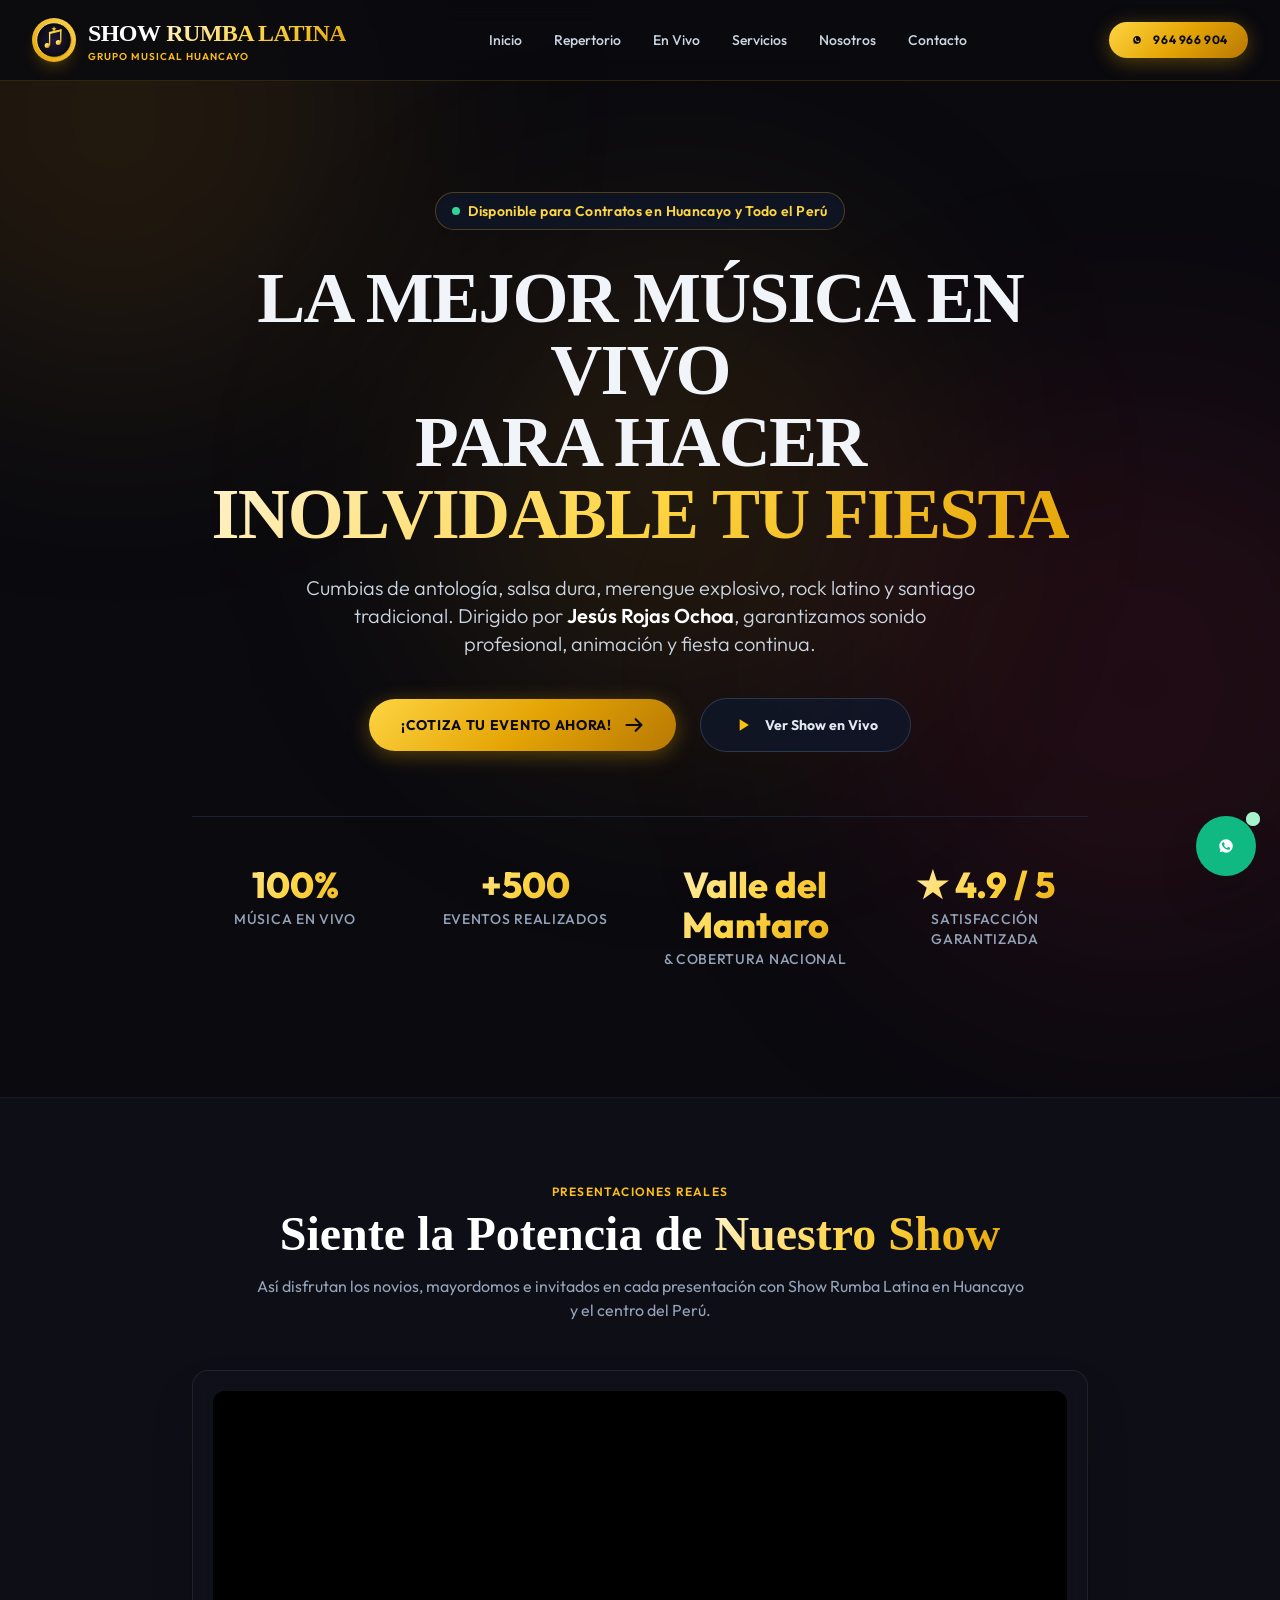
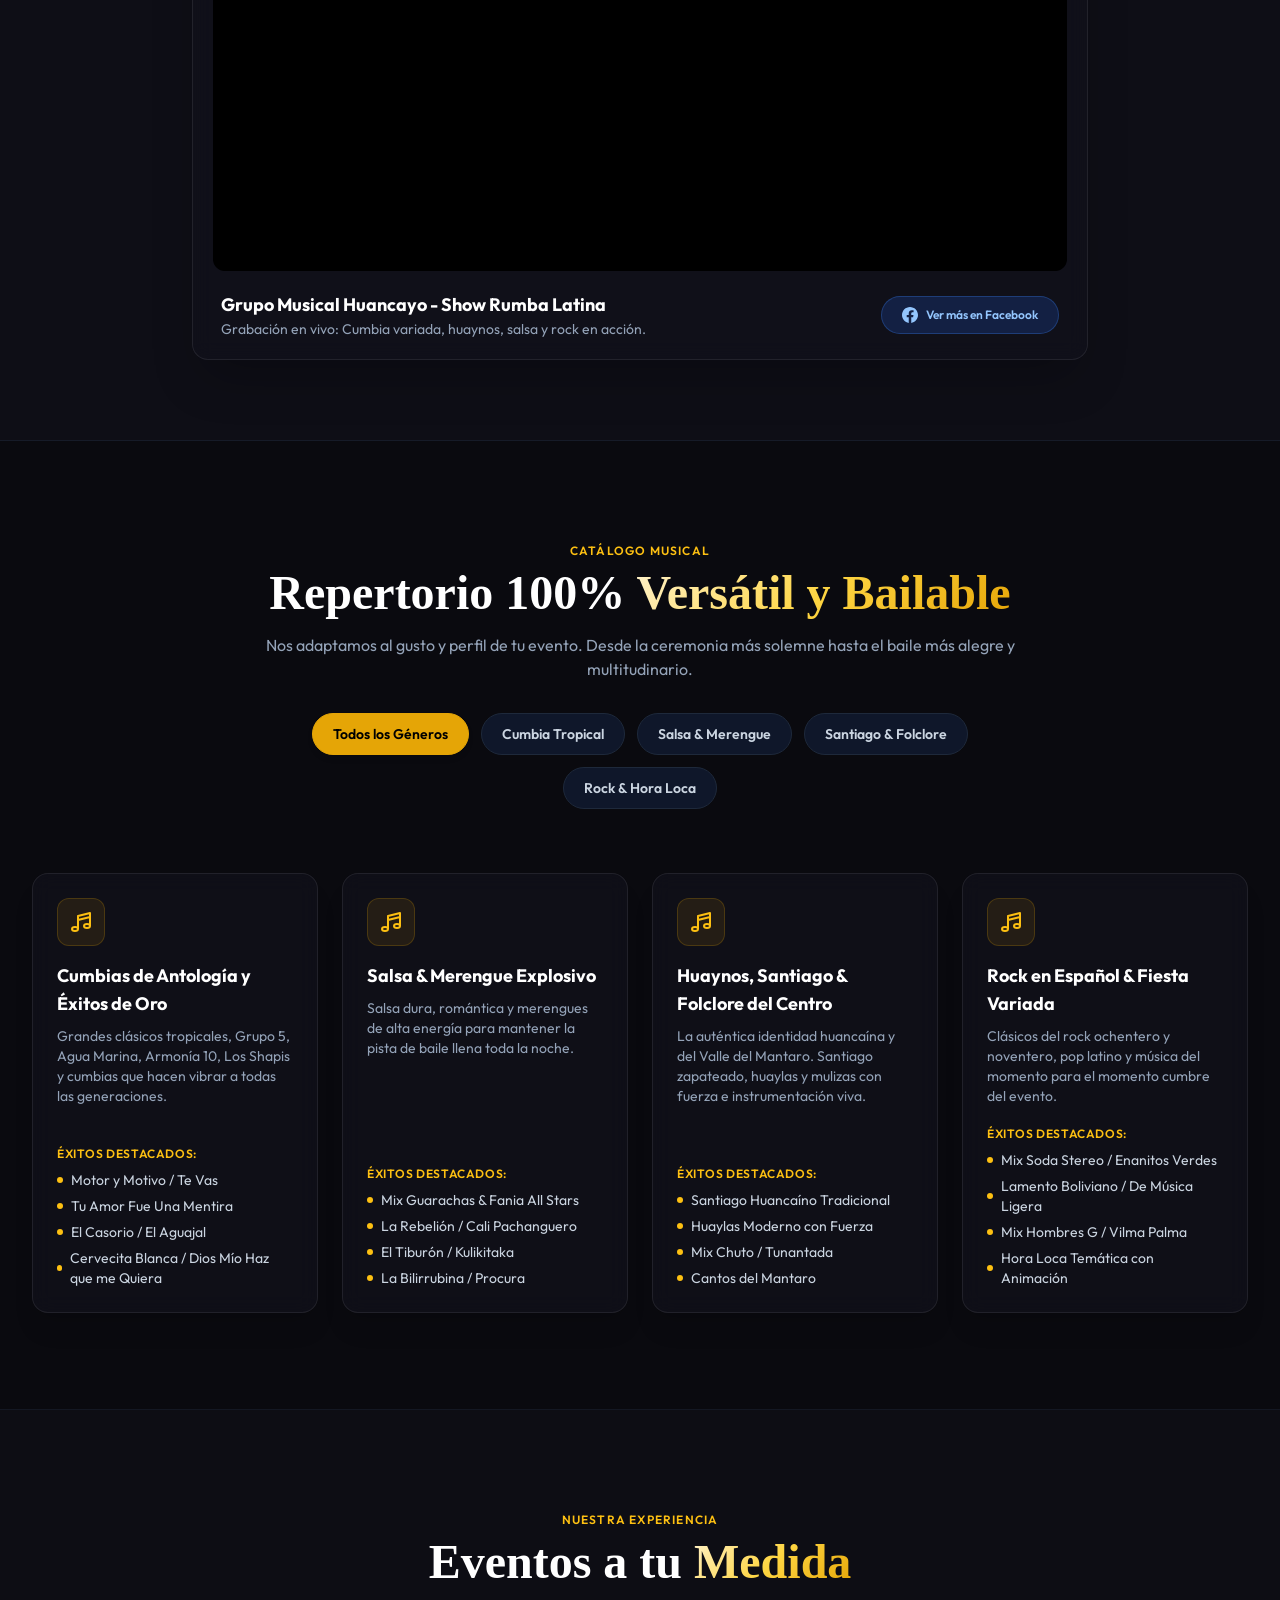
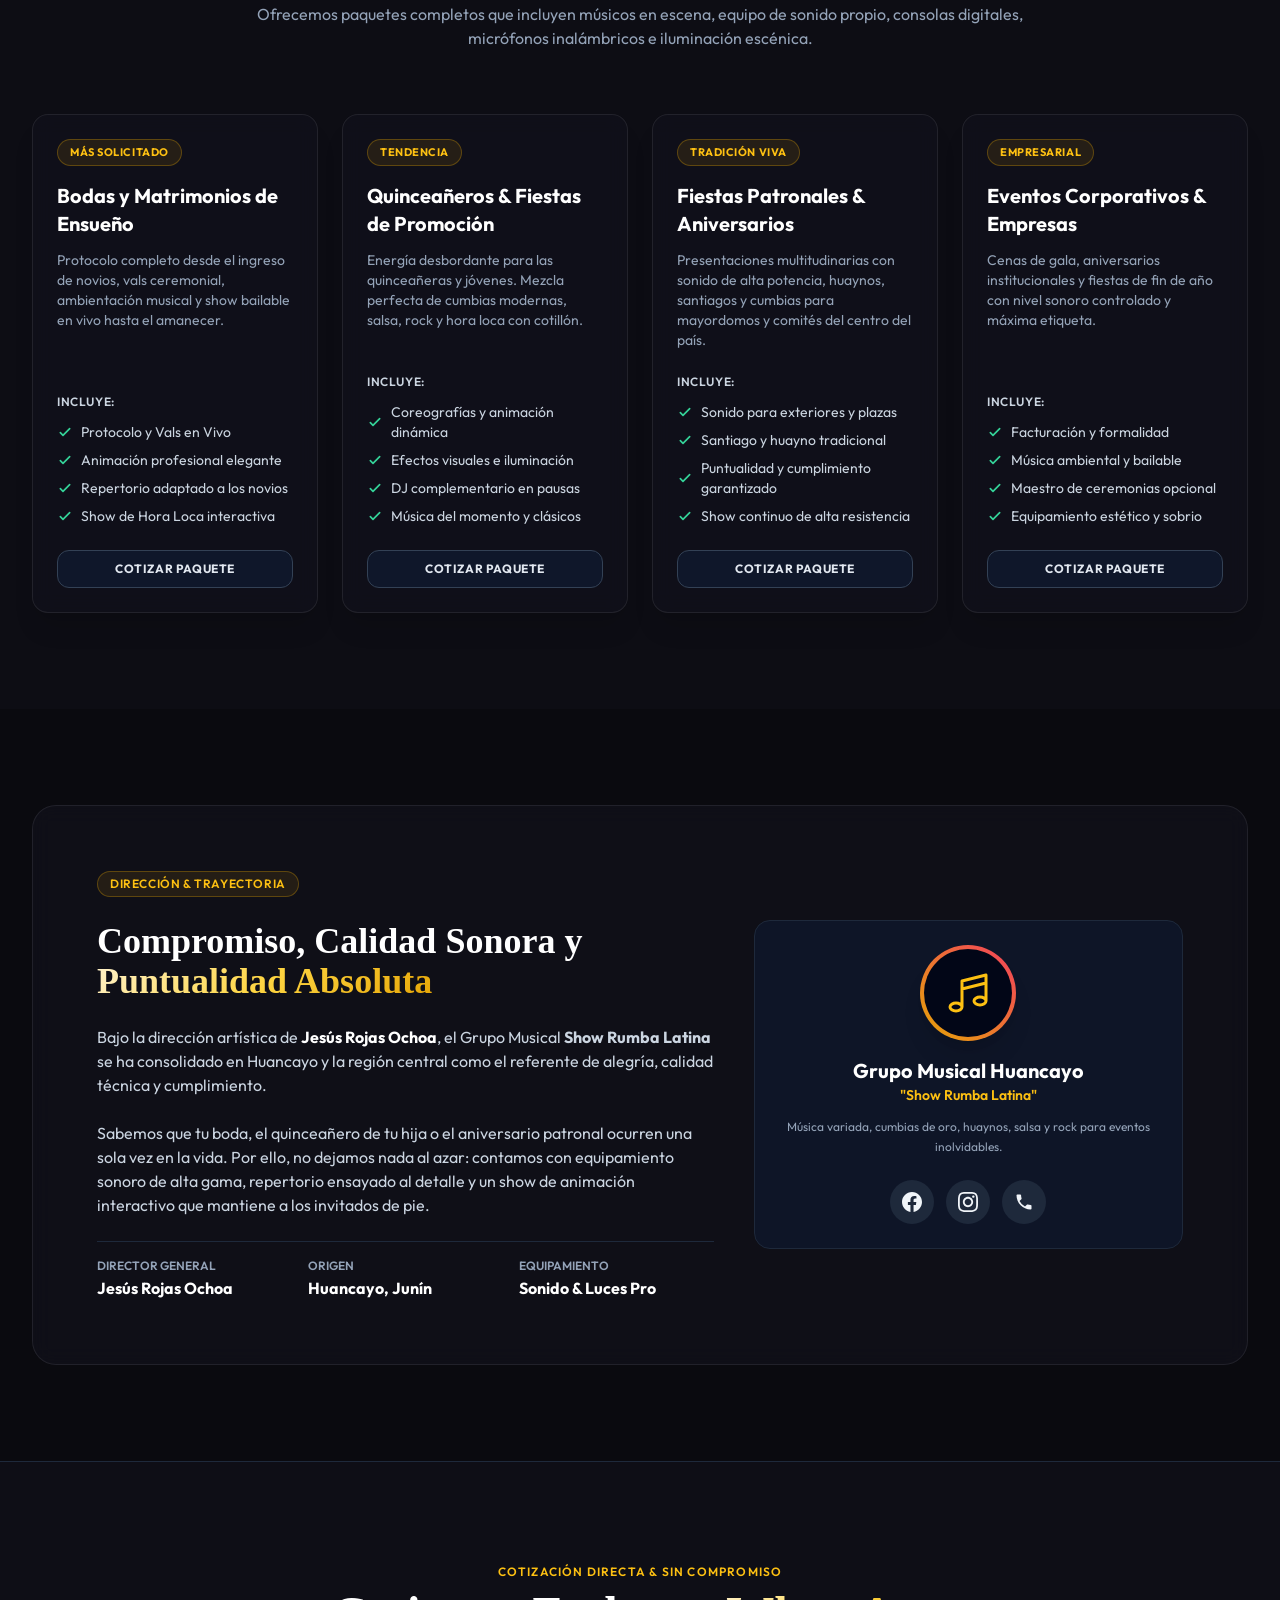
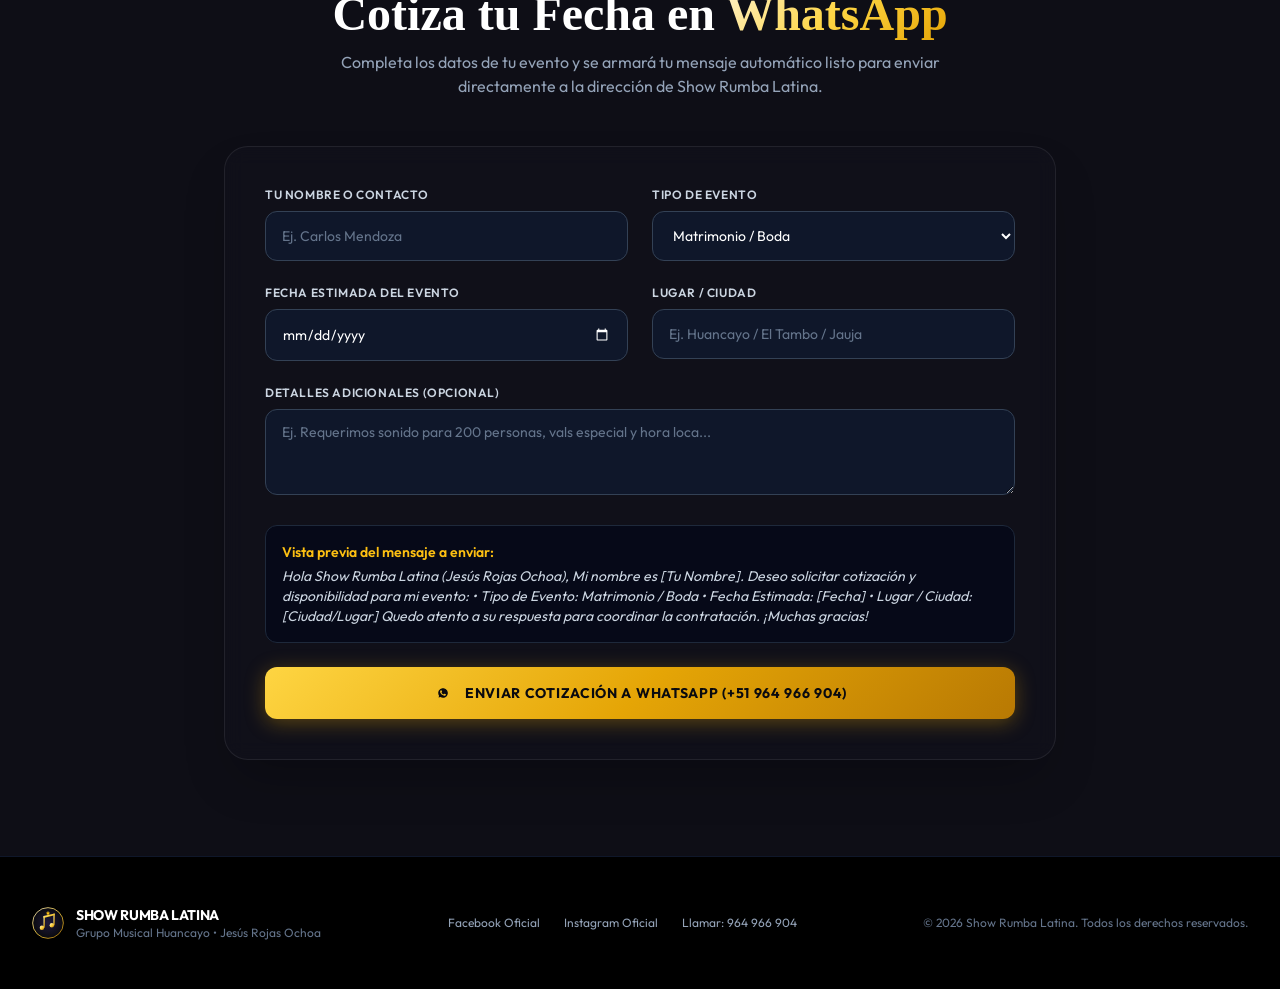
==== index.html @ 0686a6e8 "Updates" ====
<!DOCTYPE html>
<html lang="es" class="scroll-smooth">
<head>
  <meta charset="UTF-8">
  <meta name="viewport" content="width=device-width, initial-scale=1.0">
  <title>Show Rumba Latina | Orquesta y Grupo Musical en Huancayo</title>
  <meta name="description" content="Show Rumba Latina con Jesús Rojas Ochoa. Grupo musical en Huancayo para matrimonios, 15 años, fiestas patronales y eventos corporativos. Cumbia, salsa, rock y santiago. Contratos: +51 964 966 904.">
  <meta name="keywords" content="Show Rumba Latina, grupo musical Huancayo, orquesta Huancayo, música para matrimonios Huancayo, cumbia Huancayo, Jesús Rojas Ochoa, orquesta de fiesta Valle del Mantaro">
  <meta name="author" content="Show Rumba Latina">
  <link rel="icon" type="image/svg+xml" href="./favicon.svg">

  <!-- Metadatos de Indexación & Canonical -->
  <meta name="robots" content="index, follow">
  <link rel="canonical" href="https://darckrovert.github.io/showrumbalatina/">

  <!-- Open Graph / Redes Sociales & WhatsApp -->
  <meta property="og:type" content="music.group">
  <meta property="og:site_name" content="Show Rumba Latina">
  <meta property="og:title" content="Show Rumba Latina | Orquesta y Grupo Musical en Huancayo">
  <meta property="og:description" content="Música 100% variada para matrimonios, 15 años y fiestas patronales. Cumbia, salsa, rock y santiago. Dirección: Jesús Rojas Ochoa. Contratos: +51 964 966 904.">
  <meta property="og:url" content="https://darckrovert.github.io/showrumbalatina/">
  <meta property="og:image" content="https://darckrovert.github.io/showrumbalatina/images/og-image.png">
  <meta property="og:image:secure_url" content="https://darckrovert.github.io/showrumbalatina/images/og-image.png">
  <meta property="og:image:type" content="image/png">
  <meta property="og:image:width" content="1200">
  <meta property="og:image:height" content="630">
  <meta property="og:image:alt" content="Show Rumba Latina - Grupo Musical en Huancayo">
  <meta property="og:locale" content="es_PE">

  <!-- Twitter / X Card -->
  <meta name="twitter:card" content="summary_large_image">
  <meta name="twitter:title" content="Show Rumba Latina | Grupo Musical Huancayo">
  <meta name="twitter:description" content="Orquesta en vivo para matrimonios y fiestas en Huancayo. Cumbia, salsa, rock y folclore. WhatsApp: 964 966 904.">
  <meta name="twitter:image" content="https://darckrovert.github.io/showrumbalatina/images/og-image.png">

  <!-- Schema.org Datos Estructurados para SEO Local Google -->
  <script type="application/ld+json">
  {
    "@context": "https://schema.org",
    "@type": "MusicGroup",
    "name": "Show Rumba Latina",
    "alternateName": "Grupo Musical Huancayo Show Rumba Latina",
    "description": "Agrupación musical de música variada: cumbia, salsa, rock, merengue y folclore/santiago para eventos y celebraciones.",
    "founder": {
      "@type": "Person",
      "name": "Jesús Rojas Ochoa"
    },
    "telephone": "+51964966904",
    "address": {
      "@type": "PostalAddress",
      "addressLocality": "Huancayo",
      "addressRegion": "Junín",
      "addressCountry": "PE"
    },
    "genre": [
      "Cumbia",
      "Salsa",
      "Merengue",
      "Rock en Español",
      "Santiago Huancaíno"
    ],
    "sameAs": [
      "https://www.facebook.com/showrumbalatinahuancayo/",
      "https://www.instagram.com/showrumbalatina/"
    ]
  }
  </script>

  <script type="module" crossorigin src="./assets/index-jHUjjaMt.js"></script>
  <link rel="stylesheet" crossorigin href="./assets/index-BSnhUBu2.css">
</head>
<body class="bg-[#0a0a0f] text-slate-100 min-h-screen selection:bg-gold-500 selection:text-black">

  <!-- Glows decorativos de fondo -->
  <div class="hero-glow w-[550px] h-[550px] bg-amber-500/10 -top-40 -left-40"></div>
  <div class="hero-glow w-[600px] h-[600px] bg-rose-600/10 top-96 -right-40"></div>
  <div class="hero-glow w-[500px] h-[500px] bg-amber-500/10 bottom-40 left-1/3"></div>

  <!-- Barra de Navegación -->
  <header class="fixed top-0 left-0 w-full z-50 glass-nav transition-all duration-300">
    <div class="max-w-7xl mx-auto px-4 sm:px-6 lg:px-8 h-20 flex items-center justify-between">
      <!-- Logo de la Orquesta -->
      <a href="#inicio" class="flex items-center gap-3 group">
        <div class="w-11 h-11 rounded-full p-0.5 bg-gradient-to-tr from-gold-500 to-amber-300 group-hover:scale-105 transition-transform shadow-lg shadow-gold-500/20 flex items-center justify-center">
          <img src="./favicon.svg" alt="Show Rumba Latina Logo" class="w-9 h-9">
        </div>
        <div class="flex flex-col">
          <span class="text-xl sm:text-2xl font-extrabold tracking-tight text-white flex items-center gap-1.5 font-display">
            SHOW <span class="gold-gradient-text">RUMBA LATINA</span>
          </span>
          <span class="text-[10px] tracking-widest uppercase text-gold-400 font-semibold">Grupo Musical Huancayo</span>
        </div>
      </a>

      <!-- Menú Desktop -->
      <nav class="hidden md:flex items-center gap-8 text-sm font-medium text-slate-300">
        <a href="#inicio" class="hover:text-gold-400 transition-colors">Inicio</a>
        <a href="#repertorio" class="hover:text-gold-400 transition-colors">Repertorio</a>
        <a href="#envivo" class="hover:text-gold-400 transition-colors">En Vivo</a>
        <a href="#servicios" class="hover:text-gold-400 transition-colors">Servicios</a>
        <a href="#nosotros" class="hover:text-gold-400 transition-colors">Nosotros</a>
        <a href="#cotizar" class="hover:text-gold-400 transition-colors">Contacto</a>
      </nav>

      <!-- Botón WhatsApp Header -->
      <div class="hidden sm:flex items-center gap-4">
        <a href="https://wa.me/51964966904?text=Hola%20Show%20Rumba%20Latina,%20deseo%20información%20y%20cotización%20para%20un%20evento" 
           target="_blank" 
           rel="noopener noreferrer"
           class="gold-gradient-btn px-5 py-2.5 rounded-full text-xs uppercase tracking-wider font-bold flex items-center gap-2">
          <svg class="w-4 h-4 fill-current" viewBox="0 0 24 24">
            <path d="M12.031 6.172c-3.181 0-5.767 2.586-5.768 5.766-.001 1.298.38 2.27 1.019 3.287l-.582 2.128 2.182-.573c.978.58 1.911.928 3.145.929 3.178 0 5.767-2.587 5.768-5.766.001-3.187-2.575-5.77-5.764-5.771zm3.392 8.244c-.144.405-.837.774-1.17.824-.299.045-.677.063-1.092-.069-.252-.08-.575-.187-.988-.365-1.739-.751-2.874-2.502-2.961-2.617-.087-.116-.708-.94-.708-1.793s.448-1.273.607-1.446c.159-.173.346-.217.462-.217l.332.006c.106.005.249-.04.39.298.144.347.491 1.2.534 1.287.043.087.072.188.014.304-.058.116-.087.188-.173.289l-.26.304c-.087.086-.177.18-.076.354.101.174.449.741.964 1.201.662.591 1.221.774 1.394.861.174.086.275.072.376-.044.101-.116.433-.506.549-.68.116-.173.231-.145.39-.086s1.011.477 1.184.564.289.13.332.202c.043.073.043.419-.101.824z"/>
          </svg>
          <span>964 966 904</span>
        </a>
      </div>

      <!-- Botón Móvil -->
      <button id="mobile-menu-btn" class="md:hidden text-slate-300 hover:text-gold-400 p-2 focus:outline-none" aria-label="Abrir Menú">
        <svg class="w-7 h-7" fill="none" stroke="currentColor" viewBox="0 0 24 24">
          <path stroke-linecap="round" stroke-linejoin="round" stroke-width="2" d="M4 6h16M4 12h16M4 18h16"></path>
        </svg>
      </button>
    </div>

    <!-- Menú Móvil Desplegable -->
    <div id="mobile-menu" class="hidden md:hidden glass-nav border-t border-slate-800 px-6 py-6 flex flex-col gap-4 text-base font-medium">
      <a href="#inicio" class="mobile-nav-link text-slate-200 hover:text-gold-400 py-1">Inicio</a>
      <a href="#repertorio" class="mobile-nav-link text-slate-200 hover:text-gold-400 py-1">Repertorio</a>
      <a href="#envivo" class="mobile-nav-link text-slate-200 hover:text-gold-400 py-1">En Vivo & Videos</a>
      <a href="#servicios" class="mobile-nav-link text-slate-200 hover:text-gold-400 py-1">Servicios</a>
      <a href="#nosotros" class="mobile-nav-link text-slate-200 hover:text-gold-400 py-1">Sobre Nosotros</a>
      <a href="#cotizar" class="mobile-nav-link text-slate-200 hover:text-gold-400 py-1">Cotizar Evento</a>
      <a href="https://wa.me/51964966904?text=Hola%20Show%20Rumba%20Latina,%20deseo%20cotizar%20un%20evento" 
         target="_blank" 
         rel="noopener noreferrer"
         class="gold-gradient-btn text-center py-3 rounded-xl mt-2 text-sm font-bold flex items-center justify-center gap-2">
        <span>Cotizar por WhatsApp</span>
      </a>
    </div>
  </header>

  <!-- Hero Section -->
  <section id="inicio" class="relative pt-36 pb-20 md:pt-48 md:pb-32 overflow-hidden">
    <div class="max-w-7xl mx-auto px-4 sm:px-6 lg:px-8 relative z-10">
      <div class="text-center max-w-4xl mx-auto">
        <!-- Badge de Ubicación y Estatus -->
        <div class="inline-flex items-center gap-2 px-4 py-2 rounded-full bg-slate-900/80 border border-gold-500/30 text-gold-300 text-xs sm:text-sm font-semibold tracking-wide mb-8 shadow-inner">
          <span class="w-2 h-2 rounded-full bg-emerald-400 animate-ping"></span>
          <span>Disponible para Contratos en Huancayo y Todo el Perú</span>
        </div>

        <!-- Título Principal con Alto Impacto -->
        <h1 class="text-4xl sm:text-6xl lg:text-7xl font-extrabold tracking-tight leading-[1.1] mb-6 font-display">
          LA MEJOR MÚSICA EN VIVO <br class="hidden sm:inline">
          PARA HACER <span class="gold-gradient-text">INOLVIDABLE TU FIESTA</span>
        </h1>

        <!-- Subtítulo -->
        <p class="text-lg sm:text-xl text-slate-300 max-w-2xl mx-auto mb-10 leading-relaxed font-light">
          Cumbias de antología, salsa dura, merengue explosivo, rock latino y santiago tradicional. 
          Dirigido por <strong class="text-white font-semibold">Jesús Rojas Ochoa</strong>, garantizamos sonido profesional, animación y fiesta continua.
        </p>

        <!-- Botones de Acción -->
        <div class="flex flex-col sm:flex-row items-center justify-center gap-4 sm:gap-6">
          <a href="#cotizar" class="gold-gradient-btn w-full sm:w-auto px-8 py-4 rounded-full text-sm font-extrabold tracking-wider uppercase flex items-center justify-center gap-3">
            <span>¡Cotiza tu Evento Ahora!</span>
            <svg class="w-5 h-5" fill="none" stroke="currentColor" viewBox="0 0 24 24">
              <path stroke-linecap="round" stroke-linejoin="round" stroke-width="2.5" d="M14 5l7 7m0 0l-7 7m7-7H3"></path>
            </svg>
          </a>
          <a href="#envivo" class="w-full sm:w-auto px-8 py-4 rounded-full text-sm font-bold text-slate-200 bg-slate-900/80 hover:bg-slate-800 border border-slate-700/80 hover:border-gold-500/50 transition-all flex items-center justify-center gap-3">
            <svg class="w-5 h-5 text-gold-400 fill-current" viewBox="0 0 24 24">
              <path d="M8 5v14l11-7z"/>
            </svg>
            <span>Ver Show en Vivo</span>
          </a>
        </div>

        <!-- Métricas y Confianza -->
        <div class="grid grid-cols-2 md:grid-cols-4 gap-6 mt-16 pt-12 border-t border-slate-800/80">
          <div class="text-center">
            <p class="text-3xl sm:text-4xl font-extrabold gold-gradient-text">100%</p>
            <p class="text-xs sm:text-sm text-slate-400 mt-1 uppercase tracking-wider font-medium">Música en Vivo</p>
          </div>
          <div class="text-center">
            <p class="text-3xl sm:text-4xl font-extrabold gold-gradient-text">+500</p>
            <p class="text-xs sm:text-sm text-slate-400 mt-1 uppercase tracking-wider font-medium">Eventos Realizados</p>
          </div>
          <div class="text-center">
            <p class="text-3xl sm:text-4xl font-extrabold gold-gradient-text">Valle del Mantaro</p>
            <p class="text-xs sm:text-sm text-slate-400 mt-1 uppercase tracking-wider font-medium">& Cobertura Nacional</p>
          </div>
          <div class="text-center">
            <p class="text-3xl sm:text-4xl font-extrabold gold-gradient-text">★ 4.9 / 5</p>
            <p class="text-xs sm:text-sm text-slate-400 mt-1 uppercase tracking-wider font-medium">Satisfacción Garantizada</p>
          </div>
        </div>
      </div>
    </div>
  </section>

  <!-- Sección En Vivo (Video Oficial Verificado) -->
  <section id="envivo" class="py-20 bg-brand-surface/60 relative border-y border-slate-800/50">
    <div class="max-w-7xl mx-auto px-4 sm:px-6 lg:px-8">
      <div class="text-center max-w-3xl mx-auto mb-12">
        <span class="text-gold-400 font-semibold text-xs uppercase tracking-widest">Presentaciones Reales</span>
        <h2 class="text-3xl sm:text-5xl font-extrabold text-white mt-2 font-display">
          Siente la Potencia de <span class="gold-gradient-text">Nuestro Show</span>
        </h2>
        <p class="text-slate-400 text-sm sm:text-base mt-4">
          Así disfrutan los novios, mayordomos e invitados en cada presentación con Show Rumba Latina en Huancayo y el centro del Perú.
        </p>
      </div>

      <!-- Contenedor del Video -->
      <div class="max-w-4xl mx-auto glass-card rounded-2xl overflow-hidden p-3 sm:p-5 shadow-2xl border border-gold-500/20">
        <div class="relative w-full aspect-video rounded-xl overflow-hidden bg-black shadow-inner">
          <iframe 
            class="w-full h-full"
            loading="lazy"
            src="https://www.youtube-nocookie.com/embed/9zFxtOPvYpo?rel=0&modestbranding=1" 
            title="Grupo Musical Huancayo Show Rumba Latina" 
            frameborder="0" 
            allow="accelerometer; autoplay; clipboard-write; encrypted-media; gyroscope; picture-in-picture; web-share" 
            allowfullscreen>
          </iframe>
        </div>
        <div class="flex flex-col sm:flex-row items-center justify-between gap-4 mt-5 px-2">
          <div>
            <h3 class="text-white font-bold text-lg">Grupo Musical Huancayo - Show Rumba Latina</h3>
            <p class="text-slate-400 text-xs sm:text-sm">Grabación en vivo: Cumbia variada, huaynos, salsa y rock en acción.</p>
          </div>
          <a href="https://www.facebook.com/showrumbalatinahuancayo/" target="_blank" rel="noopener noreferrer"
             class="px-5 py-2.5 rounded-full bg-blue-600/20 hover:bg-blue-600/40 text-blue-300 border border-blue-500/30 text-xs font-semibold flex items-center gap-2 transition-all">
            <svg class="w-4 h-4 fill-current" viewBox="0 0 24 24"><path d="M24 12.073c0-6.627-5.373-12-12-12s-12 5.373-12 12c0 5.99 4.388 10.954 10.125 11.854v-8.385H7.078v-3.47h3.047V9.43c0-3.007 1.792-4.669 4.533-4.669 1.312 0 2.686.235 2.686.235v2.953H15.83c-1.491 0-1.956.925-1.956 1.874v2.25h3.328l-.532 3.47h-2.796v8.385C19.612 23.027 24 18.062 24 12.073z"/></svg>
            <span>Ver más en Facebook</span>
          </a>
        </div>
      </div>
    </div>
  </section>

  <!-- Sección de Repertorio Interactivo -->
  <section id="repertorio" class="py-24 relative">
    <div class="max-w-7xl mx-auto px-4 sm:px-6 lg:px-8">
      <div class="text-center max-w-3xl mx-auto mb-16">
        <span class="text-gold-400 font-semibold text-xs uppercase tracking-widest">Catálogo Musical</span>
        <h2 class="text-3xl sm:text-5xl font-extrabold text-white mt-2 font-display">
          Repertorio 100% <span class="gold-gradient-text">Versátil y Bailable</span>
        </h2>
        <p class="text-slate-400 text-sm sm:text-base mt-4">
          Nos adaptamos al gusto y perfil de tu evento. Desde la ceremonia más solemne hasta el baile más alegre y multitudinario.
        </p>

        <!-- Filtros de Géneros -->
        <div class="flex flex-wrap items-center justify-center gap-2 sm:gap-3 mt-8" id="repertoire-filters">
          <button data-cat="all" class="repertoire-tab-btn active px-5 py-2.5 rounded-full text-xs sm:text-sm font-semibold transition-all">
            Todos los Géneros
          </button>
          <button data-cat="cumbia" class="repertoire-tab-btn px-5 py-2.5 rounded-full text-xs sm:text-sm font-semibold transition-all">
            Cumbia Tropical
          </button>
          <button data-cat="salsa" class="repertoire-tab-btn px-5 py-2.5 rounded-full text-xs sm:text-sm font-semibold transition-all">
            Salsa & Merengue
          </button>
          <button data-cat="folclore" class="repertoire-tab-btn px-5 py-2.5 rounded-full text-xs sm:text-sm font-semibold transition-all">
            Santiago & Folclore
          </button>
          <button data-cat="rock" class="repertoire-tab-btn px-5 py-2.5 rounded-full text-xs sm:text-sm font-semibold transition-all">
            Rock & Hora Loca
          </button>
        </div>
      </div>

      <!-- Tarjetas de Repertorio -->
      <div id="repertoire-grid" class="grid grid-cols-1 md:grid-cols-2 lg:grid-cols-4 gap-6">
        <!-- Renderizado dinámicamente con JavaScript -->
      </div>
    </div>
  </section>

  <!-- Sección de Servicios & Tipos de Eventos -->
  <section id="servicios" class="py-24 bg-brand-surface/40 border-t border-slate-800/40">
    <div class="max-w-7xl mx-auto px-4 sm:px-6 lg:px-8">
      <div class="text-center max-w-3xl mx-auto mb-16">
        <span class="text-gold-400 font-semibold text-xs uppercase tracking-widest">Nuestra Experiencia</span>
        <h2 class="text-3xl sm:text-5xl font-extrabold text-white mt-2 font-display">
          Eventos a tu <span class="gold-gradient-text">Medida</span>
        </h2>
        <p class="text-slate-400 text-sm sm:text-base mt-4">
          Ofrecemos paquetes completos que incluyen músicos en escena, equipo de sonido propio, consolas digitales, micrófonos inalámbricos e iluminación escénica.
        </p>
      </div>

      <div id="services-grid" class="grid grid-cols-1 md:grid-cols-2 lg:grid-cols-4 gap-6">
        <!-- Renderizado dinámicamente -->
      </div>
    </div>
  </section>

  <!-- Sobre Nosotros / Director Jesús Rojas Ochoa -->
  <section id="nosotros" class="py-24 relative overflow-hidden">
    <div class="max-w-7xl mx-auto px-4 sm:px-6 lg:px-8">
      <div class="glass-card rounded-3xl p-8 sm:p-12 lg:p-16 border border-gold-500/20 relative overflow-hidden">
        <div class="grid grid-cols-1 lg:grid-cols-12 gap-10 items-center">
          <div class="lg:col-span-7 space-y-6">
            <div class="inline-flex items-center gap-2 px-3 py-1 rounded-full bg-gold-500/10 border border-gold-500/30 text-gold-400 text-xs font-semibold uppercase tracking-wider">
              <span>Dirección & Trayectoria</span>
            </div>
            <h2 class="text-3xl sm:text-4xl font-extrabold text-white font-display">
              Compromiso, Calidad Sonora y <span class="gold-gradient-text">Puntualidad Absoluta</span>
            </h2>
            <p class="text-slate-300 text-sm sm:text-base leading-relaxed">
              Bajo la dirección artística de <strong class="text-white">Jesús Rojas Ochoa</strong>, el Grupo Musical <strong>Show Rumba Latina</strong> se ha consolidado en Huancayo y la región central como el referente de alegría, calidad técnica y cumplimiento.
            </p>
            <p class="text-slate-300 text-sm sm:text-base leading-relaxed">
              Sabemos que tu boda, el quinceañero de tu hija o el aniversario patronal ocurren una sola vez en la vida. Por ello, no dejamos nada al azar: contamos con equipamiento sonoro de alta gama, repertorio ensayado al detalle y un show de animación interactivo que mantiene a los invitados de pie.
            </p>

            <div class="grid grid-cols-2 sm:grid-cols-3 gap-4 pt-4 border-t border-slate-800">
              <div>
                <p class="text-xs text-slate-400 uppercase font-semibold">Director General</p>
                <p class="text-white font-bold text-sm sm:text-base mt-0.5">Jesús Rojas Ochoa</p>
              </div>
              <div>
                <p class="text-xs text-slate-400 uppercase font-semibold">Origen</p>
                <p class="text-white font-bold text-sm sm:text-base mt-0.5">Huancayo, Junín</p>
              </div>
              <div>
                <p class="text-xs text-slate-400 uppercase font-semibold">Equipamiento</p>
                <p class="text-white font-bold text-sm sm:text-base mt-0.5">Sonido & Luces Pro</p>
              </div>
            </div>
          </div>

          <div class="lg:col-span-5 flex flex-col items-center justify-center text-center p-6 rounded-2xl bg-slate-900/90 border border-slate-800">
            <div class="w-24 h-24 rounded-full p-1 bg-gradient-to-tr from-gold-500 to-rose-500 shadow-xl mb-4">
              <div class="w-full h-full rounded-full bg-slate-950 flex items-center justify-center">
                <svg class="w-12 h-12 text-gold-400" fill="none" stroke="currentColor" viewBox="0 0 24 24">
                  <path stroke-linecap="round" stroke-linejoin="round" stroke-width="1.5" d="M9 19V6l12-3v13M9 19c0 1.105-1.343 2-3 2s-3-.895-3-2 1.343-2 3-2 3 .895 3 2zm12-3c0 1.105-1.343 2-3 2s-3-.895-3-2 1.343-2 3-2 3 .895 3 2zM9 10l12-3"/>
                </svg>
              </div>
            </div>
            <h3 class="text-xl font-bold text-white">Grupo Musical Huancayo</h3>
            <p class="text-gold-400 font-semibold text-sm">"Show Rumba Latina"</p>
            <p class="text-slate-400 text-xs mt-3 leading-relaxed">
              Música variada, cumbias de oro, huaynos, salsa y rock para eventos inolvidables.
            </p>
            <div class="flex items-center gap-3 mt-6">
              <a href="https://www.facebook.com/showrumbalatinahuancayo/" target="_blank" rel="noopener noreferrer" class="p-3 rounded-full bg-slate-800 hover:bg-gold-500 hover:text-black transition-all">
                <svg class="w-5 h-5 fill-current" viewBox="0 0 24 24"><path d="M24 12.073c0-6.627-5.373-12-12-12s-12 5.373-12 12c0 5.99 4.388 10.954 10.125 11.854v-8.385H7.078v-3.47h3.047V9.43c0-3.007 1.792-4.669 4.533-4.669 1.312 0 2.686.235 2.686.235v2.953H15.83c-1.491 0-1.956.925-1.956 1.874v2.25h3.328l-.532 3.47h-2.796v8.385C19.612 23.027 24 18.062 24 12.073z"/></svg>
              </a>
              <a href="https://www.instagram.com/showrumbalatina/" target="_blank" rel="noopener noreferrer" class="p-3 rounded-full bg-slate-800 hover:bg-gold-500 hover:text-black transition-all">
                <svg class="w-5 h-5 fill-current" viewBox="0 0 24 24"><path d="M12 2.163c3.204 0 3.584.012 4.85.07 3.252.148 4.771 1.691 4.919 4.919.058 1.265.069 1.645.069 4.849 0 3.205-.012 3.584-.069 4.849-.149 3.225-1.664 4.771-4.919 4.919-1.266.058-1.644.07-4.85.07-3.204 0-3.584-.012-4.849-.07-3.26-.149-4.771-1.699-4.919-4.92-.058-1.265-.07-1.644-.07-4.849 0-3.204.013-3.583.07-4.849.149-3.227 1.664-4.771 4.919-4.919 1.266-.057 1.645-.069 4.849-.069zm0-2.163c-3.259 0-3.667.014-4.947.072-4.358.2-6.78 2.618-6.98 6.98-.059 1.281-.073 1.689-.073 4.948 0 3.259.014 3.668.072 4.948.2 4.358 2.618 6.78 6.98 6.98 1.281.058 1.689.072 4.948.072 3.259 0 3.668-.014 4.948-.072 4.354-.2 6.782-2.618 6.979-6.98.059-1.28.073-1.689.073-4.948 0-3.259-.014-3.667-.072-4.947-.196-4.354-2.617-6.78-6.979-6.98-1.281-.059-1.69-.073-4.949-.073zm0 5.838c-3.403 0-6.162 2.759-6.162 6.162s2.759 6.163 6.162 6.163 6.162-2.759 6.162-6.163c0-3.403-2.759-6.162-6.162-6.162zm0 10.162c-2.209 0-4-1.79-4-4 0-2.209 1.791-4 4-4s4 1.791 4 4c0 2.21-1.791 4-4 4zm6.406-11.845c-.796 0-1.441.645-1.441 1.44s.645 1.44 1.441 1.44c.795 0 1.439-.645 1.439-1.44s-.644-1.44-1.439-1.44z"/></svg>
              </a>
              <a href="tel:+51964966904" class="p-3 rounded-full bg-slate-800 hover:bg-gold-500 hover:text-black transition-all">
                <svg class="w-5 h-5 fill-current" viewBox="0 0 24 24"><path d="M6.62 10.79a15.053 15.053 0 006.59 6.59l2.2-2.2c.27-.27.67-.36 1.02-.24 1.12.37 2.33.57 3.57.57.55 0 1 .45 1 1V20c0 .55-.45 1-1 1-9.39 0-17-7.61-17-17 0-.55.45-1 1-1h3.5c.55 0 1 .45 1 1 0 1.25.2 2.45.57 3.57.11.35.03.74-.25 1.02l-2.2 2.2z"/></svg>
              </a>
            </div>
          </div>
        </div>
      </div>
    </div>
  </section>

  <!-- Cotizador Interactivo WhatsApp -->
  <section id="cotizar" class="py-24 bg-brand-surface/60 border-t border-slate-800">
    <div class="max-w-4xl mx-auto px-4 sm:px-6 lg:px-8">
      <div class="text-center max-w-2xl mx-auto mb-12">
        <span class="text-gold-400 font-semibold text-xs uppercase tracking-widest">Cotización Directa & Sin Compromiso</span>
        <h2 class="text-3xl sm:text-5xl font-extrabold text-white mt-2 font-display">
          Cotiza tu Fecha en <span class="gold-gradient-text">WhatsApp</span>
        </h2>
        <p class="text-slate-400 text-sm sm:text-base mt-3">
          Completa los datos de tu evento y se armará tu mensaje automático listo para enviar directamente a la dirección de Show Rumba Latina.
        </p>
      </div>

      <div class="glass-card rounded-3xl p-6 sm:p-10 border border-gold-500/20 shadow-2xl">
        <form id="quote-form" class="space-y-6">
          <div class="grid grid-cols-1 sm:grid-cols-2 gap-6">
            <!-- Nombre -->
            <div>
              <label for="client-name" class="block text-xs font-semibold uppercase tracking-wider text-slate-300 mb-2">Tu Nombre o Contacto</label>
              <input type="text" id="client-name" required placeholder="Ej. Carlos Mendoza" 
                     class="w-full px-4 py-3.5 rounded-xl bg-slate-900 border border-slate-700 focus:border-gold-500 focus:ring-1 focus:ring-gold-500 text-white placeholder-slate-500 outline-none text-sm transition-all">
            </div>

            <!-- Tipo de Evento -->
            <div>
              <label for="event-type" class="block text-xs font-semibold uppercase tracking-wider text-slate-300 mb-2">Tipo de Evento</label>
              <select id="event-type" required class="w-full px-4 py-3.5 rounded-xl bg-slate-900 border border-slate-700 focus:border-gold-500 focus:ring-1 focus:ring-gold-500 text-white outline-none text-sm transition-all">
                <option value="Matrimonio / Boda">Matrimonio / Boda</option>
                <option value="Quinceañero">Quinceañero / 15 Años</option>
                <option value="Fiesta Patronal / Aniversario">Fiesta Patronal / Aniversario</option>
                <option value="Cumpleaños / Fiesta Privada">Cumpleaños / Fiesta Privada</option>
                <option value="Evento Corporativo / Institucional">Evento Corporativo / Institucional</option>
                <option value="Serenata / Show Especial">Serenata / Show Especial</option>
              </select>
            </div>

            <!-- Fecha Estimada -->
            <div>
              <label for="event-date" class="block text-xs font-semibold uppercase tracking-wider text-slate-300 mb-2">Fecha Estimada del Evento</label>
              <input type="date" id="event-date" required
                     class="w-full px-4 py-3.5 rounded-xl bg-slate-900 border border-slate-700 focus:border-gold-500 focus:ring-1 focus:ring-gold-500 text-white outline-none text-sm transition-all">
            </div>

            <!-- Lugar / Ciudad -->
            <div>
              <label for="event-location" class="block text-xs font-semibold uppercase tracking-wider text-slate-300 mb-2">Lugar / Ciudad</label>
              <input type="text" id="event-location" required placeholder="Ej. Huancayo / El Tambo / Jauja" 
                     class="w-full px-4 py-3.5 rounded-xl bg-slate-900 border border-slate-700 focus:border-gold-500 focus:ring-1 focus:ring-gold-500 text-white placeholder-slate-500 outline-none text-sm transition-all">
            </div>
          </div>

          <!-- Detalles adicionales -->
          <div>
            <label for="event-notes" class="block text-xs font-semibold uppercase tracking-wider text-slate-300 mb-2">Detalles Adicionales (Opcional)</label>
            <textarea id="event-notes" rows="3" placeholder="Ej. Requerimos sonido para 200 personas, vals especial y hora loca..." 
                      class="w-full px-4 py-3 rounded-xl bg-slate-900 border border-slate-700 focus:border-gold-500 focus:ring-1 focus:ring-gold-500 text-white placeholder-slate-500 outline-none text-sm transition-all"></textarea>
          </div>

          <!-- Vista Previa del Mensaje -->
          <div class="p-4 rounded-xl bg-slate-950/70 border border-slate-800 text-xs sm:text-sm text-slate-400">
            <span class="text-gold-400 font-semibold block mb-1">Vista previa del mensaje a enviar:</span>
            <p id="message-preview" class="italic text-slate-300">"Hola Show Rumba Latina, mi nombre es... solicito cotización para..."</p>
          </div>

          <!-- Botón de Envío -->
          <button type="submit" class="gold-gradient-btn w-full py-4 rounded-xl text-sm uppercase tracking-wider font-extrabold flex items-center justify-center gap-3">
            <svg class="w-5 h-5 fill-current" viewBox="0 0 24 24">
              <path d="M12.031 6.172c-3.181 0-5.767 2.586-5.768 5.766-.001 1.298.38 2.27 1.019 3.287l-.582 2.128 2.182-.573c.978.58 1.911.928 3.145.929 3.178 0 5.767-2.587 5.768-5.766.001-3.187-2.575-5.77-5.764-5.771zm3.392 8.244c-.144.405-.837.774-1.17.824-.299.045-.677.063-1.092-.069-.252-.08-.575-.187-.988-.365-1.739-.751-2.874-2.502-2.961-2.617-.087-.116-.708-.94-.708-1.793s.448-1.273.607-1.446c.159-.173.346-.217.462-.217l.332.006c.106.005.249-.04.39.298.144.347.491 1.2.534 1.287.043.087.072.188.014.304-.058.116-.087.188-.173.289l-.26.304c-.087.086-.177.18-.076.354.101.174.449.741.964 1.201.662.591 1.221.774 1.394.861.174.086.275.072.376-.044.101-.116.433-.506.549-.68.116-.173.231-.145.39-.086s1.011.477 1.184.564.289.13.332.202c.043.073.043.419-.101.824z"/>
            </svg>
            <span>Enviar Cotización a WhatsApp (+51 964 966 904)</span>
          </button>
        </form>
      </div>
    </div>
  </section>

  <!-- Footer -->
  <footer class="bg-black py-12 border-t border-slate-900 text-slate-400 text-sm">
    <div class="max-w-7xl mx-auto px-4 sm:px-6 lg:px-8">
      <div class="flex flex-col md:flex-row items-center justify-between gap-6">
        <div class="flex items-center gap-3">
          <img src="./favicon.svg" alt="Show Rumba Latina" class="w-8 h-8">
          <div>
            <p class="text-white font-bold tracking-tight">SHOW RUMBA LATINA</p>
            <p class="text-xs text-slate-500">Grupo Musical Huancayo • Jesús Rojas Ochoa</p>
          </div>
        </div>

        <div class="flex items-center gap-6 text-xs text-slate-400">
          <a href="https://www.facebook.com/showrumbalatinahuancayo/" target="_blank" rel="noopener noreferrer" class="hover:text-gold-400 transition-colors">Facebook Oficial</a>
          <a href="https://www.instagram.com/showrumbalatina/" target="_blank" rel="noopener noreferrer" class="hover:text-gold-400 transition-colors">Instagram Oficial</a>
          <a href="tel:+51964966904" class="hover:text-gold-400 transition-colors">Llamar: 964 966 904</a>
        </div>

        <p class="text-xs text-slate-500">
          &copy; <span id="current-year"></span> Show Rumba Latina. Todos los derechos reservados.
        </p>
      </div>
    </div>
  </footer>

  <!-- Botón Flotante Permanente de WhatsApp -->
  <a href="https://wa.me/51964966904?text=Hola%20Show%20Rumba%20Latina,%20deseo%20cotizar%20un%20evento" 
     target="_blank" 
     rel="noopener noreferrer" 
     class="fixed bottom-6 right-6 z-50 p-4 rounded-full bg-emerald-500 hover:bg-emerald-400 text-white shadow-2xl hover:scale-110 transition-transform duration-300 flex items-center justify-center group"
     aria-label="Contactar por WhatsApp">
    <span class="absolute -top-1 -right-1 flex h-3.5 w-3.5">
      <span class="animate-ping absolute inline-flex h-full w-full rounded-full bg-emerald-300 opacity-75"></span>
      <span class="relative inline-flex rounded-full h-3.5 w-3.5 bg-emerald-200"></span>
    </span>
    <svg class="w-7 h-7 fill-current" viewBox="0 0 24 24">
      <path d="M12.031 6.172c-3.181 0-5.767 2.586-5.768 5.766-.001 1.298.38 2.27 1.019 3.287l-.582 2.128 2.182-.573c.978.58 1.911.928 3.145.929 3.178 0 5.767-2.587 5.768-5.766.001-3.187-2.575-5.77-5.764-5.771zm3.392 8.244c-.144.405-.837.774-1.17.824-.299.045-.677.063-1.092-.069-.252-.08-.575-.187-.988-.365-1.739-.751-2.874-2.502-2.961-2.617-.087-.116-.708-.94-.708-1.793s.448-1.273.607-1.446c.159-.173.346-.217.462-.217l.332.006c.106.005.249-.04.39.298.144.347.491 1.2.534 1.287.043.087.072.188.014.304-.058.116-.087.188-.173.289l-.26.304c-.087.086-.177.18-.076.354.101.174.449.741.964 1.201.662.591 1.221.774 1.394.861.174.086.275.072.376-.044.101-.116.433-.506.549-.68.116-.173.231-.145.39-.086s1.011.477 1.184.564.289.13.332.202c.043.073.043.419-.101.824z"/>
    </svg>
    <span class="max-w-0 overflow-hidden whitespace-nowrap group-hover:max-w-xs transition-all duration-300 ease-in-out text-xs font-bold pl-0 group-hover:pl-2">
      Cotizar Ahora
    </span>
  </a>

</body>
</html>
---- assets/index-BSnhUBu2.css ----
@import"https://fonts.googleapis.com/css2?family=Montserrat:ital,wght@0,300;0,400;0,600;0,700;0,800;0,900;1,400&family=Outfit:wght@300;400;500;600;700;800;900&display=swap";*,:before,:after{--tw-border-spacing-x: 0;--tw-border-spacing-y: 0;--tw-translate-x: 0;--tw-translate-y: 0;--tw-rotate: 0;--tw-skew-x: 0;--tw-skew-y: 0;--tw-scale-x: 1;--tw-scale-y: 1;--tw-pan-x: ;--tw-pan-y: ;--tw-pinch-zoom: ;--tw-scroll-snap-strictness: proximity;--tw-gradient-from-position: ;--tw-gradient-via-position: ;--tw-gradient-to-position: ;--tw-ordinal: ;--tw-slashed-zero: ;--tw-numeric-figure: ;--tw-numeric-spacing: ;--tw-numeric-fraction: ;--tw-ring-inset: ;--tw-ring-offset-width: 0px;--tw-ring-offset-color: #fff;--tw-ring-color: rgb(59 130 246 / .5);--tw-ring-offset-shadow: 0 0 #0000;--tw-ring-shadow: 0 0 #0000;--tw-shadow: 0 0 #0000;--tw-shadow-colored: 0 0 #0000;--tw-blur: ;--tw-brightness: ;--tw-contrast: ;--tw-grayscale: ;--tw-hue-rotate: ;--tw-invert: ;--tw-saturate: ;--tw-sepia: ;--tw-drop-shadow: ;--tw-backdrop-blur: ;--tw-backdrop-brightness: ;--tw-backdrop-contrast: ;--tw-backdrop-grayscale: ;--tw-backdrop-hue-rotate: ;--tw-backdrop-invert: ;--tw-backdrop-opacity: ;--tw-backdrop-saturate: ;--tw-backdrop-sepia: ;--tw-contain-size: ;--tw-contain-layout: ;--tw-contain-paint: ;--tw-contain-style: }::backdrop{--tw-border-spacing-x: 0;--tw-border-spacing-y: 0;--tw-translate-x: 0;--tw-translate-y: 0;--tw-rotate: 0;--tw-skew-x: 0;--tw-skew-y: 0;--tw-scale-x: 1;--tw-scale-y: 1;--tw-pan-x: ;--tw-pan-y: ;--tw-pinch-zoom: ;--tw-scroll-snap-strictness: proximity;--tw-gradient-from-position: ;--tw-gradient-via-position: ;--tw-gradient-to-position: ;--tw-ordinal: ;--tw-slashed-zero: ;--tw-numeric-figure: ;--tw-numeric-spacing: ;--tw-numeric-fraction: ;--tw-ring-inset: ;--tw-ring-offset-width: 0px;--tw-ring-offset-color: #fff;--tw-ring-color: rgb(59 130 246 / .5);--tw-ring-offset-shadow: 0 0 #0000;--tw-ring-shadow: 0 0 #0000;--tw-shadow: 0 0 #0000;--tw-shadow-colored: 0 0 #0000;--tw-blur: ;--tw-brightness: ;--tw-contrast: ;--tw-grayscale: ;--tw-hue-rotate: ;--tw-invert: ;--tw-saturate: ;--tw-sepia: ;--tw-drop-shadow: ;--tw-backdrop-blur: ;--tw-backdrop-brightness: ;--tw-backdrop-contrast: ;--tw-backdrop-grayscale: ;--tw-backdrop-hue-rotate: ;--tw-backdrop-invert: ;--tw-backdrop-opacity: ;--tw-backdrop-saturate: ;--tw-backdrop-sepia: ;--tw-contain-size: ;--tw-contain-layout: ;--tw-contain-paint: ;--tw-contain-style: }*,:before,:after{box-sizing:border-box;border-width:0;border-style:solid;border-color:#e5e7eb}:before,:after{--tw-content: ""}html,:host{line-height:1.5;-webkit-text-size-adjust:100%;-moz-tab-size:4;-o-tab-size:4;tab-size:4;font-family:Outfit,Montserrat,sans-serif;font-feature-settings:normal;font-variation-settings:normal;-webkit-tap-highlight-color:transparent}body{margin:0;line-height:inherit}hr{height:0;color:inherit;border-top-width:1px}abbr:where([title]){-webkit-text-decoration:underline dotted;text-decoration:underline dotted}h1,h2,h3,h4,h5,h6{font-size:inherit;font-weight:inherit}a{color:inherit;text-decoration:inherit}b,strong{font-weight:bolder}code,kbd,samp,pre{font-family:ui-monospace,SFMono-Regular,Menlo,Monaco,Consolas,Liberation Mono,Courier New,monospace;font-feature-settings:normal;font-variation-settings:normal;font-size:1em}small{font-size:80%}sub,sup{font-size:75%;line-height:0;position:relative;vertical-align:baseline}sub{bottom:-.25em}sup{top:-.5em}table{text-indent:0;border-color:inherit;border-collapse:collapse}button,input,optgroup,select,textarea{font-family:inherit;font-feature-settings:inherit;font-variation-settings:inherit;font-size:100%;font-weight:inherit;line-height:inherit;letter-spacing:inherit;color:inherit;margin:0;padding:0}button,select{text-transform:none}button,input:where([type=button]),input:where([type=reset]),input:where([type=submit]){-webkit-appearance:button;background-color:transparent;background-image:none}:-moz-focusring{outline:auto}:-moz-ui-invalid{box-shadow:none}progress{vertical-align:baseline}::-webkit-inner-spin-button,::-webkit-outer-spin-button{height:auto}[type=search]{-webkit-appearance:textfield;outline-offset:-2px}::-webkit-search-decoration{-webkit-appearance:none}::-webkit-file-upload-button{-webkit-appearance:button;font:inherit}summary{display:list-item}blockquote,dl,dd,h1,h2,h3,h4,h5,h6,hr,figure,p,pre{margin:0}fieldset{margin:0;padding:0}legend{padding:0}ol,ul,menu{list-style:none;margin:0;padding:0}dialog{padding:0}textarea{resize:vertical}input::-moz-placeholder,textarea::-moz-placeholder{opacity:1;color:#9ca3af}input::placeholder,textarea::placeholder{opacity:1;color:#9ca3af}button,[role=button]{cursor:pointer}:disabled{cursor:default}img,svg,video,canvas,audio,iframe,embed,object{display:block;vertical-align:middle}img,video{max-width:100%;height:auto}[hidden]:where(:not([hidden=until-found])){display:none}.fixed{position:fixed}.absolute{position:absolute}.relative{position:relative}.-left-40{left:-10rem}.-right-1{right:-.25rem}.-right-40{right:-10rem}.-top-1{top:-.25rem}.-top-40{top:-10rem}.bottom-40{bottom:10rem}.bottom-6{bottom:1.5rem}.left-0{left:0}.left-1\/3{left:33.333333%}.right-6{right:1.5rem}.top-0{top:0}.top-96{top:24rem}.z-10{z-index:10}.z-50{z-index:50}.mx-auto{margin-left:auto;margin-right:auto}.mb-1{margin-bottom:.25rem}.mb-10{margin-bottom:2.5rem}.mb-12{margin-bottom:3rem}.mb-16{margin-bottom:4rem}.mb-2{margin-bottom:.5rem}.mb-3{margin-bottom:.75rem}.mb-4{margin-bottom:1rem}.mb-5{margin-bottom:1.25rem}.mb-6{margin-bottom:1.5rem}.mb-8{margin-bottom:2rem}.mt-0\.5{margin-top:.125rem}.mt-1{margin-top:.25rem}.mt-16{margin-top:4rem}.mt-2{margin-top:.5rem}.mt-3{margin-top:.75rem}.mt-4{margin-top:1rem}.mt-5{margin-top:1.25rem}.mt-6{margin-top:1.5rem}.mt-8{margin-top:2rem}.block{display:block}.flex{display:flex}.inline-flex{display:inline-flex}.grid{display:grid}.hidden{display:none}.aspect-video{aspect-ratio:16 / 9}.h-1\.5{height:.375rem}.h-11{height:2.75rem}.h-12{height:3rem}.h-2{height:.5rem}.h-20{height:5rem}.h-24{height:6rem}.h-3\.5{height:.875rem}.h-4{height:1rem}.h-5{height:1.25rem}.h-6{height:1.5rem}.h-7{height:1.75rem}.h-8{height:2rem}.h-9{height:2.25rem}.h-\[500px\]{height:500px}.h-\[550px\]{height:550px}.h-\[600px\]{height:600px}.h-full{height:100%}.min-h-screen{min-height:100vh}.w-1\.5{width:.375rem}.w-11{width:2.75rem}.w-12{width:3rem}.w-2{width:.5rem}.w-24{width:6rem}.w-3\.5{width:.875rem}.w-4{width:1rem}.w-5{width:1.25rem}.w-6{width:1.5rem}.w-7{width:1.75rem}.w-8{width:2rem}.w-9{width:2.25rem}.w-\[500px\]{width:500px}.w-\[550px\]{width:550px}.w-\[600px\]{width:600px}.w-full{width:100%}.max-w-0{max-width:0px}.max-w-2xl{max-width:42rem}.max-w-3xl{max-width:48rem}.max-w-4xl{max-width:56rem}.max-w-7xl{max-width:80rem}.shrink-0{flex-shrink:0}@keyframes ping{75%,to{transform:scale(2);opacity:0}}.animate-ping{animation:ping 1s cubic-bezier(0,0,.2,1) infinite}.grid-cols-1{grid-template-columns:repeat(1,minmax(0,1fr))}.grid-cols-2{grid-template-columns:repeat(2,minmax(0,1fr))}.flex-col{flex-direction:column}.flex-wrap{flex-wrap:wrap}.items-center{align-items:center}.justify-center{justify-content:center}.justify-between{justify-content:space-between}.gap-1\.5{gap:.375rem}.gap-10{gap:2.5rem}.gap-2{gap:.5rem}.gap-3{gap:.75rem}.gap-4{gap:1rem}.gap-6{gap:1.5rem}.gap-8{gap:2rem}.space-y-1\.5>:not([hidden])~:not([hidden]){--tw-space-y-reverse: 0;margin-top:calc(.375rem * calc(1 - var(--tw-space-y-reverse)));margin-bottom:calc(.375rem * var(--tw-space-y-reverse))}.space-y-2>:not([hidden])~:not([hidden]){--tw-space-y-reverse: 0;margin-top:calc(.5rem * calc(1 - var(--tw-space-y-reverse)));margin-bottom:calc(.5rem * var(--tw-space-y-reverse))}.space-y-6>:not([hidden])~:not([hidden]){--tw-space-y-reverse: 0;margin-top:calc(1.5rem * calc(1 - var(--tw-space-y-reverse)));margin-bottom:calc(1.5rem * var(--tw-space-y-reverse))}.overflow-hidden{overflow:hidden}.scroll-smooth{scroll-behavior:smooth}.whitespace-nowrap{white-space:nowrap}.rounded-2xl{border-radius:1rem}.rounded-3xl{border-radius:1.5rem}.rounded-full{border-radius:9999px}.rounded-xl{border-radius:.75rem}.border{border-width:1px}.border-y{border-top-width:1px;border-bottom-width:1px}.border-t{border-top-width:1px}.border-blue-500\/30{border-color:#3b82f64d}.border-gold-500{--tw-border-opacity: 1;border-color:rgb(229 165 6 / var(--tw-border-opacity, 1))}.border-gold-500\/20{border-color:#e5a50633}.border-gold-500\/30{border-color:#e5a5064d}.border-slate-700{--tw-border-opacity: 1;border-color:rgb(51 65 85 / var(--tw-border-opacity, 1))}.border-slate-700\/80{border-color:#334155cc}.border-slate-800{--tw-border-opacity: 1;border-color:rgb(30 41 59 / var(--tw-border-opacity, 1))}.border-slate-800\/40{border-color:#1e293b66}.border-slate-800\/50{border-color:#1e293b80}.border-slate-800\/80{border-color:#1e293bcc}.border-slate-900{--tw-border-opacity: 1;border-color:rgb(15 23 42 / var(--tw-border-opacity, 1))}.bg-\[\#0a0a0f\]{--tw-bg-opacity: 1;background-color:rgb(10 10 15 / var(--tw-bg-opacity, 1))}.bg-amber-500\/10{background-color:#f59e0b1a}.bg-black{--tw-bg-opacity: 1;background-color:rgb(0 0 0 / var(--tw-bg-opacity, 1))}.bg-blue-600\/20{background-color:#2563eb33}.bg-brand-surface\/40{background-color:#12121c66}.bg-brand-surface\/60{background-color:#12121c99}.bg-emerald-200{--tw-bg-opacity: 1;background-color:rgb(167 243 208 / var(--tw-bg-opacity, 1))}.bg-emerald-300{--tw-bg-opacity: 1;background-color:rgb(110 231 183 / var(--tw-bg-opacity, 1))}.bg-emerald-400{--tw-bg-opacity: 1;background-color:rgb(52 211 153 / var(--tw-bg-opacity, 1))}.bg-emerald-500{--tw-bg-opacity: 1;background-color:rgb(16 185 129 / var(--tw-bg-opacity, 1))}.bg-gold-400{--tw-bg-opacity: 1;background-color:rgb(253 192 18 / var(--tw-bg-opacity, 1))}.bg-gold-500{--tw-bg-opacity: 1;background-color:rgb(229 165 6 / var(--tw-bg-opacity, 1))}.bg-gold-500\/10{background-color:#e5a5061a}.bg-rose-600\/10{background-color:#e11d481a}.bg-slate-800{--tw-bg-opacity: 1;background-color:rgb(30 41 59 / var(--tw-bg-opacity, 1))}.bg-slate-900{--tw-bg-opacity: 1;background-color:rgb(15 23 42 / var(--tw-bg-opacity, 1))}.bg-slate-900\/80{background-color:#0f172acc}.bg-slate-900\/90{background-color:#0f172ae6}.bg-slate-950{--tw-bg-opacity: 1;background-color:rgb(2 6 23 / var(--tw-bg-opacity, 1))}.bg-slate-950\/70{background-color:#020617b3}.bg-gradient-to-tr{background-image:linear-gradient(to top right,var(--tw-gradient-stops))}.from-gold-500{--tw-gradient-from: #e5a506 var(--tw-gradient-from-position);--tw-gradient-to: rgb(229 165 6 / 0) var(--tw-gradient-to-position);--tw-gradient-stops: var(--tw-gradient-from), var(--tw-gradient-to)}.to-amber-300{--tw-gradient-to: #fcd34d var(--tw-gradient-to-position)}.to-rose-500{--tw-gradient-to: #f43f5e var(--tw-gradient-to-position)}.fill-current{fill:currentColor}.fill-none{fill:none}.stroke-current{stroke:currentColor}.p-0\.5{padding:.125rem}.p-1{padding:.25rem}.p-2{padding:.5rem}.p-3{padding:.75rem}.p-4{padding:1rem}.p-6{padding:1.5rem}.p-8{padding:2rem}.px-2{padding-left:.5rem;padding-right:.5rem}.px-3{padding-left:.75rem;padding-right:.75rem}.px-4{padding-left:1rem;padding-right:1rem}.px-5{padding-left:1.25rem;padding-right:1.25rem}.px-6{padding-left:1.5rem;padding-right:1.5rem}.px-8{padding-left:2rem;padding-right:2rem}.py-1{padding-top:.25rem;padding-bottom:.25rem}.py-12{padding-top:3rem;padding-bottom:3rem}.py-2{padding-top:.5rem;padding-bottom:.5rem}.py-2\.5{padding-top:.625rem;padding-bottom:.625rem}.py-20{padding-top:5rem;padding-bottom:5rem}.py-24{padding-top:6rem;padding-bottom:6rem}.py-3{padding-top:.75rem;padding-bottom:.75rem}.py-3\.5{padding-top:.875rem;padding-bottom:.875rem}.py-4{padding-top:1rem;padding-bottom:1rem}.py-6{padding-top:1.5rem;padding-bottom:1.5rem}.pb-20{padding-bottom:5rem}.pl-0{padding-left:0}.pt-12{padding-top:3rem}.pt-36{padding-top:9rem}.pt-4{padding-top:1rem}.text-center{text-align:center}.font-display{font-family:Cabinet Grotesk,Playfair Display,serif}.text-3xl{font-size:1.875rem;line-height:2.25rem}.text-4xl{font-size:2.25rem;line-height:2.5rem}.text-\[10px\]{font-size:10px}.text-\[11px\]{font-size:11px}.text-base{font-size:1rem;line-height:1.5rem}.text-lg{font-size:1.125rem;line-height:1.75rem}.text-sm{font-size:.875rem;line-height:1.25rem}.text-xl{font-size:1.25rem;line-height:1.75rem}.text-xs{font-size:.75rem;line-height:1rem}.font-bold{font-weight:700}.font-extrabold{font-weight:800}.font-light{font-weight:300}.font-medium{font-weight:500}.font-semibold{font-weight:600}.uppercase{text-transform:uppercase}.italic{font-style:italic}.leading-\[1\.1\]{line-height:1.1}.leading-relaxed{line-height:1.625}.tracking-tight{letter-spacing:-.025em}.tracking-wide{letter-spacing:.025em}.tracking-wider{letter-spacing:.05em}.tracking-widest{letter-spacing:.1em}.text-black{--tw-text-opacity: 1;color:rgb(0 0 0 / var(--tw-text-opacity, 1))}.text-blue-300{--tw-text-opacity: 1;color:rgb(147 197 253 / var(--tw-text-opacity, 1))}.text-emerald-400{--tw-text-opacity: 1;color:rgb(52 211 153 / var(--tw-text-opacity, 1))}.text-gold-300{--tw-text-opacity: 1;color:rgb(254 213 66 / var(--tw-text-opacity, 1))}.text-gold-400{--tw-text-opacity: 1;color:rgb(253 192 18 / var(--tw-text-opacity, 1))}.text-slate-100{--tw-text-opacity: 1;color:rgb(241 245 249 / var(--tw-text-opacity, 1))}.text-slate-200{--tw-text-opacity: 1;color:rgb(226 232 240 / var(--tw-text-opacity, 1))}.text-slate-300{--tw-text-opacity: 1;color:rgb(203 213 225 / var(--tw-text-opacity, 1))}.text-slate-400{--tw-text-opacity: 1;color:rgb(148 163 184 / var(--tw-text-opacity, 1))}.text-slate-500{--tw-text-opacity: 1;color:rgb(100 116 139 / var(--tw-text-opacity, 1))}.text-white{--tw-text-opacity: 1;color:rgb(255 255 255 / var(--tw-text-opacity, 1))}.placeholder-slate-500::-moz-placeholder{--tw-placeholder-opacity: 1;color:rgb(100 116 139 / var(--tw-placeholder-opacity, 1))}.placeholder-slate-500::placeholder{--tw-placeholder-opacity: 1;color:rgb(100 116 139 / var(--tw-placeholder-opacity, 1))}.opacity-75{opacity:.75}.shadow-2xl{--tw-shadow: 0 25px 50px -12px rgb(0 0 0 / .25);--tw-shadow-colored: 0 25px 50px -12px var(--tw-shadow-color);box-shadow:var(--tw-ring-offset-shadow, 0 0 #0000),var(--tw-ring-shadow, 0 0 #0000),var(--tw-shadow)}.shadow-inner{--tw-shadow: inset 0 2px 4px 0 rgb(0 0 0 / .05);--tw-shadow-colored: inset 0 2px 4px 0 var(--tw-shadow-color);box-shadow:var(--tw-ring-offset-shadow, 0 0 #0000),var(--tw-ring-shadow, 0 0 #0000),var(--tw-shadow)}.shadow-lg{--tw-shadow: 0 10px 15px -3px rgb(0 0 0 / .1), 0 4px 6px -4px rgb(0 0 0 / .1);--tw-shadow-colored: 0 10px 15px -3px var(--tw-shadow-color), 0 4px 6px -4px var(--tw-shadow-color);box-shadow:var(--tw-ring-offset-shadow, 0 0 #0000),var(--tw-ring-shadow, 0 0 #0000),var(--tw-shadow)}.shadow-md{--tw-shadow: 0 4px 6px -1px rgb(0 0 0 / .1), 0 2px 4px -2px rgb(0 0 0 / .1);--tw-shadow-colored: 0 4px 6px -1px var(--tw-shadow-color), 0 2px 4px -2px var(--tw-shadow-color);box-shadow:var(--tw-ring-offset-shadow, 0 0 #0000),var(--tw-ring-shadow, 0 0 #0000),var(--tw-shadow)}.shadow-xl{--tw-shadow: 0 20px 25px -5px rgb(0 0 0 / .1), 0 8px 10px -6px rgb(0 0 0 / .1);--tw-shadow-colored: 0 20px 25px -5px var(--tw-shadow-color), 0 8px 10px -6px var(--tw-shadow-color);box-shadow:var(--tw-ring-offset-shadow, 0 0 #0000),var(--tw-ring-shadow, 0 0 #0000),var(--tw-shadow)}.shadow-gold-500\/20{--tw-shadow-color: rgb(229 165 6 / .2);--tw-shadow: var(--tw-shadow-colored)}.outline-none{outline:2px solid transparent;outline-offset:2px}.filter{filter:var(--tw-blur) var(--tw-brightness) var(--tw-contrast) var(--tw-grayscale) var(--tw-hue-rotate) var(--tw-invert) var(--tw-saturate) var(--tw-sepia) var(--tw-drop-shadow)}.transition-all{transition-property:all;transition-timing-function:cubic-bezier(.4,0,.2,1);transition-duration:.15s}.transition-colors{transition-property:color,background-color,border-color,text-decoration-color,fill,stroke;transition-timing-function:cubic-bezier(.4,0,.2,1);transition-duration:.15s}.transition-transform{transition-property:transform;transition-timing-function:cubic-bezier(.4,0,.2,1);transition-duration:.15s}.duration-300{transition-duration:.3s}.ease-in-out{transition-timing-function:cubic-bezier(.4,0,.2,1)}html{scroll-behavior:smooth;font-family:Outfit,Montserrat,sans-serif;color-scheme:dark}body{background-color:#0a0a0f;color:#f1f5f9;overflow-x:hidden}::-webkit-scrollbar{width:8px}::-webkit-scrollbar-track{background:#0a0a0f}::-webkit-scrollbar-thumb{background:#2a2a40;border-radius:4px}::-webkit-scrollbar-thumb:hover{background:#fdc012}.glass-nav{background:#0a0a0fd9;backdrop-filter:blur(12px);-webkit-backdrop-filter:blur(12px);border-bottom:1px solid rgba(253,192,18,.15)}.glass-card{background:#12121cb3;backdrop-filter:blur(10px);-webkit-backdrop-filter:blur(10px);border:1px solid rgba(255,255,255,.08)}.glass-card:hover{border-color:#fdc01266}.gold-gradient-text{background:linear-gradient(135deg,#fff2cc,#fed542,#e5a506);-webkit-background-clip:text;-webkit-text-fill-color:transparent}.gold-gradient-btn{background:linear-gradient(135deg,#fed542,#e5a506,#b87903);color:#0a0a0f;font-weight:700;box-shadow:0 4px 20px #e5a50659;transition:all .3s cubic-bezier(.4,0,.2,1)}.gold-gradient-btn:hover{box-shadow:0 6px 28px #e5a5068c;transform:translateY(-2px)}.hero-glow{position:absolute;border-radius:50%;filter:blur(120px);pointer-events:none;z-index:0}.selection\:bg-gold-500 *::-moz-selection{--tw-bg-opacity: 1;background-color:rgb(229 165 6 / var(--tw-bg-opacity, 1))}.selection\:bg-gold-500 *::selection{--tw-bg-opacity: 1;background-color:rgb(229 165 6 / var(--tw-bg-opacity, 1))}.selection\:text-black *::-moz-selection{--tw-text-opacity: 1;color:rgb(0 0 0 / var(--tw-text-opacity, 1))}.selection\:text-black *::selection{--tw-text-opacity: 1;color:rgb(0 0 0 / var(--tw-text-opacity, 1))}.selection\:bg-gold-500::-moz-selection{--tw-bg-opacity: 1;background-color:rgb(229 165 6 / var(--tw-bg-opacity, 1))}.selection\:bg-gold-500::selection{--tw-bg-opacity: 1;background-color:rgb(229 165 6 / var(--tw-bg-opacity, 1))}.selection\:text-black::-moz-selection{--tw-text-opacity: 1;color:rgb(0 0 0 / var(--tw-text-opacity, 1))}.selection\:text-black::selection{--tw-text-opacity: 1;color:rgb(0 0 0 / var(--tw-text-opacity, 1))}.hover\:-translate-y-1\.5:hover{--tw-translate-y: -.375rem;transform:translate(var(--tw-translate-x),var(--tw-translate-y)) rotate(var(--tw-rotate)) skew(var(--tw-skew-x)) skewY(var(--tw-skew-y)) scaleX(var(--tw-scale-x)) scaleY(var(--tw-scale-y))}.hover\:scale-110:hover{--tw-scale-x: 1.1;--tw-scale-y: 1.1;transform:translate(var(--tw-translate-x),var(--tw-translate-y)) rotate(var(--tw-rotate)) skew(var(--tw-skew-x)) skewY(var(--tw-skew-y)) scaleX(var(--tw-scale-x)) scaleY(var(--tw-scale-y))}.hover\:border-gold-500:hover{--tw-border-opacity: 1;border-color:rgb(229 165 6 / var(--tw-border-opacity, 1))}.hover\:border-gold-500\/40:hover{border-color:#e5a50666}.hover\:border-gold-500\/50:hover{border-color:#e5a50680}.hover\:bg-blue-600\/40:hover{background-color:#2563eb66}.hover\:bg-emerald-400:hover{--tw-bg-opacity: 1;background-color:rgb(52 211 153 / var(--tw-bg-opacity, 1))}.hover\:bg-gold-500:hover{--tw-bg-opacity: 1;background-color:rgb(229 165 6 / var(--tw-bg-opacity, 1))}.hover\:bg-slate-800:hover{--tw-bg-opacity: 1;background-color:rgb(30 41 59 / var(--tw-bg-opacity, 1))}.hover\:text-black:hover{--tw-text-opacity: 1;color:rgb(0 0 0 / var(--tw-text-opacity, 1))}.hover\:text-gold-400:hover{--tw-text-opacity: 1;color:rgb(253 192 18 / var(--tw-text-opacity, 1))}.focus\:border-gold-500:focus{--tw-border-opacity: 1;border-color:rgb(229 165 6 / var(--tw-border-opacity, 1))}.focus\:outline-none:focus{outline:2px solid transparent;outline-offset:2px}.focus\:ring-1:focus{--tw-ring-offset-shadow: var(--tw-ring-inset) 0 0 0 var(--tw-ring-offset-width) var(--tw-ring-offset-color);--tw-ring-shadow: var(--tw-ring-inset) 0 0 0 calc(1px + var(--tw-ring-offset-width)) var(--tw-ring-color);box-shadow:var(--tw-ring-offset-shadow),var(--tw-ring-shadow),var(--tw-shadow, 0 0 #0000)}.focus\:ring-gold-500:focus{--tw-ring-opacity: 1;--tw-ring-color: rgb(229 165 6 / var(--tw-ring-opacity, 1))}.group:hover .group-hover\:max-w-xs{max-width:20rem}.group:hover .group-hover\:scale-105{--tw-scale-x: 1.05;--tw-scale-y: 1.05;transform:translate(var(--tw-translate-x),var(--tw-translate-y)) rotate(var(--tw-rotate)) skew(var(--tw-skew-x)) skewY(var(--tw-skew-y)) scaleX(var(--tw-scale-x)) scaleY(var(--tw-scale-y))}.group:hover .group-hover\:pl-2{padding-left:.5rem}@media(min-width:640px){.sm\:inline{display:inline}.sm\:flex{display:flex}.sm\:w-auto{width:auto}.sm\:grid-cols-2{grid-template-columns:repeat(2,minmax(0,1fr))}.sm\:grid-cols-3{grid-template-columns:repeat(3,minmax(0,1fr))}.sm\:flex-row{flex-direction:row}.sm\:gap-3{gap:.75rem}.sm\:gap-6{gap:1.5rem}.sm\:p-10{padding:2.5rem}.sm\:p-12{padding:3rem}.sm\:p-5{padding:1.25rem}.sm\:px-6{padding-left:1.5rem;padding-right:1.5rem}.sm\:text-2xl{font-size:1.5rem;line-height:2rem}.sm\:text-4xl{font-size:2.25rem;line-height:2.5rem}.sm\:text-5xl{font-size:3rem;line-height:1}.sm\:text-6xl{font-size:3.75rem;line-height:1}.sm\:text-base{font-size:1rem;line-height:1.5rem}.sm\:text-sm{font-size:.875rem;line-height:1.25rem}.sm\:text-xl{font-size:1.25rem;line-height:1.75rem}}@media(min-width:768px){.md\:flex{display:flex}.md\:hidden{display:none}.md\:grid-cols-2{grid-template-columns:repeat(2,minmax(0,1fr))}.md\:grid-cols-4{grid-template-columns:repeat(4,minmax(0,1fr))}.md\:flex-row{flex-direction:row}.md\:pb-32{padding-bottom:8rem}.md\:pt-48{padding-top:12rem}}@media(min-width:1024px){.lg\:col-span-5{grid-column:span 5 / span 5}.lg\:col-span-7{grid-column:span 7 / span 7}.lg\:grid-cols-12{grid-template-columns:repeat(12,minmax(0,1fr))}.lg\:grid-cols-4{grid-template-columns:repeat(4,minmax(0,1fr))}.lg\:p-16{padding:4rem}.lg\:px-8{padding-left:2rem;padding-right:2rem}.lg\:text-7xl{font-size:4.5rem;line-height:1}}
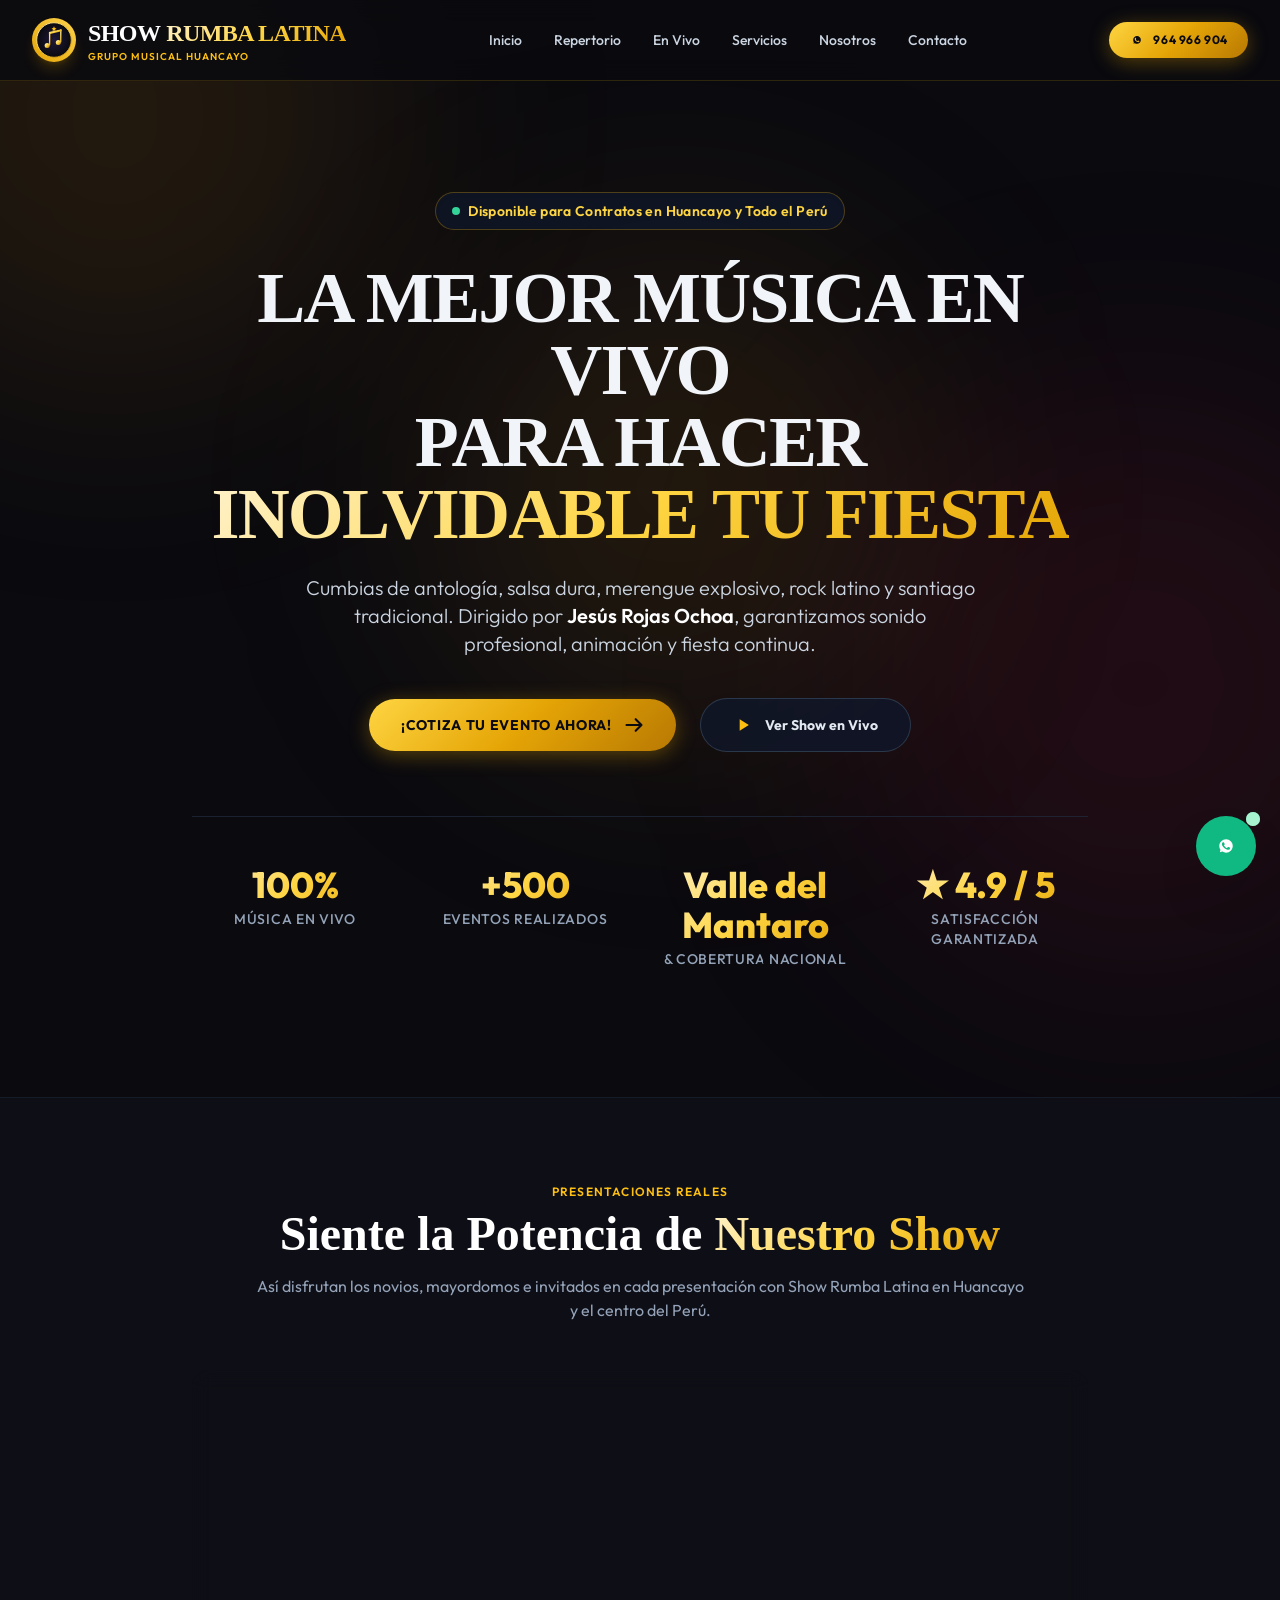
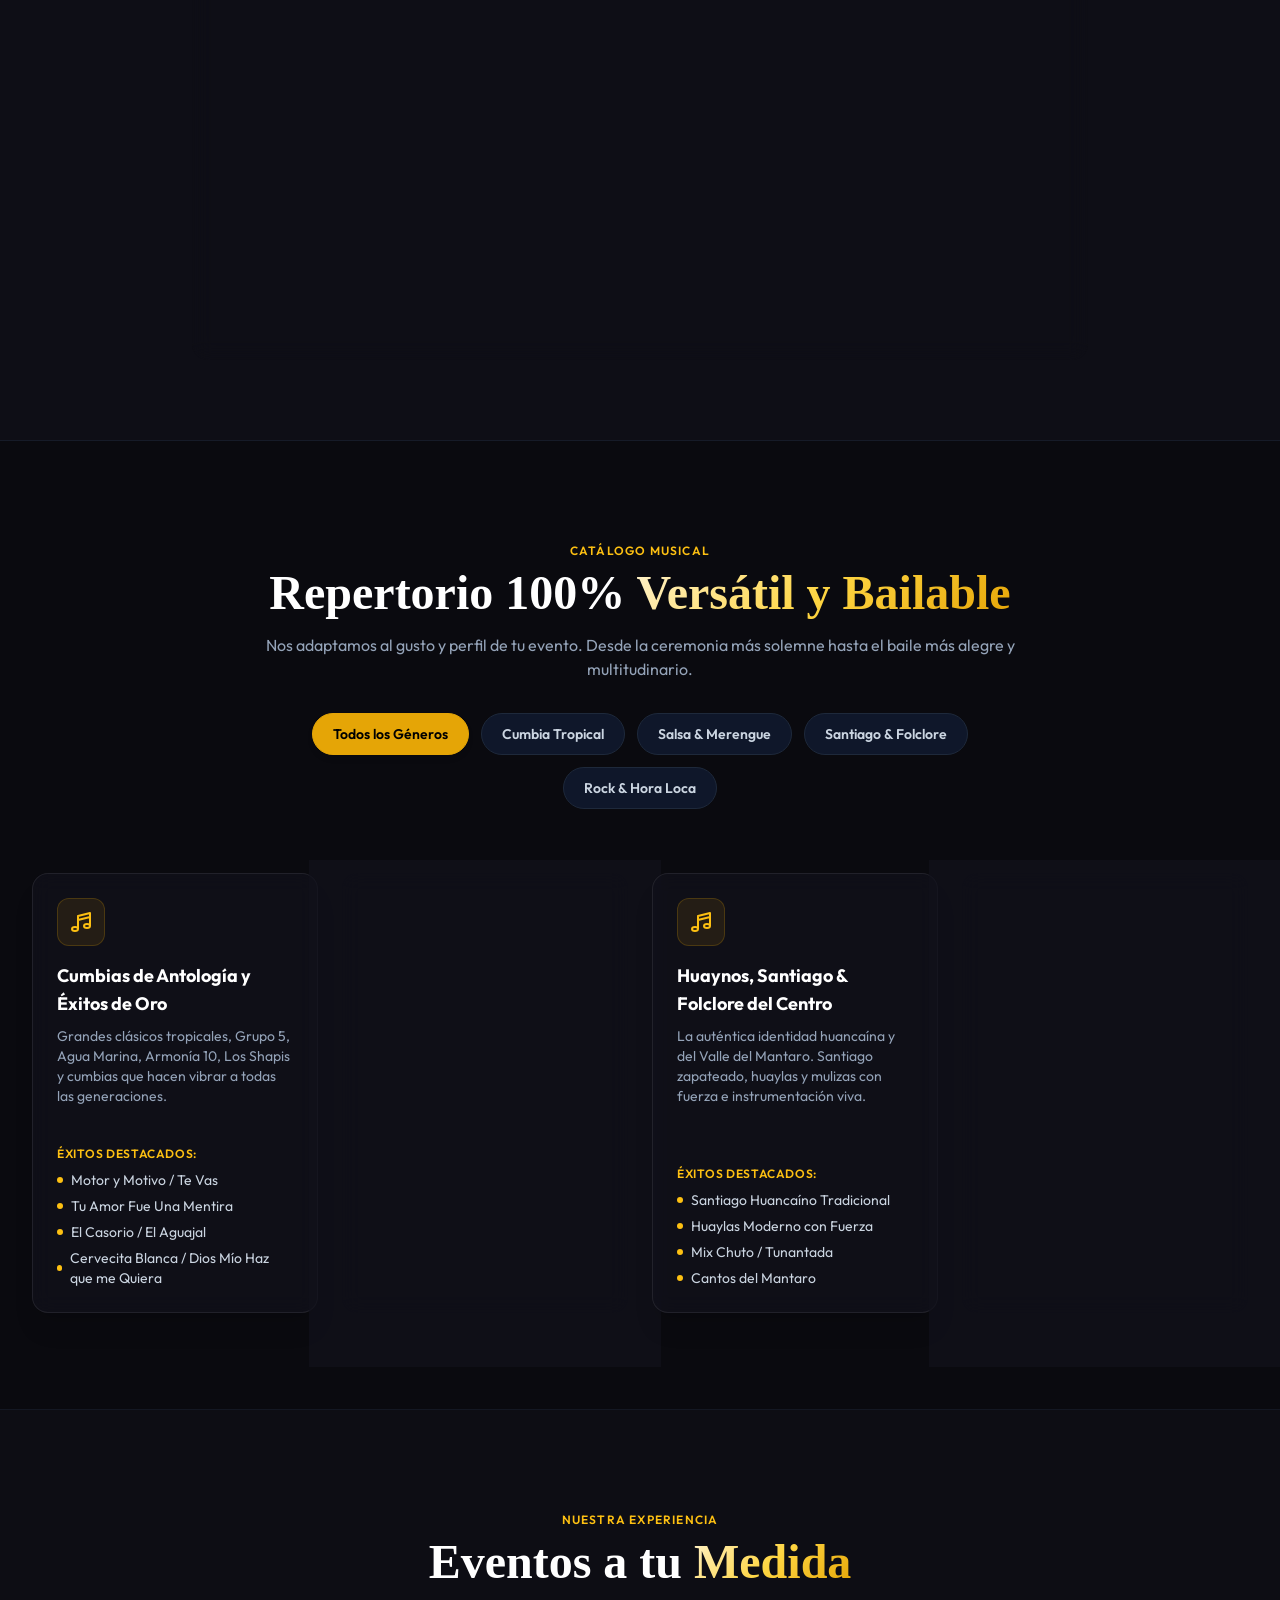
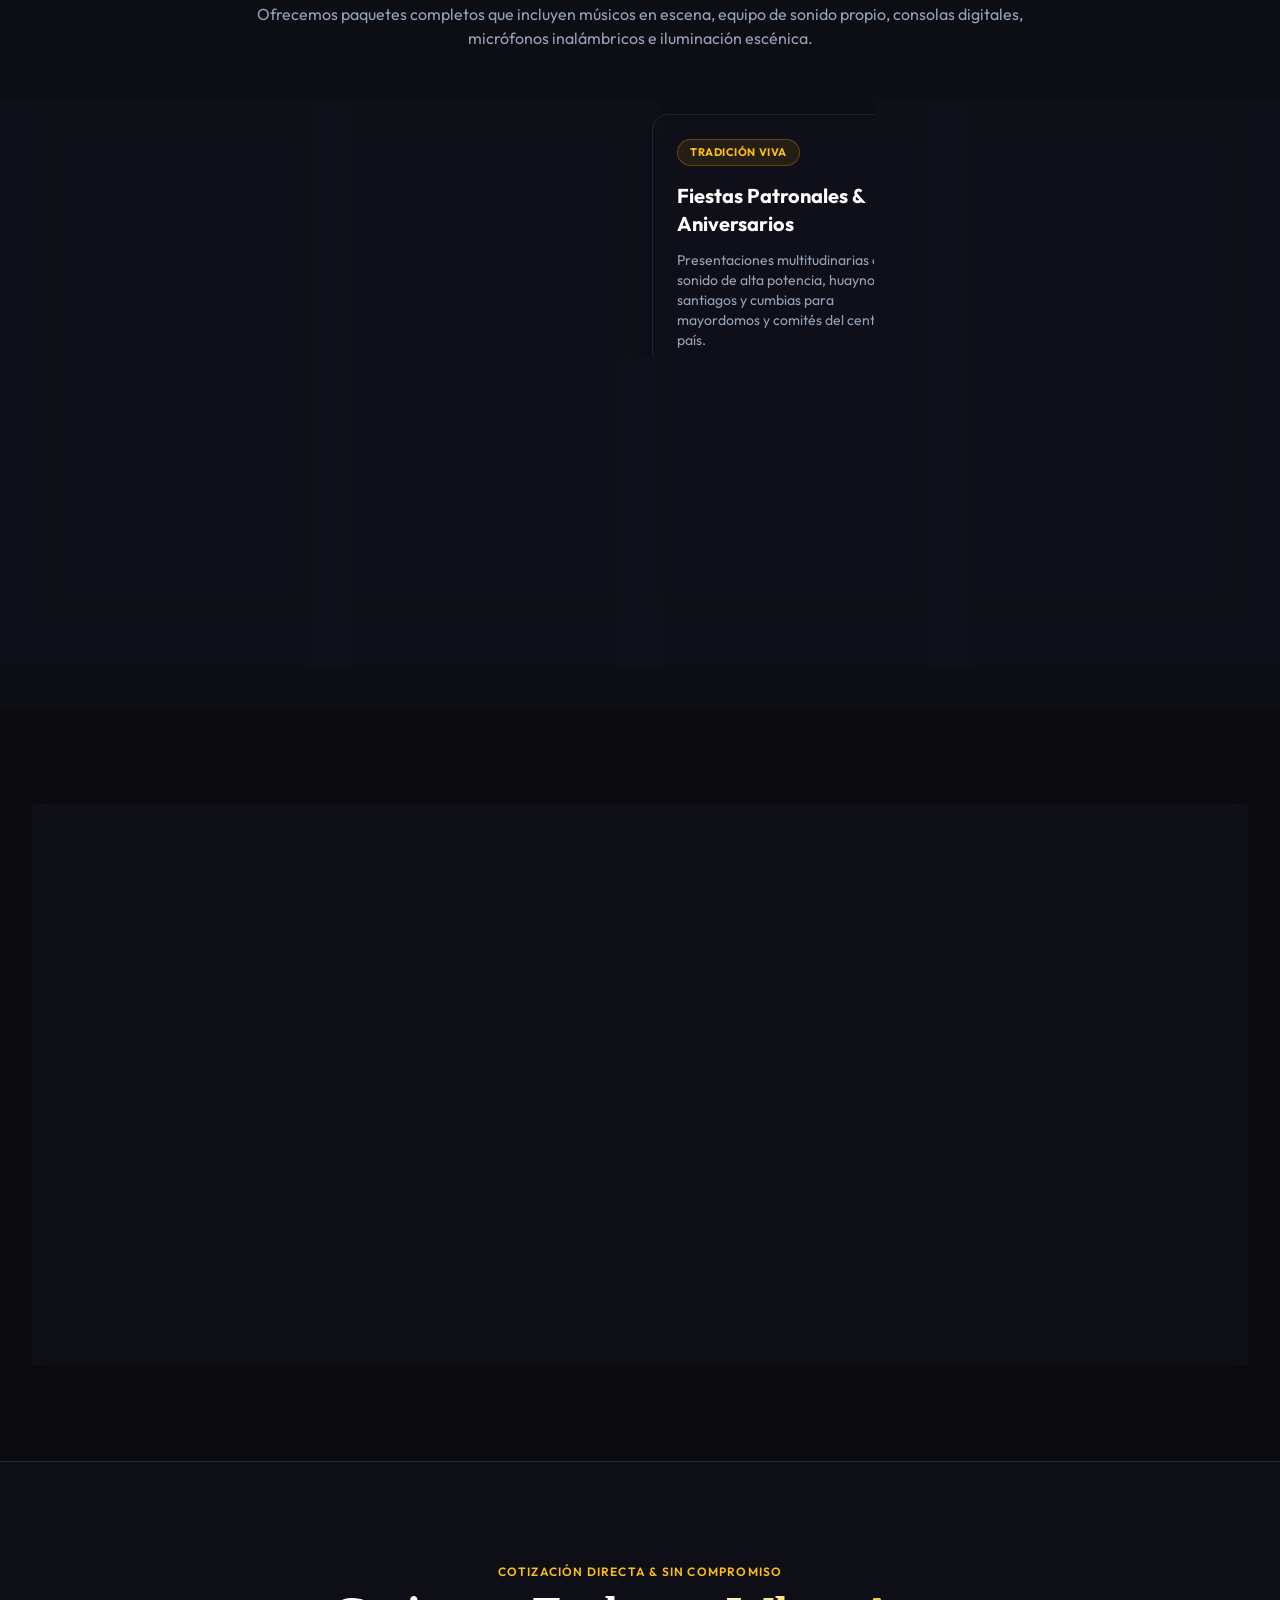
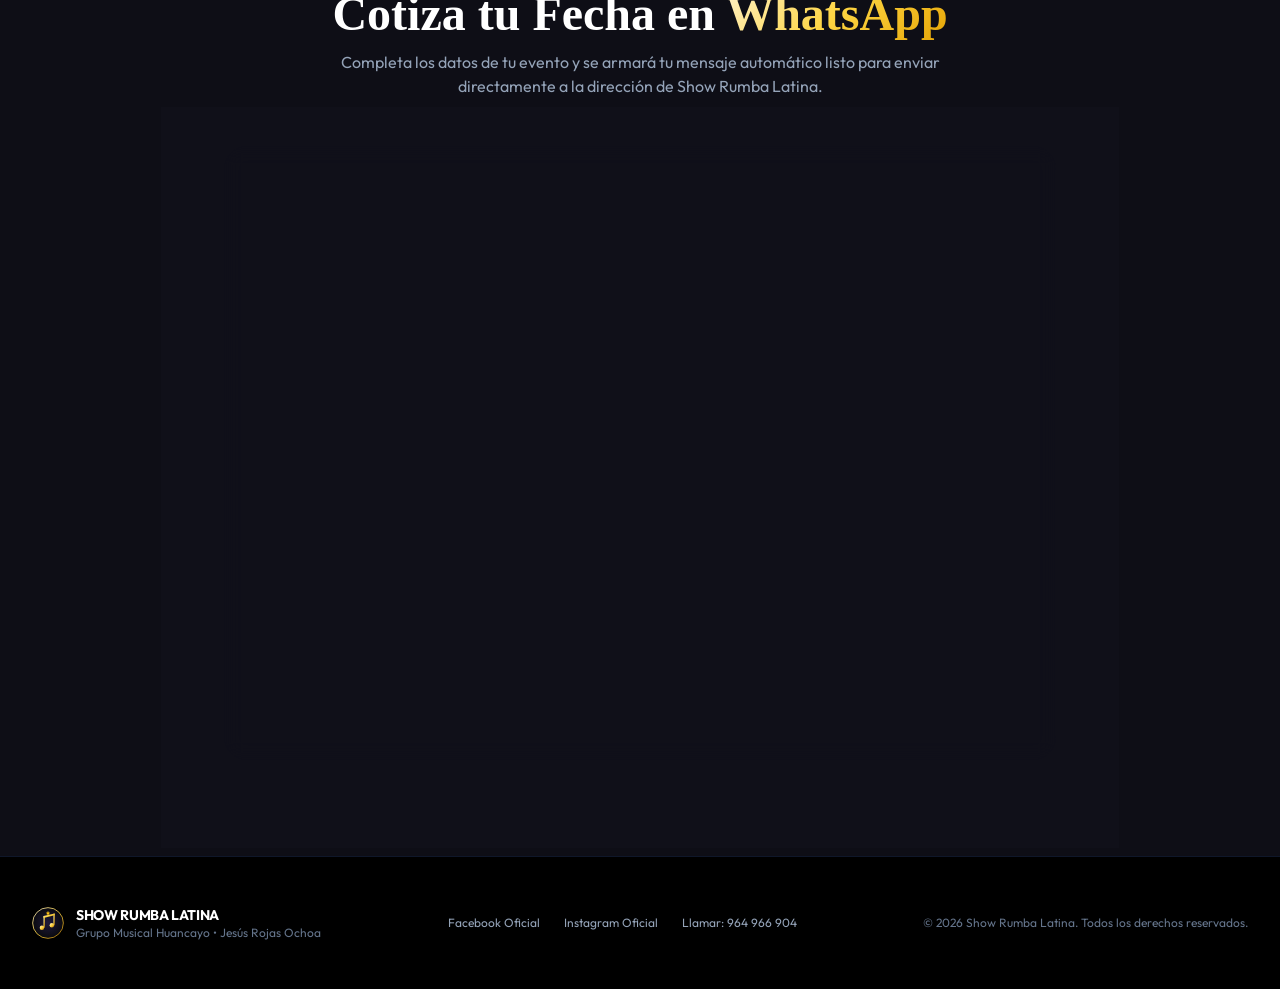
==== commit fce9f9c5: "Updates" ====
--- a/index.html
+++ b/index.html
@@ -11,16 +11,16 @@
 
   <!-- Metadatos de Indexación & Canonical -->
   <meta name="robots" content="index, follow">
-  <link rel="canonical" href="https://darckrovert.github.io/showrumbalatina/">
+  <link rel="canonical" href="https://showrumbalatina.github.io/">
 
   <!-- Open Graph / Redes Sociales & WhatsApp -->
   <meta property="og:type" content="music.group">
   <meta property="og:site_name" content="Show Rumba Latina">
   <meta property="og:title" content="Show Rumba Latina | Orquesta y Grupo Musical en Huancayo">
   <meta property="og:description" content="Música 100% variada para matrimonios, 15 años y fiestas patronales. Cumbia, salsa, rock y santiago. Dirección: Jesús Rojas Ochoa. Contratos: +51 964 966 904.">
-  <meta property="og:url" content="https://darckrovert.github.io/showrumbalatina/">
-  <meta property="og:image" content="https://darckrovert.github.io/showrumbalatina/images/og-image.png">
-  <meta property="og:image:secure_url" content="https://darckrovert.github.io/showrumbalatina/images/og-image.png">
+  <meta property="og:url" content="https://showrumbalatina.github.io/">
+  <meta property="og:image" content="https://showrumbalatina.github.io/images/og-image.png">
+  <meta property="og:image:secure_url" content="https://showrumbalatina.github.io/images/og-image.png">
   <meta property="og:image:type" content="image/png">
   <meta property="og:image:width" content="1200">
   <meta property="og:image:height" content="630">
@@ -31,7 +31,7 @@
   <meta name="twitter:card" content="summary_large_image">
   <meta name="twitter:title" content="Show Rumba Latina | Grupo Musical Huancayo">
   <meta name="twitter:description" content="Orquesta en vivo para matrimonios y fiestas en Huancayo. Cumbia, salsa, rock y folclore. WhatsApp: 964 966 904.">
-  <meta name="twitter:image" content="https://darckrovert.github.io/showrumbalatina/images/og-image.png">
+  <meta name="twitter:image" content="https://showrumbalatina.github.io/images/og-image.png">
 
   <!-- Schema.org Datos Estructurados para SEO Local Google -->
   <script type="application/ld+json">
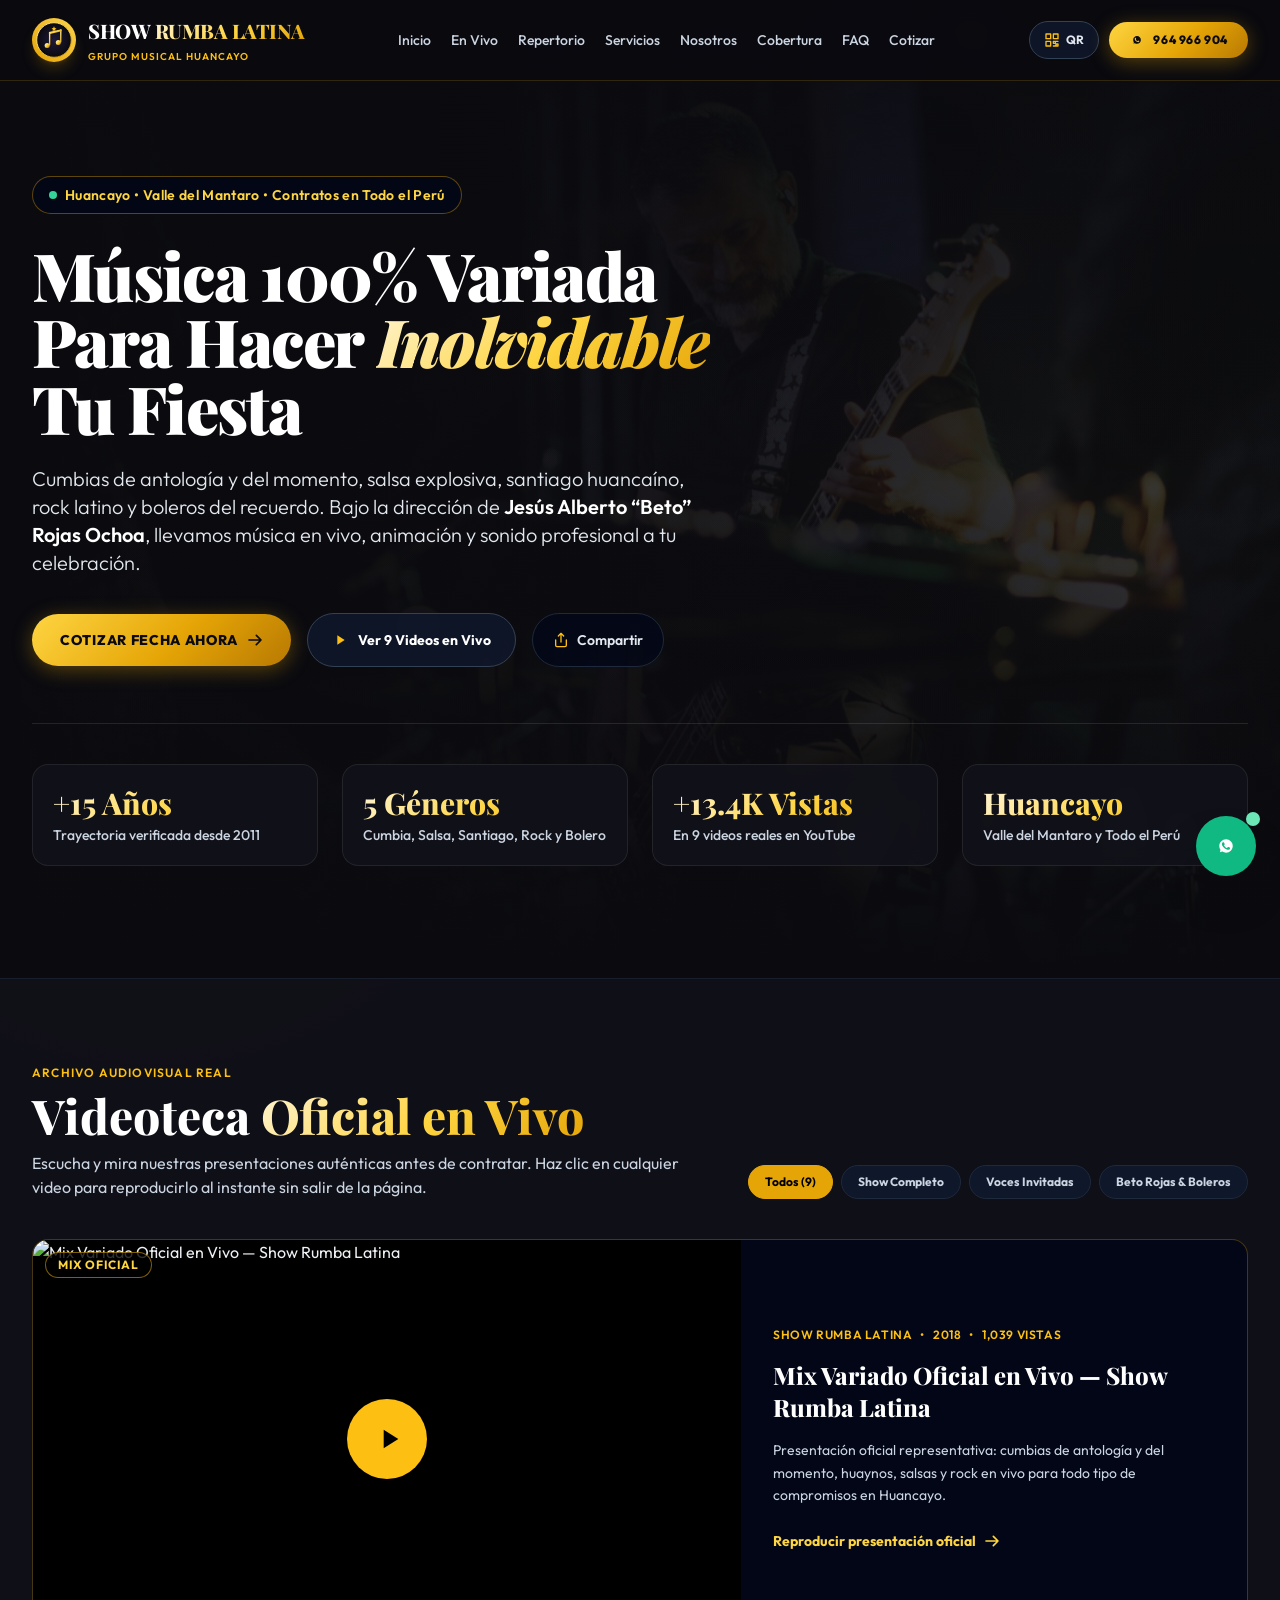
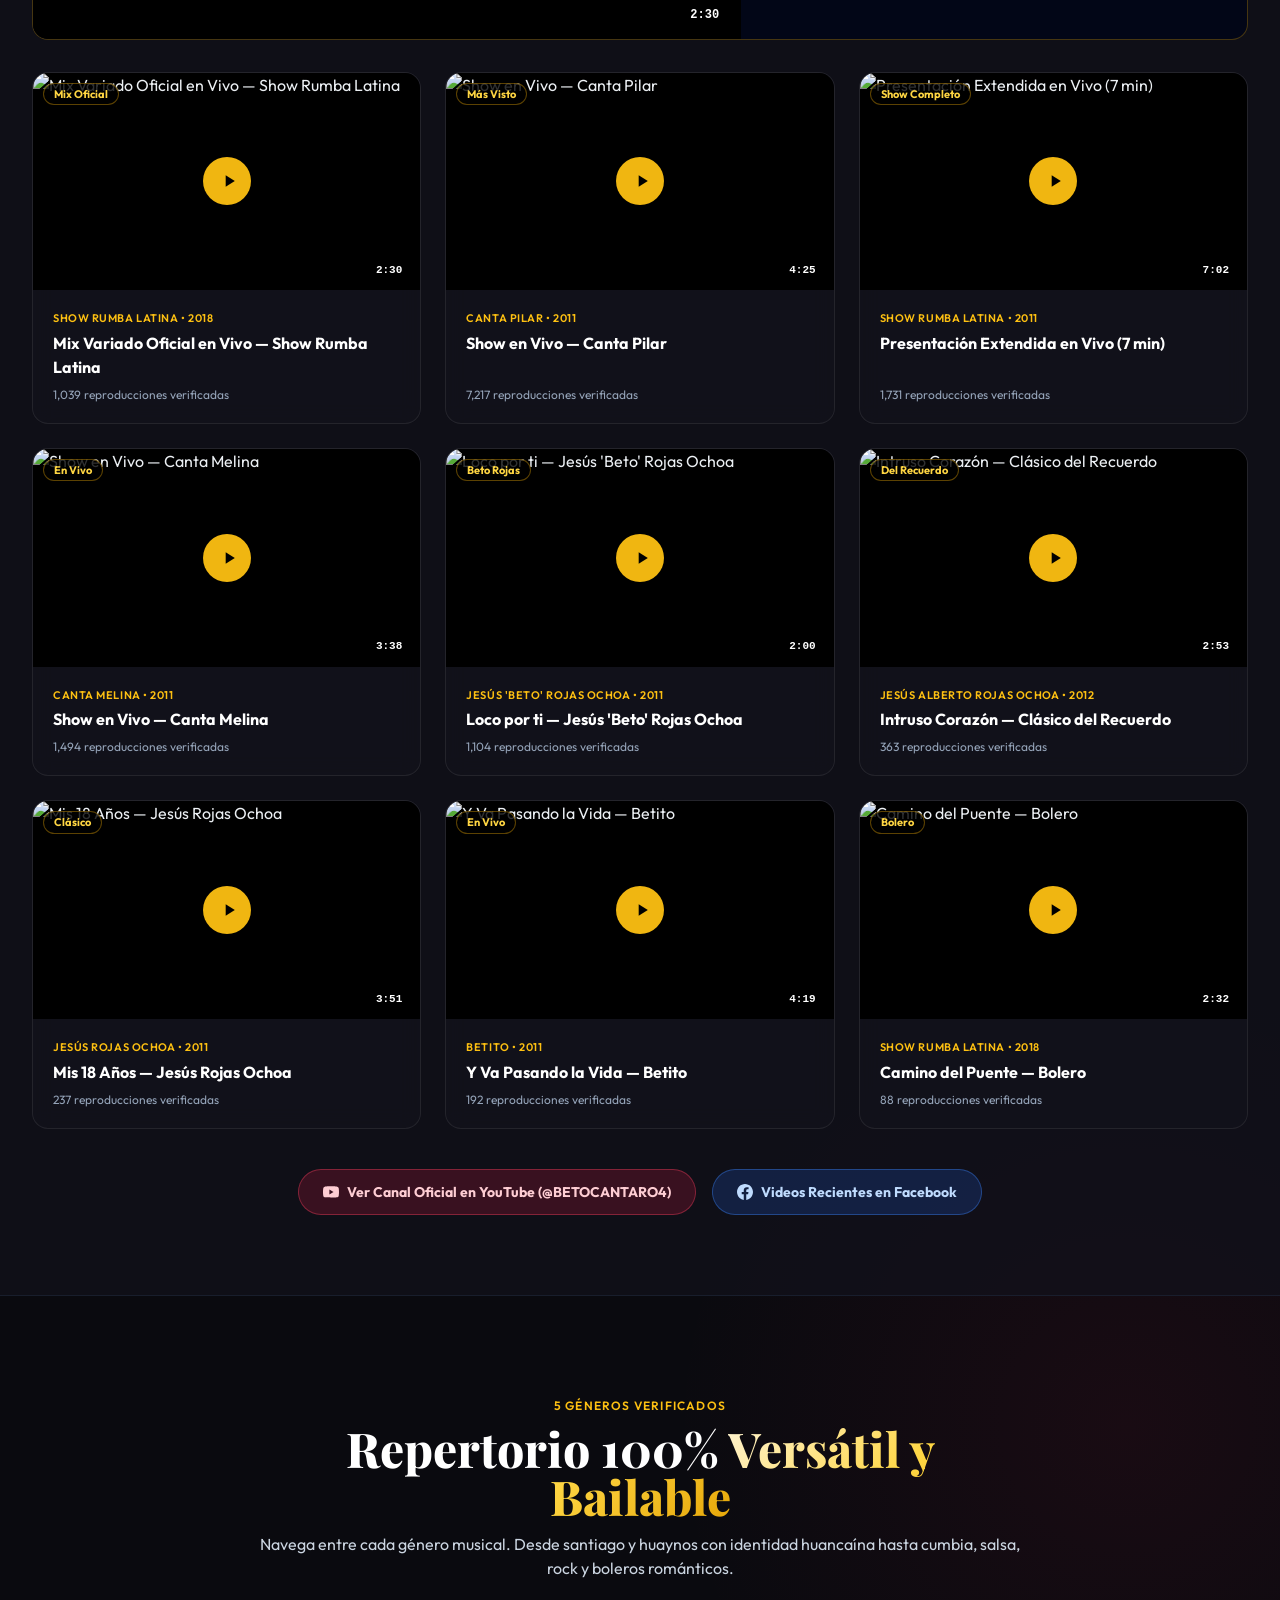
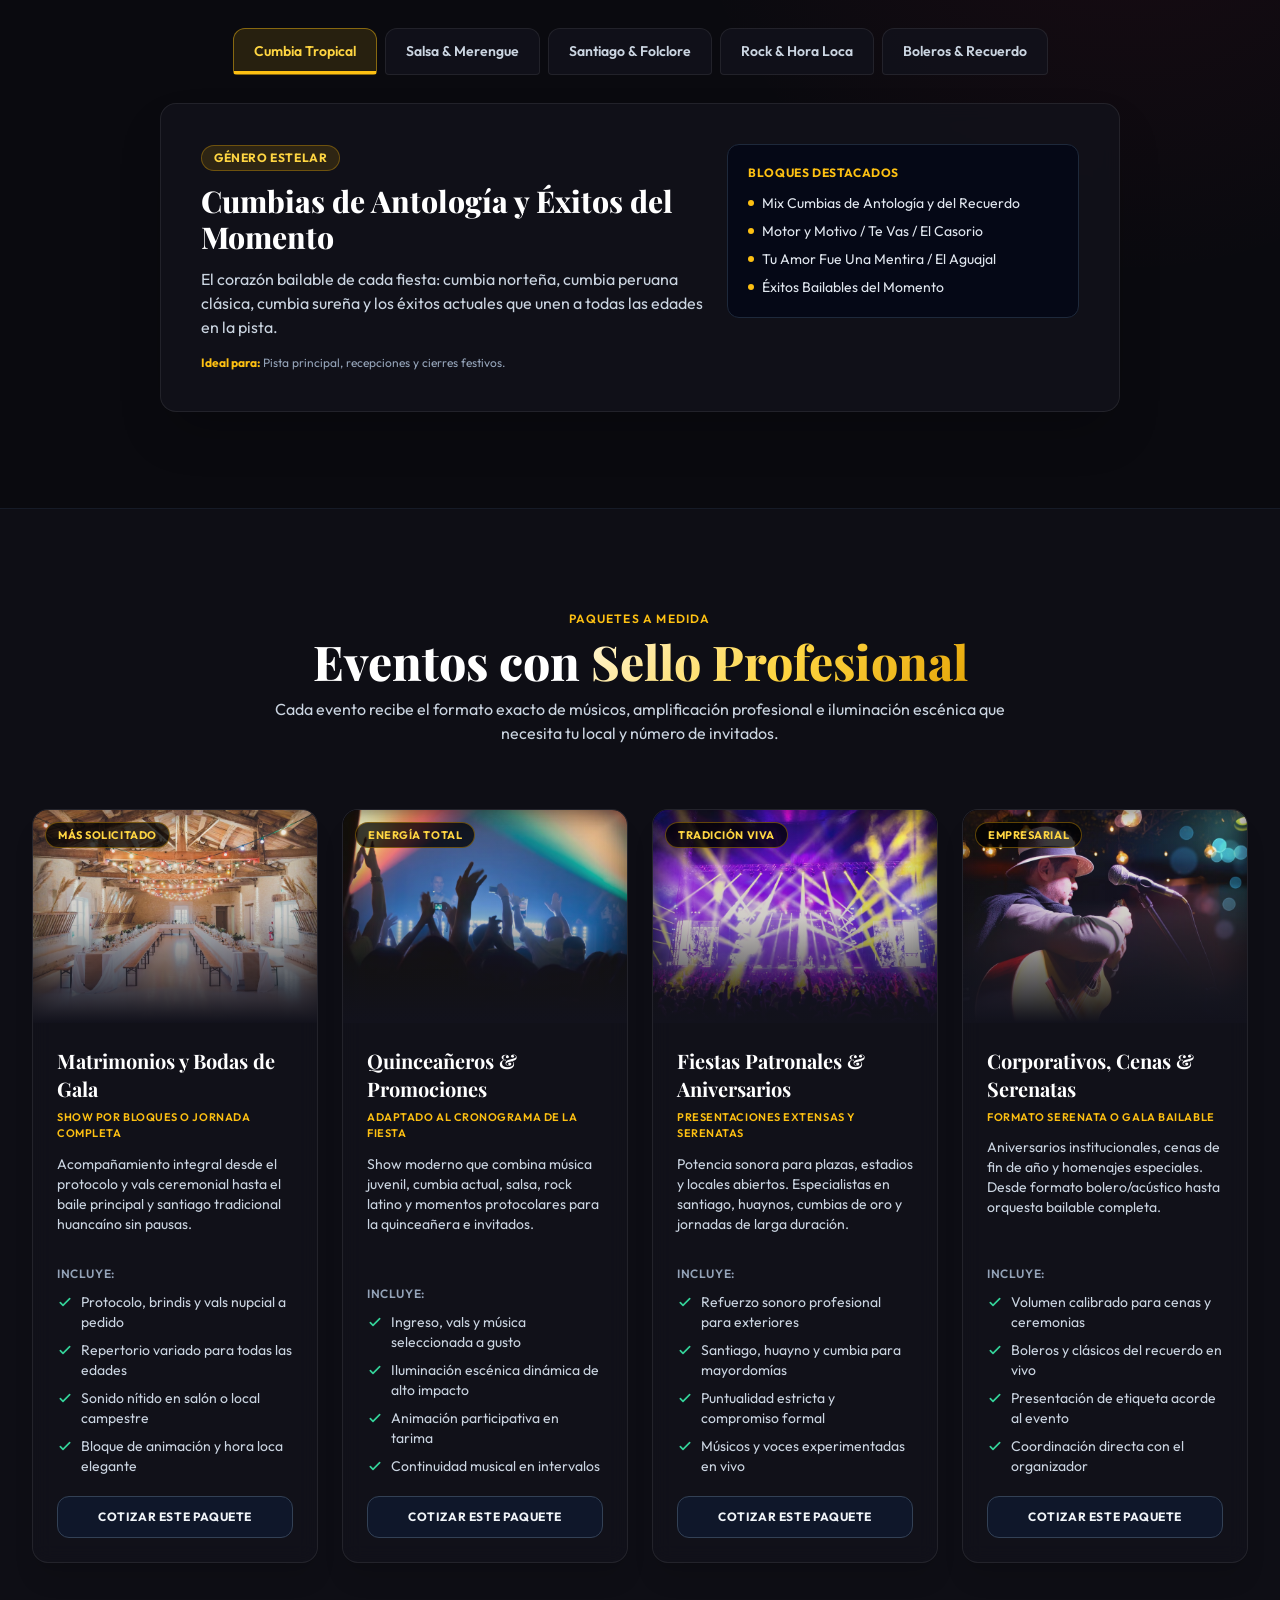
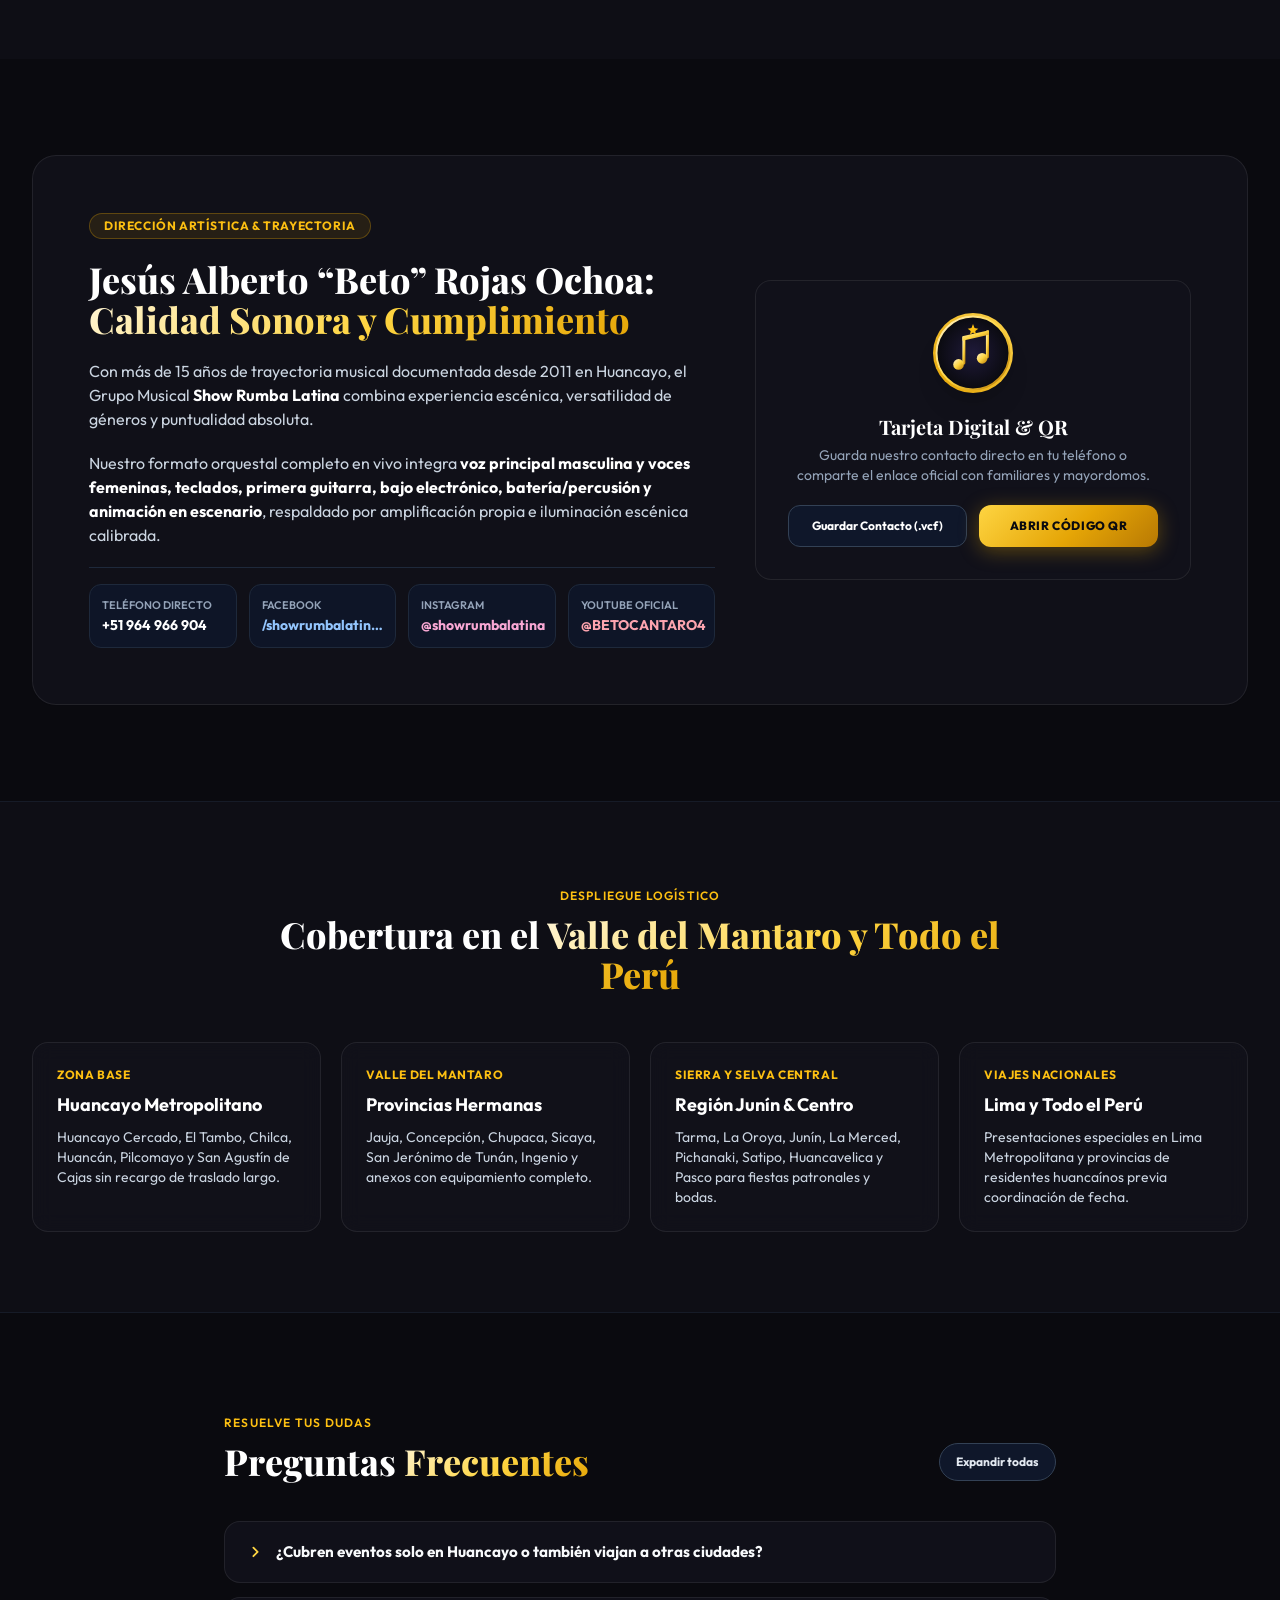
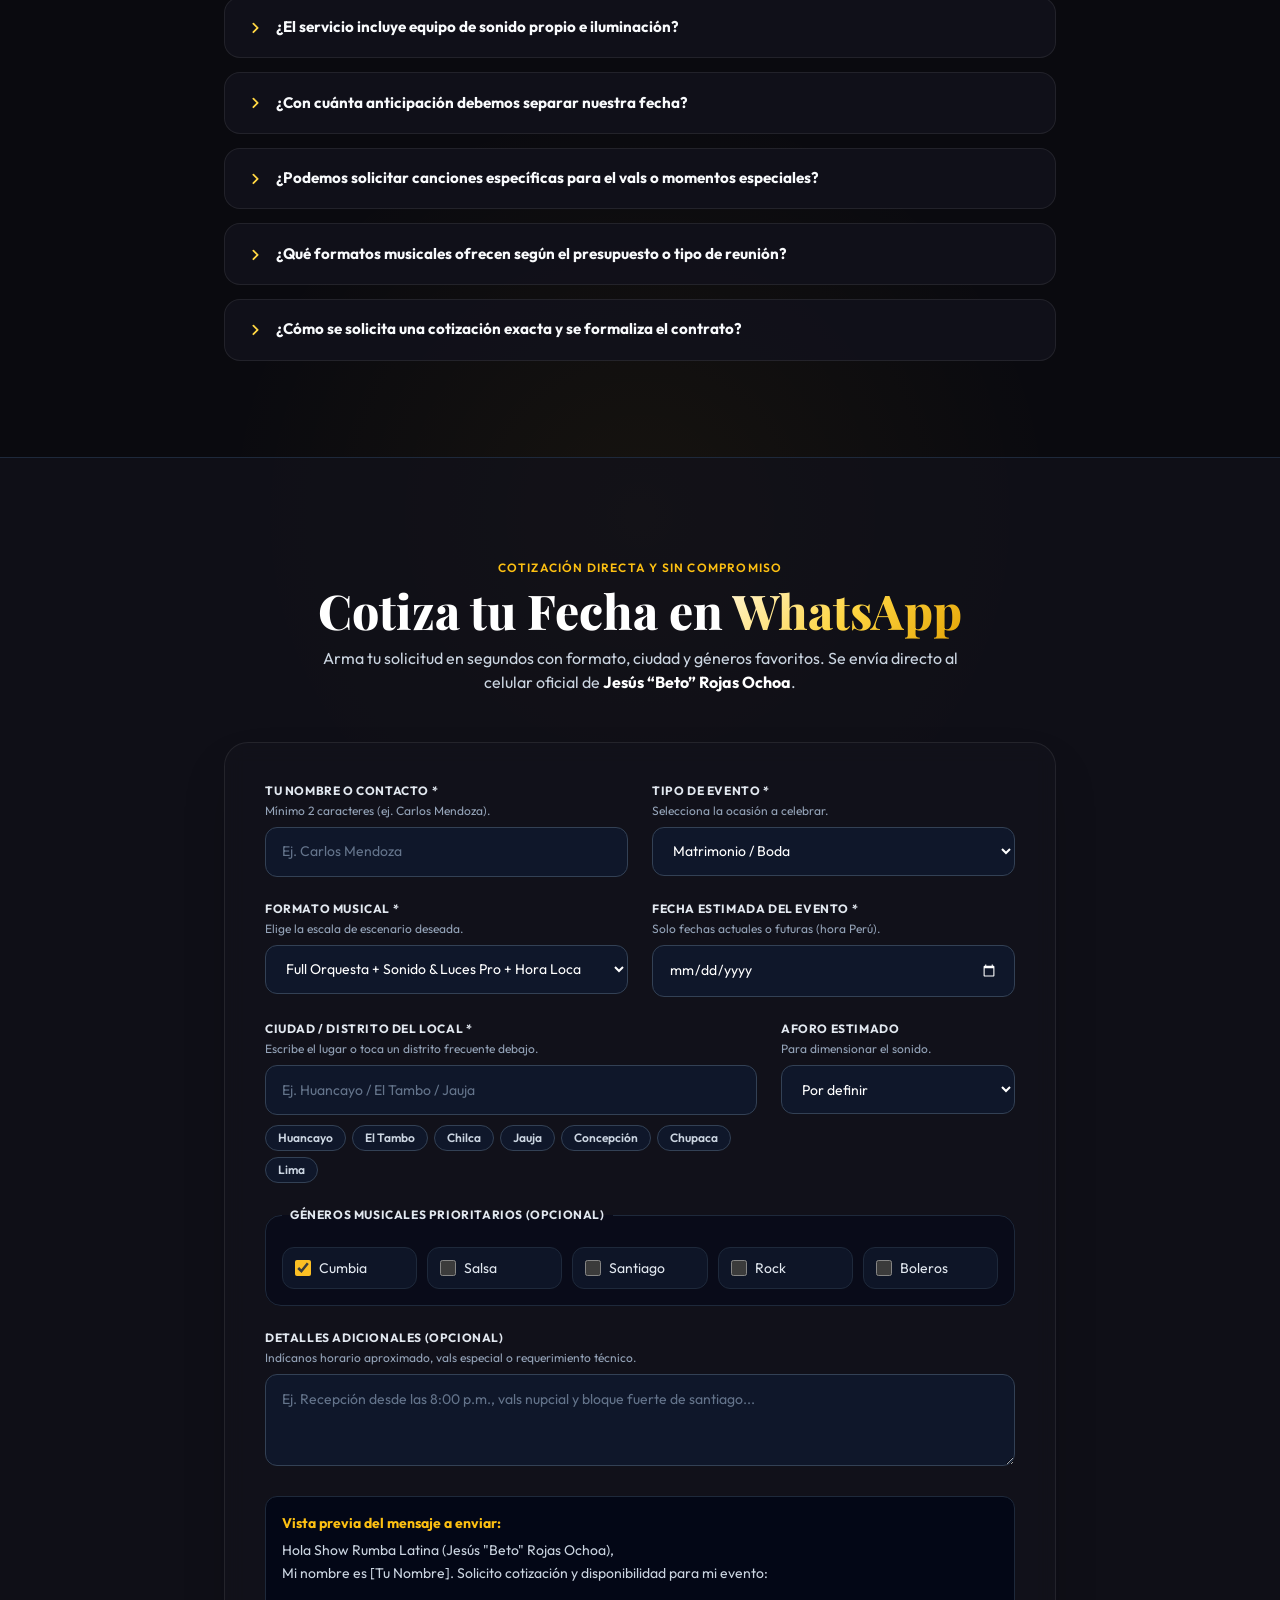
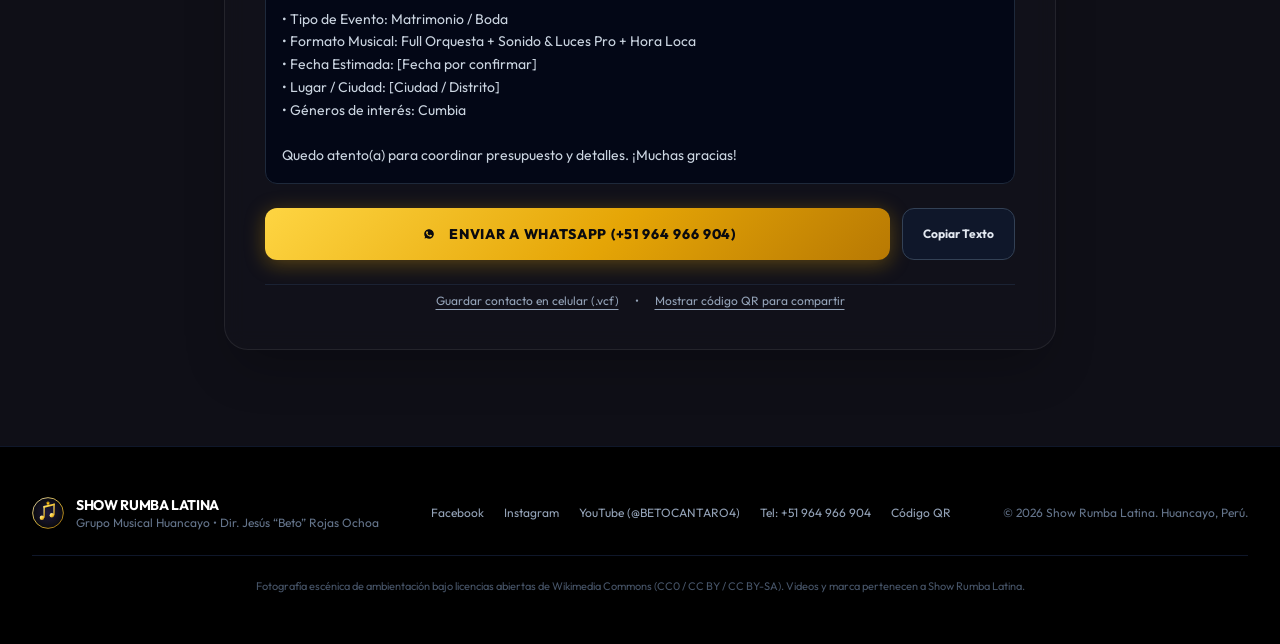
==== commit 3a339204: "Updates" ====
--- a/index.html
+++ b/index.html
@@ -3,21 +3,28 @@
 <head>
   <meta charset="UTF-8">
   <meta name="viewport" content="width=device-width, initial-scale=1.0">
-  <title>Show Rumba Latina | Orquesta y Grupo Musical en Huancayo</title>
-  <meta name="description" content="Show Rumba Latina con Jesús Rojas Ochoa. Grupo musical en Huancayo para matrimonios, 15 años, fiestas patronales y eventos corporativos. Cumbia, salsa, rock y santiago. Contratos: +51 964 966 904.">
-  <meta name="keywords" content="Show Rumba Latina, grupo musical Huancayo, orquesta Huancayo, música para matrimonios Huancayo, cumbia Huancayo, Jesús Rojas Ochoa, orquesta de fiesta Valle del Mantaro">
-  <meta name="author" content="Show Rumba Latina">
+  <title>Show Rumba Latina | Orquesta y Grupo Musical en Huancayo — Jesús "Beto" Rojas Ochoa</title>
+  <meta name="description" content="Show Rumba Latina dirigido por Jesús 'Beto' Rojas Ochoa. Orquesta en Huancayo y Valle del Mantaro con +15 años de trayectoria: cumbia, salsa, santiago, rock y boleros. Contratos: +51 964 966 904.">
+  <meta name="keywords" content="Show Rumba Latina, grupo musical Huancayo, orquesta Huancayo, Jesús Rojas Ochoa, Beto Rojas, música para matrimonios Huancayo, santiago huancaíno, cumbia Huancayo, boleros Huancayo">
+  <meta name="author" content="Show Rumba Latina — Jesús Alberto Rojas Ochoa">
+  <meta name="theme-color" content="#0a0a0f">
+  <meta name="robots" content="index, follow">
+
+  <link rel="canonical" href="https://showrumbalatina.github.io/">
+  <link rel="manifest" href="./manifest.webmanifest">
+  <link rel="apple-touch-icon" sizes="180x180" href="./apple-touch-icon.png">
   <link rel="icon" type="image/svg+xml" href="./favicon.svg">
 
-  <!-- Metadatos de Indexación & Canonical -->
-  <meta name="robots" content="index, follow">
-  <link rel="canonical" href="https://showrumbalatina.github.io/">
-
-  <!-- Open Graph / Redes Sociales & WhatsApp -->
+  <!-- Fuentes tipográficas (sin @import bloqueante) -->
+  <link rel="preconnect" href="https://fonts.googleapis.com">
+  <link rel="preconnect" href="https://fonts.gstatic.com" crossorigin>
+  <link href="https://fonts.googleapis.com/css2?family=Outfit:wght@300;400;500;600;700;800;900&family=Playfair+Display:ital,wght@0,700;0,800;0,900;1,700&display=swap" rel="stylesheet">
+
+  <!-- Open Graph / WhatsApp / Facebook -->
   <meta property="og:type" content="music.group">
   <meta property="og:site_name" content="Show Rumba Latina">
-  <meta property="og:title" content="Show Rumba Latina | Orquesta y Grupo Musical en Huancayo">
-  <meta property="og:description" content="Música 100% variada para matrimonios, 15 años y fiestas patronales. Cumbia, salsa, rock y santiago. Dirección: Jesús Rojas Ochoa. Contratos: +51 964 966 904.">
+  <meta property="og:title" content="Show Rumba Latina | Grupo Musical Huancayo">
+  <meta property="og:description" content="Música 100% variada para matrimonios, 15 años y fiestas patronales: cumbia, salsa, santiago, rock y boleros. Dir. Jesús 'Beto' Rojas Ochoa. Contratos: +51 964 966 904.">
   <meta property="og:url" content="https://showrumbalatina.github.io/">
   <meta property="og:image" content="https://showrumbalatina.github.io/images/og-image.png">
   <meta property="og:image:secure_url" content="https://showrumbalatina.github.io/images/og-image.png">
@@ -30,20 +37,24 @@
   <!-- Twitter / X Card -->
   <meta name="twitter:card" content="summary_large_image">
   <meta name="twitter:title" content="Show Rumba Latina | Grupo Musical Huancayo">
-  <meta name="twitter:description" content="Orquesta en vivo para matrimonios y fiestas en Huancayo. Cumbia, salsa, rock y folclore. WhatsApp: 964 966 904.">
+  <meta name="twitter:description" content="Orquesta en vivo para bodas, 15 años y fiestas patronales en Huancayo. Cumbia, salsa, santiago, rock y boleros. WhatsApp: +51 964 966 904.">
   <meta name="twitter:image" content="https://showrumbalatina.github.io/images/og-image.png">
 
-  <!-- Schema.org Datos Estructurados para SEO Local Google -->
+  <!-- Schema.org #1: MusicGroup -->
   <script type="application/ld+json">
   {
     "@context": "https://schema.org",
     "@type": "MusicGroup",
     "name": "Show Rumba Latina",
     "alternateName": "Grupo Musical Huancayo Show Rumba Latina",
-    "description": "Agrupación musical de música variada: cumbia, salsa, rock, merengue y folclore/santiago para eventos y celebraciones.",
+    "url": "https://showrumbalatina.github.io/",
+    "image": "https://showrumbalatina.github.io/images/og-image.png",
+    "foundingDate": "2011",
+    "description": "Agrupación musical de Huancayo dirigida por Jesús Alberto 'Beto' Rojas Ochoa con repertorio 100% variado en vivo: cumbias de antología y actuales, salsa, merengue, santiago, huaynos, rock latino y boleros.",
     "founder": {
       "@type": "Person",
-      "name": "Jesús Rojas Ochoa"
+      "name": "Jesús Alberto Rojas Ochoa",
+      "alternateName": "Beto Rojas"
     },
     "telephone": "+51964966904",
     "address": {
@@ -52,431 +63,983 @@
       "addressRegion": "Junín",
       "addressCountry": "PE"
     },
+    "areaServed": [
+      "Huancayo",
+      "El Tambo",
+      "Chilca",
+      "Jauja",
+      "Concepción",
+      "Chupaca",
+      "Valle del Mantaro",
+      "Junín",
+      "Perú"
+    ],
     "genre": [
       "Cumbia",
       "Salsa",
       "Merengue",
+      "Santiago Huancaíno",
+      "Huayno",
       "Rock en Español",
-      "Santiago Huancaíno"
+      "Bolero"
     ],
     "sameAs": [
       "https://www.facebook.com/showrumbalatinahuancayo/",
-      "https://www.instagram.com/showrumbalatina/"
+      "https://www.instagram.com/showrumbalatina/",
+      "https://www.youtube.com/@BETOCANTARO4"
     ]
   }
   </script>
 
-  <script type="module" crossorigin src="./assets/index-jHUjjaMt.js"></script>
-  <link rel="stylesheet" crossorigin href="./assets/index-BSnhUBu2.css">
+  <!-- Schema.org #2: FAQPage -->
+  <script type="application/ld+json">
+  {
+    "@context": "https://schema.org",
+    "@type": "FAQPage",
+    "mainEntity": [
+      {
+        "@type": "Question",
+        "name": "¿Cubren eventos solo en Huancayo o también viajan a otras ciudades?",
+        "acceptedAnswer": {
+          "@type": "Answer",
+          "text": "Nuestra base está en Huancayo, pero atendemos compromisos en todo el Valle del Mantaro (El Tambo, Chilca, Jauja, Concepción, Chupaca), la región Junín (Tarma, La Oroya, Chanchamayo, Satipo) y giras hacia Lima u otras regiones del Perú previa coordinación logística."
+        }
+      },
+      {
+        "@type": "Question",
+        "name": "¿El servicio incluye equipo de sonido propio e iluminación?",
+        "acceptedAnswer": {
+          "@type": "Answer",
+          "text": "Sí. Trabajamos con paquetes integrales adaptados al tamaño de tu local o espacio abierto, incluyendo amplificación profesional, consola de mezcla, micrófonos inalámbricos para animación/protocolo e iluminación escénica."
+        }
+      },
+      {
+        "@type": "Question",
+        "name": "¿Con cuánta anticipación debemos separar nuestra fecha?",
+        "acceptedAnswer": {
+          "@type": "Answer",
+          "text": "Para matrimonios, fiestas patronales y fechas de temporada alta (julio, agosto, diciembre y fines de semana), recomendamos consultar y separar con 4 a 8 semanas de anticipación. También atendemos serenatas y eventos de último momento si la fecha está libre."
+        }
+      },
+      {
+        "@type": "Question",
+        "name": "¿Podemos solicitar canciones específicas para el vals o momentos especiales?",
+        "acceptedAnswer": {
+          "@type": "Answer",
+          "text": "Por supuesto. Al confirmar tu contrato coordinamos directamente contigo y el maestro de ceremonias los temas de ingreso, el vals de los novios o quinceañera, boleros dedicados y el equilibrio de géneros (cumbia, salsa, santiago, rock) para tus invitados."
+        }
+      },
+      {
+        "@type": "Question",
+        "name": "¿Qué formatos musicales ofrecen según el presupuesto o tipo de reunión?",
+        "acceptedAnswer": {
+          "@type": "Answer",
+          "text": "Ofrecemos 3 modalidades flexibles: Formato Serenata / Acústico (ideal para homenajes, cenas íntimas y boleros), Orquesta Estándar en vivo (perfecta para cumpleaños y reuniones medianas) y Full Orquesta + Sonido & Luces Pro + Hora Loca (para bodas y fiestas patronales)."
+        }
+      },
+      {
+        "@type": "Question",
+        "name": "¿Cómo se solicita una cotización exacta y se formaliza el contrato?",
+        "acceptedAnswer": {
+          "@type": "Answer",
+          "text": "Puedes usar el cotizador interactivo de esta página para enviar los detalles directamente por WhatsApp al +51 964 966 904 (Jesús 'Beto' Rojas Ochoa). Con la fecha, lugar y tipo de evento te confirmamos disponibilidad, presupuesto exacto y condiciones de reserva."
+        }
+      }
+    ]
+  }
+  </script>
+
+  <!-- Schema.org #3: VideoObject (Presentación Oficial Verificada) -->
+  <script type="application/ld+json">
+  {
+    "@context": "https://schema.org",
+    "@type": "VideoObject",
+    "name": "GRUPO MUSICAL HUANCAYO - SHOW RUMBA LATINA 964966904",
+    "description": "Show Rumba Latina es una agrupación de música 100% variada como cumbias de antología y las del momento, huaynos, salsas y rock. Solicita información al cel. 964966904.",
+    "thumbnailUrl": "https://i.ytimg.com/vi/9zFxtOPvYpo/hqdefault.jpg",
+    "uploadDate": "2018-08-21T07:50:31-07:00",
+    "duration": "PT2M30S",
+    "embedUrl": "https://www.youtube-nocookie.com/embed/9zFxtOPvYpo",
+    "contentUrl": "https://www.youtube.com/watch?v=9zFxtOPvYpo"
+  }
+  </script>
+
+  <script type="module" crossorigin src="./assets/index-hvFby88E.js"></script>
+  <link rel="stylesheet" crossorigin href="./assets/index-ae2fgQer.css">
 </head>
 <body class="bg-[#0a0a0f] text-slate-100 min-h-screen selection:bg-gold-500 selection:text-black">
 
-  <!-- Glows decorativos de fondo -->
-  <div class="hero-glow w-[550px] h-[550px] bg-amber-500/10 -top-40 -left-40"></div>
-  <div class="hero-glow w-[600px] h-[600px] bg-rose-600/10 top-96 -right-40"></div>
-  <div class="hero-glow w-[500px] h-[500px] bg-amber-500/10 bottom-40 left-1/3"></div>
+  <a href="#main-content" class="skip-link">Saltar al contenido principal</a>
 
   <!-- Barra de Navegación -->
-  <header class="fixed top-0 left-0 w-full z-50 glass-nav transition-all duration-300">
-    <div class="max-w-7xl mx-auto px-4 sm:px-6 lg:px-8 h-20 flex items-center justify-between">
-      <!-- Logo de la Orquesta -->
-      <a href="#inicio" class="flex items-center gap-3 group">
+  <header class="fixed top-0 left-0 w-full z-50 glass-nav">
+    <div class="max-w-7xl mx-auto px-4 sm:px-6 lg:px-8 h-20 flex items-center justify-between gap-4">
+      <a href="#inicio" class="flex items-center gap-3 group shrink-0">
         <div class="w-11 h-11 rounded-full p-0.5 bg-gradient-to-tr from-gold-500 to-amber-300 group-hover:scale-105 transition-transform shadow-lg shadow-gold-500/20 flex items-center justify-center">
-          <img src="./favicon.svg" alt="Show Rumba Latina Logo" class="w-9 h-9">
+          <img src="./favicon.svg" alt="Show Rumba Latina" width="36" height="36" class="w-9 h-9">
         </div>
         <div class="flex flex-col">
-          <span class="text-xl sm:text-2xl font-extrabold tracking-tight text-white flex items-center gap-1.5 font-display">
+          <span class="text-lg sm:text-xl font-extrabold tracking-tight text-white font-display leading-none">
             SHOW <span class="gold-gradient-text">RUMBA LATINA</span>
           </span>
-          <span class="text-[10px] tracking-widest uppercase text-gold-400 font-semibold">Grupo Musical Huancayo</span>
+          <span class="text-[10px] tracking-widest uppercase text-gold-400 font-semibold mt-1">Grupo Musical Huancayo</span>
         </div>
       </a>
 
-      <!-- Menú Desktop -->
-      <nav class="hidden md:flex items-center gap-8 text-sm font-medium text-slate-300">
+      <nav class="hidden lg:flex items-center gap-5 text-sm font-medium text-slate-300" aria-label="Navegación principal">
         <a href="#inicio" class="hover:text-gold-400 transition-colors">Inicio</a>
+        <a href="#envivo" class="hover:text-gold-400 transition-colors">En Vivo</a>
         <a href="#repertorio" class="hover:text-gold-400 transition-colors">Repertorio</a>
-        <a href="#envivo" class="hover:text-gold-400 transition-colors">En Vivo</a>
         <a href="#servicios" class="hover:text-gold-400 transition-colors">Servicios</a>
         <a href="#nosotros" class="hover:text-gold-400 transition-colors">Nosotros</a>
-        <a href="#cotizar" class="hover:text-gold-400 transition-colors">Contacto</a>
+        <a href="#cobertura" class="hover:text-gold-400 transition-colors">Cobertura</a>
+        <a href="#faq" class="hover:text-gold-400 transition-colors">FAQ</a>
+        <a href="#cotizar" class="hover:text-gold-400 transition-colors">Cotizar</a>
       </nav>
 
-      <!-- Botón WhatsApp Header -->
-      <div class="hidden sm:flex items-center gap-4">
-        <a href="https://wa.me/51964966904?text=Hola%20Show%20Rumba%20Latina,%20deseo%20información%20y%20cotización%20para%20un%20evento" 
-           target="_blank" 
+      <div class="hidden sm:flex items-center gap-2.5">
+        <button type="button"
+                data-open-qr
+                aria-label="Abrir código QR y compartir página"
+                class="px-3.5 py-2.5 rounded-full bg-slate-900/90 hover:bg-slate-800 border border-slate-700 hover:border-gold-400 text-xs font-bold text-slate-200 flex items-center gap-1.5 transition-colors">
+          <svg class="w-4 h-4 text-gold-400" fill="none" stroke="currentColor" stroke-width="2" viewBox="0 0 24 24" aria-hidden="true">
+            <path stroke-linecap="round" stroke-linejoin="round" d="M3 3h7v7H3zM14 3h7v7h-7zM3 14h7v7H3zM14 14h3v3h-3zM18 18h3v3h-3zM18 14h3M14 21h3"/>
+          </svg>
+          <span>QR</span>
+        </button>
+        <a href="https://wa.me/51964966904?text=Hola%20Show%20Rumba%20Latina,%20deseo%20información%20y%20cotización%20para%20un%20evento"
+           target="_blank"
            rel="noopener noreferrer"
-           class="gold-gradient-btn px-5 py-2.5 rounded-full text-xs uppercase tracking-wider font-bold flex items-center gap-2">
-          <svg class="w-4 h-4 fill-current" viewBox="0 0 24 24">
+           class="gold-gradient-btn px-4 sm:px-5 py-2.5 rounded-full text-xs uppercase tracking-wider font-bold flex items-center gap-2">
+          <svg class="w-4 h-4 fill-current" viewBox="0 0 24 24" aria-hidden="true">
             <path d="M12.031 6.172c-3.181 0-5.767 2.586-5.768 5.766-.001 1.298.38 2.27 1.019 3.287l-.582 2.128 2.182-.573c.978.58 1.911.928 3.145.929 3.178 0 5.767-2.587 5.768-5.766.001-3.187-2.575-5.77-5.764-5.771zm3.392 8.244c-.144.405-.837.774-1.17.824-.299.045-.677.063-1.092-.069-.252-.08-.575-.187-.988-.365-1.739-.751-2.874-2.502-2.961-2.617-.087-.116-.708-.94-.708-1.793s.448-1.273.607-1.446c.159-.173.346-.217.462-.217l.332.006c.106.005.249-.04.39.298.144.347.491 1.2.534 1.287.043.087.072.188.014.304-.058.116-.087.188-.173.289l-.26.304c-.087.086-.177.18-.076.354.101.174.449.741.964 1.201.662.591 1.221.774 1.394.861.174.086.275.072.376-.044.101-.116.433-.506.549-.68.116-.173.231-.145.39-.086s1.011.477 1.184.564.289.13.332.202c.043.073.043.419-.101.824z"/>
           </svg>
           <span>964 966 904</span>
         </a>
       </div>
 
-      <!-- Botón Móvil -->
-      <button id="mobile-menu-btn" class="md:hidden text-slate-300 hover:text-gold-400 p-2 focus:outline-none" aria-label="Abrir Menú">
-        <svg class="w-7 h-7" fill="none" stroke="currentColor" viewBox="0 0 24 24">
-          <path stroke-linecap="round" stroke-linejoin="round" stroke-width="2" d="M4 6h16M4 12h16M4 18h16"></path>
+      <button type="button"
+              id="mobile-menu-btn"
+              aria-expanded="false"
+              aria-controls="mobile-menu"
+              aria-label="Abrir menú de navegación"
+              class="lg:hidden text-slate-200 hover:text-gold-400 p-2 rounded-lg focus-visible:outline focus-visible:outline-2 focus-visible:outline-gold-400">
+        <svg class="w-7 h-7" fill="none" stroke="currentColor" viewBox="0 0 24 24" aria-hidden="true">
+          <path stroke-linecap="round" stroke-linejoin="round" stroke-width="2" d="M4 6h16M4 12h16M4 18h16"/>
         </svg>
       </button>
     </div>
 
-    <!-- Menú Móvil Desplegable -->
-    <div id="mobile-menu" class="hidden md:hidden glass-nav border-t border-slate-800 px-6 py-6 flex flex-col gap-4 text-base font-medium">
+    <!-- Menú Móvil -->
+    <nav id="mobile-menu" class="hidden lg:hidden glass-nav border-t border-slate-800 px-6 py-6 flex flex-col gap-3.5 text-base font-medium" aria-label="Navegación móvil">
       <a href="#inicio" class="mobile-nav-link text-slate-200 hover:text-gold-400 py-1">Inicio</a>
-      <a href="#repertorio" class="mobile-nav-link text-slate-200 hover:text-gold-400 py-1">Repertorio</a>
-      <a href="#envivo" class="mobile-nav-link text-slate-200 hover:text-gold-400 py-1">En Vivo & Videos</a>
-      <a href="#servicios" class="mobile-nav-link text-slate-200 hover:text-gold-400 py-1">Servicios</a>
+      <a href="#envivo" class="mobile-nav-link text-slate-200 hover:text-gold-400 py-1">Videoteca en Vivo (9)</a>
+      <a href="#repertorio" class="mobile-nav-link text-slate-200 hover:text-gold-400 py-1">Repertorio Variado</a>
+      <a href="#servicios" class="mobile-nav-link text-slate-200 hover:text-gold-400 py-1">Servicios & Eventos</a>
       <a href="#nosotros" class="mobile-nav-link text-slate-200 hover:text-gold-400 py-1">Sobre Nosotros</a>
+      <a href="#cobertura" class="mobile-nav-link text-slate-200 hover:text-gold-400 py-1">Cobertura Regional</a>
+      <a href="#faq" class="mobile-nav-link text-slate-200 hover:text-gold-400 py-1">Preguntas Frecuentes</a>
       <a href="#cotizar" class="mobile-nav-link text-slate-200 hover:text-gold-400 py-1">Cotizar Evento</a>
-      <a href="https://wa.me/51964966904?text=Hola%20Show%20Rumba%20Latina,%20deseo%20cotizar%20un%20evento" 
-         target="_blank" 
-         rel="noopener noreferrer"
-         class="gold-gradient-btn text-center py-3 rounded-xl mt-2 text-sm font-bold flex items-center justify-center gap-2">
-        <span>Cotizar por WhatsApp</span>
-      </a>
-    </div>
+      <div class="grid grid-cols-2 gap-3 pt-2">
+        <button type="button" data-open-qr class="py-3 rounded-xl bg-slate-900 border border-slate-700 text-xs font-bold text-slate-200">
+          Ver Código QR
+        </button>
+        <a href="https://wa.me/51964966904?text=Hola%20Show%20Rumba%20Latina,%20deseo%20cotizar%20un%20evento"
+           target="_blank"
+           rel="noopener noreferrer"
+           class="gold-gradient-btn text-center py-3 rounded-xl text-xs font-bold flex items-center justify-center">
+          WhatsApp
+        </a>
+      </div>
+    </nav>
   </header>
 
-  <!-- Hero Section -->
-  <section id="inicio" class="relative pt-36 pb-20 md:pt-48 md:pb-32 overflow-hidden">
-    <div class="max-w-7xl mx-auto px-4 sm:px-6 lg:px-8 relative z-10">
-      <div class="text-center max-w-4xl mx-auto">
-        <!-- Badge de Ubicación y Estatus -->
-        <div class="inline-flex items-center gap-2 px-4 py-2 rounded-full bg-slate-900/80 border border-gold-500/30 text-gold-300 text-xs sm:text-sm font-semibold tracking-wide mb-8 shadow-inner">
-          <span class="w-2 h-2 rounded-full bg-emerald-400 animate-ping"></span>
-          <span>Disponible para Contratos en Huancayo y Todo el Perú</span>
-        </div>
-
-        <!-- Título Principal con Alto Impacto -->
-        <h1 class="text-4xl sm:text-6xl lg:text-7xl font-extrabold tracking-tight leading-[1.1] mb-6 font-display">
-          LA MEJOR MÚSICA EN VIVO <br class="hidden sm:inline">
-          PARA HACER <span class="gold-gradient-text">INOLVIDABLE TU FIESTA</span>
-        </h1>
-
-        <!-- Subtítulo -->
-        <p class="text-lg sm:text-xl text-slate-300 max-w-2xl mx-auto mb-10 leading-relaxed font-light">
-          Cumbias de antología, salsa dura, merengue explosivo, rock latino y santiago tradicional. 
-          Dirigido por <strong class="text-white font-semibold">Jesús Rojas Ochoa</strong>, garantizamos sonido profesional, animación y fiesta continua.
-        </p>
-
-        <!-- Botones de Acción -->
-        <div class="flex flex-col sm:flex-row items-center justify-center gap-4 sm:gap-6">
-          <a href="#cotizar" class="gold-gradient-btn w-full sm:w-auto px-8 py-4 rounded-full text-sm font-extrabold tracking-wider uppercase flex items-center justify-center gap-3">
-            <span>¡Cotiza tu Evento Ahora!</span>
-            <svg class="w-5 h-5" fill="none" stroke="currentColor" viewBox="0 0 24 24">
-              <path stroke-linecap="round" stroke-linejoin="round" stroke-width="2.5" d="M14 5l7 7m0 0l-7 7m7-7H3"></path>
+  <main id="main-content">
+    <!-- 1. Hero Cinematográfico de Gala -->
+    <section id="inicio" class="relative pt-32 pb-20 md:pt-44 md:pb-28 overflow-hidden">
+      <!-- Fondo fotográfico editorial LCP optimizado (fetchpriority=high, sin loading=lazy) -->
+      <div class="absolute inset-0 z-0 pointer-events-none select-none">
+        <picture>
+          <source srcset="./images/hero-stage-800.avif 800w, ./images/hero-stage-1600.avif 1600w" sizes="100vw" type="image/avif">
+          <source srcset="./images/hero-stage-800.webp 800w, ./images/hero-stage-1600.webp 1600w" sizes="100vw" type="image/webp">
+          <img src="./images/hero-stage-1600.jpg"
+               srcset="./images/hero-stage-800.jpg 800w, ./images/hero-stage-1600.jpg 1600w"
+               sizes="100vw"
+               alt="Presentación musical nocturna con iluminación escénica de gala para eventos de Show Rumba Latina"
+               width="1600"
+               height="900"
+               fetchpriority="high"
+               class="w-full h-full object-cover object-center opacity-45">
+        </picture>
+        <div class="absolute inset-0 bg-gradient-to-r from-[#0a0a0f] via-[#0a0a0f]/85 to-[#0a0a0f]/55"></div>
+        <div class="absolute inset-0 bg-gradient-to-t from-[#0a0a0f] via-transparent to-[#0a0a0f]/75"></div>
+      </div>
+
+      <div class="max-w-7xl mx-auto px-4 sm:px-6 lg:px-8 relative z-10">
+        <div class="max-w-3xl">
+          <div class="inline-flex items-center gap-2 px-4 py-2 rounded-full bg-slate-950/85 border border-gold-500/40 text-gold-300 text-xs sm:text-sm font-semibold tracking-wide mb-7">
+            <span class="w-2 h-2 rounded-full bg-emerald-400"></span>
+            <span>Huancayo • Valle del Mantaro • Contratos en Todo el Perú</span>
+          </div>
+
+          <h1 class="text-4xl sm:text-6xl lg:text-[4.15rem] font-black tracking-tight leading-[1.08] mb-6 font-display text-white">
+            Música 100% Variada <br class="hidden sm:inline">
+            Para Hacer <span class="gold-gradient-text italic">Inolvidable</span> Tu Fiesta
+          </h1>
+
+          <p class="text-base sm:text-xl text-slate-200 max-w-2xl mb-9 leading-relaxed font-light">
+            Cumbias de antología y del momento, salsa explosiva, santiago huancaíno, rock latino y boleros del recuerdo.
+            Bajo la dirección de <strong class="text-white font-semibold">Jesús Alberto &ldquo;Beto&rdquo; Rojas Ochoa</strong>, llevamos música en vivo, animación y sonido profesional a tu celebración.
+          </p>
+
+          <div class="flex flex-wrap items-center gap-3.5 sm:gap-4">
+            <a href="#cotizar" class="gold-gradient-btn w-full sm:w-auto px-7 py-4 rounded-full text-sm uppercase tracking-wider flex items-center justify-center gap-2.5">
+              <span>Cotizar Fecha Ahora</span>
+              <svg class="w-4 h-4" fill="none" stroke="currentColor" viewBox="0 0 24 24" aria-hidden="true">
+                <path stroke-linecap="round" stroke-linejoin="round" stroke-width="2.5" d="M14 5l7 7m0 0l-7 7m7-7H3"/>
+              </svg>
+            </a>
+            <a href="#envivo" class="w-full sm:w-auto px-6 py-4 rounded-full text-sm font-bold text-white bg-slate-900/90 hover:bg-slate-800 border border-slate-700 hover:border-gold-400 transition-colors flex items-center justify-center gap-2.5">
+              <svg class="w-4 h-4 text-gold-400 fill-current" viewBox="0 0 24 24" aria-hidden="true">
+                <path d="M8 5v14l11-7z"/>
+              </svg>
+              <span>Ver 9 Videos en Vivo</span>
+            </a>
+            <button type="button"
+                    data-share-site
+                    class="px-5 py-4 rounded-full text-sm font-semibold text-slate-200 bg-slate-950/75 hover:bg-slate-800 border border-slate-800 hover:border-gold-500/40 transition-colors flex items-center justify-center gap-2">
+              <svg class="w-4 h-4 text-gold-400" fill="none" stroke="currentColor" stroke-width="2" viewBox="0 0 24 24" aria-hidden="true">
+                <path stroke-linecap="round" stroke-linejoin="round" d="M4 12v8a2 2 0 002 2h12a2 2 0 002-2v-8M16 6l-4-4-4 4M12 2v13"/>
+              </svg>
+              <span data-share-label>Compartir</span>
+            </button>
+          </div>
+        </div>
+
+        <!-- 4 Métricas Empíricas Verificadas -->
+        <div class="grid grid-cols-2 lg:grid-cols-4 gap-4 sm:gap-6 mt-14 pt-10 border-t border-white/10">
+          <div class="glass-card rounded-2xl p-4 sm:p-5">
+            <p class="text-2xl sm:text-3xl font-extrabold gold-gradient-text font-display">+15 Años</p>
+            <p class="text-xs sm:text-sm text-slate-300 mt-1 font-medium">Trayectoria verificada desde 2011</p>
+          </div>
+          <div class="glass-card rounded-2xl p-4 sm:p-5">
+            <p class="text-2xl sm:text-3xl font-extrabold gold-gradient-text font-display">5 Géneros</p>
+            <p class="text-xs sm:text-sm text-slate-300 mt-1 font-medium">Cumbia, Salsa, Santiago, Rock y Bolero</p>
+          </div>
+          <div class="glass-card rounded-2xl p-4 sm:p-5">
+            <p class="text-2xl sm:text-3xl font-extrabold gold-gradient-text font-display">+13.4K Vistas</p>
+            <p class="text-xs sm:text-sm text-slate-300 mt-1 font-medium">En 9 videos reales en YouTube</p>
+          </div>
+          <div class="glass-card rounded-2xl p-4 sm:p-5">
+            <p class="text-2xl sm:text-3xl font-extrabold gold-gradient-text font-display">Huancayo</p>
+            <p class="text-xs sm:text-sm text-slate-300 mt-1 font-medium">Valle del Mantaro y Todo el Perú</p>
+          </div>
+        </div>
+      </div>
+    </section>
+
+    <!-- 2. Videoteca Oficial en Vivo (9 Videos Verificados de @BETOCANTARO4) -->
+    <section id="envivo" class="py-20 bg-brand-surface/70 border-y border-slate-800/60">
+      <div class="max-w-7xl mx-auto px-4 sm:px-6 lg:px-8">
+        <div class="flex flex-col lg:flex-row lg:items-end justify-between gap-6 mb-10">
+          <div class="max-w-2xl">
+            <span class="text-gold-400 font-semibold text-xs uppercase tracking-widest">Archivo Audiovisual Real</span>
+            <h2 class="text-3xl sm:text-5xl font-extrabold text-white mt-2 font-display">
+              Videoteca <span class="gold-gradient-text">Oficial en Vivo</span>
+            </h2>
+            <p class="text-slate-300 text-sm sm:text-base mt-3">
+              Escucha y mira nuestras presentaciones auténticas antes de contratar. Haz clic en cualquier video para reproducirlo al instante sin salir de la página.
+            </p>
+          </div>
+
+          <div class="flex flex-wrap items-center gap-2" role="group" aria-label="Filtrar videos por categoría">
+            <button type="button" data-video-cat="all" aria-pressed="true" class="px-4 py-2 rounded-full text-xs font-bold border bg-gold-500 text-black border-gold-500 transition-colors">
+              Todos (9)
+            </button>
+            <button type="button" data-video-cat="show" aria-pressed="false" class="px-4 py-2 rounded-full text-xs font-bold border bg-slate-900 text-slate-300 border-slate-800 hover:border-gold-500/40 transition-colors">
+              Show Completo
+            </button>
+            <button type="button" data-video-cat="voces" aria-pressed="false" class="px-4 py-2 rounded-full text-xs font-bold border bg-slate-900 text-slate-300 border-slate-800 hover:border-gold-500/40 transition-colors">
+              Voces Invitadas
+            </button>
+            <button type="button" data-video-cat="beto" aria-pressed="false" class="px-4 py-2 rounded-full text-xs font-bold border bg-slate-900 text-slate-300 border-slate-800 hover:border-gold-500/40 transition-colors">
+              Beto Rojas &amp; Boleros
+            </button>
+          </div>
+        </div>
+
+        <!-- Presentación Destacada -->
+        <div id="featured-video-card" class="mb-8"></div>
+
+        <!-- Grilla de los 9 Videos Oficiales -->
+        <div id="videos-grid" class="grid grid-cols-1 sm:grid-cols-2 lg:grid-cols-3 gap-6"></div>
+
+        <!-- Enlaces Directos a Canales Audiovisuales -->
+        <div class="mt-10 flex flex-wrap items-center justify-center gap-4">
+          <a href="https://www.youtube.com/@BETOCANTARO4"
+             target="_blank"
+             rel="noopener noreferrer"
+             class="px-6 py-3 rounded-full bg-rose-600/20 hover:bg-rose-600/35 border border-rose-500/40 text-rose-200 text-xs sm:text-sm font-bold flex items-center gap-2 transition-colors">
+            <svg class="w-4 h-4 fill-current" viewBox="0 0 24 24" aria-hidden="true">
+              <path d="M23.498 6.186a3.016 3.016 0 00-2.122-2.136C19.505 3.545 12 3.545 12 3.545s-7.505 0-9.377.505A3.017 3.017 0 00.502 6.186C0 8.07 0 12 0 12s0 3.93.502 5.814a3.016 3.016 0 002.122 2.136c1.871.505 9.376.505 9.376.505s7.505 0 9.377-.505a3.015 3.015 0 002.122-2.136C24 15.93 24 12 24 12s0-3.93-.502-5.814zM9.545 15.568V8.432L15.818 12l-6.273 3.568z"/>
             </svg>
+            <span>Ver Canal Oficial en YouTube (@BETOCANTARO4)</span>
           </a>
-          <a href="#envivo" class="w-full sm:w-auto px-8 py-4 rounded-full text-sm font-bold text-slate-200 bg-slate-900/80 hover:bg-slate-800 border border-slate-700/80 hover:border-gold-500/50 transition-all flex items-center justify-center gap-3">
-            <svg class="w-5 h-5 text-gold-400 fill-current" viewBox="0 0 24 24">
-              <path d="M8 5v14l11-7z"/>
+          <a href="https://www.facebook.com/showrumbalatinahuancayo/"
+             target="_blank"
+             rel="noopener noreferrer"
+             class="px-6 py-3 rounded-full bg-blue-600/20 hover:bg-blue-600/35 border border-blue-500/40 text-blue-200 text-xs sm:text-sm font-bold flex items-center gap-2 transition-colors">
+            <svg class="w-4 h-4 fill-current" viewBox="0 0 24 24" aria-hidden="true">
+              <path d="M24 12.073c0-6.627-5.373-12-12-12s-12 5.373-12 12c0 5.99 4.388 10.954 10.125 11.854v-8.385H7.078v-3.47h3.047V9.43c0-3.007 1.792-4.669 4.533-4.669 1.312 0 2.686.235 2.686.235v2.953H15.83c-1.491 0-1.956.925-1.956 1.874v2.25h3.328l-.532 3.47h-2.796v8.385C19.612 23.027 24 18.062 24 12.073z"/>
             </svg>
-            <span>Ver Show en Vivo</span>
+            <span>Videos Recientes en Facebook</span>
           </a>
         </div>
-
-        <!-- Métricas y Confianza -->
-        <div class="grid grid-cols-2 md:grid-cols-4 gap-6 mt-16 pt-12 border-t border-slate-800/80">
-          <div class="text-center">
-            <p class="text-3xl sm:text-4xl font-extrabold gold-gradient-text">100%</p>
-            <p class="text-xs sm:text-sm text-slate-400 mt-1 uppercase tracking-wider font-medium">Música en Vivo</p>
-          </div>
-          <div class="text-center">
-            <p class="text-3xl sm:text-4xl font-extrabold gold-gradient-text">+500</p>
-            <p class="text-xs sm:text-sm text-slate-400 mt-1 uppercase tracking-wider font-medium">Eventos Realizados</p>
-          </div>
-          <div class="text-center">
-            <p class="text-3xl sm:text-4xl font-extrabold gold-gradient-text">Valle del Mantaro</p>
-            <p class="text-xs sm:text-sm text-slate-400 mt-1 uppercase tracking-wider font-medium">& Cobertura Nacional</p>
-          </div>
-          <div class="text-center">
-            <p class="text-3xl sm:text-4xl font-extrabold gold-gradient-text">★ 4.9 / 5</p>
-            <p class="text-xs sm:text-sm text-slate-400 mt-1 uppercase tracking-wider font-medium">Satisfacción Garantizada</p>
-          </div>
-        </div>
-      </div>
-    </div>
-  </section>
-
-  <!-- Sección En Vivo (Video Oficial Verificado) -->
-  <section id="envivo" class="py-20 bg-brand-surface/60 relative border-y border-slate-800/50">
-    <div class="max-w-7xl mx-auto px-4 sm:px-6 lg:px-8">
-      <div class="text-center max-w-3xl mx-auto mb-12">
-        <span class="text-gold-400 font-semibold text-xs uppercase tracking-widest">Presentaciones Reales</span>
-        <h2 class="text-3xl sm:text-5xl font-extrabold text-white mt-2 font-display">
-          Siente la Potencia de <span class="gold-gradient-text">Nuestro Show</span>
-        </h2>
-        <p class="text-slate-400 text-sm sm:text-base mt-4">
-          Así disfrutan los novios, mayordomos e invitados en cada presentación con Show Rumba Latina en Huancayo y el centro del Perú.
-        </p>
-      </div>
-
-      <!-- Contenedor del Video -->
-      <div class="max-w-4xl mx-auto glass-card rounded-2xl overflow-hidden p-3 sm:p-5 shadow-2xl border border-gold-500/20">
-        <div class="relative w-full aspect-video rounded-xl overflow-hidden bg-black shadow-inner">
-          <iframe 
-            class="w-full h-full"
-            loading="lazy"
-            src="https://www.youtube-nocookie.com/embed/9zFxtOPvYpo?rel=0&modestbranding=1" 
-            title="Grupo Musical Huancayo Show Rumba Latina" 
-            frameborder="0" 
-            allow="accelerometer; autoplay; clipboard-write; encrypted-media; gyroscope; picture-in-picture; web-share" 
-            allowfullscreen>
-          </iframe>
-        </div>
-        <div class="flex flex-col sm:flex-row items-center justify-between gap-4 mt-5 px-2">
-          <div>
-            <h3 class="text-white font-bold text-lg">Grupo Musical Huancayo - Show Rumba Latina</h3>
-            <p class="text-slate-400 text-xs sm:text-sm">Grabación en vivo: Cumbia variada, huaynos, salsa y rock en acción.</p>
-          </div>
-          <a href="https://www.facebook.com/showrumbalatinahuancayo/" target="_blank" rel="noopener noreferrer"
-             class="px-5 py-2.5 rounded-full bg-blue-600/20 hover:bg-blue-600/40 text-blue-300 border border-blue-500/30 text-xs font-semibold flex items-center gap-2 transition-all">
-            <svg class="w-4 h-4 fill-current" viewBox="0 0 24 24"><path d="M24 12.073c0-6.627-5.373-12-12-12s-12 5.373-12 12c0 5.99 4.388 10.954 10.125 11.854v-8.385H7.078v-3.47h3.047V9.43c0-3.007 1.792-4.669 4.533-4.669 1.312 0 2.686.235 2.686.235v2.953H15.83c-1.491 0-1.956.925-1.956 1.874v2.25h3.328l-.532 3.47h-2.796v8.385C19.612 23.027 24 18.062 24 12.073z"/></svg>
-            <span>Ver más en Facebook</span>
-          </a>
-        </div>
-      </div>
-    </div>
-  </section>
-
-  <!-- Sección de Repertorio Interactivo -->
-  <section id="repertorio" class="py-24 relative">
-    <div class="max-w-7xl mx-auto px-4 sm:px-6 lg:px-8">
-      <div class="text-center max-w-3xl mx-auto mb-16">
-        <span class="text-gold-400 font-semibold text-xs uppercase tracking-widest">Catálogo Musical</span>
-        <h2 class="text-3xl sm:text-5xl font-extrabold text-white mt-2 font-display">
-          Repertorio 100% <span class="gold-gradient-text">Versátil y Bailable</span>
-        </h2>
-        <p class="text-slate-400 text-sm sm:text-base mt-4">
-          Nos adaptamos al gusto y perfil de tu evento. Desde la ceremonia más solemne hasta el baile más alegre y multitudinario.
-        </p>
-
-        <!-- Filtros de Géneros -->
-        <div class="flex flex-wrap items-center justify-center gap-2 sm:gap-3 mt-8" id="repertoire-filters">
-          <button data-cat="all" class="repertoire-tab-btn active px-5 py-2.5 rounded-full text-xs sm:text-sm font-semibold transition-all">
-            Todos los Géneros
-          </button>
-          <button data-cat="cumbia" class="repertoire-tab-btn px-5 py-2.5 rounded-full text-xs sm:text-sm font-semibold transition-all">
+      </div>
+    </section>
+
+    <!-- 3. Repertorio Interactivo (Patrón Moderno de Tabs con focusgroup + until-found) -->
+    <section id="repertorio" class="py-24">
+      <div class="max-w-5xl mx-auto px-4 sm:px-6 lg:px-8">
+        <div class="text-center max-w-3xl mx-auto mb-12">
+          <span class="text-gold-400 font-semibold text-xs uppercase tracking-widest">5 Géneros Verificados</span>
+          <h2 class="text-3xl sm:text-5xl font-extrabold text-white mt-2 font-display">
+            Repertorio 100% <span class="gold-gradient-text">Versátil y Bailable</span>
+          </h2>
+          <p class="text-slate-300 text-sm sm:text-base mt-3">
+            Navega entre cada género musical. Desde santiago y huaynos con identidad huancaína hasta cumbia, salsa, rock y boleros románticos.
+          </p>
+        </div>
+
+        <!-- Lista de Tabs en 1 sola fila con scroll y bordes difuminados -->
+        <div id="repertoire-tablist"
+             focusgroup="tablist nomemory"
+             aria-label="Géneros musicales del repertorio"
+             class="tablist-scroller mb-6 pb-1 justify-start sm:justify-center">
+          <button type="button" class="rep-tab" id="tab-cumbia" data-panel="panel-cumbia" aria-selected="true" focusgroupstart>
             Cumbia Tropical
           </button>
-          <button data-cat="salsa" class="repertoire-tab-btn px-5 py-2.5 rounded-full text-xs sm:text-sm font-semibold transition-all">
-            Salsa & Merengue
+          <button type="button" class="rep-tab" id="tab-salsa" data-panel="panel-salsa" aria-selected="false">
+            Salsa &amp; Merengue
           </button>
-          <button data-cat="folclore" class="repertoire-tab-btn px-5 py-2.5 rounded-full text-xs sm:text-sm font-semibold transition-all">
-            Santiago & Folclore
+          <button type="button" class="rep-tab" id="tab-folclore" data-panel="panel-folclore" aria-selected="false">
+            Santiago &amp; Folclore
           </button>
-          <button data-cat="rock" class="repertoire-tab-btn px-5 py-2.5 rounded-full text-xs sm:text-sm font-semibold transition-all">
-            Rock & Hora Loca
+          <button type="button" class="rep-tab" id="tab-rock" data-panel="panel-rock" aria-selected="false">
+            Rock &amp; Hora Loca
           </button>
-        </div>
-      </div>
-
-      <!-- Tarjetas de Repertorio -->
-      <div id="repertoire-grid" class="grid grid-cols-1 md:grid-cols-2 lg:grid-cols-4 gap-6">
-        <!-- Renderizado dinámicamente con JavaScript -->
-      </div>
-    </div>
-  </section>
-
-  <!-- Sección de Servicios & Tipos de Eventos -->
-  <section id="servicios" class="py-24 bg-brand-surface/40 border-t border-slate-800/40">
-    <div class="max-w-7xl mx-auto px-4 sm:px-6 lg:px-8">
-      <div class="text-center max-w-3xl mx-auto mb-16">
-        <span class="text-gold-400 font-semibold text-xs uppercase tracking-widest">Nuestra Experiencia</span>
-        <h2 class="text-3xl sm:text-5xl font-extrabold text-white mt-2 font-display">
-          Eventos a tu <span class="gold-gradient-text">Medida</span>
-        </h2>
-        <p class="text-slate-400 text-sm sm:text-base mt-4">
-          Ofrecemos paquetes completos que incluyen músicos en escena, equipo de sonido propio, consolas digitales, micrófonos inalámbricos e iluminación escénica.
-        </p>
-      </div>
-
-      <div id="services-grid" class="grid grid-cols-1 md:grid-cols-2 lg:grid-cols-4 gap-6">
-        <!-- Renderizado dinámicamente -->
-      </div>
-    </div>
-  </section>
-
-  <!-- Sobre Nosotros / Director Jesús Rojas Ochoa -->
-  <section id="nosotros" class="py-24 relative overflow-hidden">
-    <div class="max-w-7xl mx-auto px-4 sm:px-6 lg:px-8">
-      <div class="glass-card rounded-3xl p-8 sm:p-12 lg:p-16 border border-gold-500/20 relative overflow-hidden">
-        <div class="grid grid-cols-1 lg:grid-cols-12 gap-10 items-center">
-          <div class="lg:col-span-7 space-y-6">
-            <div class="inline-flex items-center gap-2 px-3 py-1 rounded-full bg-gold-500/10 border border-gold-500/30 text-gold-400 text-xs font-semibold uppercase tracking-wider">
-              <span>Dirección & Trayectoria</span>
-            </div>
-            <h2 class="text-3xl sm:text-4xl font-extrabold text-white font-display">
-              Compromiso, Calidad Sonora y <span class="gold-gradient-text">Puntualidad Absoluta</span>
+          <button type="button" class="rep-tab" id="tab-boleros" data-panel="panel-boleros" aria-selected="false">
+            Boleros &amp; Recuerdo
+          </button>
+        </div>
+
+        <!-- Paneles Apilados (sin padding/borde/fondo directo en [role=tabpanel]) -->
+        <div class="tabpanels-stack">
+          <div role="tabpanel" class="rep-tabpanel" id="panel-cumbia" aria-labelledby="tab-cumbia" tabindex="0">
+            <div class="rep-tabpanel-inner glass-card rounded-2xl p-6 sm:p-10 border border-gold-500/25 shadow-2xl">
+              <div class="grid grid-cols-1 md:grid-cols-12 gap-6 items-start">
+                <div class="md:col-span-7 space-y-3">
+                  <span class="inline-block px-3 py-1 rounded-full bg-gold-500/15 border border-gold-500/35 text-gold-300 text-xs font-bold uppercase tracking-wider">Género Estelar</span>
+                  <h3 class="text-2xl sm:text-3xl font-extrabold text-white font-display">Cumbias de Antología y Éxitos del Momento</h3>
+                  <p class="text-slate-300 text-sm sm:text-base leading-relaxed">
+                    El corazón bailable de cada fiesta: cumbia norteña, cumbia peruana clásica, cumbia sureña y los éxitos actuales que unen a todas las edades en la pista.
+                  </p>
+                  <p class="text-xs text-slate-400 pt-1"><strong class="text-gold-400">Ideal para:</strong> Pista principal, recepciones y cierres festivos.</p>
+                </div>
+                <div class="md:col-span-5 bg-slate-950/75 border border-slate-800 rounded-xl p-5">
+                  <h4 class="text-xs font-bold uppercase tracking-wider text-gold-400 mb-3">Bloques Destacados</h4>
+                  <ul class="space-y-2 text-sm text-slate-200">
+                    <li class="flex items-center gap-2"><span class="w-1.5 h-1.5 rounded-full bg-gold-400"></span>Mix Cumbias de Antología y del Recuerdo</li>
+                    <li class="flex items-center gap-2"><span class="w-1.5 h-1.5 rounded-full bg-gold-400"></span>Motor y Motivo / Te Vas / El Casorio</li>
+                    <li class="flex items-center gap-2"><span class="w-1.5 h-1.5 rounded-full bg-gold-400"></span>Tu Amor Fue Una Mentira / El Aguajal</li>
+                    <li class="flex items-center gap-2"><span class="w-1.5 h-1.5 rounded-full bg-gold-400"></span>Éxitos Bailables del Momento</li>
+                  </ul>
+                </div>
+              </div>
+            </div>
+          </div>
+
+          <div role="tabpanel" class="rep-tabpanel" id="panel-salsa" aria-labelledby="tab-salsa" hidden="until-found">
+            <div class="rep-tabpanel-inner glass-card rounded-2xl p-6 sm:p-10 border border-gold-500/25 shadow-2xl">
+              <div class="grid grid-cols-1 md:grid-cols-12 gap-6 items-start">
+                <div class="md:col-span-7 space-y-3">
+                  <span class="inline-block px-3 py-1 rounded-full bg-rose-500/15 border border-rose-500/35 text-rose-300 text-xs font-bold uppercase tracking-wider">Ritmo Caribeño</span>
+                  <h3 class="text-2xl sm:text-3xl font-extrabold text-white font-display">Salsa Dura, Romántica &amp; Merengue Explosivo</h3>
+                  <p class="text-slate-300 text-sm sm:text-base leading-relaxed">
+                    Bloques de ritmo caribeño con energía constante y animación interactiva para elevar la temperatura de la celebración sin pausas.
+                  </p>
+                  <p class="text-xs text-slate-400 pt-1"><strong class="text-gold-400">Ideal para:</strong> Matrimonios, cumpleaños y fiestas corporativas.</p>
+                </div>
+                <div class="md:col-span-5 bg-slate-950/75 border border-slate-800 rounded-xl p-5">
+                  <h4 class="text-xs font-bold uppercase tracking-wider text-gold-400 mb-3">Bloques Destacados</h4>
+                  <ul class="space-y-2 text-sm text-slate-200">
+                    <li class="flex items-center gap-2"><span class="w-1.5 h-1.5 rounded-full bg-gold-400"></span>Mix Guarachas &amp; Clásicos de la Salsa</li>
+                    <li class="flex items-center gap-2"><span class="w-1.5 h-1.5 rounded-full bg-gold-400"></span>La Rebelión / Cali Pachanguero</li>
+                    <li class="flex items-center gap-2"><span class="w-1.5 h-1.5 rounded-full bg-gold-400"></span>Merengues Clásicos de Alta Energía</li>
+                    <li class="flex items-center gap-2"><span class="w-1.5 h-1.5 rounded-full bg-gold-400"></span>Salsa Romántica y Bailable para Parejas</li>
+                  </ul>
+                </div>
+              </div>
+            </div>
+          </div>
+
+          <div role="tabpanel" class="rep-tabpanel" id="panel-folclore" aria-labelledby="tab-folclore" hidden="until-found">
+            <div class="rep-tabpanel-inner glass-card rounded-2xl p-6 sm:p-10 border border-gold-500/25 shadow-2xl">
+              <div class="grid grid-cols-1 md:grid-cols-12 gap-6 items-start">
+                <div class="md:col-span-7 space-y-3">
+                  <span class="inline-block px-3 py-1 rounded-full bg-amber-500/15 border border-amber-500/35 text-amber-300 text-xs font-bold uppercase tracking-wider">Identidad Huancaína</span>
+                  <h3 class="text-2xl sm:text-3xl font-extrabold text-white font-display">Huaynos, Santiago y Folclore del Valle del Mantaro</h3>
+                  <p class="text-slate-300 text-sm sm:text-base leading-relaxed">
+                    Nuestra identidad huancaína en vivo con fuerza y respeto a la tradición: santiago zapateado, huaylas, tunantada y huaynos para celebrar con orgullo.
+                  </p>
+                  <p class="text-xs text-slate-400 pt-1"><strong class="text-gold-400">Ideal para:</strong> Fiestas patronales, palpas, matrimonios huancas y aniversarios.</p>
+                </div>
+                <div class="md:col-span-5 bg-slate-950/75 border border-slate-800 rounded-xl p-5">
+                  <h4 class="text-xs font-bold uppercase tracking-wider text-gold-400 mb-3">Bloques Destacados</h4>
+                  <ul class="space-y-2 text-sm text-slate-200">
+                    <li class="flex items-center gap-2"><span class="w-1.5 h-1.5 rounded-full bg-gold-400"></span>Santiago Tradicional del Valle del Mantaro</li>
+                    <li class="flex items-center gap-2"><span class="w-1.5 h-1.5 rounded-full bg-gold-400"></span>Huaylas Moderno y Clásico con Fuerza</li>
+                    <li class="flex items-center gap-2"><span class="w-1.5 h-1.5 rounded-full bg-gold-400"></span>Mix Tunantada y Mulizas del Centro</li>
+                    <li class="flex items-center gap-2"><span class="w-1.5 h-1.5 rounded-full bg-gold-400"></span>Huaynos Populares para Zapateo</li>
+                  </ul>
+                </div>
+              </div>
+            </div>
+          </div>
+
+          <div role="tabpanel" class="rep-tabpanel" id="panel-rock" aria-labelledby="tab-rock" hidden="until-found">
+            <div class="rep-tabpanel-inner glass-card rounded-2xl p-6 sm:p-10 border border-gold-500/25 shadow-2xl">
+              <div class="grid grid-cols-1 md:grid-cols-12 gap-6 items-start">
+                <div class="md:col-span-7 space-y-3">
+                  <span class="inline-block px-3 py-1 rounded-full bg-indigo-500/15 border border-indigo-500/35 text-indigo-300 text-xs font-bold uppercase tracking-wider">Energía Juvenil &amp; 80/90</span>
+                  <h3 class="text-2xl sm:text-3xl font-extrabold text-white font-display">Rock en Español, Pop Latino &amp; Hora Loca</h3>
+                  <p class="text-slate-300 text-sm sm:text-base leading-relaxed">
+                    Clásicos inolvidables de los 80 y 90 en español junto a dinámicos bloques de fiesta variada y hora loca para mantener la euforia hasta el final.
+                  </p>
+                  <p class="text-xs text-slate-400 pt-1"><strong class="text-gold-400">Ideal para:</strong> Quinceañeros, promociones y hora loca nocturna.</p>
+                </div>
+                <div class="md:col-span-5 bg-slate-950/75 border border-slate-800 rounded-xl p-5">
+                  <h4 class="text-xs font-bold uppercase tracking-wider text-gold-400 mb-3">Bloques Destacados</h4>
+                  <ul class="space-y-2 text-sm text-slate-200">
+                    <li class="flex items-center gap-2"><span class="w-1.5 h-1.5 rounded-full bg-gold-400"></span>Mix Rock Latino Clásico (Soda / Enanitos)</li>
+                    <li class="flex items-center gap-2"><span class="w-1.5 h-1.5 rounded-full bg-gold-400"></span>Lamento Boliviano / De Música Ligera</li>
+                    <li class="flex items-center gap-2"><span class="w-1.5 h-1.5 rounded-full bg-gold-400"></span>Pop Latino y Éxitos Ochenteros / Noventeros</li>
+                    <li class="flex items-center gap-2"><span class="w-1.5 h-1.5 rounded-full bg-gold-400"></span>Bloque Interactivo de Hora Loca en Vivo</li>
+                  </ul>
+                </div>
+              </div>
+            </div>
+          </div>
+
+          <div role="tabpanel" class="rep-tabpanel" id="panel-boleros" aria-labelledby="tab-boleros" hidden="until-found">
+            <div class="rep-tabpanel-inner glass-card rounded-2xl p-6 sm:p-10 border border-gold-500/25 shadow-2xl">
+              <div class="grid grid-cols-1 md:grid-cols-12 gap-6 items-start">
+                <div class="md:col-span-7 space-y-3">
+                  <span class="inline-block px-3 py-1 rounded-full bg-emerald-500/15 border border-emerald-500/35 text-emerald-300 text-xs font-bold uppercase tracking-wider">Voz Principal &amp; Gala</span>
+                  <h3 class="text-2xl sm:text-3xl font-extrabold text-white font-display">Boleros, Vals y Clásicos del Recuerdo</h3>
+                  <p class="text-slate-300 text-sm sm:text-base leading-relaxed">
+                    Interpretaciones románticas en la voz de Jesús &ldquo;Beto&rdquo; Rojas Ochoa, pensadas para ceremonias, brindis, cenas de gala, serenatas y homenajes familiares.
+                  </p>
+                  <p class="text-xs text-slate-400 pt-1"><strong class="text-gold-400">Ideal para:</strong> Serenatas, cenas, bodas de plata/oro y protocolo.</p>
+                </div>
+                <div class="md:col-span-5 bg-slate-950/75 border border-slate-800 rounded-xl p-5">
+                  <h4 class="text-xs font-bold uppercase tracking-wider text-gold-400 mb-3">Temas Verificados en Nuestro Canal</h4>
+                  <ul class="space-y-2 text-sm text-slate-200">
+                    <li class="flex items-center gap-2"><span class="w-1.5 h-1.5 rounded-full bg-gold-400"></span>Camino del Puente (Bolero)</li>
+                    <li class="flex items-center gap-2"><span class="w-1.5 h-1.5 rounded-full bg-gold-400"></span>Intruso Corazón (Clásico del Recuerdo)</li>
+                    <li class="flex items-center gap-2"><span class="w-1.5 h-1.5 rounded-full bg-gold-400"></span>Loco por ti (Interpretación en vivo)</li>
+                    <li class="flex items-center gap-2"><span class="w-1.5 h-1.5 rounded-full bg-gold-400"></span>Mis 18 Años / Y Va Pasando la Vida</li>
+                  </ul>
+                </div>
+              </div>
+            </div>
+          </div>
+        </div>
+      </div>
+    </section>
+
+    <!-- 4. Servicios & Tipos de Eventos -->
+    <section id="servicios" class="py-24 bg-brand-surface/50 border-t border-slate-800/50">
+      <div class="max-w-7xl mx-auto px-4 sm:px-6 lg:px-8">
+        <div class="text-center max-w-3xl mx-auto mb-16">
+          <span class="text-gold-400 font-semibold text-xs uppercase tracking-widest">Paquetes a Medida</span>
+          <h2 class="text-3xl sm:text-5xl font-extrabold text-white mt-2 font-display">
+            Eventos con <span class="gold-gradient-text">Sello Profesional</span>
+          </h2>
+          <p class="text-slate-300 text-sm sm:text-base mt-3">
+            Cada evento recibe el formato exacto de músicos, amplificación profesional e iluminación escénica que necesita tu local y número de invitados.
+          </p>
+        </div>
+
+        <div id="services-grid" class="grid grid-cols-1 md:grid-cols-2 lg:grid-cols-4 gap-6"></div>
+      </div>
+    </section>
+
+    <!-- 5. Sobre Nosotros / Dirección de Jesús "Beto" Rojas Ochoa -->
+    <section id="nosotros" class="py-24">
+      <div class="max-w-7xl mx-auto px-4 sm:px-6 lg:px-8">
+        <div class="reveal-item glass-card rounded-3xl p-8 sm:p-12 lg:p-14 border border-gold-500/20">
+          <div class="grid grid-cols-1 lg:grid-cols-12 gap-10 items-center">
+            <div class="lg:col-span-7 space-y-5">
+              <span class="inline-block px-3.5 py-1 rounded-full bg-gold-500/10 border border-gold-500/30 text-gold-400 text-xs font-bold uppercase tracking-wider">
+                Dirección Artística &amp; Trayectoria
+              </span>
+              <h2 class="text-3xl sm:text-4xl font-extrabold text-white font-display">
+                Jesús Alberto &ldquo;Beto&rdquo; Rojas Ochoa: <span class="gold-gradient-text">Calidad Sonora y Cumplimiento</span>
+              </h2>
+              <p class="text-slate-300 text-sm sm:text-base leading-relaxed">
+                Con más de 15 años de trayectoria musical documentada desde 2011 en Huancayo, el Grupo Musical <strong class="text-white">Show Rumba Latina</strong> combina experiencia escénica, versatilidad de géneros y puntualidad absoluta.
+              </p>
+              <p class="text-slate-300 text-sm sm:text-base leading-relaxed">
+                Nuestro formato orquestal completo en vivo integra <strong class="text-white">voz principal masculina y voces femeninas, teclados, primera guitarra, bajo electrónico, batería/percusión y animación en escenario</strong>, respaldado por amplificación propia e iluminación escénica calibrada.
+              </p>
+
+              <div class="grid grid-cols-2 sm:grid-cols-4 gap-3 pt-4 border-t border-slate-800">
+                <a href="tel:+51964966904" class="p-3 rounded-xl bg-slate-900/90 border border-slate-800 hover:border-gold-400 transition-colors">
+                  <p class="text-[11px] text-slate-400 uppercase font-semibold">Teléfono Directo</p>
+                  <p class="text-white font-bold text-sm mt-0.5">+51 964 966 904</p>
+                </a>
+                <a href="https://www.facebook.com/showrumbalatinahuancayo/" target="_blank" rel="noopener noreferrer" class="p-3 rounded-xl bg-slate-900/90 border border-slate-800 hover:border-blue-400 transition-colors">
+                  <p class="text-[11px] text-slate-400 uppercase font-semibold">Facebook</p>
+                  <p class="text-blue-300 font-bold text-sm mt-0.5 truncate">/showrumbalatinahuancayo</p>
+                </a>
+                <a href="https://www.instagram.com/showrumbalatina/" target="_blank" rel="noopener noreferrer" class="p-3 rounded-xl bg-slate-900/90 border border-slate-800 hover:border-pink-400 transition-colors">
+                  <p class="text-[11px] text-slate-400 uppercase font-semibold">Instagram</p>
+                  <p class="text-pink-300 font-bold text-sm mt-0.5">@showrumbalatina</p>
+                </a>
+                <a href="https://www.youtube.com/@BETOCANTARO4" target="_blank" rel="noopener noreferrer" class="p-3 rounded-xl bg-slate-900/90 border border-slate-800 hover:border-rose-400 transition-colors">
+                  <p class="text-[11px] text-slate-400 uppercase font-semibold">YouTube Oficial</p>
+                  <p class="text-rose-300 font-bold text-sm mt-0.5">@BETOCANTARO4</p>
+                </a>
+              </div>
+            </div>
+
+            <div class="lg:col-span-5 glass-card rounded-2xl p-6 sm:p-8 bg-slate-950/70 border border-slate-800 text-center space-y-5">
+              <div class="w-20 h-20 mx-auto rounded-full bg-gradient-to-tr from-gold-500 to-amber-300 p-0.5 shadow-xl">
+                <img src="./favicon.svg" alt="Emblema Show Rumba Latina" width="76" height="76" loading="lazy" class="w-full h-full rounded-full">
+              </div>
+              <div>
+                <h3 class="text-xl font-bold text-white font-display">Tarjeta Digital &amp; QR</h3>
+                <p class="text-slate-400 text-xs sm:text-sm mt-1">
+                  Guarda nuestro contacto directo en tu teléfono o comparte el enlace oficial con familiares y mayordomos.
+                </p>
+              </div>
+              <div class="grid grid-cols-1 sm:grid-cols-2 gap-3">
+                <button type="button" data-download-vcard class="py-3 px-4 rounded-xl bg-slate-900 hover:bg-slate-800 border border-slate-700 hover:border-gold-400 text-xs font-bold text-white transition-colors">
+                  Guardar Contacto (.vcf)
+                </button>
+                <button type="button" data-open-qr class="gold-gradient-btn py-3 px-4 rounded-xl text-xs uppercase tracking-wider">
+                  Abrir Código QR
+                </button>
+              </div>
+            </div>
+          </div>
+        </div>
+      </div>
+    </section>
+
+    <!-- 6. Cobertura Regional -->
+    <section id="cobertura" class="py-20 bg-brand-surface/50 border-y border-slate-800/50">
+      <div class="max-w-7xl mx-auto px-4 sm:px-6 lg:px-8">
+        <div class="text-center max-w-3xl mx-auto mb-12">
+          <span class="text-gold-400 font-semibold text-xs uppercase tracking-widest">Despliegue Logístico</span>
+          <h2 class="text-3xl sm:text-4xl font-extrabold text-white mt-2 font-display">
+            Cobertura en el <span class="gold-gradient-text">Valle del Mantaro y Todo el Perú</span>
+          </h2>
+        </div>
+
+        <div class="grid grid-cols-1 sm:grid-cols-2 lg:grid-cols-4 gap-5">
+          <div class="reveal-item glass-card rounded-2xl p-6">
+            <p class="text-xs font-bold uppercase tracking-wider text-gold-400 mb-2">Zona Base</p>
+            <h3 class="text-lg font-bold text-white mb-2">Huancayo Metropolitano</h3>
+            <p class="text-slate-300 text-xs sm:text-sm">Huancayo Cercado, El Tambo, Chilca, Huancán, Pilcomayo y San Agustín de Cajas sin recargo de traslado largo.</p>
+          </div>
+          <div class="reveal-item glass-card rounded-2xl p-6">
+            <p class="text-xs font-bold uppercase tracking-wider text-gold-400 mb-2">Valle del Mantaro</p>
+            <h3 class="text-lg font-bold text-white mb-2">Provincias Hermanas</h3>
+            <p class="text-slate-300 text-xs sm:text-sm">Jauja, Concepción, Chupaca, Sicaya, San Jerónimo de Tunán, Ingenio y anexos con equipamiento completo.</p>
+          </div>
+          <div class="reveal-item glass-card rounded-2xl p-6">
+            <p class="text-xs font-bold uppercase tracking-wider text-gold-400 mb-2">Sierra y Selva Central</p>
+            <h3 class="text-lg font-bold text-white mb-2">Región Junín &amp; Centro</h3>
+            <p class="text-slate-300 text-xs sm:text-sm">Tarma, La Oroya, Junín, La Merced, Pichanaki, Satipo, Huancavelica y Pasco para fiestas patronales y bodas.</p>
+          </div>
+          <div class="reveal-item glass-card rounded-2xl p-6">
+            <p class="text-xs font-bold uppercase tracking-wider text-gold-400 mb-2">Viajes Nacionales</p>
+            <h3 class="text-lg font-bold text-white mb-2">Lima y Todo el Perú</h3>
+            <p class="text-slate-300 text-xs sm:text-sm">Presentaciones especiales en Lima Metropolitana y provincias de residentes huancaínos previa coordinación de fecha.</p>
+          </div>
+        </div>
+      </div>
+    </section>
+
+    <!-- 7. Preguntas Frecuentes (Acordeón Nativo <details>) -->
+    <section id="faq" class="accordion py-24" aria-labelledby="faq-heading">
+      <div class="max-w-4xl mx-auto px-4 sm:px-6 lg:px-8" id="faq-accordion">
+        <div class="flex flex-col sm:flex-row sm:items-end justify-between gap-4 mb-10">
+          <div>
+            <span class="text-gold-400 font-semibold text-xs uppercase tracking-widest">Resuelve Tus Dudas</span>
+            <h2 id="faq-heading" class="text-3xl sm:text-4xl font-extrabold text-white mt-2 font-display">
+              Preguntas <span class="gold-gradient-text">Frecuentes</span>
             </h2>
-            <p class="text-slate-300 text-sm sm:text-base leading-relaxed">
-              Bajo la dirección artística de <strong class="text-white">Jesús Rojas Ochoa</strong>, el Grupo Musical <strong>Show Rumba Latina</strong> se ha consolidado en Huancayo y la región central como el referente de alegría, calidad técnica y cumplimiento.
-            </p>
-            <p class="text-slate-300 text-sm sm:text-base leading-relaxed">
-              Sabemos que tu boda, el quinceañero de tu hija o el aniversario patronal ocurren una sola vez en la vida. Por ello, no dejamos nada al azar: contamos con equipamiento sonoro de alta gama, repertorio ensayado al detalle y un show de animación interactivo que mantiene a los invitados de pie.
-            </p>
-
-            <div class="grid grid-cols-2 sm:grid-cols-3 gap-4 pt-4 border-t border-slate-800">
+          </div>
+          <button type="button"
+                  data-faq-toggle
+                  aria-expanded="false"
+                  class="self-start sm:self-auto px-4 py-2.5 rounded-full bg-slate-900 hover:bg-slate-800 border border-slate-700 hover:border-gold-400 text-xs font-bold text-slate-200 transition-colors">
+            <span class="label-expand">Expandir todas</span>
+            <span class="label-collapse">Contraer todas</span>
+          </button>
+        </div>
+
+        <div class="space-y-3.5">
+          <details class="faq-item">
+            <summary class="faq-summary">¿Cubren eventos solo en Huancayo o también viajan a otras ciudades?</summary>
+            <div class="px-5 pb-5 pt-1 text-slate-300 text-sm leading-relaxed">
+              Nuestra base está en Huancayo, pero atendemos compromisos en todo el Valle del Mantaro (El Tambo, Chilca, Jauja, Concepción, Chupaca), la región Junín (Tarma, La Oroya, Chanchamayo, Satipo) y giras hacia Lima u otras regiones del Perú previa coordinación logística.
+            </div>
+          </details>
+
+          <details class="faq-item">
+            <summary class="faq-summary">¿El servicio incluye equipo de sonido propio e iluminación?</summary>
+            <div class="px-5 pb-5 pt-1 text-slate-300 text-sm leading-relaxed">
+              Sí. Trabajamos con paquetes integrales adaptados al tamaño de tu local o espacio abierto, incluyendo amplificación profesional, consola de mezcla, micrófonos inalámbricos para animación/protocolo e iluminación escénica.
+            </div>
+          </details>
+
+          <details class="faq-item">
+            <summary class="faq-summary">¿Con cuánta anticipación debemos separar nuestra fecha?</summary>
+            <div class="px-5 pb-5 pt-1 text-slate-300 text-sm leading-relaxed">
+              Para matrimonios, fiestas patronales y fechas de temporada alta (julio, agosto, diciembre y fines de semana), recomendamos consultar y separar con 4 a 8 semanas de anticipación. También atendemos serenatas y eventos de último momento si la fecha está libre.
+            </div>
+          </details>
+
+          <details class="faq-item">
+            <summary class="faq-summary">¿Podemos solicitar canciones específicas para el vals o momentos especiales?</summary>
+            <div class="px-5 pb-5 pt-1 text-slate-300 text-sm leading-relaxed">
+              Por supuesto. Al confirmar tu contrato coordinamos directamente contigo y el maestro de ceremonias los temas de ingreso, el vals de los novios o quinceañera, boleros dedicados y el equilibrio de géneros (cumbia, salsa, santiago, rock) para tus invitados.
+            </div>
+          </details>
+
+          <details class="faq-item">
+            <summary class="faq-summary">¿Qué formatos musicales ofrecen según el presupuesto o tipo de reunión?</summary>
+            <div class="px-5 pb-5 pt-1 text-slate-300 text-sm leading-relaxed">
+              Ofrecemos 3 modalidades flexibles: Formato Serenata / Acústico (ideal para homenajes, cenas íntimas y boleros), Orquesta Estándar en vivo (perfecta para cumpleaños y reuniones medianas) y Full Orquesta + Sonido &amp; Luces Pro + Hora Loca (para bodas y fiestas patronales).
+            </div>
+          </details>
+
+          <details class="faq-item">
+            <summary class="faq-summary">¿Cómo se solicita una cotización exacta y se formaliza el contrato?</summary>
+            <div class="px-5 pb-5 pt-1 text-slate-300 text-sm leading-relaxed">
+              Puedes usar el cotizador interactivo de esta página para enviar los detalles directamente por WhatsApp al +51 964 966 904 (Jesús &ldquo;Beto&rdquo; Rojas Ochoa). Con la fecha, lugar y tipo de evento te confirmamos disponibilidad, presupuesto exacto y condiciones de reserva.
+            </div>
+          </details>
+        </div>
+      </div>
+    </section>
+
+    <!-- 8. Cotizador Inteligente v2 (WhatsApp + Copiar + vCard + QR) -->
+    <section id="cotizar" class="py-24 bg-brand-surface/70 border-t border-slate-800">
+      <div class="max-w-4xl mx-auto px-4 sm:px-6 lg:px-8">
+        <div class="text-center max-w-2xl mx-auto mb-12">
+          <span class="text-gold-400 font-semibold text-xs uppercase tracking-widest">Cotización Directa y Sin Compromiso</span>
+          <h2 class="text-3xl sm:text-5xl font-extrabold text-white mt-2 font-display">
+            Cotiza tu Fecha en <span class="gold-gradient-text">WhatsApp</span>
+          </h2>
+          <p class="text-slate-300 text-sm sm:text-base mt-3">
+            Arma tu solicitud en segundos con formato, ciudad y géneros favoritos. Se envía directo al celular oficial de <strong class="text-white">Jesús &ldquo;Beto&rdquo; Rojas Ochoa</strong>.
+          </p>
+        </div>
+
+        <div class="glass-card rounded-3xl p-6 sm:p-10 border border-gold-500/25 shadow-2xl">
+          <form id="quote-form" class="space-y-6">
+            <div class="grid grid-cols-1 sm:grid-cols-2 gap-6">
               <div>
-                <p class="text-xs text-slate-400 uppercase font-semibold">Director General</p>
-                <p class="text-white font-bold text-sm sm:text-base mt-0.5">Jesús Rojas Ochoa</p>
-              </div>
+                <label for="client-name" class="block text-xs font-bold uppercase tracking-wider text-slate-200 mb-1">Tu Nombre o Contacto *</label>
+                <span id="client-name-hint" class="block text-xs text-slate-400 mb-2">Mínimo 2 caracteres (ej. Carlos Mendoza).</span>
+                <input type="text"
+                       id="client-name"
+                       name="clientName"
+                       required
+                       minlength="2"
+                       autocomplete="name"
+                       placeholder="Ej. Carlos Mendoza"
+                       aria-describedby="client-name-hint"
+                       data-error="client-name-error"
+                       class="field-input">
+                <div id="client-name-error" class="error-msg">
+                  <span role="img" aria-label="Error">⚠</span> Ingresa tu nombre (al menos 2 caracteres).
+                </div>
+              </div>
+
               <div>
-                <p class="text-xs text-slate-400 uppercase font-semibold">Origen</p>
-                <p class="text-white font-bold text-sm sm:text-base mt-0.5">Huancayo, Junín</p>
-              </div>
+                <label for="event-type" class="block text-xs font-bold uppercase tracking-wider text-slate-200 mb-1">Tipo de Evento *</label>
+                <span id="event-type-hint" class="block text-xs text-slate-400 mb-2">Selecciona la ocasión a celebrar.</span>
+                <select id="event-type" name="eventType" required aria-describedby="event-type-hint" class="field-input">
+                  <option value="Matrimonio / Boda">Matrimonio / Boda</option>
+                  <option value="Quinceañero">Quinceañero / 15 Años</option>
+                  <option value="Fiesta Patronal / Aniversario">Fiesta Patronal / Aniversario</option>
+                  <option value="Cumpleaños / Fiesta Privada">Cumpleaños / Fiesta Privada</option>
+                  <option value="Evento Corporativo / Institucional">Evento Corporativo / Institucional</option>
+                  <option value="Serenata / Show Especial">Serenata / Show Especial</option>
+                </select>
+              </div>
+
               <div>
-                <p class="text-xs text-slate-400 uppercase font-semibold">Equipamiento</p>
-                <p class="text-white font-bold text-sm sm:text-base mt-0.5">Sonido & Luces Pro</p>
-              </div>
-            </div>
-          </div>
-
-          <div class="lg:col-span-5 flex flex-col items-center justify-center text-center p-6 rounded-2xl bg-slate-900/90 border border-slate-800">
-            <div class="w-24 h-24 rounded-full p-1 bg-gradient-to-tr from-gold-500 to-rose-500 shadow-xl mb-4">
-              <div class="w-full h-full rounded-full bg-slate-950 flex items-center justify-center">
-                <svg class="w-12 h-12 text-gold-400" fill="none" stroke="currentColor" viewBox="0 0 24 24">
-                  <path stroke-linecap="round" stroke-linejoin="round" stroke-width="1.5" d="M9 19V6l12-3v13M9 19c0 1.105-1.343 2-3 2s-3-.895-3-2 1.343-2 3-2 3 .895 3 2zm12-3c0 1.105-1.343 2-3 2s-3-.895-3-2 1.343-2 3-2 3 .895 3 2zM9 10l12-3"/>
+                <label for="event-format" class="block text-xs font-bold uppercase tracking-wider text-slate-200 mb-1">Formato Musical *</label>
+                <span id="event-format-hint" class="block text-xs text-slate-400 mb-2">Elige la escala de escenario deseada.</span>
+                <select id="event-format" name="eventFormat" required aria-describedby="event-format-hint" class="field-input">
+                  <option value="Full Orquesta + Sonido & Luces Pro + Hora Loca">Full Orquesta + Sonido &amp; Luces Pro + Hora Loca</option>
+                  <option value="Orquesta Estándar en Vivo">Orquesta Estándar en Vivo</option>
+                  <option value="Formato Serenata / Boleros & Acústico">Formato Serenata / Boleros &amp; Acústico</option>
+                </select>
+              </div>
+
+              <div>
+                <label for="event-date" class="block text-xs font-bold uppercase tracking-wider text-slate-200 mb-1">Fecha Estimada del Evento *</label>
+                <span id="event-date-hint" class="block text-xs text-slate-400 mb-2">Solo fechas actuales o futuras (hora Perú).</span>
+                <input type="date"
+                       id="event-date"
+                       name="eventDate"
+                       required
+                       aria-describedby="event-date-hint"
+                       data-error="event-date-error"
+                       class="field-input">
+                <div id="event-date-error" class="error-msg">
+                  <span role="img" aria-label="Error">⚠</span> Selecciona una fecha válida desde hoy en adelante.
+                </div>
+              </div>
+            </div>
+
+            <div class="grid grid-cols-1 sm:grid-cols-12 gap-6">
+              <div class="sm:col-span-8">
+                <label for="event-location" class="block text-xs font-bold uppercase tracking-wider text-slate-200 mb-1">Ciudad / Distrito del Local *</label>
+                <span id="event-location-hint" class="block text-xs text-slate-400 mb-2">Escribe el lugar o toca un distrito frecuente debajo.</span>
+                <input type="text"
+                       id="event-location"
+                       name="eventLocation"
+                       required
+                       minlength="2"
+                       placeholder="Ej. Huancayo / El Tambo / Jauja"
+                       aria-describedby="event-location-hint"
+                       data-error="event-location-error"
+                       class="field-input">
+                <div id="event-location-error" class="error-msg">
+                  <span role="img" aria-label="Error">⚠</span> Indica el distrito o ciudad del evento.
+                </div>
+                <div class="flex flex-wrap gap-1.5 mt-2.5" role="group" aria-label="Ciudades frecuentes">
+                  <button type="button" data-city-chip="Huancayo" aria-pressed="false" class="px-3 py-1 rounded-full text-xs font-semibold bg-slate-900 border border-slate-700 text-slate-300 hover:border-gold-400 transition-colors">Huancayo</button>
+                  <button type="button" data-city-chip="El Tambo" aria-pressed="false" class="px-3 py-1 rounded-full text-xs font-semibold bg-slate-900 border border-slate-700 text-slate-300 hover:border-gold-400 transition-colors">El Tambo</button>
+                  <button type="button" data-city-chip="Chilca" aria-pressed="false" class="px-3 py-1 rounded-full text-xs font-semibold bg-slate-900 border border-slate-700 text-slate-300 hover:border-gold-400 transition-colors">Chilca</button>
+                  <button type="button" data-city-chip="Jauja" aria-pressed="false" class="px-3 py-1 rounded-full text-xs font-semibold bg-slate-900 border border-slate-700 text-slate-300 hover:border-gold-400 transition-colors">Jauja</button>
+                  <button type="button" data-city-chip="Concepción" aria-pressed="false" class="px-3 py-1 rounded-full text-xs font-semibold bg-slate-900 border border-slate-700 text-slate-300 hover:border-gold-400 transition-colors">Concepción</button>
+                  <button type="button" data-city-chip="Chupaca" aria-pressed="false" class="px-3 py-1 rounded-full text-xs font-semibold bg-slate-900 border border-slate-700 text-slate-300 hover:border-gold-400 transition-colors">Chupaca</button>
+                  <button type="button" data-city-chip="Lima" aria-pressed="false" class="px-3 py-1 rounded-full text-xs font-semibold bg-slate-900 border border-slate-700 text-slate-300 hover:border-gold-400 transition-colors">Lima</button>
+                </div>
+              </div>
+
+              <div class="sm:col-span-4">
+                <label for="event-guests" class="block text-xs font-bold uppercase tracking-wider text-slate-200 mb-1">Aforo Estimado</label>
+                <span id="event-guests-hint" class="block text-xs text-slate-400 mb-2">Para dimensionar el sonido.</span>
+                <select id="event-guests" name="eventGuests" aria-describedby="event-guests-hint" class="field-input">
+                  <option value="">Por definir</option>
+                  <option value="Menos de 80 personas">Menos de 80 personas</option>
+                  <option value="80 a 200 personas">80 a 200 personas</option>
+                  <option value="200 a 500 personas">200 a 500 personas</option>
+                  <option value="Más de 500 personas (Exterior/Plaza)">Más de 500 personas (Plaza)</option>
+                </select>
+              </div>
+            </div>
+
+            <!-- Géneros Preferidos -->
+            <fieldset class="border border-slate-800 rounded-2xl p-4 bg-slate-950/40">
+              <legend class="px-2 text-xs font-bold uppercase tracking-wider text-slate-200">Géneros Musicales Prioritarios (Opcional)</legend>
+              <div class="grid grid-cols-2 sm:grid-cols-5 gap-2.5 pt-2">
+                <label class="flex items-center gap-2 text-xs sm:text-sm text-slate-200 bg-slate-900/90 border border-slate-800 rounded-xl px-3 py-2.5 cursor-pointer hover:border-gold-500/40">
+                  <input type="checkbox" name="genres" value="Cumbia" checked class="accent-amber-400 w-4 h-4">
+                  <span>Cumbia</span>
+                </label>
+                <label class="flex items-center gap-2 text-xs sm:text-sm text-slate-200 bg-slate-900/90 border border-slate-800 rounded-xl px-3 py-2.5 cursor-pointer hover:border-gold-500/40">
+                  <input type="checkbox" name="genres" value="Salsa & Merengue" class="accent-amber-400 w-4 h-4">
+                  <span>Salsa</span>
+                </label>
+                <label class="flex items-center gap-2 text-xs sm:text-sm text-slate-200 bg-slate-900/90 border border-slate-800 rounded-xl px-3 py-2.5 cursor-pointer hover:border-gold-500/40">
+                  <input type="checkbox" name="genres" value="Santiago / Huayno" class="accent-amber-400 w-4 h-4">
+                  <span>Santiago</span>
+                </label>
+                <label class="flex items-center gap-2 text-xs sm:text-sm text-slate-200 bg-slate-900/90 border border-slate-800 rounded-xl px-3 py-2.5 cursor-pointer hover:border-gold-500/40">
+                  <input type="checkbox" name="genres" value="Rock & Hora Loca" class="accent-amber-400 w-4 h-4">
+                  <span>Rock</span>
+                </label>
+                <label class="flex items-center gap-2 text-xs sm:text-sm text-slate-200 bg-slate-900/90 border border-slate-800 rounded-xl px-3 py-2.5 cursor-pointer hover:border-gold-500/40">
+                  <input type="checkbox" name="genres" value="Boleros / Vals" class="accent-amber-400 w-4 h-4">
+                  <span>Boleros</span>
+                </label>
+              </div>
+            </fieldset>
+
+            <div>
+              <label for="event-notes" class="block text-xs font-bold uppercase tracking-wider text-slate-200 mb-1">Detalles Adicionales (Opcional)</label>
+              <span id="event-notes-hint" class="block text-xs text-slate-400 mb-2">Indícanos horario aproximado, vals especial o requerimiento técnico.</span>
+              <textarea id="event-notes"
+                        name="eventNotes"
+                        rows="3"
+                        aria-describedby="event-notes-hint"
+                        placeholder="Ej. Recepción desde las 8:00 p.m., vals nupcial y bloque fuerte de santiago..."
+                        class="field-input"></textarea>
+            </div>
+
+            <!-- Vista Previa -->
+            <div class="p-4 rounded-xl bg-slate-950/85 border border-slate-800 text-xs sm:text-sm">
+              <span class="text-gold-400 font-bold block mb-1.5">Vista previa del mensaje a enviar:</span>
+              <pre id="message-preview" class="whitespace-pre-wrap font-sans text-slate-300 leading-relaxed"></pre>
+            </div>
+
+            <div class="flex flex-col sm:flex-row gap-3">
+              <button type="submit" class="gold-gradient-btn flex-1 py-4 px-6 rounded-xl text-sm uppercase tracking-wider flex items-center justify-center gap-2.5">
+                <svg class="w-5 h-5 fill-current" viewBox="0 0 24 24" aria-hidden="true">
+                  <path d="M12.031 6.172c-3.181 0-5.767 2.586-5.768 5.766-.001 1.298.38 2.27 1.019 3.287l-.582 2.128 2.182-.573c.978.58 1.911.928 3.145.929 3.178 0 5.767-2.587 5.768-5.766.001-3.187-2.575-5.77-5.764-5.771zm3.392 8.244c-.144.405-.837.774-1.17.824-.299.045-.677.063-1.092-.069-.252-.08-.575-.187-.988-.365-1.739-.751-2.874-2.502-2.961-2.617-.087-.116-.708-.94-.708-1.793s.448-1.273.607-1.446c.159-.173.346-.217.462-.217l.332.006c.106.005.249-.04.39.298.144.347.491 1.2.534 1.287.043.087.072.188.014.304-.058.116-.087.188-.173.289l-.26.304c-.087.086-.177.18-.076.354.101.174.449.741.964 1.201.662.591 1.221.774 1.394.861.174.086.275.072.376-.044.101-.116.433-.506.549-.68.116-.173.231-.145.39-.086s1.011.477 1.184.564.289.13.332.202c.043.073.043.419-.101.824z"/>
                 </svg>
-              </div>
-            </div>
-            <h3 class="text-xl font-bold text-white">Grupo Musical Huancayo</h3>
-            <p class="text-gold-400 font-semibold text-sm">"Show Rumba Latina"</p>
-            <p class="text-slate-400 text-xs mt-3 leading-relaxed">
-              Música variada, cumbias de oro, huaynos, salsa y rock para eventos inolvidables.
-            </p>
-            <div class="flex items-center gap-3 mt-6">
-              <a href="https://www.facebook.com/showrumbalatinahuancayo/" target="_blank" rel="noopener noreferrer" class="p-3 rounded-full bg-slate-800 hover:bg-gold-500 hover:text-black transition-all">
-                <svg class="w-5 h-5 fill-current" viewBox="0 0 24 24"><path d="M24 12.073c0-6.627-5.373-12-12-12s-12 5.373-12 12c0 5.99 4.388 10.954 10.125 11.854v-8.385H7.078v-3.47h3.047V9.43c0-3.007 1.792-4.669 4.533-4.669 1.312 0 2.686.235 2.686.235v2.953H15.83c-1.491 0-1.956.925-1.956 1.874v2.25h3.328l-.532 3.47h-2.796v8.385C19.612 23.027 24 18.062 24 12.073z"/></svg>
-              </a>
-              <a href="https://www.instagram.com/showrumbalatina/" target="_blank" rel="noopener noreferrer" class="p-3 rounded-full bg-slate-800 hover:bg-gold-500 hover:text-black transition-all">
-                <svg class="w-5 h-5 fill-current" viewBox="0 0 24 24"><path d="M12 2.163c3.204 0 3.584.012 4.85.07 3.252.148 4.771 1.691 4.919 4.919.058 1.265.069 1.645.069 4.849 0 3.205-.012 3.584-.069 4.849-.149 3.225-1.664 4.771-4.919 4.919-1.266.058-1.644.07-4.85.07-3.204 0-3.584-.012-4.849-.07-3.26-.149-4.771-1.699-4.919-4.92-.058-1.265-.07-1.644-.07-4.849 0-3.204.013-3.583.07-4.849.149-3.227 1.664-4.771 4.919-4.919 1.266-.057 1.645-.069 4.849-.069zm0-2.163c-3.259 0-3.667.014-4.947.072-4.358.2-6.78 2.618-6.98 6.98-.059 1.281-.073 1.689-.073 4.948 0 3.259.014 3.668.072 4.948.2 4.358 2.618 6.78 6.98 6.98 1.281.058 1.689.072 4.948.072 3.259 0 3.668-.014 4.948-.072 4.354-.2 6.782-2.618 6.979-6.98.059-1.28.073-1.689.073-4.948 0-3.259-.014-3.667-.072-4.947-.196-4.354-2.617-6.78-6.979-6.98-1.281-.059-1.69-.073-4.949-.073zm0 5.838c-3.403 0-6.162 2.759-6.162 6.162s2.759 6.163 6.162 6.163 6.162-2.759 6.162-6.163c0-3.403-2.759-6.162-6.162-6.162zm0 10.162c-2.209 0-4-1.79-4-4 0-2.209 1.791-4 4-4s4 1.791 4 4c0 2.21-1.791 4-4 4zm6.406-11.845c-.796 0-1.441.645-1.441 1.44s.645 1.44 1.441 1.44c.795 0 1.439-.645 1.439-1.44s-.644-1.44-1.439-1.44z"/></svg>
-              </a>
-              <a href="tel:+51964966904" class="p-3 rounded-full bg-slate-800 hover:bg-gold-500 hover:text-black transition-all">
-                <svg class="w-5 h-5 fill-current" viewBox="0 0 24 24"><path d="M6.62 10.79a15.053 15.053 0 006.59 6.59l2.2-2.2c.27-.27.67-.36 1.02-.24 1.12.37 2.33.57 3.57.57.55 0 1 .45 1 1V20c0 .55-.45 1-1 1-9.39 0-17-7.61-17-17 0-.55.45-1 1-1h3.5c.55 0 1 .45 1 1 0 1.25.2 2.45.57 3.57.11.35.03.74-.25 1.02l-2.2 2.2z"/></svg>
-              </a>
-            </div>
-          </div>
-        </div>
-      </div>
-    </div>
-  </section>
-
-  <!-- Cotizador Interactivo WhatsApp -->
-  <section id="cotizar" class="py-24 bg-brand-surface/60 border-t border-slate-800">
-    <div class="max-w-4xl mx-auto px-4 sm:px-6 lg:px-8">
-      <div class="text-center max-w-2xl mx-auto mb-12">
-        <span class="text-gold-400 font-semibold text-xs uppercase tracking-widest">Cotización Directa & Sin Compromiso</span>
-        <h2 class="text-3xl sm:text-5xl font-extrabold text-white mt-2 font-display">
-          Cotiza tu Fecha en <span class="gold-gradient-text">WhatsApp</span>
-        </h2>
-        <p class="text-slate-400 text-sm sm:text-base mt-3">
-          Completa los datos de tu evento y se armará tu mensaje automático listo para enviar directamente a la dirección de Show Rumba Latina.
-        </p>
-      </div>
-
-      <div class="glass-card rounded-3xl p-6 sm:p-10 border border-gold-500/20 shadow-2xl">
-        <form id="quote-form" class="space-y-6">
-          <div class="grid grid-cols-1 sm:grid-cols-2 gap-6">
-            <!-- Nombre -->
-            <div>
-              <label for="client-name" class="block text-xs font-semibold uppercase tracking-wider text-slate-300 mb-2">Tu Nombre o Contacto</label>
-              <input type="text" id="client-name" required placeholder="Ej. Carlos Mendoza" 
-                     class="w-full px-4 py-3.5 rounded-xl bg-slate-900 border border-slate-700 focus:border-gold-500 focus:ring-1 focus:ring-gold-500 text-white placeholder-slate-500 outline-none text-sm transition-all">
-            </div>
-
-            <!-- Tipo de Evento -->
-            <div>
-              <label for="event-type" class="block text-xs font-semibold uppercase tracking-wider text-slate-300 mb-2">Tipo de Evento</label>
-              <select id="event-type" required class="w-full px-4 py-3.5 rounded-xl bg-slate-900 border border-slate-700 focus:border-gold-500 focus:ring-1 focus:ring-gold-500 text-white outline-none text-sm transition-all">
-                <option value="Matrimonio / Boda">Matrimonio / Boda</option>
-                <option value="Quinceañero">Quinceañero / 15 Años</option>
-                <option value="Fiesta Patronal / Aniversario">Fiesta Patronal / Aniversario</option>
-                <option value="Cumpleaños / Fiesta Privada">Cumpleaños / Fiesta Privada</option>
-                <option value="Evento Corporativo / Institucional">Evento Corporativo / Institucional</option>
-                <option value="Serenata / Show Especial">Serenata / Show Especial</option>
-              </select>
-            </div>
-
-            <!-- Fecha Estimada -->
-            <div>
-              <label for="event-date" class="block text-xs font-semibold uppercase tracking-wider text-slate-300 mb-2">Fecha Estimada del Evento</label>
-              <input type="date" id="event-date" required
-                     class="w-full px-4 py-3.5 rounded-xl bg-slate-900 border border-slate-700 focus:border-gold-500 focus:ring-1 focus:ring-gold-500 text-white outline-none text-sm transition-all">
-            </div>
-
-            <!-- Lugar / Ciudad -->
-            <div>
-              <label for="event-location" class="block text-xs font-semibold uppercase tracking-wider text-slate-300 mb-2">Lugar / Ciudad</label>
-              <input type="text" id="event-location" required placeholder="Ej. Huancayo / El Tambo / Jauja" 
-                     class="w-full px-4 py-3.5 rounded-xl bg-slate-900 border border-slate-700 focus:border-gold-500 focus:ring-1 focus:ring-gold-500 text-white placeholder-slate-500 outline-none text-sm transition-all">
-            </div>
-          </div>
-
-          <!-- Detalles adicionales -->
-          <div>
-            <label for="event-notes" class="block text-xs font-semibold uppercase tracking-wider text-slate-300 mb-2">Detalles Adicionales (Opcional)</label>
-            <textarea id="event-notes" rows="3" placeholder="Ej. Requerimos sonido para 200 personas, vals especial y hora loca..." 
-                      class="w-full px-4 py-3 rounded-xl bg-slate-900 border border-slate-700 focus:border-gold-500 focus:ring-1 focus:ring-gold-500 text-white placeholder-slate-500 outline-none text-sm transition-all"></textarea>
-          </div>
-
-          <!-- Vista Previa del Mensaje -->
-          <div class="p-4 rounded-xl bg-slate-950/70 border border-slate-800 text-xs sm:text-sm text-slate-400">
-            <span class="text-gold-400 font-semibold block mb-1">Vista previa del mensaje a enviar:</span>
-            <p id="message-preview" class="italic text-slate-300">"Hola Show Rumba Latina, mi nombre es... solicito cotización para..."</p>
-          </div>
-
-          <!-- Botón de Envío -->
-          <button type="submit" class="gold-gradient-btn w-full py-4 rounded-xl text-sm uppercase tracking-wider font-extrabold flex items-center justify-center gap-3">
-            <svg class="w-5 h-5 fill-current" viewBox="0 0 24 24">
-              <path d="M12.031 6.172c-3.181 0-5.767 2.586-5.768 5.766-.001 1.298.38 2.27 1.019 3.287l-.582 2.128 2.182-.573c.978.58 1.911.928 3.145.929 3.178 0 5.767-2.587 5.768-5.766.001-3.187-2.575-5.77-5.764-5.771zm3.392 8.244c-.144.405-.837.774-1.17.824-.299.045-.677.063-1.092-.069-.252-.08-.575-.187-.988-.365-1.739-.751-2.874-2.502-2.961-2.617-.087-.116-.708-.94-.708-1.793s.448-1.273.607-1.446c.159-.173.346-.217.462-.217l.332.006c.106.005.249-.04.39.298.144.347.491 1.2.534 1.287.043.087.072.188.014.304-.058.116-.087.188-.173.289l-.26.304c-.087.086-.177.18-.076.354.101.174.449.741.964 1.201.662.591 1.221.774 1.394.861.174.086.275.072.376-.044.101-.116.433-.506.549-.68.116-.173.231-.145.39-.086s1.011.477 1.184.564.289.13.332.202c.043.073.043.419-.101.824z"/>
-            </svg>
-            <span>Enviar Cotización a WhatsApp (+51 964 966 904)</span>
+                <span>Enviar a WhatsApp (+51 964 966 904)</span>
+              </button>
+              <button type="button" id="copy-quote-btn" class="px-5 py-4 rounded-xl bg-slate-900 hover:bg-slate-800 border border-slate-700 hover:border-gold-400 text-xs font-bold text-slate-200 transition-colors">
+                <span>Copiar Texto</span>
+              </button>
+            </div>
+
+            <div class="flex flex-wrap items-center justify-center gap-4 pt-2 border-t border-slate-800/80 text-xs text-slate-400">
+              <button type="button" data-download-vcard class="hover:text-gold-400 underline underline-offset-4 transition-colors">
+                Guardar contacto en celular (.vcf)
+              </button>
+              <span aria-hidden="true">•</span>
+              <button type="button" data-open-qr class="hover:text-gold-400 underline underline-offset-4 transition-colors">
+                Mostrar código QR para compartir
+              </button>
+            </div>
+          </form>
+        </div>
+      </div>
+    </section>
+  </main>
+
+  <!-- Modal Nativo #1: Reproductor de Videos en Vivo -->
+  <dialog id="video-modal" closedby="any" aria-labelledby="video-modal-title">
+    <div class="glass-card rounded-2xl border border-gold-500/35 bg-[#0e0e16] overflow-hidden shadow-2xl w-[min(94vw,56rem)]">
+      <div class="flex items-start justify-between gap-4 p-4 sm:p-5 border-b border-slate-800">
+        <div>
+          <h1 id="video-modal-title" class="text-lg sm:text-xl font-extrabold text-white font-display">Presentación en Vivo</h1>
+          <p id="video-modal-meta" class="text-xs text-gold-400 font-semibold mt-1"></p>
+        </div>
+        <form method="dialog">
+          <button type="submit"
+                  autofocus
+                  aria-label="Cerrar reproductor"
+                  class="px-3.5 py-2 rounded-lg bg-slate-900 hover:bg-slate-800 border border-slate-700 text-xs font-bold text-slate-200 transition-colors">
+            Cerrar ✕
           </button>
         </form>
       </div>
+      <div id="video-modal-player" class="aspect-video w-full bg-black"></div>
+      <div class="p-4 sm:p-5 flex flex-col sm:flex-row sm:items-center justify-between gap-4 bg-slate-950/60">
+        <p id="video-modal-desc" class="text-xs sm:text-sm text-slate-300 leading-relaxed"></p>
+        <a id="video-modal-yt-link"
+           href="https://www.youtube.com/@BETOCANTARO4"
+           target="_blank"
+           rel="noopener noreferrer"
+           class="shrink-0 px-4 py-2.5 rounded-full bg-rose-600/20 hover:bg-rose-600/40 border border-rose-500/40 text-rose-200 text-xs font-bold text-center transition-colors">
+          Abrir en YouTube
+        </a>
+      </div>
     </div>
-  </section>
+  </dialog>
+
+  <!-- Modal Nativo #2: Código QR & Kit Viral -->
+  <dialog id="qr-modal" closedby="any" aria-labelledby="qr-modal-title">
+    <div class="glass-card rounded-2xl border border-gold-500/35 bg-[#0e0e16] overflow-hidden shadow-2xl w-[min(92vw,28rem)] p-6 text-center space-y-5">
+      <div class="flex items-start justify-between gap-3 text-left">
+        <div>
+          <h1 id="qr-modal-title" class="text-xl font-extrabold text-white font-display">Comparte Show Rumba Latina</h1>
+          <p class="text-xs text-slate-400 mt-0.5">Escanea o descarga el QR para flyers, banners y tarjetas.</p>
+        </div>
+        <form method="dialog">
+          <button type="submit"
+                  autofocus
+                  aria-label="Cerrar código QR"
+                  class="px-3 py-1.5 rounded-lg bg-slate-900 hover:bg-slate-800 border border-slate-700 text-xs font-bold text-slate-200">
+            ✕
+          </button>
+        </form>
+      </div>
+
+      <div class="bg-white rounded-2xl p-4 inline-block shadow-inner">
+        <img src="./images/qr-showrumbalatina.svg"
+             alt="Código QR oficial de https://showrumbalatina.github.io/"
+             width="220"
+             height="220"
+             loading="lazy"
+             class="w-52 h-52 mx-auto">
+      </div>
+
+      <p class="text-xs font-mono text-gold-300 bg-slate-950/80 py-2 px-3 rounded-lg border border-slate-800">
+        https://showrumbalatina.github.io/
+      </p>
+
+      <div class="grid grid-cols-1 sm:grid-cols-2 gap-3">
+        <a href="./images/qr-showrumbalatina.png"
+           download="QR-Show-Rumba-Latina.png"
+           class="gold-gradient-btn py-3 px-4 rounded-xl text-xs uppercase tracking-wider text-center">
+          Descargar QR (PNG)
+        </a>
+        <button type="button"
+                data-share-site
+                class="py-3 px-4 rounded-xl bg-slate-900 hover:bg-slate-800 border border-slate-700 hover:border-gold-400 text-xs font-bold text-slate-100">
+          <span data-share-label>Compartir Enlace</span>
+        </button>
+      </div>
+      <button type="button" data-download-vcard class="w-full py-2.5 rounded-xl bg-slate-950 hover:bg-slate-900 border border-slate-800 text-xs font-semibold text-slate-300">
+        Guardar Tarjeta de Contacto (.vcf)
+      </button>
+    </div>
+  </dialog>
 
   <!-- Footer -->
   <footer class="bg-black py-12 border-t border-slate-900 text-slate-400 text-sm">
-    <div class="max-w-7xl mx-auto px-4 sm:px-6 lg:px-8">
+    <div class="max-w-7xl mx-auto px-4 sm:px-6 lg:px-8 space-y-6">
       <div class="flex flex-col md:flex-row items-center justify-between gap-6">
         <div class="flex items-center gap-3">
-          <img src="./favicon.svg" alt="Show Rumba Latina" class="w-8 h-8">
+          <img src="./favicon.svg" alt="Show Rumba Latina" width="32" height="32" loading="lazy" class="w-8 h-8">
           <div>
             <p class="text-white font-bold tracking-tight">SHOW RUMBA LATINA</p>
-            <p class="text-xs text-slate-500">Grupo Musical Huancayo • Jesús Rojas Ochoa</p>
-          </div>
-        </div>
-
-        <div class="flex items-center gap-6 text-xs text-slate-400">
-          <a href="https://www.facebook.com/showrumbalatinahuancayo/" target="_blank" rel="noopener noreferrer" class="hover:text-gold-400 transition-colors">Facebook Oficial</a>
-          <a href="https://www.instagram.com/showrumbalatina/" target="_blank" rel="noopener noreferrer" class="hover:text-gold-400 transition-colors">Instagram Oficial</a>
-          <a href="tel:+51964966904" class="hover:text-gold-400 transition-colors">Llamar: 964 966 904</a>
+            <p class="text-xs text-slate-500">Grupo Musical Huancayo • Dir. Jesús &ldquo;Beto&rdquo; Rojas Ochoa</p>
+          </div>
+        </div>
+
+        <div class="flex flex-wrap items-center justify-center gap-5 text-xs text-slate-400">
+          <a href="https://www.facebook.com/showrumbalatinahuancayo/" target="_blank" rel="noopener noreferrer" class="hover:text-gold-400 transition-colors">Facebook</a>
+          <a href="https://www.instagram.com/showrumbalatina/" target="_blank" rel="noopener noreferrer" class="hover:text-gold-400 transition-colors">Instagram</a>
+          <a href="https://www.youtube.com/@BETOCANTARO4" target="_blank" rel="noopener noreferrer" class="hover:text-gold-400 transition-colors">YouTube (@BETOCANTARO4)</a>
+          <a href="tel:+51964966904" class="hover:text-gold-400 transition-colors">Tel: +51 964 966 904</a>
+          <button type="button" data-open-qr class="hover:text-gold-400 transition-colors">Código QR</button>
         </div>
 
         <p class="text-xs text-slate-500">
-          &copy; <span id="current-year"></span> Show Rumba Latina. Todos los derechos reservados.
+          &copy; <span id="current-year"></span> Show Rumba Latina. Huancayo, Perú.
         </p>
       </div>
+      <p class="text-[11px] text-slate-600 text-center border-t border-slate-900 pt-5">
+        Fotografía escénica de ambientación bajo licencias abiertas de Wikimedia Commons (CC0 / CC BY / CC BY-SA). Videos y marca pertenecen a Show Rumba Latina.
+      </p>
     </div>
   </footer>
 
-  <!-- Botón Flotante Permanente de WhatsApp -->
-  <a href="https://wa.me/51964966904?text=Hola%20Show%20Rumba%20Latina,%20deseo%20cotizar%20un%20evento" 
-     target="_blank" 
-     rel="noopener noreferrer" 
-     class="fixed bottom-6 right-6 z-50 p-4 rounded-full bg-emerald-500 hover:bg-emerald-400 text-white shadow-2xl hover:scale-110 transition-transform duration-300 flex items-center justify-center group"
-     aria-label="Contactar por WhatsApp">
-    <span class="absolute -top-1 -right-1 flex h-3.5 w-3.5">
-      <span class="animate-ping absolute inline-flex h-full w-full rounded-full bg-emerald-300 opacity-75"></span>
-      <span class="relative inline-flex rounded-full h-3.5 w-3.5 bg-emerald-200"></span>
-    </span>
-    <svg class="w-7 h-7 fill-current" viewBox="0 0 24 24">
+  <!-- Botón Flotante WhatsApp -->
+  <a href="https://wa.me/51964966904?text=Hola%20Show%20Rumba%20Latina,%20deseo%20cotizar%20un%20evento"
+     target="_blank"
+     rel="noopener noreferrer"
+     aria-label="Contactar por WhatsApp al 964 966 904"
+     class="fixed bottom-6 right-6 z-40 p-4 rounded-full bg-emerald-500 hover:bg-emerald-400 text-white shadow-2xl hover:scale-105 transition-transform flex items-center justify-center group">
+    <span class="wa-pulse-dot absolute -top-1 -right-1 h-3.5 w-3.5 rounded-full bg-emerald-300"></span>
+    <svg class="w-7 h-7 fill-current" viewBox="0 0 24 24" aria-hidden="true">
       <path d="M12.031 6.172c-3.181 0-5.767 2.586-5.768 5.766-.001 1.298.38 2.27 1.019 3.287l-.582 2.128 2.182-.573c.978.58 1.911.928 3.145.929 3.178 0 5.767-2.587 5.768-5.766.001-3.187-2.575-5.77-5.764-5.771zm3.392 8.244c-.144.405-.837.774-1.17.824-.299.045-.677.063-1.092-.069-.252-.08-.575-.187-.988-.365-1.739-.751-2.874-2.502-2.961-2.617-.087-.116-.708-.94-.708-1.793s.448-1.273.607-1.446c.159-.173.346-.217.462-.217l.332.006c.106.005.249-.04.39.298.144.347.491 1.2.534 1.287.043.087.072.188.014.304-.058.116-.087.188-.173.289l-.26.304c-.087.086-.177.18-.076.354.101.174.449.741.964 1.201.662.591 1.221.774 1.394.861.174.086.275.072.376-.044.101-.116.433-.506.549-.68.116-.173.231-.145.39-.086s1.011.477 1.184.564.289.13.332.202c.043.073.043.419-.101.824z"/>
     </svg>
     <span class="max-w-0 overflow-hidden whitespace-nowrap group-hover:max-w-xs transition-all duration-300 ease-in-out text-xs font-bold pl-0 group-hover:pl-2">
--- a/assets/index-ae2fgQer.css
+++ b/assets/index-ae2fgQer.css
@@ -0,0 +1 @@
+*,:before,:after{--tw-border-spacing-x: 0;--tw-border-spacing-y: 0;--tw-translate-x: 0;--tw-translate-y: 0;--tw-rotate: 0;--tw-skew-x: 0;--tw-skew-y: 0;--tw-scale-x: 1;--tw-scale-y: 1;--tw-pan-x: ;--tw-pan-y: ;--tw-pinch-zoom: ;--tw-scroll-snap-strictness: proximity;--tw-gradient-from-position: ;--tw-gradient-via-position: ;--tw-gradient-to-position: ;--tw-ordinal: ;--tw-slashed-zero: ;--tw-numeric-figure: ;--tw-numeric-spacing: ;--tw-numeric-fraction: ;--tw-ring-inset: ;--tw-ring-offset-width: 0px;--tw-ring-offset-color: #fff;--tw-ring-color: rgb(59 130 246 / .5);--tw-ring-offset-shadow: 0 0 #0000;--tw-ring-shadow: 0 0 #0000;--tw-shadow: 0 0 #0000;--tw-shadow-colored: 0 0 #0000;--tw-blur: ;--tw-brightness: ;--tw-contrast: ;--tw-grayscale: ;--tw-hue-rotate: ;--tw-invert: ;--tw-saturate: ;--tw-sepia: ;--tw-drop-shadow: ;--tw-backdrop-blur: ;--tw-backdrop-brightness: ;--tw-backdrop-contrast: ;--tw-backdrop-grayscale: ;--tw-backdrop-hue-rotate: ;--tw-backdrop-invert: ;--tw-backdrop-opacity: ;--tw-backdrop-saturate: ;--tw-backdrop-sepia: ;--tw-contain-size: ;--tw-contain-layout: ;--tw-contain-paint: ;--tw-contain-style: }::backdrop{--tw-border-spacing-x: 0;--tw-border-spacing-y: 0;--tw-translate-x: 0;--tw-translate-y: 0;--tw-rotate: 0;--tw-skew-x: 0;--tw-skew-y: 0;--tw-scale-x: 1;--tw-scale-y: 1;--tw-pan-x: ;--tw-pan-y: ;--tw-pinch-zoom: ;--tw-scroll-snap-strictness: proximity;--tw-gradient-from-position: ;--tw-gradient-via-position: ;--tw-gradient-to-position: ;--tw-ordinal: ;--tw-slashed-zero: ;--tw-numeric-figure: ;--tw-numeric-spacing: ;--tw-numeric-fraction: ;--tw-ring-inset: ;--tw-ring-offset-width: 0px;--tw-ring-offset-color: #fff;--tw-ring-color: rgb(59 130 246 / .5);--tw-ring-offset-shadow: 0 0 #0000;--tw-ring-shadow: 0 0 #0000;--tw-shadow: 0 0 #0000;--tw-shadow-colored: 0 0 #0000;--tw-blur: ;--tw-brightness: ;--tw-contrast: ;--tw-grayscale: ;--tw-hue-rotate: ;--tw-invert: ;--tw-saturate: ;--tw-sepia: ;--tw-drop-shadow: ;--tw-backdrop-blur: ;--tw-backdrop-brightness: ;--tw-backdrop-contrast: ;--tw-backdrop-grayscale: ;--tw-backdrop-hue-rotate: ;--tw-backdrop-invert: ;--tw-backdrop-opacity: ;--tw-backdrop-saturate: ;--tw-backdrop-sepia: ;--tw-contain-size: ;--tw-contain-layout: ;--tw-contain-paint: ;--tw-contain-style: }*,:before,:after{box-sizing:border-box;border-width:0;border-style:solid;border-color:#e5e7eb}:before,:after{--tw-content: ""}html,:host{line-height:1.5;-webkit-text-size-adjust:100%;-moz-tab-size:4;-o-tab-size:4;tab-size:4;font-family:Outfit,system-ui,sans-serif;font-feature-settings:normal;font-variation-settings:normal;-webkit-tap-highlight-color:transparent}body{margin:0;line-height:inherit}hr{height:0;color:inherit;border-top-width:1px}abbr:where([title]){-webkit-text-decoration:underline dotted;text-decoration:underline dotted}h1,h2,h3,h4,h5,h6{font-size:inherit;font-weight:inherit}a{color:inherit;text-decoration:inherit}b,strong{font-weight:bolder}code,kbd,samp,pre{font-family:ui-monospace,SFMono-Regular,Menlo,Monaco,Consolas,Liberation Mono,Courier New,monospace;font-feature-settings:normal;font-variation-settings:normal;font-size:1em}small{font-size:80%}sub,sup{font-size:75%;line-height:0;position:relative;vertical-align:baseline}sub{bottom:-.25em}sup{top:-.5em}table{text-indent:0;border-color:inherit;border-collapse:collapse}button,input,optgroup,select,textarea{font-family:inherit;font-feature-settings:inherit;font-variation-settings:inherit;font-size:100%;font-weight:inherit;line-height:inherit;letter-spacing:inherit;color:inherit;margin:0;padding:0}button,select{text-transform:none}button,input:where([type=button]),input:where([type=reset]),input:where([type=submit]){-webkit-appearance:button;background-color:transparent;background-image:none}:-moz-focusring{outline:auto}:-moz-ui-invalid{box-shadow:none}progress{vertical-align:baseline}::-webkit-inner-spin-button,::-webkit-outer-spin-button{height:auto}[type=search]{-webkit-appearance:textfield;outline-offset:-2px}::-webkit-search-decoration{-webkit-appearance:none}::-webkit-file-upload-button{-webkit-appearance:button;font:inherit}summary{display:list-item}blockquote,dl,dd,h1,h2,h3,h4,h5,h6,hr,figure,p,pre{margin:0}fieldset{margin:0;padding:0}legend{padding:0}ol,ul,menu{list-style:none;margin:0;padding:0}dialog{padding:0}textarea{resize:vertical}input::-moz-placeholder,textarea::-moz-placeholder{opacity:1;color:#9ca3af}input::placeholder,textarea::placeholder{opacity:1;color:#9ca3af}button,[role=button]{cursor:pointer}:disabled{cursor:default}img,svg,video,canvas,audio,iframe,embed,object{display:block;vertical-align:middle}img,video{max-width:100%;height:auto}[hidden]:where(:not([hidden=until-found])){display:none}.container{width:100%}@media(min-width:640px){.container{max-width:640px}}@media(min-width:768px){.container{max-width:768px}}@media(min-width:1024px){.container{max-width:1024px}}@media(min-width:1280px){.container{max-width:1280px}}@media(min-width:1536px){.container{max-width:1536px}}.pointer-events-none{pointer-events:none}.fixed{position:fixed}.absolute{position:absolute}.relative{position:relative}.inset-0{top:0;right:0;bottom:0;left:0}.-right-1{right:-.25rem}.-top-1{top:-.25rem}.bottom-2\.5{bottom:.625rem}.bottom-3{bottom:.75rem}.bottom-6{bottom:1.5rem}.left-0{left:0}.left-2\.5{left:.625rem}.left-3{left:.75rem}.right-2\.5{right:.625rem}.right-3{right:.75rem}.right-6{right:1.5rem}.top-0{top:0}.top-2\.5{top:.625rem}.top-3{top:.75rem}.z-0{z-index:0}.z-10{z-index:10}.z-40{z-index:40}.z-50{z-index:50}.mx-auto{margin-left:auto;margin-right:auto}.mb-1{margin-bottom:.25rem}.mb-1\.5{margin-bottom:.375rem}.mb-10{margin-bottom:2.5rem}.mb-12{margin-bottom:3rem}.mb-16{margin-bottom:4rem}.mb-2{margin-bottom:.5rem}.mb-2\.5{margin-bottom:.625rem}.mb-3{margin-bottom:.75rem}.mb-4{margin-bottom:1rem}.mb-5{margin-bottom:1.25rem}.mb-6{margin-bottom:1.5rem}.mb-7{margin-bottom:1.75rem}.mb-8{margin-bottom:2rem}.mb-9{margin-bottom:2.25rem}.mt-0\.5{margin-top:.125rem}.mt-1{margin-top:.25rem}.mt-10{margin-top:2.5rem}.mt-14{margin-top:3.5rem}.mt-2{margin-top:.5rem}.mt-2\.5{margin-top:.625rem}.mt-3{margin-top:.75rem}.block{display:block}.inline-block{display:inline-block}.inline{display:inline}.flex{display:flex}.inline-flex{display:inline-flex}.grid{display:grid}.hidden{display:none}.aspect-\[4\/3\]{aspect-ratio:4/3}.aspect-video{aspect-ratio:16 / 9}.h-1\.5{height:.375rem}.h-11{height:2.75rem}.h-12{height:3rem}.h-16{height:4rem}.h-2{height:.5rem}.h-20{height:5rem}.h-3\.5{height:.875rem}.h-4{height:1rem}.h-5{height:1.25rem}.h-52{height:13rem}.h-7{height:1.75rem}.h-8{height:2rem}.h-9{height:2.25rem}.h-full{height:100%}.min-h-screen{min-height:100vh}.w-1\.5{width:.375rem}.w-11{width:2.75rem}.w-12{width:3rem}.w-16{width:4rem}.w-2{width:.5rem}.w-20{width:5rem}.w-3\.5{width:.875rem}.w-4{width:1rem}.w-5{width:1.25rem}.w-52{width:13rem}.w-7{width:1.75rem}.w-8{width:2rem}.w-9{width:2.25rem}.w-\[min\(92vw\,28rem\)\]{width:min(92vw,28rem)}.w-\[min\(94vw\,56rem\)\]{width:min(94vw,56rem)}.w-full{width:100%}.max-w-0{max-width:0px}.max-w-2xl{max-width:42rem}.max-w-3xl{max-width:48rem}.max-w-4xl{max-width:56rem}.max-w-5xl{max-width:64rem}.max-w-7xl{max-width:80rem}.flex-1{flex:1 1 0%}.shrink-0{flex-shrink:0}.translate-x-0\.5{--tw-translate-x: .125rem;transform:translate(var(--tw-translate-x),var(--tw-translate-y)) rotate(var(--tw-rotate)) skew(var(--tw-skew-x)) skewY(var(--tw-skew-y)) scaleX(var(--tw-scale-x)) scaleY(var(--tw-scale-y))}.cursor-pointer{cursor:pointer}.select-none{-webkit-user-select:none;-moz-user-select:none;user-select:none}.grid-cols-1{grid-template-columns:repeat(1,minmax(0,1fr))}.grid-cols-2{grid-template-columns:repeat(2,minmax(0,1fr))}.flex-col{flex-direction:column}.flex-wrap{flex-wrap:wrap}.items-start{align-items:flex-start}.items-center{align-items:center}.justify-start{justify-content:flex-start}.justify-center{justify-content:center}.justify-between{justify-content:space-between}.gap-1\.5{gap:.375rem}.gap-10{gap:2.5rem}.gap-2{gap:.5rem}.gap-2\.5{gap:.625rem}.gap-3{gap:.75rem}.gap-3\.5{gap:.875rem}.gap-4{gap:1rem}.gap-5{gap:1.25rem}.gap-6{gap:1.5rem}.space-y-2>:not([hidden])~:not([hidden]){--tw-space-y-reverse: 0;margin-top:calc(.5rem * calc(1 - var(--tw-space-y-reverse)));margin-bottom:calc(.5rem * var(--tw-space-y-reverse))}.space-y-3>:not([hidden])~:not([hidden]){--tw-space-y-reverse: 0;margin-top:calc(.75rem * calc(1 - var(--tw-space-y-reverse)));margin-bottom:calc(.75rem * var(--tw-space-y-reverse))}.space-y-3\.5>:not([hidden])~:not([hidden]){--tw-space-y-reverse: 0;margin-top:calc(.875rem * calc(1 - var(--tw-space-y-reverse)));margin-bottom:calc(.875rem * var(--tw-space-y-reverse))}.space-y-4>:not([hidden])~:not([hidden]){--tw-space-y-reverse: 0;margin-top:calc(1rem * calc(1 - var(--tw-space-y-reverse)));margin-bottom:calc(1rem * var(--tw-space-y-reverse))}.space-y-5>:not([hidden])~:not([hidden]){--tw-space-y-reverse: 0;margin-top:calc(1.25rem * calc(1 - var(--tw-space-y-reverse)));margin-bottom:calc(1.25rem * var(--tw-space-y-reverse))}.space-y-6>:not([hidden])~:not([hidden]){--tw-space-y-reverse: 0;margin-top:calc(1.5rem * calc(1 - var(--tw-space-y-reverse)));margin-bottom:calc(1.5rem * var(--tw-space-y-reverse))}.self-start{align-self:flex-start}.overflow-hidden{overflow:hidden}.scroll-smooth{scroll-behavior:smooth}.truncate{overflow:hidden;text-overflow:ellipsis;white-space:nowrap}.whitespace-nowrap{white-space:nowrap}.whitespace-pre-wrap{white-space:pre-wrap}.rounded{border-radius:.25rem}.rounded-2xl{border-radius:1rem}.rounded-3xl{border-radius:1.5rem}.rounded-full{border-radius:9999px}.rounded-lg{border-radius:.5rem}.rounded-md{border-radius:.375rem}.rounded-xl{border-radius:.75rem}.border{border-width:1px}.border-y{border-top-width:1px;border-bottom-width:1px}.border-b{border-bottom-width:1px}.border-t{border-top-width:1px}.border-amber-500\/35{border-color:#f59e0b59}.border-blue-500\/40{border-color:#3b82f666}.border-emerald-500\/35{border-color:#10b98159}.border-gold-400{--tw-border-opacity: 1;border-color:rgb(253 192 18 / var(--tw-border-opacity, 1))}.border-gold-400\/50{border-color:#fdc01280}.border-gold-500{--tw-border-opacity: 1;border-color:rgb(229 165 6 / var(--tw-border-opacity, 1))}.border-gold-500\/20{border-color:#e5a50633}.border-gold-500\/25{border-color:#e5a50640}.border-gold-500\/30{border-color:#e5a5064d}.border-gold-500\/35{border-color:#e5a50659}.border-gold-500\/40{border-color:#e5a50666}.border-indigo-500\/35{border-color:#6366f159}.border-rose-500\/35{border-color:#f43f5e59}.border-rose-500\/40{border-color:#f43f5e66}.border-slate-700{--tw-border-opacity: 1;border-color:rgb(51 65 85 / var(--tw-border-opacity, 1))}.border-slate-800{--tw-border-opacity: 1;border-color:rgb(30 41 59 / var(--tw-border-opacity, 1))}.border-slate-800\/50{border-color:#1e293b80}.border-slate-800\/60{border-color:#1e293b99}.border-slate-800\/80{border-color:#1e293bcc}.border-slate-900{--tw-border-opacity: 1;border-color:rgb(15 23 42 / var(--tw-border-opacity, 1))}.border-white\/10{border-color:#ffffff1a}.bg-\[\#0a0a0f\]{--tw-bg-opacity: 1;background-color:rgb(10 10 15 / var(--tw-bg-opacity, 1))}.bg-\[\#0e0e16\]{--tw-bg-opacity: 1;background-color:rgb(14 14 22 / var(--tw-bg-opacity, 1))}.bg-amber-500\/15{background-color:#f59e0b26}.bg-black{--tw-bg-opacity: 1;background-color:rgb(0 0 0 / var(--tw-bg-opacity, 1))}.bg-black\/75{background-color:#000000bf}.bg-black\/80{background-color:#000c}.bg-black\/85{background-color:#000000d9}.bg-blue-600\/20{background-color:#2563eb33}.bg-brand-surface\/50{background-color:#12121c80}.bg-brand-surface\/70{background-color:#12121cb3}.bg-emerald-300{--tw-bg-opacity: 1;background-color:rgb(110 231 183 / var(--tw-bg-opacity, 1))}.bg-emerald-400{--tw-bg-opacity: 1;background-color:rgb(52 211 153 / var(--tw-bg-opacity, 1))}.bg-emerald-500{--tw-bg-opacity: 1;background-color:rgb(16 185 129 / var(--tw-bg-opacity, 1))}.bg-emerald-500\/15{background-color:#10b98126}.bg-gold-400{--tw-bg-opacity: 1;background-color:rgb(253 192 18 / var(--tw-bg-opacity, 1))}.bg-gold-400\/95{background-color:#fdc012f2}.bg-gold-500{--tw-bg-opacity: 1;background-color:rgb(229 165 6 / var(--tw-bg-opacity, 1))}.bg-gold-500\/10{background-color:#e5a5061a}.bg-gold-500\/15{background-color:#e5a50626}.bg-gold-500\/20{background-color:#e5a50633}.bg-indigo-500\/15{background-color:#6366f126}.bg-rose-500\/15{background-color:#f43f5e26}.bg-rose-600\/20{background-color:#e11d4833}.bg-slate-900{--tw-bg-opacity: 1;background-color:rgb(15 23 42 / var(--tw-bg-opacity, 1))}.bg-slate-900\/90{background-color:#0f172ae6}.bg-slate-950{--tw-bg-opacity: 1;background-color:rgb(2 6 23 / var(--tw-bg-opacity, 1))}.bg-slate-950\/40{background-color:#02061766}.bg-slate-950\/60{background-color:#02061799}.bg-slate-950\/70{background-color:#020617b3}.bg-slate-950\/75{background-color:#020617bf}.bg-slate-950\/80{background-color:#020617cc}.bg-slate-950\/85{background-color:#020617d9}.bg-white{--tw-bg-opacity: 1;background-color:rgb(255 255 255 / var(--tw-bg-opacity, 1))}.bg-gradient-to-r{background-image:linear-gradient(to right,var(--tw-gradient-stops))}.bg-gradient-to-t{background-image:linear-gradient(to top,var(--tw-gradient-stops))}.bg-gradient-to-tr{background-image:linear-gradient(to top right,var(--tw-gradient-stops))}.from-\[\#0a0a0f\]{--tw-gradient-from: #0a0a0f var(--tw-gradient-from-position);--tw-gradient-to: rgb(10 10 15 / 0) var(--tw-gradient-to-position);--tw-gradient-stops: var(--tw-gradient-from), var(--tw-gradient-to)}.from-\[\#12121c\]{--tw-gradient-from: #12121c var(--tw-gradient-from-position);--tw-gradient-to: rgb(18 18 28 / 0) var(--tw-gradient-to-position);--tw-gradient-stops: var(--tw-gradient-from), var(--tw-gradient-to)}.from-black\/80{--tw-gradient-from: rgb(0 0 0 / .8) var(--tw-gradient-from-position);--tw-gradient-to: rgb(0 0 0 / 0) var(--tw-gradient-to-position);--tw-gradient-stops: var(--tw-gradient-from), var(--tw-gradient-to)}.from-gold-500{--tw-gradient-from: #e5a506 var(--tw-gradient-from-position);--tw-gradient-to: rgb(229 165 6 / 0) var(--tw-gradient-to-position);--tw-gradient-stops: var(--tw-gradient-from), var(--tw-gradient-to)}.via-\[\#0a0a0f\]\/85{--tw-gradient-to: rgb(10 10 15 / 0) var(--tw-gradient-to-position);--tw-gradient-stops: var(--tw-gradient-from), rgb(10 10 15 / .85) var(--tw-gradient-via-position), var(--tw-gradient-to)}.via-\[\#12121c\]\/20{--tw-gradient-to: rgb(18 18 28 / 0) var(--tw-gradient-to-position);--tw-gradient-stops: var(--tw-gradient-from), rgb(18 18 28 / .2) var(--tw-gradient-via-position), var(--tw-gradient-to)}.via-black\/20{--tw-gradient-to: rgb(0 0 0 / 0) var(--tw-gradient-to-position);--tw-gradient-stops: var(--tw-gradient-from), rgb(0 0 0 / .2) var(--tw-gradient-via-position), var(--tw-gradient-to)}.via-black\/25{--tw-gradient-to: rgb(0 0 0 / 0) var(--tw-gradient-to-position);--tw-gradient-stops: var(--tw-gradient-from), rgb(0 0 0 / .25) var(--tw-gradient-via-position), var(--tw-gradient-to)}.via-transparent{--tw-gradient-to: rgb(0 0 0 / 0) var(--tw-gradient-to-position);--tw-gradient-stops: var(--tw-gradient-from), transparent var(--tw-gradient-via-position), var(--tw-gradient-to)}.to-\[\#0a0a0f\]\/55{--tw-gradient-to: rgb(10 10 15 / .55) var(--tw-gradient-to-position)}.to-\[\#0a0a0f\]\/75{--tw-gradient-to: rgb(10 10 15 / .75) var(--tw-gradient-to-position)}.to-amber-300{--tw-gradient-to: #fcd34d var(--tw-gradient-to-position)}.to-transparent{--tw-gradient-to: transparent var(--tw-gradient-to-position)}.fill-current{fill:currentColor}.object-cover{-o-object-fit:cover;object-fit:cover}.object-center{-o-object-position:center;object-position:center}.p-0\.5{padding:.125rem}.p-2{padding:.5rem}.p-3{padding:.75rem}.p-4{padding:1rem}.p-5{padding:1.25rem}.p-6{padding:1.5rem}.p-8{padding:2rem}.px-2{padding-left:.5rem;padding-right:.5rem}.px-2\.5{padding-left:.625rem;padding-right:.625rem}.px-3{padding-left:.75rem;padding-right:.75rem}.px-3\.5{padding-left:.875rem;padding-right:.875rem}.px-4{padding-left:1rem;padding-right:1rem}.px-5{padding-left:1.25rem;padding-right:1.25rem}.px-6{padding-left:1.5rem;padding-right:1.5rem}.px-7{padding-left:1.75rem;padding-right:1.75rem}.py-0\.5{padding-top:.125rem;padding-bottom:.125rem}.py-1{padding-top:.25rem;padding-bottom:.25rem}.py-1\.5{padding-top:.375rem;padding-bottom:.375rem}.py-12{padding-top:3rem;padding-bottom:3rem}.py-2{padding-top:.5rem;padding-bottom:.5rem}.py-2\.5{padding-top:.625rem;padding-bottom:.625rem}.py-20{padding-top:5rem;padding-bottom:5rem}.py-24{padding-top:6rem;padding-bottom:6rem}.py-3{padding-top:.75rem;padding-bottom:.75rem}.py-4{padding-top:1rem;padding-bottom:1rem}.py-6{padding-top:1.5rem;padding-bottom:1.5rem}.pb-1{padding-bottom:.25rem}.pb-2{padding-bottom:.5rem}.pb-20{padding-bottom:5rem}.pb-5{padding-bottom:1.25rem}.pb-6{padding-bottom:1.5rem}.pl-0{padding-left:0}.pt-1{padding-top:.25rem}.pt-10{padding-top:2.5rem}.pt-2{padding-top:.5rem}.pt-32{padding-top:8rem}.pt-4{padding-top:1rem}.pt-5{padding-top:1.25rem}.text-left{text-align:left}.text-center{text-align:center}.font-display{font-family:Playfair Display,Georgia,serif}.font-mono{font-family:ui-monospace,SFMono-Regular,Menlo,Monaco,Consolas,Liberation Mono,Courier New,monospace}.font-sans{font-family:Outfit,system-ui,sans-serif}.text-2xl{font-size:1.5rem;line-height:2rem}.text-3xl{font-size:1.875rem;line-height:2.25rem}.text-4xl{font-size:2.25rem;line-height:2.5rem}.text-\[10px\]{font-size:10px}.text-\[11px\]{font-size:11px}.text-base{font-size:1rem;line-height:1.5rem}.text-lg{font-size:1.125rem;line-height:1.75rem}.text-sm{font-size:.875rem;line-height:1.25rem}.text-xl{font-size:1.25rem;line-height:1.75rem}.text-xs{font-size:.75rem;line-height:1rem}.font-black{font-weight:900}.font-bold{font-weight:700}.font-extrabold{font-weight:800}.font-light{font-weight:300}.font-medium{font-weight:500}.font-semibold{font-weight:600}.uppercase{text-transform:uppercase}.italic{font-style:italic}.leading-\[1\.08\]{line-height:1.08}.leading-none{line-height:1}.leading-relaxed{line-height:1.625}.leading-snug{line-height:1.375}.tracking-tight{letter-spacing:-.025em}.tracking-wide{letter-spacing:.025em}.tracking-wider{letter-spacing:.05em}.tracking-widest{letter-spacing:.1em}.text-amber-300{--tw-text-opacity: 1;color:rgb(252 211 77 / var(--tw-text-opacity, 1))}.text-black{--tw-text-opacity: 1;color:rgb(0 0 0 / var(--tw-text-opacity, 1))}.text-blue-200{--tw-text-opacity: 1;color:rgb(191 219 254 / var(--tw-text-opacity, 1))}.text-blue-300{--tw-text-opacity: 1;color:rgb(147 197 253 / var(--tw-text-opacity, 1))}.text-emerald-300{--tw-text-opacity: 1;color:rgb(110 231 183 / var(--tw-text-opacity, 1))}.text-emerald-400{--tw-text-opacity: 1;color:rgb(52 211 153 / var(--tw-text-opacity, 1))}.text-gold-300{--tw-text-opacity: 1;color:rgb(254 213 66 / var(--tw-text-opacity, 1))}.text-gold-400{--tw-text-opacity: 1;color:rgb(253 192 18 / var(--tw-text-opacity, 1))}.text-indigo-300{--tw-text-opacity: 1;color:rgb(165 180 252 / var(--tw-text-opacity, 1))}.text-pink-300{--tw-text-opacity: 1;color:rgb(249 168 212 / var(--tw-text-opacity, 1))}.text-rose-200{--tw-text-opacity: 1;color:rgb(254 205 211 / var(--tw-text-opacity, 1))}.text-rose-300{--tw-text-opacity: 1;color:rgb(253 164 175 / var(--tw-text-opacity, 1))}.text-slate-100{--tw-text-opacity: 1;color:rgb(241 245 249 / var(--tw-text-opacity, 1))}.text-slate-200{--tw-text-opacity: 1;color:rgb(226 232 240 / var(--tw-text-opacity, 1))}.text-slate-300{--tw-text-opacity: 1;color:rgb(203 213 225 / var(--tw-text-opacity, 1))}.text-slate-400{--tw-text-opacity: 1;color:rgb(148 163 184 / var(--tw-text-opacity, 1))}.text-slate-500{--tw-text-opacity: 1;color:rgb(100 116 139 / var(--tw-text-opacity, 1))}.text-slate-600{--tw-text-opacity: 1;color:rgb(71 85 105 / var(--tw-text-opacity, 1))}.text-white{--tw-text-opacity: 1;color:rgb(255 255 255 / var(--tw-text-opacity, 1))}.underline{text-decoration-line:underline}.underline-offset-4{text-underline-offset:4px}.accent-amber-400{accent-color:#fbbf24}.opacity-45{opacity:.45}.shadow-2xl{--tw-shadow: 0 25px 50px -12px rgb(0 0 0 / .25);--tw-shadow-colored: 0 25px 50px -12px var(--tw-shadow-color);box-shadow:var(--tw-ring-offset-shadow, 0 0 #0000),var(--tw-ring-shadow, 0 0 #0000),var(--tw-shadow)}.shadow-inner{--tw-shadow: inset 0 2px 4px 0 rgb(0 0 0 / .05);--tw-shadow-colored: inset 0 2px 4px 0 var(--tw-shadow-color);box-shadow:var(--tw-ring-offset-shadow, 0 0 #0000),var(--tw-ring-shadow, 0 0 #0000),var(--tw-shadow)}.shadow-lg{--tw-shadow: 0 10px 15px -3px rgb(0 0 0 / .1), 0 4px 6px -4px rgb(0 0 0 / .1);--tw-shadow-colored: 0 10px 15px -3px var(--tw-shadow-color), 0 4px 6px -4px var(--tw-shadow-color);box-shadow:var(--tw-ring-offset-shadow, 0 0 #0000),var(--tw-ring-shadow, 0 0 #0000),var(--tw-shadow)}.shadow-xl{--tw-shadow: 0 20px 25px -5px rgb(0 0 0 / .1), 0 8px 10px -6px rgb(0 0 0 / .1);--tw-shadow-colored: 0 20px 25px -5px var(--tw-shadow-color), 0 8px 10px -6px var(--tw-shadow-color);box-shadow:var(--tw-ring-offset-shadow, 0 0 #0000),var(--tw-ring-shadow, 0 0 #0000),var(--tw-shadow)}.shadow-gold-500\/20{--tw-shadow-color: rgb(229 165 6 / .2);--tw-shadow: var(--tw-shadow-colored)}.blur{--tw-blur: blur(8px);filter:var(--tw-blur) var(--tw-brightness) var(--tw-contrast) var(--tw-grayscale) var(--tw-hue-rotate) var(--tw-invert) var(--tw-saturate) var(--tw-sepia) var(--tw-drop-shadow)}.filter{filter:var(--tw-blur) var(--tw-brightness) var(--tw-contrast) var(--tw-grayscale) var(--tw-hue-rotate) var(--tw-invert) var(--tw-saturate) var(--tw-sepia) var(--tw-drop-shadow)}.transition-all{transition-property:all;transition-timing-function:cubic-bezier(.4,0,.2,1);transition-duration:.15s}.transition-colors{transition-property:color,background-color,border-color,text-decoration-color,fill,stroke;transition-timing-function:cubic-bezier(.4,0,.2,1);transition-duration:.15s}.transition-transform{transition-property:transform;transition-timing-function:cubic-bezier(.4,0,.2,1);transition-duration:.15s}.duration-300{transition-duration:.3s}.duration-500{transition-duration:.5s}.ease-in-out{transition-timing-function:cubic-bezier(.4,0,.2,1)}@property --fade-start{syntax: "<length>"; inherits: false; initial-value: 0px;}@property --fade-end{syntax: "<length>"; inherits: false; initial-value: 0px;}html{scroll-behavior:smooth;font-family:Outfit,system-ui,sans-serif;color-scheme:dark}@media(prefers-reduced-motion:reduce){html{scroll-behavior:auto}}body{background-color:#0a0a0f;color:#f1f5f9;overflow-x:hidden;background-image:radial-gradient(650px circle at 12% 8%,rgba(229,165,6,.08),transparent 65%),radial-gradient(700px circle at 88% 35%,rgba(225,29,72,.07),transparent 65%),radial-gradient(600px circle at 50% 80%,rgba(253,192,18,.05),transparent 70%)}.skip-link{position:fixed;top:-100%;left:1rem;z-index:100;padding:.75rem 1.25rem;border-radius:9999px;background:#fed542;color:#0a0a0f;font-weight:800;font-size:.875rem;text-decoration:none;box-shadow:0 10px 30px #0009}.skip-link:focus-visible{top:1rem;outline:3px solid #ffffff;outline-offset:2px}.visually-hidden:where(:not(:focus-within,:active)){position:absolute!important;clip-path:inset(50%)!important;overflow:hidden!important;width:1px!important;height:1px!important;margin:-1px!important;padding:0!important;border:0!important;white-space:nowrap!important}::-webkit-scrollbar{width:8px;height:6px}::-webkit-scrollbar-track{background:#0a0a0f}::-webkit-scrollbar-thumb{background:#2a2a40;border-radius:4px}::-webkit-scrollbar-thumb:hover{background:#fdc012}.glass-nav{background:#0a0a0fe0;backdrop-filter:blur(12px);-webkit-backdrop-filter:blur(12px);border-bottom:1px solid rgba(253,192,18,.16)}.glass-card{background:#12121cc7;backdrop-filter:blur(10px);-webkit-backdrop-filter:blur(10px);border:1px solid rgba(255,255,255,.08);transition:border-color .25s ease,transform .25s ease,box-shadow .25s ease}.glass-card:hover{border-color:#fdc01266}.gold-gradient-text{background:linear-gradient(135deg,#fff5d6,#fed542 52%,#e5a506);-webkit-background-clip:text;background-clip:text;-webkit-text-fill-color:transparent}.gold-gradient-btn{background:linear-gradient(135deg,#fed542,#e5a506 55%,#b87903);color:#0a0a0f;font-weight:800;box-shadow:0 4px 20px #e5a50659;transition:background-color .2s ease,box-shadow .25s ease,transform .25s ease}.gold-gradient-btn:hover{box-shadow:0 6px 28px #e5a5068c;transform:translateY(-2px)}@media(prefers-reduced-motion:reduce){.gold-gradient-btn:hover,.glass-card:hover{transform:none}}@keyframes reveal-up{0%{opacity:0;transform:translateY(22px)}to{opacity:1;transform:translateY(0)}}@media(prefers-reduced-motion:no-preference){@supports ((animation-timeline: view()) and (animation-range: entry)){.reveal-item{animation:reveal-up linear both;animation-timeline:view();animation-range:entry 0% entry 32%}}}.reveal-js-pending{opacity:0;transform:translateY(20px)}.reveal-js-visible{opacity:1;transform:translateY(0);transition:opacity .45s cubic-bezier(.22,1,.36,1),transform .45s cubic-bezier(.22,1,.36,1)}.tablist-scroller{display:flex;flex-wrap:nowrap;gap:.5rem;overflow-x:auto;scroll-snap-type:inline proximity;scroll-padding-inline:2.5rem;scrollbar-width:none;-ms-overflow-style:none;--fade-size: 2.5rem}.tablist-scroller::-webkit-scrollbar{display:none}@supports (animation-timeline: scroll()){.tablist-scroller{-webkit-mask-image:linear-gradient(black,black),linear-gradient(to right,black,transparent),linear-gradient(to right,transparent,black);mask-image:linear-gradient(#000,#000),linear-gradient(to right,black,transparent),linear-gradient(to right,transparent,black);-webkit-mask-composite:xor,source-over;mask-composite:exclude,add;-webkit-mask-position:0 0,0 0,100% 0;mask-position:0 0,0 0,100% 0;-webkit-mask-size:100% 100%,var(--fade-start) 100%,var(--fade-end) 100%;mask-size:100% 100%,var(--fade-start) 100%,var(--fade-end) 100%;-webkit-mask-repeat:no-repeat;mask-repeat:no-repeat;animation:reveal-fade-start linear both,hide-fade-end linear both;animation-timeline:scroll(self inline);animation-range:0 var(--fade-size),calc(100% - var(--fade-size)) 100%}}@supports not (animation-timeline: scroll()){.tablist-scroller{-webkit-mask-image:linear-gradient(black,black),linear-gradient(to right,black,transparent),linear-gradient(to right,transparent,black);mask-image:linear-gradient(#000,#000),linear-gradient(to right,black,transparent),linear-gradient(to right,transparent,black);-webkit-mask-composite:xor,source-over;mask-composite:exclude,add;-webkit-mask-position:0 0,0 0,100% 0;mask-position:0 0,0 0,100% 0;-webkit-mask-size:100% 100%,var(--fade-start) 100%,var(--fade-end) 100%;mask-size:100% 100%,var(--fade-start) 100%,var(--fade-end) 100%;-webkit-mask-repeat:no-repeat;mask-repeat:no-repeat;transition:--fade-start .2s ease,--fade-end .2s ease}.tablist-scroller.more-start{--fade-start: var(--fade-size)}.tablist-scroller.more-end{--fade-end: var(--fade-size)}}@keyframes reveal-fade-start{to{--fade-start: var(--fade-size)}}@keyframes hide-fade-end{0%{--fade-end: var(--fade-size)}}.rep-tab{position:relative;flex:none;scroll-snap-align:start;padding:.75rem 1.25rem;border-radius:.75rem .75rem .25rem .25rem;font-size:.875rem;font-weight:600;color:#cbd5e1;background:#12121ccc;border:1px solid rgba(255,255,255,.08);white-space:nowrap;cursor:pointer;transition:color .2s ease,background-color .2s ease,border-color .2s ease}.rep-tab:hover{color:#fef5c7;border-color:#fdc01259}.rep-tab:focus-visible{outline:2px solid #fed542;outline-offset:2px}.rep-tab[aria-selected=true]{color:#fed542;background:#fdc0121f;border-color:#fdc01273}.rep-tab[aria-selected=true]:after{content:"";position:absolute;inset:auto 0 0;border-block-end:3px solid #fdc012}.tabpanels-stack{display:grid}.rep-tabpanel{grid-area:1 / 1}.rep-tabpanel[hidden]{pointer-events:none}dialog:modal{overscroll-behavior:contain;margin:auto;max-width:min(94vw,58rem);max-height:92dvh;background:transparent;border:none;padding:0;color:#f1f5f9}dialog::backdrop{overflow:hidden;overscroll-behavior:contain;background:#05050ae0;backdrop-filter:blur(8px);-webkit-backdrop-filter:blur(8px)}@media(prefers-reduced-motion:no-preference){dialog[open]{opacity:1;transform:scale(1);transition:opacity .22s ease-out,transform .22s ease-out,display .22s ease-out,overlay .22s ease-out;transition-behavior:allow-discrete}@starting-style{dialog[open]{opacity:0;transform:scale(.96)}}}.faq-item{border-radius:1rem;background:#12121ccc;border:1px solid rgba(255,255,255,.08);transition:border-color .2s ease}.faq-item[open],.faq-item:hover{border-color:#fdc01266}.faq-summary{list-style:none;display:flex;align-items:center;gap:.75rem;padding:1.15rem 1.35rem;font-weight:700;font-size:.95rem;color:#f8fafc;cursor:pointer}.faq-summary::-webkit-details-marker{display:none}.faq-summary:focus-visible{outline:2px solid #fed542;outline-offset:-2px;border-radius:1rem}.faq-summary:before{content:"";inline-size:1.15em;block-size:1.15em;flex-shrink:0;background-color:#fed542;-webkit-mask:url("data:image/svg+xml,%3Csvg xmlns='http://www.w3.org/2000/svg' viewBox='0 0 24 24' fill='none' stroke='black' stroke-width='2.5' stroke-linecap='round' stroke-linejoin='round'%3E%3Cpolyline points='6 9 12 15 18 9'/%3E%3C/svg%3E") no-repeat center / contain;mask:url("data:image/svg+xml,%3Csvg xmlns='http://www.w3.org/2000/svg' viewBox='0 0 24 24' fill='none' stroke='black' stroke-width='2.5' stroke-linecap='round' stroke-linejoin='round'%3E%3Cpolyline points='6 9 12 15 18 9'/%3E%3C/svg%3E") no-repeat center / contain;rotate:-90deg}.faq-item[open]>.faq-summary:before{rotate:0deg}@media(prefers-reduced-motion:no-preference){.faq-summary:before{transition:rotate .2s ease}}.faq-item::details-content{interpolate-size:allow-keywords;overflow:clip;contain:layout}.faq-item:not([open])::details-content{block-size:0}@media(prefers-reduced-motion:no-preference){.faq-item::details-content{transition:block-size .28s ease-in-out,content-visibility .28s ease-in-out;transition-behavior:allow-discrete}}[data-faq-toggle][aria-expanded=true] .label-expand,[data-faq-toggle][aria-expanded=false] .label-collapse{display:none}.field-input{width:100%;padding:.85rem 1rem;border-radius:.75rem;background-color:#0f172a;border:1px solid #334155;color:#fff;font-size:.875rem;outline:none;transition:border-color .2s ease,box-shadow .2s ease}.field-input::-moz-placeholder{color:#64748b}.field-input::placeholder{color:#64748b}.field-input:focus{border-color:#fdc012;box-shadow:0 0 0 2px #fdc01240}.error-msg{display:none;align-items:center;gap:.4rem;margin-top:.4rem;color:#fda4af;font-size:.8125rem;font-weight:500}:is(input,select,textarea).field-input:is(:user-invalid,.user-invalid-fallback){border-color:#f43f5e;background-color:#88133738}:is(input,select,textarea).field-input:is(:user-invalid,.user-invalid-fallback)+.error-msg{display:flex}:is(input,select,textarea).field-input:is(:user-valid,.user-valid-fallback){border-color:#10b981}@keyframes pulse-ring{0%{transform:scale(1);opacity:.75}75%,to{transform:scale(1.65);opacity:0}}.wa-pulse-dot{display:none}@media(prefers-reduced-motion:no-preference){.wa-pulse-dot{display:inline-flex;animation:pulse-ring 1.8s cubic-bezier(0,0,.2,1) infinite}}.selection\:bg-gold-500 *::-moz-selection{--tw-bg-opacity: 1;background-color:rgb(229 165 6 / var(--tw-bg-opacity, 1))}.selection\:bg-gold-500 *::selection{--tw-bg-opacity: 1;background-color:rgb(229 165 6 / var(--tw-bg-opacity, 1))}.selection\:text-black *::-moz-selection{--tw-text-opacity: 1;color:rgb(0 0 0 / var(--tw-text-opacity, 1))}.selection\:text-black *::selection{--tw-text-opacity: 1;color:rgb(0 0 0 / var(--tw-text-opacity, 1))}.selection\:bg-gold-500::-moz-selection{--tw-bg-opacity: 1;background-color:rgb(229 165 6 / var(--tw-bg-opacity, 1))}.selection\:bg-gold-500::selection{--tw-bg-opacity: 1;background-color:rgb(229 165 6 / var(--tw-bg-opacity, 1))}.selection\:text-black::-moz-selection{--tw-text-opacity: 1;color:rgb(0 0 0 / var(--tw-text-opacity, 1))}.selection\:text-black::selection{--tw-text-opacity: 1;color:rgb(0 0 0 / var(--tw-text-opacity, 1))}.hover\:-translate-y-1:hover{--tw-translate-y: -.25rem;transform:translate(var(--tw-translate-x),var(--tw-translate-y)) rotate(var(--tw-rotate)) skew(var(--tw-skew-x)) skewY(var(--tw-skew-y)) scaleX(var(--tw-scale-x)) scaleY(var(--tw-scale-y))}.hover\:scale-105:hover{--tw-scale-x: 1.05;--tw-scale-y: 1.05;transform:translate(var(--tw-translate-x),var(--tw-translate-y)) rotate(var(--tw-rotate)) skew(var(--tw-skew-x)) skewY(var(--tw-skew-y)) scaleX(var(--tw-scale-x)) scaleY(var(--tw-scale-y))}.hover\:border-blue-400:hover{--tw-border-opacity: 1;border-color:rgb(96 165 250 / var(--tw-border-opacity, 1))}.hover\:border-gold-400:hover{--tw-border-opacity: 1;border-color:rgb(253 192 18 / var(--tw-border-opacity, 1))}.hover\:border-gold-500:hover{--tw-border-opacity: 1;border-color:rgb(229 165 6 / var(--tw-border-opacity, 1))}.hover\:border-gold-500\/40:hover{border-color:#e5a50666}.hover\:border-pink-400:hover{--tw-border-opacity: 1;border-color:rgb(244 114 182 / var(--tw-border-opacity, 1))}.hover\:border-rose-400:hover{--tw-border-opacity: 1;border-color:rgb(251 113 133 / var(--tw-border-opacity, 1))}.hover\:bg-blue-600\/35:hover{background-color:#2563eb59}.hover\:bg-emerald-400:hover{--tw-bg-opacity: 1;background-color:rgb(52 211 153 / var(--tw-bg-opacity, 1))}.hover\:bg-gold-500:hover{--tw-bg-opacity: 1;background-color:rgb(229 165 6 / var(--tw-bg-opacity, 1))}.hover\:bg-rose-600\/35:hover{background-color:#e11d4859}.hover\:bg-rose-600\/40:hover{background-color:#e11d4866}.hover\:bg-slate-800:hover{--tw-bg-opacity: 1;background-color:rgb(30 41 59 / var(--tw-bg-opacity, 1))}.hover\:bg-slate-900:hover{--tw-bg-opacity: 1;background-color:rgb(15 23 42 / var(--tw-bg-opacity, 1))}.hover\:text-black:hover{--tw-text-opacity: 1;color:rgb(0 0 0 / var(--tw-text-opacity, 1))}.hover\:text-gold-400:hover{--tw-text-opacity: 1;color:rgb(253 192 18 / var(--tw-text-opacity, 1))}.focus-visible\:outline:focus-visible{outline-style:solid}.focus-visible\:outline-2:focus-visible{outline-width:2px}.focus-visible\:outline-gold-400:focus-visible{outline-color:#fdc012}.group:hover .group-hover\:max-w-xs{max-width:20rem}.group:hover .group-hover\:translate-x-1{--tw-translate-x: .25rem;transform:translate(var(--tw-translate-x),var(--tw-translate-y)) rotate(var(--tw-rotate)) skew(var(--tw-skew-x)) skewY(var(--tw-skew-y)) scaleX(var(--tw-scale-x)) scaleY(var(--tw-scale-y))}.group:hover .group-hover\:scale-105{--tw-scale-x: 1.05;--tw-scale-y: 1.05;transform:translate(var(--tw-translate-x),var(--tw-translate-y)) rotate(var(--tw-rotate)) skew(var(--tw-skew-x)) skewY(var(--tw-skew-y)) scaleX(var(--tw-scale-x)) scaleY(var(--tw-scale-y))}.group:hover .group-hover\:scale-110{--tw-scale-x: 1.1;--tw-scale-y: 1.1;transform:translate(var(--tw-translate-x),var(--tw-translate-y)) rotate(var(--tw-rotate)) skew(var(--tw-skew-x)) skewY(var(--tw-skew-y)) scaleX(var(--tw-scale-x)) scaleY(var(--tw-scale-y))}.group:hover .group-hover\:pl-2{padding-left:.5rem}.group:hover .group-hover\:text-gold-300{--tw-text-opacity: 1;color:rgb(254 213 66 / var(--tw-text-opacity, 1))}@media(min-width:640px){.sm\:col-span-4{grid-column:span 4 / span 4}.sm\:col-span-8{grid-column:span 8 / span 8}.sm\:inline{display:inline}.sm\:flex{display:flex}.sm\:h-20{height:5rem}.sm\:w-20{width:5rem}.sm\:w-auto{width:auto}.sm\:grid-cols-12{grid-template-columns:repeat(12,minmax(0,1fr))}.sm\:grid-cols-2{grid-template-columns:repeat(2,minmax(0,1fr))}.sm\:grid-cols-4{grid-template-columns:repeat(4,minmax(0,1fr))}.sm\:grid-cols-5{grid-template-columns:repeat(5,minmax(0,1fr))}.sm\:flex-row{flex-direction:row}.sm\:items-end{align-items:flex-end}.sm\:items-center{align-items:center}.sm\:justify-center{justify-content:center}.sm\:gap-4{gap:1rem}.sm\:gap-6{gap:1.5rem}.sm\:self-auto{align-self:auto}.sm\:p-10{padding:2.5rem}.sm\:p-12{padding:3rem}.sm\:p-5{padding:1.25rem}.sm\:p-8{padding:2rem}.sm\:px-5{padding-left:1.25rem;padding-right:1.25rem}.sm\:px-6{padding-left:1.5rem;padding-right:1.5rem}.sm\:text-2xl{font-size:1.5rem;line-height:2rem}.sm\:text-3xl{font-size:1.875rem;line-height:2.25rem}.sm\:text-4xl{font-size:2.25rem;line-height:2.5rem}.sm\:text-5xl{font-size:3rem;line-height:1}.sm\:text-6xl{font-size:3.75rem;line-height:1}.sm\:text-base{font-size:1rem;line-height:1.5rem}.sm\:text-sm{font-size:.875rem;line-height:1.25rem}.sm\:text-xl{font-size:1.25rem;line-height:1.75rem}}@media(min-width:768px){.md\:col-span-5{grid-column:span 5 / span 5}.md\:col-span-7{grid-column:span 7 / span 7}.md\:grid-cols-12{grid-template-columns:repeat(12,minmax(0,1fr))}.md\:grid-cols-2{grid-template-columns:repeat(2,minmax(0,1fr))}.md\:flex-row{flex-direction:row}.md\:pb-28{padding-bottom:7rem}.md\:pt-44{padding-top:11rem}}@media(min-width:1024px){.lg\:col-span-5{grid-column:span 5 / span 5}.lg\:col-span-7{grid-column:span 7 / span 7}.lg\:flex{display:flex}.lg\:hidden{display:none}.lg\:grid-cols-12{grid-template-columns:repeat(12,minmax(0,1fr))}.lg\:grid-cols-3{grid-template-columns:repeat(3,minmax(0,1fr))}.lg\:grid-cols-4{grid-template-columns:repeat(4,minmax(0,1fr))}.lg\:flex-row{flex-direction:row}.lg\:items-end{align-items:flex-end}.lg\:p-14{padding:3.5rem}.lg\:px-8{padding-left:2rem;padding-right:2rem}.lg\:text-\[4\.15rem\]{font-size:4.15rem}}
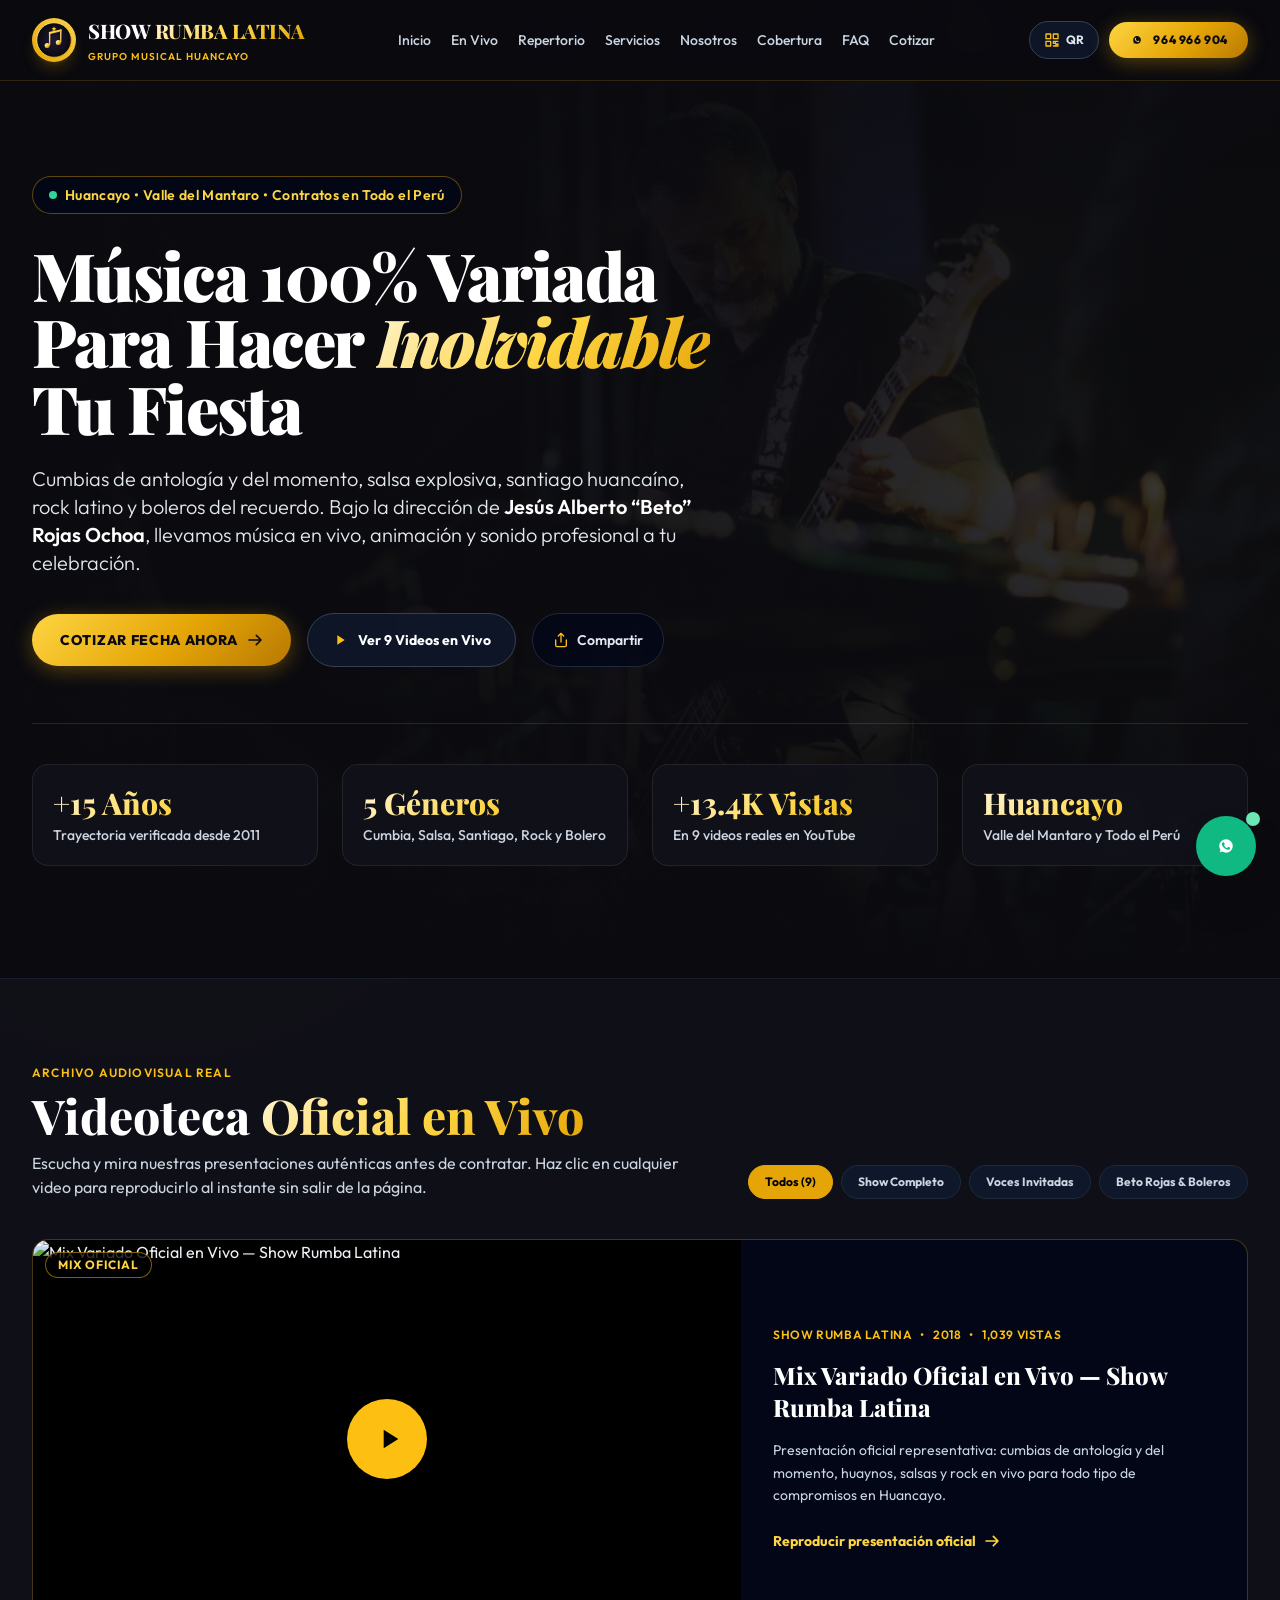
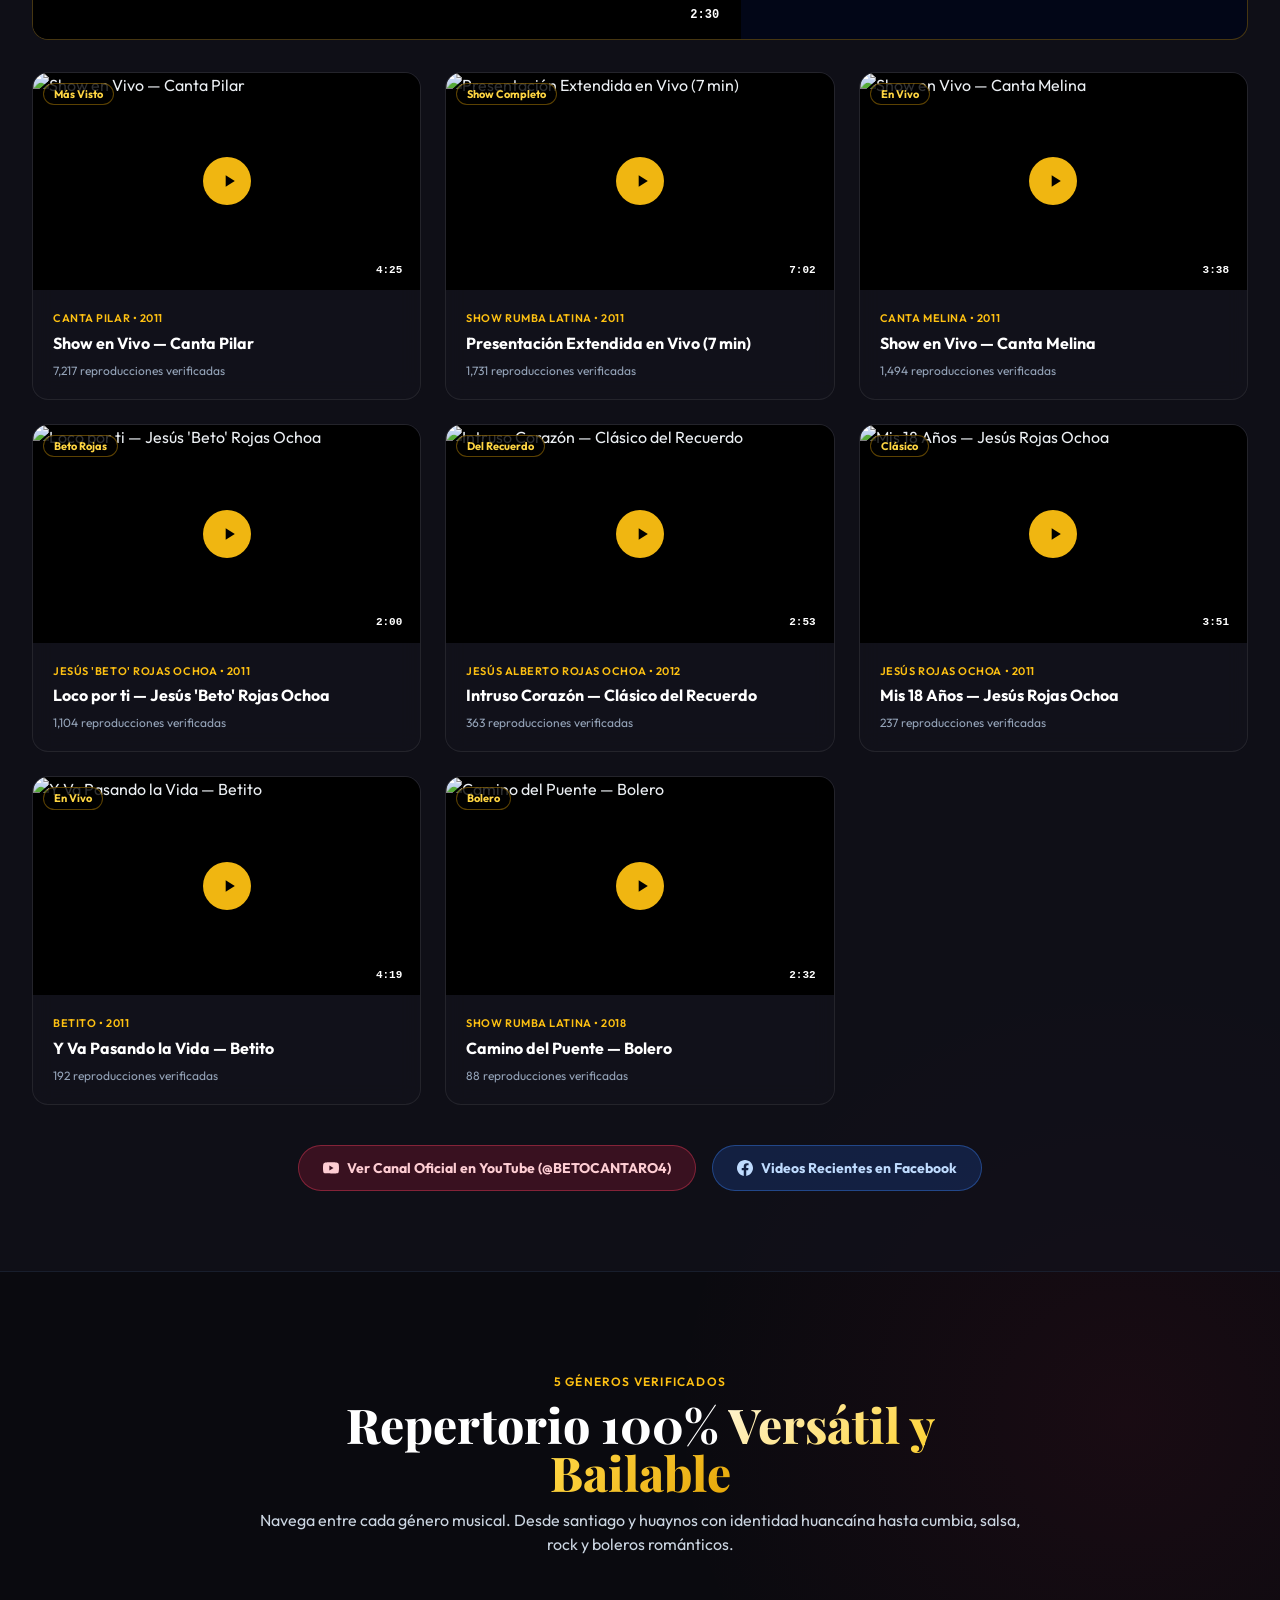
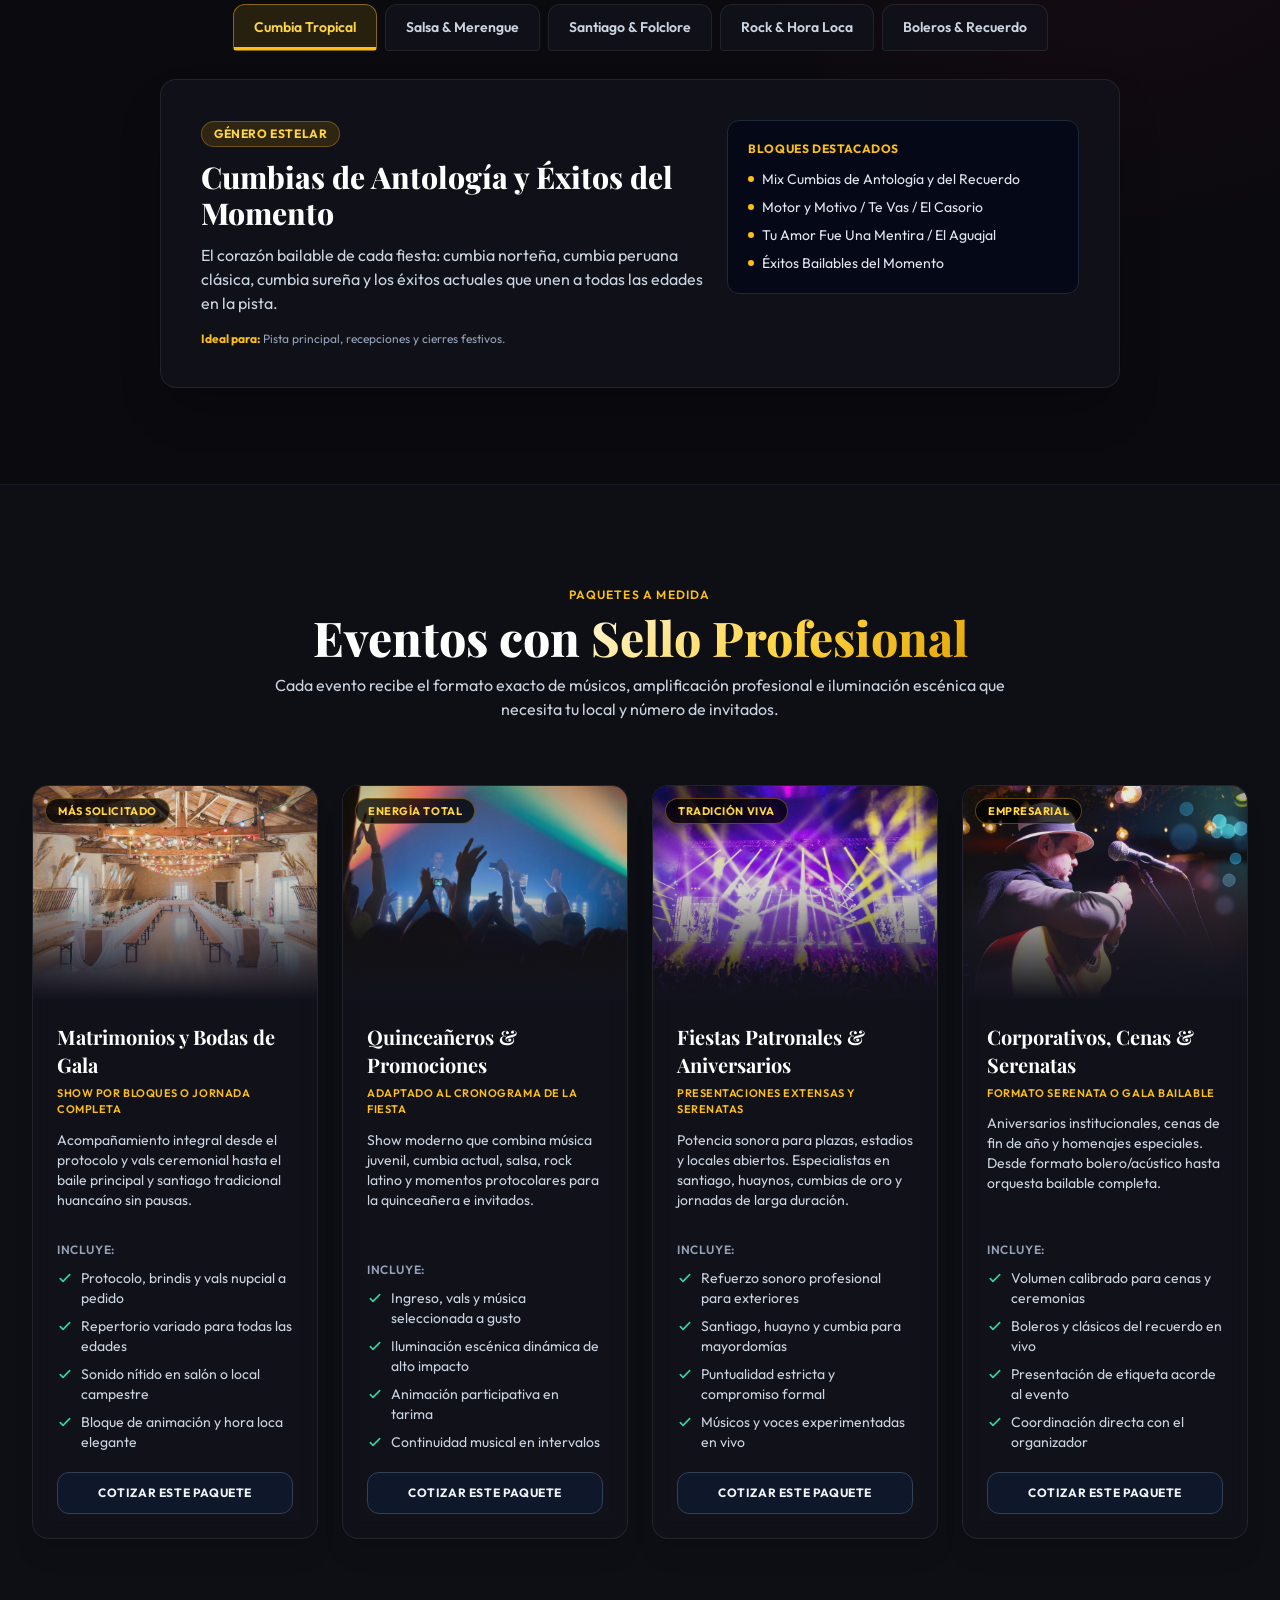
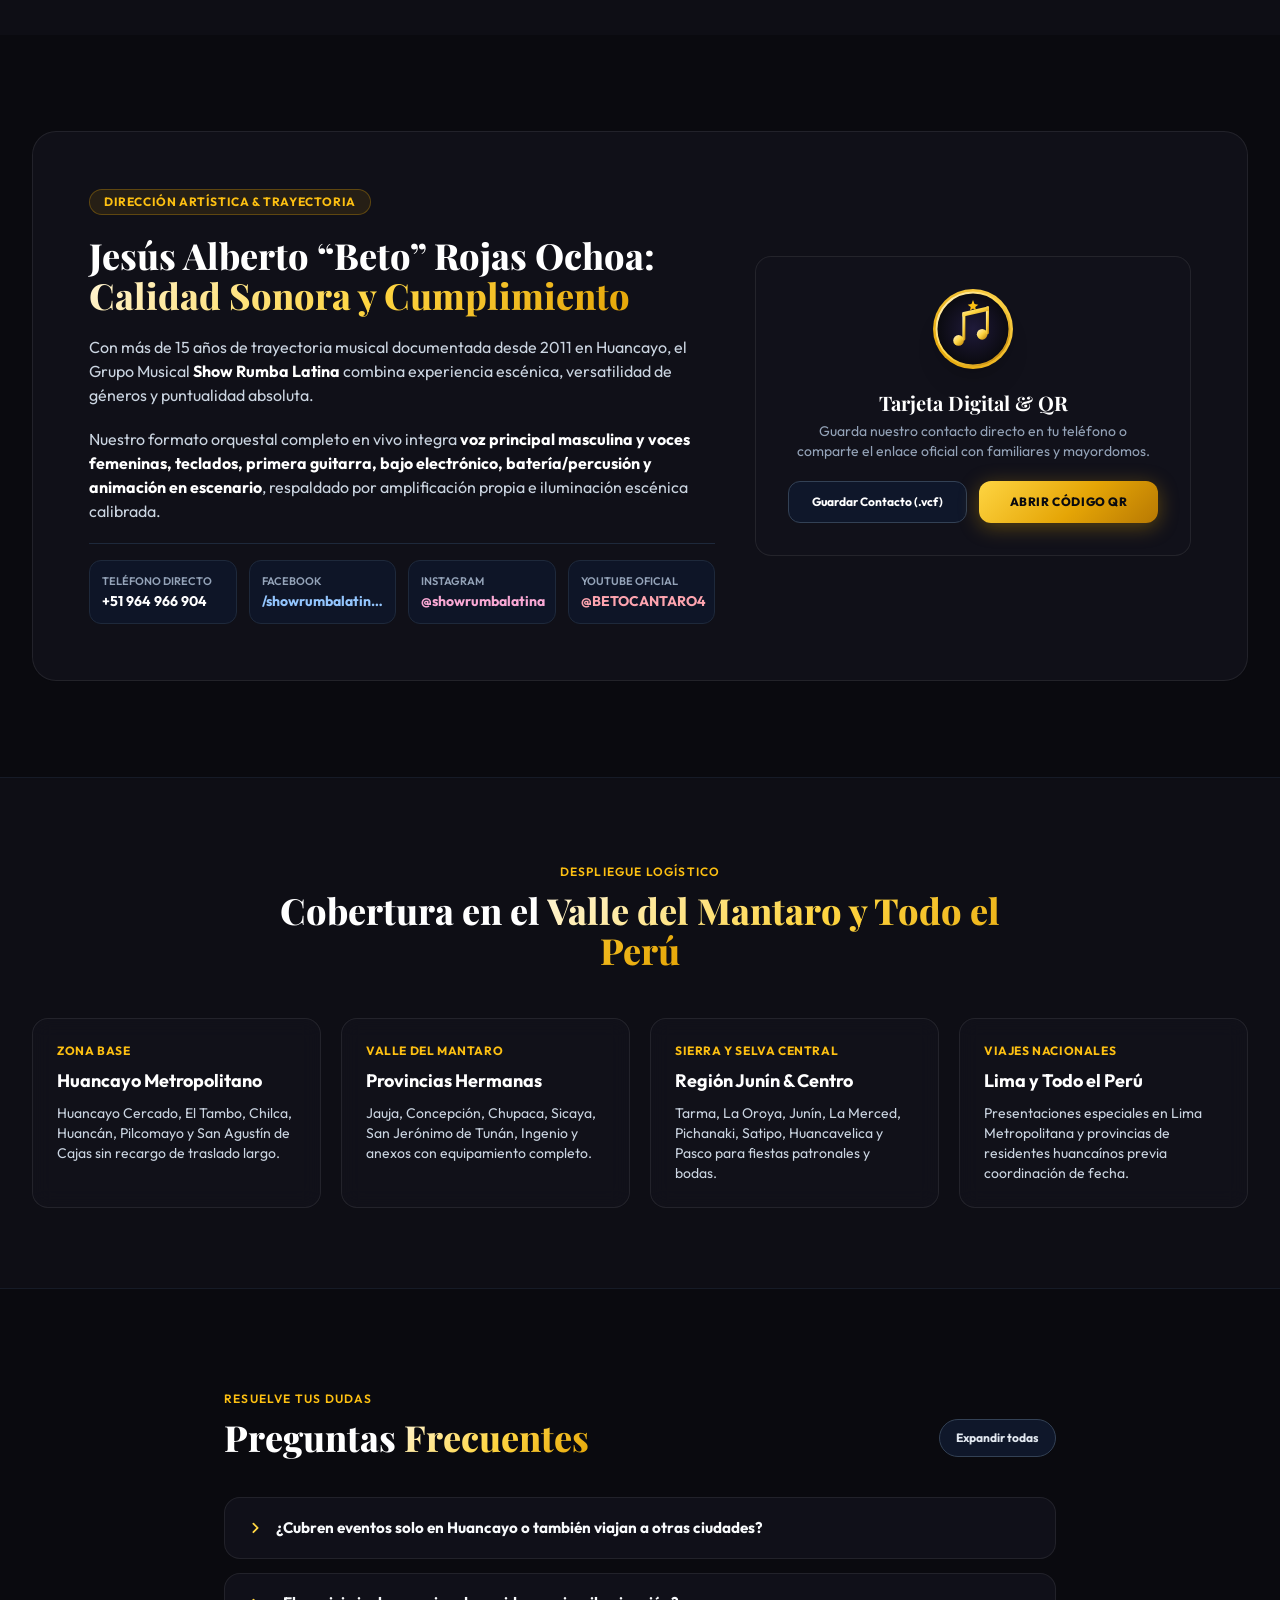
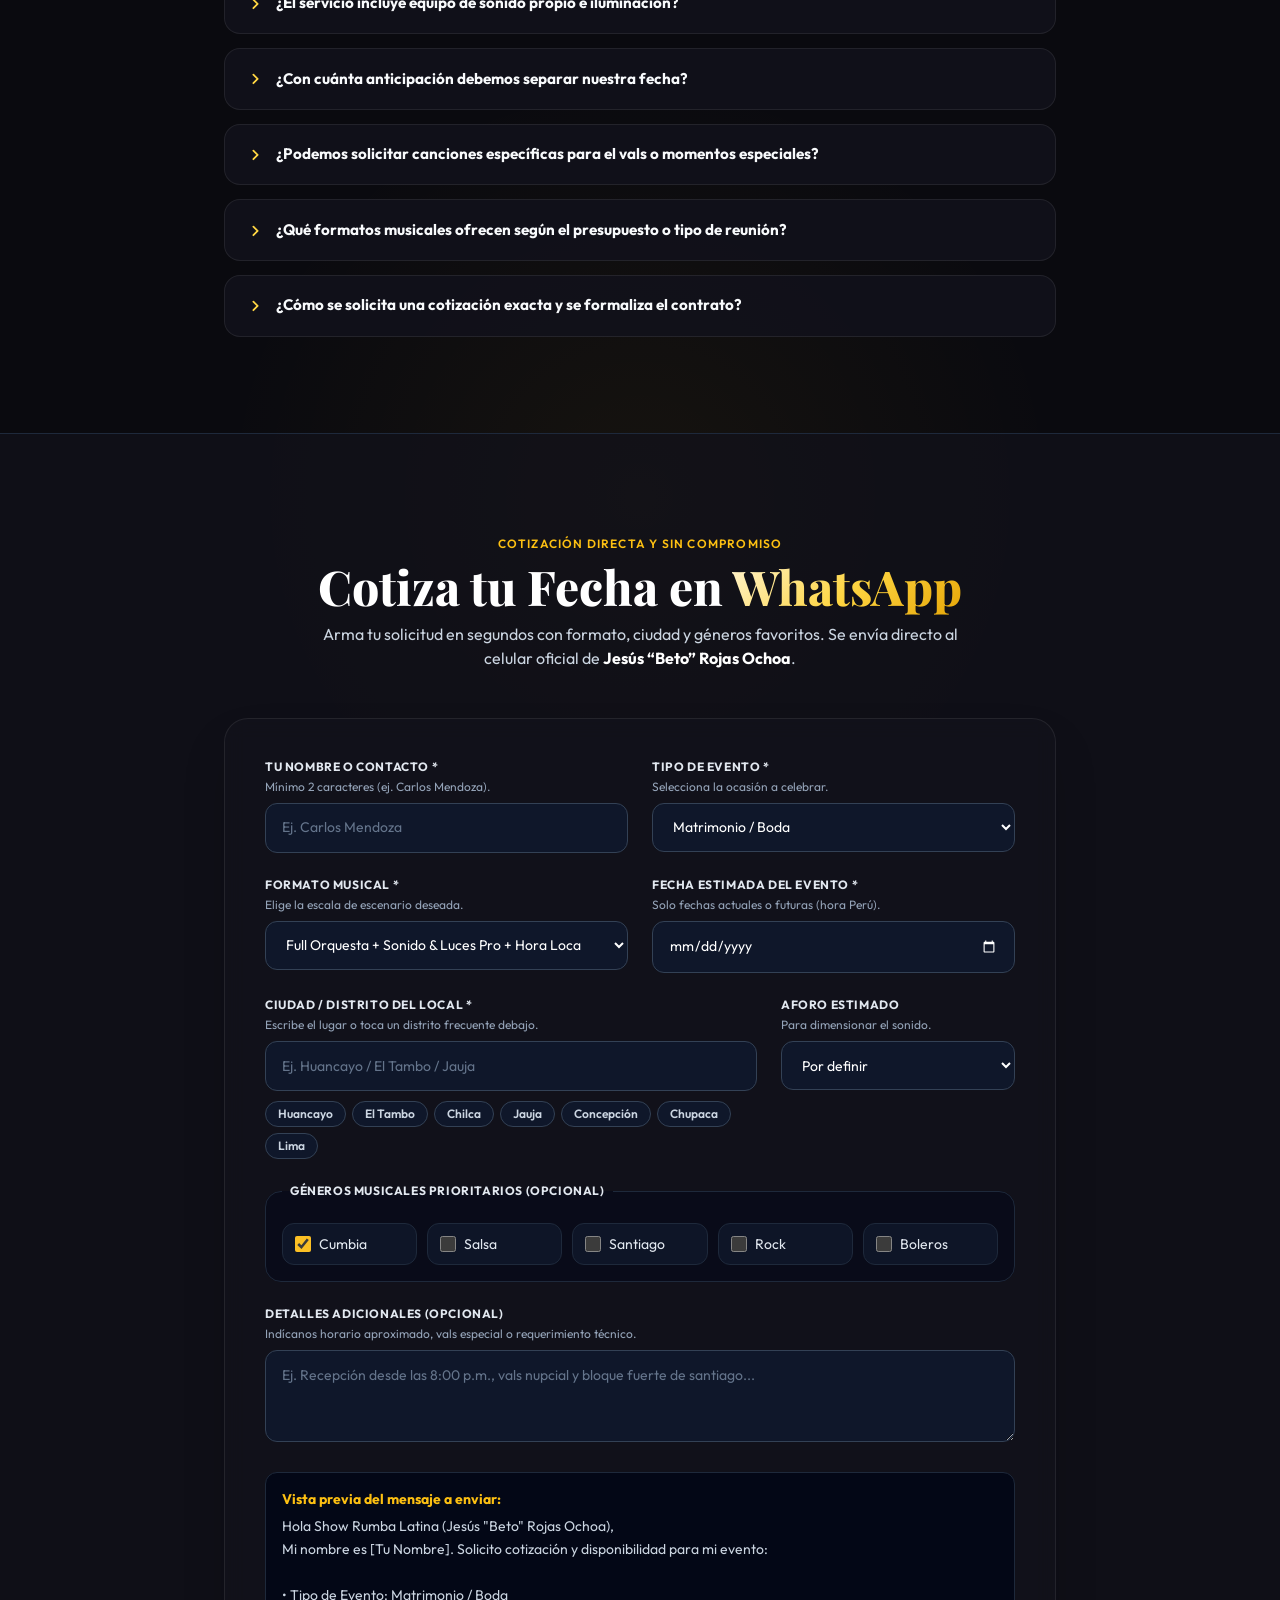
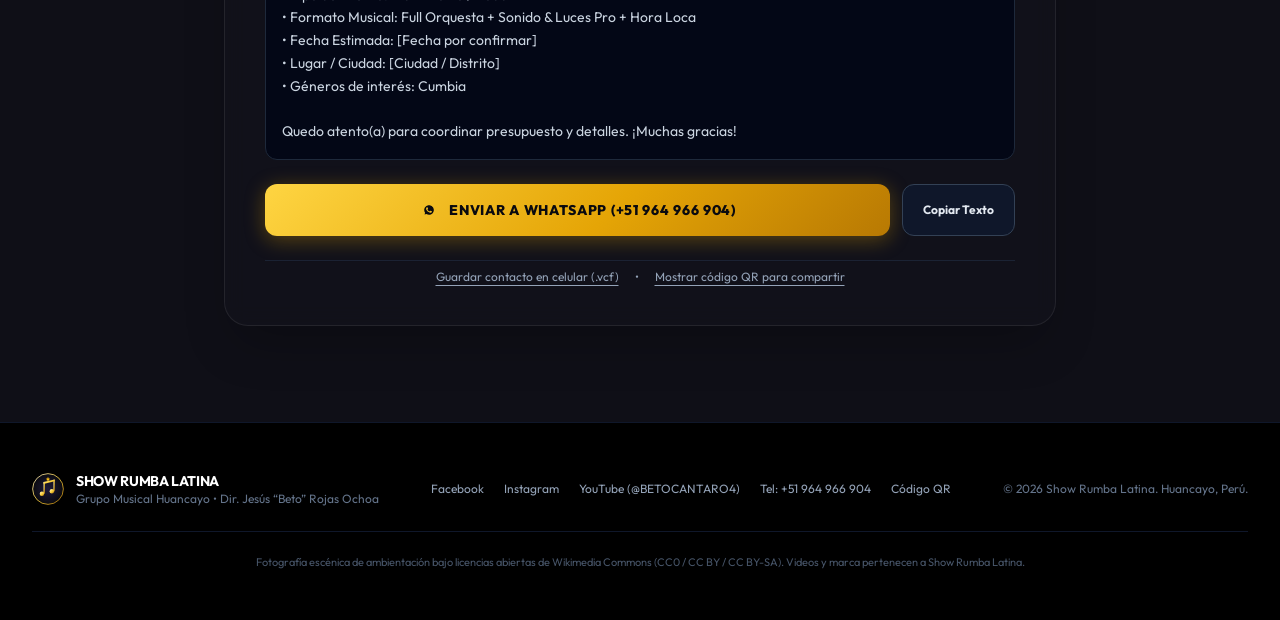
==== commit d120087f: "Updates" ====
--- a/index.html
+++ b/index.html
@@ -26,9 +26,9 @@
   <meta property="og:title" content="Show Rumba Latina | Grupo Musical Huancayo">
   <meta property="og:description" content="Música 100% variada para matrimonios, 15 años y fiestas patronales: cumbia, salsa, santiago, rock y boleros. Dir. Jesús 'Beto' Rojas Ochoa. Contratos: +51 964 966 904.">
   <meta property="og:url" content="https://showrumbalatina.github.io/">
-  <meta property="og:image" content="https://showrumbalatina.github.io/images/og-image.png">
-  <meta property="og:image:secure_url" content="https://showrumbalatina.github.io/images/og-image.png">
-  <meta property="og:image:type" content="image/png">
+  <meta property="og:image" content="https://showrumbalatina.github.io/images/og-image.jpg">
+  <meta property="og:image:secure_url" content="https://showrumbalatina.github.io/images/og-image.jpg">
+  <meta property="og:image:type" content="image/jpeg">
   <meta property="og:image:width" content="1200">
   <meta property="og:image:height" content="630">
   <meta property="og:image:alt" content="Show Rumba Latina - Grupo Musical en Huancayo">
@@ -38,7 +38,7 @@
   <meta name="twitter:card" content="summary_large_image">
   <meta name="twitter:title" content="Show Rumba Latina | Grupo Musical Huancayo">
   <meta name="twitter:description" content="Orquesta en vivo para bodas, 15 años y fiestas patronales en Huancayo. Cumbia, salsa, santiago, rock y boleros. WhatsApp: +51 964 966 904.">
-  <meta name="twitter:image" content="https://showrumbalatina.github.io/images/og-image.png">
+  <meta name="twitter:image" content="https://showrumbalatina.github.io/images/og-image.jpg">
 
   <!-- Schema.org #1: MusicGroup -->
   <script type="application/ld+json">
@@ -48,7 +48,7 @@
     "name": "Show Rumba Latina",
     "alternateName": "Grupo Musical Huancayo Show Rumba Latina",
     "url": "https://showrumbalatina.github.io/",
-    "image": "https://showrumbalatina.github.io/images/og-image.png",
+    "image": "https://showrumbalatina.github.io/images/og-image.jpg",
     "foundingDate": "2011",
     "description": "Agrupación musical de Huancayo dirigida por Jesús Alberto 'Beto' Rojas Ochoa con repertorio 100% variado en vivo: cumbias de antología y actuales, salsa, merengue, santiago, huaynos, rock latino y boleros.",
     "founder": {
@@ -164,8 +164,8 @@
   }
   </script>
 
-  <script type="module" crossorigin src="./assets/index-hvFby88E.js"></script>
-  <link rel="stylesheet" crossorigin href="./assets/index-ae2fgQer.css">
+  <script type="module" crossorigin src="./assets/index-DtplafQm.js"></script>
+  <link rel="stylesheet" crossorigin href="./assets/index-Dyjp4qj9.css">
 </head>
 <body class="bg-[#0a0a0f] text-slate-100 min-h-screen selection:bg-gold-500 selection:text-black">
 
@@ -762,6 +762,7 @@
                        name="clientName"
                        required
                        minlength="2"
+                       pattern=".*\S.*\S.*"
                        autocomplete="name"
                        placeholder="Ej. Carlos Mendoza"
                        aria-describedby="client-name-hint"
@@ -820,6 +821,7 @@
                        name="eventLocation"
                        required
                        minlength="2"
+                       pattern=".*\S.*\S.*"
                        placeholder="Ej. Huancayo / El Tambo / Jauja"
                        aria-describedby="event-location-hint"
                        data-error="event-location-error"
--- a/assets/index-Dyjp4qj9.css
+++ b/assets/index-Dyjp4qj9.css
@@ -0,0 +1 @@
+*,:before,:after{--tw-border-spacing-x: 0;--tw-border-spacing-y: 0;--tw-translate-x: 0;--tw-translate-y: 0;--tw-rotate: 0;--tw-skew-x: 0;--tw-skew-y: 0;--tw-scale-x: 1;--tw-scale-y: 1;--tw-pan-x: ;--tw-pan-y: ;--tw-pinch-zoom: ;--tw-scroll-snap-strictness: proximity;--tw-gradient-from-position: ;--tw-gradient-via-position: ;--tw-gradient-to-position: ;--tw-ordinal: ;--tw-slashed-zero: ;--tw-numeric-figure: ;--tw-numeric-spacing: ;--tw-numeric-fraction: ;--tw-ring-inset: ;--tw-ring-offset-width: 0px;--tw-ring-offset-color: #fff;--tw-ring-color: rgb(59 130 246 / .5);--tw-ring-offset-shadow: 0 0 #0000;--tw-ring-shadow: 0 0 #0000;--tw-shadow: 0 0 #0000;--tw-shadow-colored: 0 0 #0000;--tw-blur: ;--tw-brightness: ;--tw-contrast: ;--tw-grayscale: ;--tw-hue-rotate: ;--tw-invert: ;--tw-saturate: ;--tw-sepia: ;--tw-drop-shadow: ;--tw-backdrop-blur: ;--tw-backdrop-brightness: ;--tw-backdrop-contrast: ;--tw-backdrop-grayscale: ;--tw-backdrop-hue-rotate: ;--tw-backdrop-invert: ;--tw-backdrop-opacity: ;--tw-backdrop-saturate: ;--tw-backdrop-sepia: ;--tw-contain-size: ;--tw-contain-layout: ;--tw-contain-paint: ;--tw-contain-style: }::backdrop{--tw-border-spacing-x: 0;--tw-border-spacing-y: 0;--tw-translate-x: 0;--tw-translate-y: 0;--tw-rotate: 0;--tw-skew-x: 0;--tw-skew-y: 0;--tw-scale-x: 1;--tw-scale-y: 1;--tw-pan-x: ;--tw-pan-y: ;--tw-pinch-zoom: ;--tw-scroll-snap-strictness: proximity;--tw-gradient-from-position: ;--tw-gradient-via-position: ;--tw-gradient-to-position: ;--tw-ordinal: ;--tw-slashed-zero: ;--tw-numeric-figure: ;--tw-numeric-spacing: ;--tw-numeric-fraction: ;--tw-ring-inset: ;--tw-ring-offset-width: 0px;--tw-ring-offset-color: #fff;--tw-ring-color: rgb(59 130 246 / .5);--tw-ring-offset-shadow: 0 0 #0000;--tw-ring-shadow: 0 0 #0000;--tw-shadow: 0 0 #0000;--tw-shadow-colored: 0 0 #0000;--tw-blur: ;--tw-brightness: ;--tw-contrast: ;--tw-grayscale: ;--tw-hue-rotate: ;--tw-invert: ;--tw-saturate: ;--tw-sepia: ;--tw-drop-shadow: ;--tw-backdrop-blur: ;--tw-backdrop-brightness: ;--tw-backdrop-contrast: ;--tw-backdrop-grayscale: ;--tw-backdrop-hue-rotate: ;--tw-backdrop-invert: ;--tw-backdrop-opacity: ;--tw-backdrop-saturate: ;--tw-backdrop-sepia: ;--tw-contain-size: ;--tw-contain-layout: ;--tw-contain-paint: ;--tw-contain-style: }*,:before,:after{box-sizing:border-box;border-width:0;border-style:solid;border-color:#e5e7eb}:before,:after{--tw-content: ""}html,:host{line-height:1.5;-webkit-text-size-adjust:100%;-moz-tab-size:4;-o-tab-size:4;tab-size:4;font-family:Outfit,system-ui,sans-serif;font-feature-settings:normal;font-variation-settings:normal;-webkit-tap-highlight-color:transparent}body{margin:0;line-height:inherit}hr{height:0;color:inherit;border-top-width:1px}abbr:where([title]){-webkit-text-decoration:underline dotted;text-decoration:underline dotted}h1,h2,h3,h4,h5,h6{font-size:inherit;font-weight:inherit}a{color:inherit;text-decoration:inherit}b,strong{font-weight:bolder}code,kbd,samp,pre{font-family:ui-monospace,SFMono-Regular,Menlo,Monaco,Consolas,Liberation Mono,Courier New,monospace;font-feature-settings:normal;font-variation-settings:normal;font-size:1em}small{font-size:80%}sub,sup{font-size:75%;line-height:0;position:relative;vertical-align:baseline}sub{bottom:-.25em}sup{top:-.5em}table{text-indent:0;border-color:inherit;border-collapse:collapse}button,input,optgroup,select,textarea{font-family:inherit;font-feature-settings:inherit;font-variation-settings:inherit;font-size:100%;font-weight:inherit;line-height:inherit;letter-spacing:inherit;color:inherit;margin:0;padding:0}button,select{text-transform:none}button,input:where([type=button]),input:where([type=reset]),input:where([type=submit]){-webkit-appearance:button;background-color:transparent;background-image:none}:-moz-focusring{outline:auto}:-moz-ui-invalid{box-shadow:none}progress{vertical-align:baseline}::-webkit-inner-spin-button,::-webkit-outer-spin-button{height:auto}[type=search]{-webkit-appearance:textfield;outline-offset:-2px}::-webkit-search-decoration{-webkit-appearance:none}::-webkit-file-upload-button{-webkit-appearance:button;font:inherit}summary{display:list-item}blockquote,dl,dd,h1,h2,h3,h4,h5,h6,hr,figure,p,pre{margin:0}fieldset{margin:0;padding:0}legend{padding:0}ol,ul,menu{list-style:none;margin:0;padding:0}dialog{padding:0}textarea{resize:vertical}input::-moz-placeholder,textarea::-moz-placeholder{opacity:1;color:#9ca3af}input::placeholder,textarea::placeholder{opacity:1;color:#9ca3af}button,[role=button]{cursor:pointer}:disabled{cursor:default}img,svg,video,canvas,audio,iframe,embed,object{display:block;vertical-align:middle}img,video{max-width:100%;height:auto}[hidden]:where(:not([hidden=until-found])){display:none}.container{width:100%}@media(min-width:640px){.container{max-width:640px}}@media(min-width:768px){.container{max-width:768px}}@media(min-width:1024px){.container{max-width:1024px}}@media(min-width:1280px){.container{max-width:1280px}}@media(min-width:1536px){.container{max-width:1536px}}.pointer-events-none{pointer-events:none}.fixed{position:fixed}.absolute{position:absolute}.relative{position:relative}.inset-0{top:0;right:0;bottom:0;left:0}.-right-1{right:-.25rem}.-top-1{top:-.25rem}.bottom-2\.5{bottom:.625rem}.bottom-3{bottom:.75rem}.bottom-6{bottom:1.5rem}.left-0{left:0}.left-2\.5{left:.625rem}.left-3{left:.75rem}.right-2\.5{right:.625rem}.right-3{right:.75rem}.right-6{right:1.5rem}.top-0{top:0}.top-2\.5{top:.625rem}.top-3{top:.75rem}.z-0{z-index:0}.z-10{z-index:10}.z-40{z-index:40}.z-50{z-index:50}.mx-auto{margin-left:auto;margin-right:auto}.mb-1{margin-bottom:.25rem}.mb-1\.5{margin-bottom:.375rem}.mb-10{margin-bottom:2.5rem}.mb-12{margin-bottom:3rem}.mb-16{margin-bottom:4rem}.mb-2{margin-bottom:.5rem}.mb-2\.5{margin-bottom:.625rem}.mb-3{margin-bottom:.75rem}.mb-4{margin-bottom:1rem}.mb-5{margin-bottom:1.25rem}.mb-6{margin-bottom:1.5rem}.mb-7{margin-bottom:1.75rem}.mb-8{margin-bottom:2rem}.mb-9{margin-bottom:2.25rem}.mt-0\.5{margin-top:.125rem}.mt-1{margin-top:.25rem}.mt-10{margin-top:2.5rem}.mt-14{margin-top:3.5rem}.mt-2{margin-top:.5rem}.mt-2\.5{margin-top:.625rem}.mt-3{margin-top:.75rem}.block{display:block}.inline-block{display:inline-block}.inline{display:inline}.flex{display:flex}.inline-flex{display:inline-flex}.grid{display:grid}.hidden{display:none}.aspect-\[4\/3\]{aspect-ratio:4/3}.aspect-video{aspect-ratio:16 / 9}.h-1\.5{height:.375rem}.h-11{height:2.75rem}.h-12{height:3rem}.h-16{height:4rem}.h-2{height:.5rem}.h-20{height:5rem}.h-3\.5{height:.875rem}.h-4{height:1rem}.h-5{height:1.25rem}.h-52{height:13rem}.h-7{height:1.75rem}.h-8{height:2rem}.h-9{height:2.25rem}.h-full{height:100%}.min-h-screen{min-height:100vh}.w-1\.5{width:.375rem}.w-11{width:2.75rem}.w-12{width:3rem}.w-16{width:4rem}.w-2{width:.5rem}.w-20{width:5rem}.w-3\.5{width:.875rem}.w-4{width:1rem}.w-5{width:1.25rem}.w-52{width:13rem}.w-7{width:1.75rem}.w-8{width:2rem}.w-9{width:2.25rem}.w-\[min\(92vw\,28rem\)\]{width:min(92vw,28rem)}.w-\[min\(94vw\,56rem\)\]{width:min(94vw,56rem)}.w-full{width:100%}.max-w-0{max-width:0px}.max-w-2xl{max-width:42rem}.max-w-3xl{max-width:48rem}.max-w-4xl{max-width:56rem}.max-w-5xl{max-width:64rem}.max-w-7xl{max-width:80rem}.flex-1{flex:1 1 0%}.shrink-0{flex-shrink:0}.translate-x-0\.5{--tw-translate-x: .125rem;transform:translate(var(--tw-translate-x),var(--tw-translate-y)) rotate(var(--tw-rotate)) skew(var(--tw-skew-x)) skewY(var(--tw-skew-y)) scaleX(var(--tw-scale-x)) scaleY(var(--tw-scale-y))}.cursor-pointer{cursor:pointer}.select-none{-webkit-user-select:none;-moz-user-select:none;user-select:none}.grid-cols-1{grid-template-columns:repeat(1,minmax(0,1fr))}.grid-cols-2{grid-template-columns:repeat(2,minmax(0,1fr))}.flex-col{flex-direction:column}.flex-wrap{flex-wrap:wrap}.items-start{align-items:flex-start}.items-center{align-items:center}.justify-start{justify-content:flex-start}.justify-center{justify-content:center}.justify-between{justify-content:space-between}.gap-1\.5{gap:.375rem}.gap-10{gap:2.5rem}.gap-2{gap:.5rem}.gap-2\.5{gap:.625rem}.gap-3{gap:.75rem}.gap-3\.5{gap:.875rem}.gap-4{gap:1rem}.gap-5{gap:1.25rem}.gap-6{gap:1.5rem}.space-y-2>:not([hidden])~:not([hidden]){--tw-space-y-reverse: 0;margin-top:calc(.5rem * calc(1 - var(--tw-space-y-reverse)));margin-bottom:calc(.5rem * var(--tw-space-y-reverse))}.space-y-3>:not([hidden])~:not([hidden]){--tw-space-y-reverse: 0;margin-top:calc(.75rem * calc(1 - var(--tw-space-y-reverse)));margin-bottom:calc(.75rem * var(--tw-space-y-reverse))}.space-y-3\.5>:not([hidden])~:not([hidden]){--tw-space-y-reverse: 0;margin-top:calc(.875rem * calc(1 - var(--tw-space-y-reverse)));margin-bottom:calc(.875rem * var(--tw-space-y-reverse))}.space-y-4>:not([hidden])~:not([hidden]){--tw-space-y-reverse: 0;margin-top:calc(1rem * calc(1 - var(--tw-space-y-reverse)));margin-bottom:calc(1rem * var(--tw-space-y-reverse))}.space-y-5>:not([hidden])~:not([hidden]){--tw-space-y-reverse: 0;margin-top:calc(1.25rem * calc(1 - var(--tw-space-y-reverse)));margin-bottom:calc(1.25rem * var(--tw-space-y-reverse))}.space-y-6>:not([hidden])~:not([hidden]){--tw-space-y-reverse: 0;margin-top:calc(1.5rem * calc(1 - var(--tw-space-y-reverse)));margin-bottom:calc(1.5rem * var(--tw-space-y-reverse))}.self-start{align-self:flex-start}.overflow-hidden{overflow:hidden}.scroll-smooth{scroll-behavior:smooth}.truncate{overflow:hidden;text-overflow:ellipsis;white-space:nowrap}.whitespace-nowrap{white-space:nowrap}.whitespace-pre-wrap{white-space:pre-wrap}.rounded{border-radius:.25rem}.rounded-2xl{border-radius:1rem}.rounded-3xl{border-radius:1.5rem}.rounded-full{border-radius:9999px}.rounded-lg{border-radius:.5rem}.rounded-md{border-radius:.375rem}.rounded-xl{border-radius:.75rem}.border{border-width:1px}.border-y{border-top-width:1px;border-bottom-width:1px}.border-b{border-bottom-width:1px}.border-t{border-top-width:1px}.border-amber-500\/35{border-color:#f59e0b59}.border-blue-500\/40{border-color:#3b82f666}.border-emerald-500\/35{border-color:#10b98159}.border-gold-400{--tw-border-opacity: 1;border-color:rgb(253 192 18 / var(--tw-border-opacity, 1))}.border-gold-400\/50{border-color:#fdc01280}.border-gold-500{--tw-border-opacity: 1;border-color:rgb(229 165 6 / var(--tw-border-opacity, 1))}.border-gold-500\/20{border-color:#e5a50633}.border-gold-500\/25{border-color:#e5a50640}.border-gold-500\/30{border-color:#e5a5064d}.border-gold-500\/35{border-color:#e5a50659}.border-gold-500\/40{border-color:#e5a50666}.border-indigo-500\/35{border-color:#6366f159}.border-rose-500\/35{border-color:#f43f5e59}.border-rose-500\/40{border-color:#f43f5e66}.border-slate-700{--tw-border-opacity: 1;border-color:rgb(51 65 85 / var(--tw-border-opacity, 1))}.border-slate-800{--tw-border-opacity: 1;border-color:rgb(30 41 59 / var(--tw-border-opacity, 1))}.border-slate-800\/50{border-color:#1e293b80}.border-slate-800\/60{border-color:#1e293b99}.border-slate-800\/80{border-color:#1e293bcc}.border-slate-900{--tw-border-opacity: 1;border-color:rgb(15 23 42 / var(--tw-border-opacity, 1))}.border-white\/10{border-color:#ffffff1a}.bg-\[\#0a0a0f\]{--tw-bg-opacity: 1;background-color:rgb(10 10 15 / var(--tw-bg-opacity, 1))}.bg-\[\#0e0e16\]{--tw-bg-opacity: 1;background-color:rgb(14 14 22 / var(--tw-bg-opacity, 1))}.bg-amber-500\/15{background-color:#f59e0b26}.bg-black{--tw-bg-opacity: 1;background-color:rgb(0 0 0 / var(--tw-bg-opacity, 1))}.bg-black\/75{background-color:#000000bf}.bg-black\/80{background-color:#000c}.bg-black\/85{background-color:#000000d9}.bg-blue-600\/20{background-color:#2563eb33}.bg-brand-surface\/50{background-color:#12121c80}.bg-brand-surface\/70{background-color:#12121cb3}.bg-emerald-300{--tw-bg-opacity: 1;background-color:rgb(110 231 183 / var(--tw-bg-opacity, 1))}.bg-emerald-400{--tw-bg-opacity: 1;background-color:rgb(52 211 153 / var(--tw-bg-opacity, 1))}.bg-emerald-500{--tw-bg-opacity: 1;background-color:rgb(16 185 129 / var(--tw-bg-opacity, 1))}.bg-emerald-500\/15{background-color:#10b98126}.bg-gold-400{--tw-bg-opacity: 1;background-color:rgb(253 192 18 / var(--tw-bg-opacity, 1))}.bg-gold-400\/95{background-color:#fdc012f2}.bg-gold-500{--tw-bg-opacity: 1;background-color:rgb(229 165 6 / var(--tw-bg-opacity, 1))}.bg-gold-500\/10{background-color:#e5a5061a}.bg-gold-500\/15{background-color:#e5a50626}.bg-gold-500\/20{background-color:#e5a50633}.bg-indigo-500\/15{background-color:#6366f126}.bg-rose-500\/15{background-color:#f43f5e26}.bg-rose-600\/20{background-color:#e11d4833}.bg-slate-900{--tw-bg-opacity: 1;background-color:rgb(15 23 42 / var(--tw-bg-opacity, 1))}.bg-slate-900\/90{background-color:#0f172ae6}.bg-slate-950{--tw-bg-opacity: 1;background-color:rgb(2 6 23 / var(--tw-bg-opacity, 1))}.bg-slate-950\/40{background-color:#02061766}.bg-slate-950\/60{background-color:#02061799}.bg-slate-950\/70{background-color:#020617b3}.bg-slate-950\/75{background-color:#020617bf}.bg-slate-950\/80{background-color:#020617cc}.bg-slate-950\/85{background-color:#020617d9}.bg-white{--tw-bg-opacity: 1;background-color:rgb(255 255 255 / var(--tw-bg-opacity, 1))}.bg-gradient-to-r{background-image:linear-gradient(to right,var(--tw-gradient-stops))}.bg-gradient-to-t{background-image:linear-gradient(to top,var(--tw-gradient-stops))}.bg-gradient-to-tr{background-image:linear-gradient(to top right,var(--tw-gradient-stops))}.from-\[\#0a0a0f\]{--tw-gradient-from: #0a0a0f var(--tw-gradient-from-position);--tw-gradient-to: rgb(10 10 15 / 0) var(--tw-gradient-to-position);--tw-gradient-stops: var(--tw-gradient-from), var(--tw-gradient-to)}.from-\[\#12121c\]{--tw-gradient-from: #12121c var(--tw-gradient-from-position);--tw-gradient-to: rgb(18 18 28 / 0) var(--tw-gradient-to-position);--tw-gradient-stops: var(--tw-gradient-from), var(--tw-gradient-to)}.from-black\/80{--tw-gradient-from: rgb(0 0 0 / .8) var(--tw-gradient-from-position);--tw-gradient-to: rgb(0 0 0 / 0) var(--tw-gradient-to-position);--tw-gradient-stops: var(--tw-gradient-from), var(--tw-gradient-to)}.from-gold-500{--tw-gradient-from: #e5a506 var(--tw-gradient-from-position);--tw-gradient-to: rgb(229 165 6 / 0) var(--tw-gradient-to-position);--tw-gradient-stops: var(--tw-gradient-from), var(--tw-gradient-to)}.via-\[\#0a0a0f\]\/85{--tw-gradient-to: rgb(10 10 15 / 0) var(--tw-gradient-to-position);--tw-gradient-stops: var(--tw-gradient-from), rgb(10 10 15 / .85) var(--tw-gradient-via-position), var(--tw-gradient-to)}.via-\[\#12121c\]\/20{--tw-gradient-to: rgb(18 18 28 / 0) var(--tw-gradient-to-position);--tw-gradient-stops: var(--tw-gradient-from), rgb(18 18 28 / .2) var(--tw-gradient-via-position), var(--tw-gradient-to)}.via-black\/20{--tw-gradient-to: rgb(0 0 0 / 0) var(--tw-gradient-to-position);--tw-gradient-stops: var(--tw-gradient-from), rgb(0 0 0 / .2) var(--tw-gradient-via-position), var(--tw-gradient-to)}.via-black\/25{--tw-gradient-to: rgb(0 0 0 / 0) var(--tw-gradient-to-position);--tw-gradient-stops: var(--tw-gradient-from), rgb(0 0 0 / .25) var(--tw-gradient-via-position), var(--tw-gradient-to)}.via-transparent{--tw-gradient-to: rgb(0 0 0 / 0) var(--tw-gradient-to-position);--tw-gradient-stops: var(--tw-gradient-from), transparent var(--tw-gradient-via-position), var(--tw-gradient-to)}.to-\[\#0a0a0f\]\/55{--tw-gradient-to: rgb(10 10 15 / .55) var(--tw-gradient-to-position)}.to-\[\#0a0a0f\]\/75{--tw-gradient-to: rgb(10 10 15 / .75) var(--tw-gradient-to-position)}.to-amber-300{--tw-gradient-to: #fcd34d var(--tw-gradient-to-position)}.to-transparent{--tw-gradient-to: transparent var(--tw-gradient-to-position)}.fill-current{fill:currentColor}.object-cover{-o-object-fit:cover;object-fit:cover}.object-center{-o-object-position:center;object-position:center}.p-0\.5{padding:.125rem}.p-2{padding:.5rem}.p-3{padding:.75rem}.p-4{padding:1rem}.p-5{padding:1.25rem}.p-6{padding:1.5rem}.p-8{padding:2rem}.px-2{padding-left:.5rem;padding-right:.5rem}.px-2\.5{padding-left:.625rem;padding-right:.625rem}.px-3{padding-left:.75rem;padding-right:.75rem}.px-3\.5{padding-left:.875rem;padding-right:.875rem}.px-4{padding-left:1rem;padding-right:1rem}.px-5{padding-left:1.25rem;padding-right:1.25rem}.px-6{padding-left:1.5rem;padding-right:1.5rem}.px-7{padding-left:1.75rem;padding-right:1.75rem}.py-0\.5{padding-top:.125rem;padding-bottom:.125rem}.py-1{padding-top:.25rem;padding-bottom:.25rem}.py-1\.5{padding-top:.375rem;padding-bottom:.375rem}.py-12{padding-top:3rem;padding-bottom:3rem}.py-2{padding-top:.5rem;padding-bottom:.5rem}.py-2\.5{padding-top:.625rem;padding-bottom:.625rem}.py-20{padding-top:5rem;padding-bottom:5rem}.py-24{padding-top:6rem;padding-bottom:6rem}.py-3{padding-top:.75rem;padding-bottom:.75rem}.py-4{padding-top:1rem;padding-bottom:1rem}.py-6{padding-top:1.5rem;padding-bottom:1.5rem}.pb-1{padding-bottom:.25rem}.pb-2{padding-bottom:.5rem}.pb-20{padding-bottom:5rem}.pb-5{padding-bottom:1.25rem}.pb-6{padding-bottom:1.5rem}.pl-0{padding-left:0}.pt-1{padding-top:.25rem}.pt-10{padding-top:2.5rem}.pt-2{padding-top:.5rem}.pt-32{padding-top:8rem}.pt-4{padding-top:1rem}.pt-5{padding-top:1.25rem}.text-left{text-align:left}.text-center{text-align:center}.font-display{font-family:Playfair Display,Georgia,serif}.font-mono{font-family:ui-monospace,SFMono-Regular,Menlo,Monaco,Consolas,Liberation Mono,Courier New,monospace}.font-sans{font-family:Outfit,system-ui,sans-serif}.text-2xl{font-size:1.5rem;line-height:2rem}.text-3xl{font-size:1.875rem;line-height:2.25rem}.text-4xl{font-size:2.25rem;line-height:2.5rem}.text-\[10px\]{font-size:10px}.text-\[11px\]{font-size:11px}.text-base{font-size:1rem;line-height:1.5rem}.text-lg{font-size:1.125rem;line-height:1.75rem}.text-sm{font-size:.875rem;line-height:1.25rem}.text-xl{font-size:1.25rem;line-height:1.75rem}.text-xs{font-size:.75rem;line-height:1rem}.font-black{font-weight:900}.font-bold{font-weight:700}.font-extrabold{font-weight:800}.font-light{font-weight:300}.font-medium{font-weight:500}.font-semibold{font-weight:600}.uppercase{text-transform:uppercase}.italic{font-style:italic}.leading-\[1\.08\]{line-height:1.08}.leading-none{line-height:1}.leading-relaxed{line-height:1.625}.leading-snug{line-height:1.375}.tracking-tight{letter-spacing:-.025em}.tracking-wide{letter-spacing:.025em}.tracking-wider{letter-spacing:.05em}.tracking-widest{letter-spacing:.1em}.text-amber-300{--tw-text-opacity: 1;color:rgb(252 211 77 / var(--tw-text-opacity, 1))}.text-black{--tw-text-opacity: 1;color:rgb(0 0 0 / var(--tw-text-opacity, 1))}.text-blue-200{--tw-text-opacity: 1;color:rgb(191 219 254 / var(--tw-text-opacity, 1))}.text-blue-300{--tw-text-opacity: 1;color:rgb(147 197 253 / var(--tw-text-opacity, 1))}.text-emerald-300{--tw-text-opacity: 1;color:rgb(110 231 183 / var(--tw-text-opacity, 1))}.text-emerald-400{--tw-text-opacity: 1;color:rgb(52 211 153 / var(--tw-text-opacity, 1))}.text-gold-300{--tw-text-opacity: 1;color:rgb(254 213 66 / var(--tw-text-opacity, 1))}.text-gold-400{--tw-text-opacity: 1;color:rgb(253 192 18 / var(--tw-text-opacity, 1))}.text-indigo-300{--tw-text-opacity: 1;color:rgb(165 180 252 / var(--tw-text-opacity, 1))}.text-pink-300{--tw-text-opacity: 1;color:rgb(249 168 212 / var(--tw-text-opacity, 1))}.text-rose-200{--tw-text-opacity: 1;color:rgb(254 205 211 / var(--tw-text-opacity, 1))}.text-rose-300{--tw-text-opacity: 1;color:rgb(253 164 175 / var(--tw-text-opacity, 1))}.text-slate-100{--tw-text-opacity: 1;color:rgb(241 245 249 / var(--tw-text-opacity, 1))}.text-slate-200{--tw-text-opacity: 1;color:rgb(226 232 240 / var(--tw-text-opacity, 1))}.text-slate-300{--tw-text-opacity: 1;color:rgb(203 213 225 / var(--tw-text-opacity, 1))}.text-slate-400{--tw-text-opacity: 1;color:rgb(148 163 184 / var(--tw-text-opacity, 1))}.text-slate-500{--tw-text-opacity: 1;color:rgb(100 116 139 / var(--tw-text-opacity, 1))}.text-slate-600{--tw-text-opacity: 1;color:rgb(71 85 105 / var(--tw-text-opacity, 1))}.text-white{--tw-text-opacity: 1;color:rgb(255 255 255 / var(--tw-text-opacity, 1))}.underline{text-decoration-line:underline}.underline-offset-4{text-underline-offset:4px}.accent-amber-400{accent-color:#fbbf24}.opacity-45{opacity:.45}.shadow-2xl{--tw-shadow: 0 25px 50px -12px rgb(0 0 0 / .25);--tw-shadow-colored: 0 25px 50px -12px var(--tw-shadow-color);box-shadow:var(--tw-ring-offset-shadow, 0 0 #0000),var(--tw-ring-shadow, 0 0 #0000),var(--tw-shadow)}.shadow-inner{--tw-shadow: inset 0 2px 4px 0 rgb(0 0 0 / .05);--tw-shadow-colored: inset 0 2px 4px 0 var(--tw-shadow-color);box-shadow:var(--tw-ring-offset-shadow, 0 0 #0000),var(--tw-ring-shadow, 0 0 #0000),var(--tw-shadow)}.shadow-lg{--tw-shadow: 0 10px 15px -3px rgb(0 0 0 / .1), 0 4px 6px -4px rgb(0 0 0 / .1);--tw-shadow-colored: 0 10px 15px -3px var(--tw-shadow-color), 0 4px 6px -4px var(--tw-shadow-color);box-shadow:var(--tw-ring-offset-shadow, 0 0 #0000),var(--tw-ring-shadow, 0 0 #0000),var(--tw-shadow)}.shadow-xl{--tw-shadow: 0 20px 25px -5px rgb(0 0 0 / .1), 0 8px 10px -6px rgb(0 0 0 / .1);--tw-shadow-colored: 0 20px 25px -5px var(--tw-shadow-color), 0 8px 10px -6px var(--tw-shadow-color);box-shadow:var(--tw-ring-offset-shadow, 0 0 #0000),var(--tw-ring-shadow, 0 0 #0000),var(--tw-shadow)}.shadow-gold-500\/20{--tw-shadow-color: rgb(229 165 6 / .2);--tw-shadow: var(--tw-shadow-colored)}.blur{--tw-blur: blur(8px);filter:var(--tw-blur) var(--tw-brightness) var(--tw-contrast) var(--tw-grayscale) var(--tw-hue-rotate) var(--tw-invert) var(--tw-saturate) var(--tw-sepia) var(--tw-drop-shadow)}.filter{filter:var(--tw-blur) var(--tw-brightness) var(--tw-contrast) var(--tw-grayscale) var(--tw-hue-rotate) var(--tw-invert) var(--tw-saturate) var(--tw-sepia) var(--tw-drop-shadow)}.transition-all{transition-property:all;transition-timing-function:cubic-bezier(.4,0,.2,1);transition-duration:.15s}.transition-colors{transition-property:color,background-color,border-color,text-decoration-color,fill,stroke;transition-timing-function:cubic-bezier(.4,0,.2,1);transition-duration:.15s}.transition-transform{transition-property:transform;transition-timing-function:cubic-bezier(.4,0,.2,1);transition-duration:.15s}.duration-300{transition-duration:.3s}.duration-500{transition-duration:.5s}.ease-in-out{transition-timing-function:cubic-bezier(.4,0,.2,1)}@property --fade-start{syntax: "<length>"; inherits: false; initial-value: 0px;}@property --fade-end{syntax: "<length>"; inherits: false; initial-value: 0px;}html{scroll-behavior:smooth;font-family:Outfit,system-ui,sans-serif;color-scheme:dark}@media(prefers-reduced-motion:reduce){html{scroll-behavior:auto}}body{background-color:#0a0a0f;color:#f1f5f9;overflow-x:hidden;background-image:radial-gradient(650px circle at 12% 8%,rgba(229,165,6,.08),transparent 65%),radial-gradient(700px circle at 88% 35%,rgba(225,29,72,.07),transparent 65%),radial-gradient(600px circle at 50% 80%,rgba(253,192,18,.05),transparent 70%)}.skip-link{position:fixed;top:-100%;left:1rem;z-index:100;padding:.75rem 1.25rem;border-radius:9999px;background:#fed542;color:#0a0a0f;font-weight:800;font-size:.875rem;text-decoration:none;box-shadow:0 10px 30px #0009}.skip-link:focus-visible{top:1rem;outline:3px solid #ffffff;outline-offset:2px}.visually-hidden:where(:not(:focus-within,:active)){position:absolute!important;clip-path:inset(50%)!important;overflow:hidden!important;width:1px!important;height:1px!important;margin:-1px!important;padding:0!important;border:0!important;white-space:nowrap!important}::-webkit-scrollbar{width:8px;height:6px}::-webkit-scrollbar-track{background:#0a0a0f}::-webkit-scrollbar-thumb{background:#2a2a40;border-radius:4px}::-webkit-scrollbar-thumb:hover{background:#fdc012}.glass-nav{background:#0a0a0fe0;backdrop-filter:blur(12px);-webkit-backdrop-filter:blur(12px);border-bottom:1px solid rgba(253,192,18,.16)}.glass-card{background:#12121cc7;backdrop-filter:blur(10px);-webkit-backdrop-filter:blur(10px);border:1px solid rgba(255,255,255,.08);transition:border-color .25s ease,transform .25s ease,box-shadow .25s ease}.glass-card:hover{border-color:#fdc01266}.gold-gradient-text{background:linear-gradient(135deg,#fff5d6,#fed542 52%,#e5a506);-webkit-background-clip:text;background-clip:text;-webkit-text-fill-color:transparent}.gold-gradient-btn{background:linear-gradient(135deg,#fed542,#e5a506 55%,#b87903);color:#0a0a0f;font-weight:800;box-shadow:0 4px 20px #e5a50659;transition:background-color .2s ease,box-shadow .25s ease,transform .25s ease}.gold-gradient-btn:hover{box-shadow:0 6px 28px #e5a5068c;transform:translateY(-2px)}@media(prefers-reduced-motion:reduce){.gold-gradient-btn:hover,.glass-card:hover{transform:none}}@keyframes reveal-up{0%{opacity:0;transform:translateY(22px)}to{opacity:1;transform:translateY(0)}}@media(prefers-reduced-motion:no-preference){@supports ((animation-timeline: view()) and (animation-range: entry)){.reveal-item{animation:reveal-up linear both;animation-timeline:view();animation-range:entry 0% entry 32%}}}.reveal-js-pending{opacity:0;transform:translateY(20px)}.reveal-js-visible{opacity:1;transform:translateY(0);transition:opacity .45s cubic-bezier(.22,1,.36,1),transform .45s cubic-bezier(.22,1,.36,1)}.tablist-scroller{display:flex;flex-wrap:nowrap;gap:.5rem;overflow-x:auto;scroll-snap-type:inline proximity;scroll-padding-inline:2.5rem;scrollbar-width:none;-ms-overflow-style:none;--fade-size: 2.5rem}.tablist-scroller::-webkit-scrollbar{display:none}@supports (animation-timeline: scroll()){.tablist-scroller{-webkit-mask:linear-gradient(black,black) no-clip,linear-gradient(to right,black,transparent) 0 0 / var(--fade-start) 100% no-repeat no-clip,linear-gradient(to right,transparent,black) 100% 0 / var(--fade-end) 100% no-repeat no-clip;-webkit-mask-composite:source-out;mask:linear-gradient(black,black) no-clip subtract,linear-gradient(to right,black,transparent) 0 0 / var(--fade-start) 100% no-repeat no-clip,linear-gradient(to right,transparent,black) 100% 0 / var(--fade-end) 100% no-repeat no-clip;animation:reveal-fade-start linear both,hide-fade-end linear both;animation-timeline:scroll(self inline);animation-range:0 var(--fade-size),calc(100% - var(--fade-size)) 100%}}@supports not (animation-timeline: scroll()){.tablist-scroller{-webkit-mask:linear-gradient(black,black) no-clip,linear-gradient(to right,black,transparent) 0 0 / var(--fade-start) 100% no-repeat no-clip,linear-gradient(to right,transparent,black) 100% 0 / var(--fade-end) 100% no-repeat no-clip;-webkit-mask-composite:source-out;mask:linear-gradient(black,black) no-clip subtract,linear-gradient(to right,black,transparent) 0 0 / var(--fade-start) 100% no-repeat no-clip,linear-gradient(to right,transparent,black) 100% 0 / var(--fade-end) 100% no-repeat no-clip;transition:--fade-start .2s ease,--fade-end .2s ease}.tablist-scroller.more-start{--fade-start: var(--fade-size)}.tablist-scroller.more-end{--fade-end: var(--fade-size)}}@keyframes reveal-fade-start{to{--fade-start: var(--fade-size)}}@keyframes hide-fade-end{0%{--fade-end: var(--fade-size)}}.rep-tab{position:relative;flex:none;scroll-snap-align:start;padding:.75rem 1.25rem;border-radius:.75rem .75rem .25rem .25rem;font-size:.875rem;font-weight:600;color:#cbd5e1;background:#12121ccc;border:1px solid rgba(255,255,255,.08);white-space:nowrap;cursor:pointer;transition:color .2s ease,background-color .2s ease,border-color .2s ease}.rep-tab:hover{color:#fef5c7;border-color:#fdc01259}.rep-tab:focus-visible{outline:2px solid #fed542;outline-offset:2px}.rep-tab[aria-selected=true]{color:#fed542;background:#fdc0121f;border-color:#fdc01273}.rep-tab[aria-selected=true]:after{content:"";position:absolute;inset:auto 0 0;border-block-end:3px solid #fdc012}.tabpanels-stack{display:grid}.rep-tabpanel{grid-area:1 / 1}.rep-tabpanel[hidden]{pointer-events:none}dialog:modal{overscroll-behavior:contain;margin:auto;max-width:min(94vw,58rem);max-height:92dvh;background:transparent;border:none;padding:0;color:#f1f5f9}dialog::backdrop{overflow:hidden;overscroll-behavior:contain;background:#05050ae0;backdrop-filter:blur(8px);-webkit-backdrop-filter:blur(8px)}@media(prefers-reduced-motion:no-preference){dialog[open]{opacity:1;transform:scale(1);transition:opacity .22s ease-out,transform .22s ease-out,display .22s ease-out,overlay .22s ease-out;transition-behavior:allow-discrete}@starting-style{dialog[open]{opacity:0;transform:scale(.96)}}}.faq-item{border-radius:1rem;background:#12121ccc;border:1px solid rgba(255,255,255,.08);transition:border-color .2s ease}.faq-item[open],.faq-item:hover{border-color:#fdc01266}.faq-summary{list-style:none;display:flex;align-items:center;gap:.75rem;padding:1.15rem 1.35rem;font-weight:700;font-size:.95rem;color:#f8fafc;cursor:pointer}.faq-summary::-webkit-details-marker{display:none}.faq-summary:focus-visible{outline:2px solid #fed542;outline-offset:-2px;border-radius:1rem}.faq-summary:before{content:"";inline-size:1.15em;block-size:1.15em;flex-shrink:0;background-color:#fed542;-webkit-mask:url("data:image/svg+xml,%3Csvg xmlns='http://www.w3.org/2000/svg' viewBox='0 0 24 24' fill='none' stroke='black' stroke-width='2.5' stroke-linecap='round' stroke-linejoin='round'%3E%3Cpolyline points='6 9 12 15 18 9'/%3E%3C/svg%3E") no-repeat center / contain;mask:url("data:image/svg+xml,%3Csvg xmlns='http://www.w3.org/2000/svg' viewBox='0 0 24 24' fill='none' stroke='black' stroke-width='2.5' stroke-linecap='round' stroke-linejoin='round'%3E%3Cpolyline points='6 9 12 15 18 9'/%3E%3C/svg%3E") no-repeat center / contain;rotate:-90deg}.faq-item[open]>.faq-summary:before{rotate:0deg}@media(prefers-reduced-motion:no-preference){.faq-summary:before{transition:rotate .2s ease}}.faq-item::details-content{interpolate-size:allow-keywords;overflow:clip;contain:layout}.faq-item:not([open])::details-content{block-size:0}@media(prefers-reduced-motion:no-preference){.faq-item::details-content{transition:block-size .28s ease-in-out,content-visibility .28s ease-in-out;transition-behavior:allow-discrete}}[data-faq-toggle][aria-expanded=true] .label-expand,[data-faq-toggle][aria-expanded=false] .label-collapse{display:none}.field-input{width:100%;padding:.85rem 1rem;border-radius:.75rem;background-color:#0f172a;border:1px solid #334155;color:#fff;font-size:.875rem;outline:none;transition:border-color .2s ease,box-shadow .2s ease}.field-input::-moz-placeholder{color:#64748b}.field-input::placeholder{color:#64748b}.field-input:focus{border-color:#fdc012;box-shadow:0 0 0 2px #fdc01240}.error-msg{display:none;align-items:center;gap:.4rem;margin-top:.4rem;color:#fda4af;font-size:.8125rem;font-weight:500}:is(input,select,textarea).field-input:is(:user-invalid,.user-invalid-fallback){border-color:#f43f5e;background-color:#88133738}:is(input,select,textarea).field-input:is(:user-invalid,.user-invalid-fallback)+.error-msg{display:flex}:is(input,select,textarea).field-input:is(:user-valid,.user-valid-fallback){border-color:#10b981}@keyframes pulse-ring{0%{transform:scale(1);opacity:.75}75%,to{transform:scale(1.65);opacity:0}}.wa-pulse-dot{display:none}@media(prefers-reduced-motion:no-preference){.wa-pulse-dot{display:inline-flex;animation:pulse-ring 1.8s cubic-bezier(0,0,.2,1) infinite}}.selection\:bg-gold-500 *::-moz-selection{--tw-bg-opacity: 1;background-color:rgb(229 165 6 / var(--tw-bg-opacity, 1))}.selection\:bg-gold-500 *::selection{--tw-bg-opacity: 1;background-color:rgb(229 165 6 / var(--tw-bg-opacity, 1))}.selection\:text-black *::-moz-selection{--tw-text-opacity: 1;color:rgb(0 0 0 / var(--tw-text-opacity, 1))}.selection\:text-black *::selection{--tw-text-opacity: 1;color:rgb(0 0 0 / var(--tw-text-opacity, 1))}.selection\:bg-gold-500::-moz-selection{--tw-bg-opacity: 1;background-color:rgb(229 165 6 / var(--tw-bg-opacity, 1))}.selection\:bg-gold-500::selection{--tw-bg-opacity: 1;background-color:rgb(229 165 6 / var(--tw-bg-opacity, 1))}.selection\:text-black::-moz-selection{--tw-text-opacity: 1;color:rgb(0 0 0 / var(--tw-text-opacity, 1))}.selection\:text-black::selection{--tw-text-opacity: 1;color:rgb(0 0 0 / var(--tw-text-opacity, 1))}.hover\:-translate-y-1:hover{--tw-translate-y: -.25rem;transform:translate(var(--tw-translate-x),var(--tw-translate-y)) rotate(var(--tw-rotate)) skew(var(--tw-skew-x)) skewY(var(--tw-skew-y)) scaleX(var(--tw-scale-x)) scaleY(var(--tw-scale-y))}.hover\:scale-105:hover{--tw-scale-x: 1.05;--tw-scale-y: 1.05;transform:translate(var(--tw-translate-x),var(--tw-translate-y)) rotate(var(--tw-rotate)) skew(var(--tw-skew-x)) skewY(var(--tw-skew-y)) scaleX(var(--tw-scale-x)) scaleY(var(--tw-scale-y))}.hover\:border-blue-400:hover{--tw-border-opacity: 1;border-color:rgb(96 165 250 / var(--tw-border-opacity, 1))}.hover\:border-gold-400:hover{--tw-border-opacity: 1;border-color:rgb(253 192 18 / var(--tw-border-opacity, 1))}.hover\:border-gold-500:hover{--tw-border-opacity: 1;border-color:rgb(229 165 6 / var(--tw-border-opacity, 1))}.hover\:border-gold-500\/40:hover{border-color:#e5a50666}.hover\:border-pink-400:hover{--tw-border-opacity: 1;border-color:rgb(244 114 182 / var(--tw-border-opacity, 1))}.hover\:border-rose-400:hover{--tw-border-opacity: 1;border-color:rgb(251 113 133 / var(--tw-border-opacity, 1))}.hover\:bg-blue-600\/35:hover{background-color:#2563eb59}.hover\:bg-emerald-400:hover{--tw-bg-opacity: 1;background-color:rgb(52 211 153 / var(--tw-bg-opacity, 1))}.hover\:bg-gold-500:hover{--tw-bg-opacity: 1;background-color:rgb(229 165 6 / var(--tw-bg-opacity, 1))}.hover\:bg-rose-600\/35:hover{background-color:#e11d4859}.hover\:bg-rose-600\/40:hover{background-color:#e11d4866}.hover\:bg-slate-800:hover{--tw-bg-opacity: 1;background-color:rgb(30 41 59 / var(--tw-bg-opacity, 1))}.hover\:bg-slate-900:hover{--tw-bg-opacity: 1;background-color:rgb(15 23 42 / var(--tw-bg-opacity, 1))}.hover\:text-black:hover{--tw-text-opacity: 1;color:rgb(0 0 0 / var(--tw-text-opacity, 1))}.hover\:text-gold-400:hover{--tw-text-opacity: 1;color:rgb(253 192 18 / var(--tw-text-opacity, 1))}.focus-visible\:outline:focus-visible{outline-style:solid}.focus-visible\:outline-2:focus-visible{outline-width:2px}.focus-visible\:outline-gold-400:focus-visible{outline-color:#fdc012}.group:hover .group-hover\:max-w-xs{max-width:20rem}.group:hover .group-hover\:translate-x-1{--tw-translate-x: .25rem;transform:translate(var(--tw-translate-x),var(--tw-translate-y)) rotate(var(--tw-rotate)) skew(var(--tw-skew-x)) skewY(var(--tw-skew-y)) scaleX(var(--tw-scale-x)) scaleY(var(--tw-scale-y))}.group:hover .group-hover\:scale-105{--tw-scale-x: 1.05;--tw-scale-y: 1.05;transform:translate(var(--tw-translate-x),var(--tw-translate-y)) rotate(var(--tw-rotate)) skew(var(--tw-skew-x)) skewY(var(--tw-skew-y)) scaleX(var(--tw-scale-x)) scaleY(var(--tw-scale-y))}.group:hover .group-hover\:scale-110{--tw-scale-x: 1.1;--tw-scale-y: 1.1;transform:translate(var(--tw-translate-x),var(--tw-translate-y)) rotate(var(--tw-rotate)) skew(var(--tw-skew-x)) skewY(var(--tw-skew-y)) scaleX(var(--tw-scale-x)) scaleY(var(--tw-scale-y))}.group:hover .group-hover\:pl-2{padding-left:.5rem}.group:hover .group-hover\:text-gold-300{--tw-text-opacity: 1;color:rgb(254 213 66 / var(--tw-text-opacity, 1))}@media(min-width:640px){.sm\:col-span-4{grid-column:span 4 / span 4}.sm\:col-span-8{grid-column:span 8 / span 8}.sm\:inline{display:inline}.sm\:flex{display:flex}.sm\:h-20{height:5rem}.sm\:w-20{width:5rem}.sm\:w-auto{width:auto}.sm\:grid-cols-12{grid-template-columns:repeat(12,minmax(0,1fr))}.sm\:grid-cols-2{grid-template-columns:repeat(2,minmax(0,1fr))}.sm\:grid-cols-4{grid-template-columns:repeat(4,minmax(0,1fr))}.sm\:grid-cols-5{grid-template-columns:repeat(5,minmax(0,1fr))}.sm\:flex-row{flex-direction:row}.sm\:items-end{align-items:flex-end}.sm\:items-center{align-items:center}.sm\:justify-center{justify-content:center}.sm\:gap-4{gap:1rem}.sm\:gap-6{gap:1.5rem}.sm\:self-auto{align-self:auto}.sm\:p-10{padding:2.5rem}.sm\:p-12{padding:3rem}.sm\:p-5{padding:1.25rem}.sm\:p-8{padding:2rem}.sm\:px-5{padding-left:1.25rem;padding-right:1.25rem}.sm\:px-6{padding-left:1.5rem;padding-right:1.5rem}.sm\:text-2xl{font-size:1.5rem;line-height:2rem}.sm\:text-3xl{font-size:1.875rem;line-height:2.25rem}.sm\:text-4xl{font-size:2.25rem;line-height:2.5rem}.sm\:text-5xl{font-size:3rem;line-height:1}.sm\:text-6xl{font-size:3.75rem;line-height:1}.sm\:text-base{font-size:1rem;line-height:1.5rem}.sm\:text-sm{font-size:.875rem;line-height:1.25rem}.sm\:text-xl{font-size:1.25rem;line-height:1.75rem}}@media(min-width:768px){.md\:col-span-5{grid-column:span 5 / span 5}.md\:col-span-7{grid-column:span 7 / span 7}.md\:grid-cols-12{grid-template-columns:repeat(12,minmax(0,1fr))}.md\:grid-cols-2{grid-template-columns:repeat(2,minmax(0,1fr))}.md\:flex-row{flex-direction:row}.md\:pb-28{padding-bottom:7rem}.md\:pt-44{padding-top:11rem}}@media(min-width:1024px){.lg\:col-span-5{grid-column:span 5 / span 5}.lg\:col-span-7{grid-column:span 7 / span 7}.lg\:flex{display:flex}.lg\:hidden{display:none}.lg\:grid-cols-12{grid-template-columns:repeat(12,minmax(0,1fr))}.lg\:grid-cols-3{grid-template-columns:repeat(3,minmax(0,1fr))}.lg\:grid-cols-4{grid-template-columns:repeat(4,minmax(0,1fr))}.lg\:flex-row{flex-direction:row}.lg\:items-end{align-items:flex-end}.lg\:p-14{padding:3.5rem}.lg\:px-8{padding-left:2rem;padding-right:2rem}.lg\:text-\[4\.15rem\]{font-size:4.15rem}}
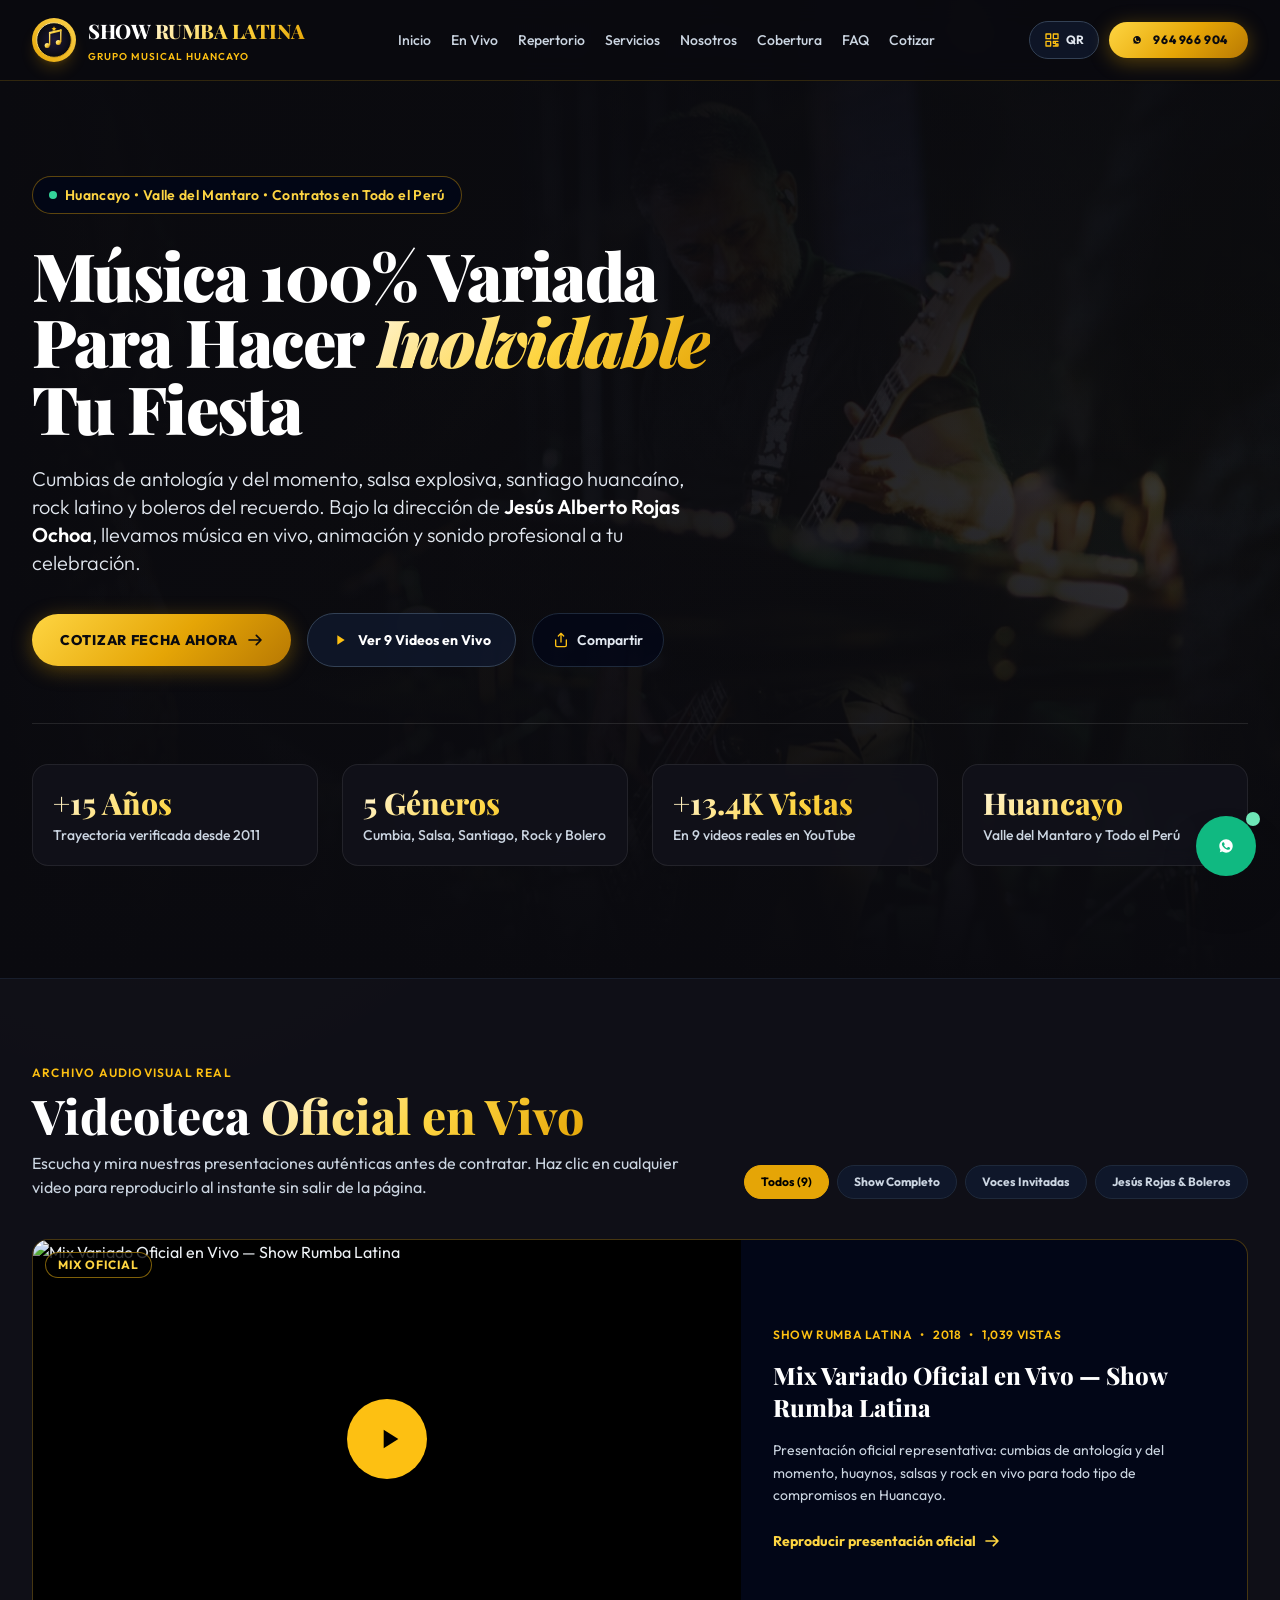
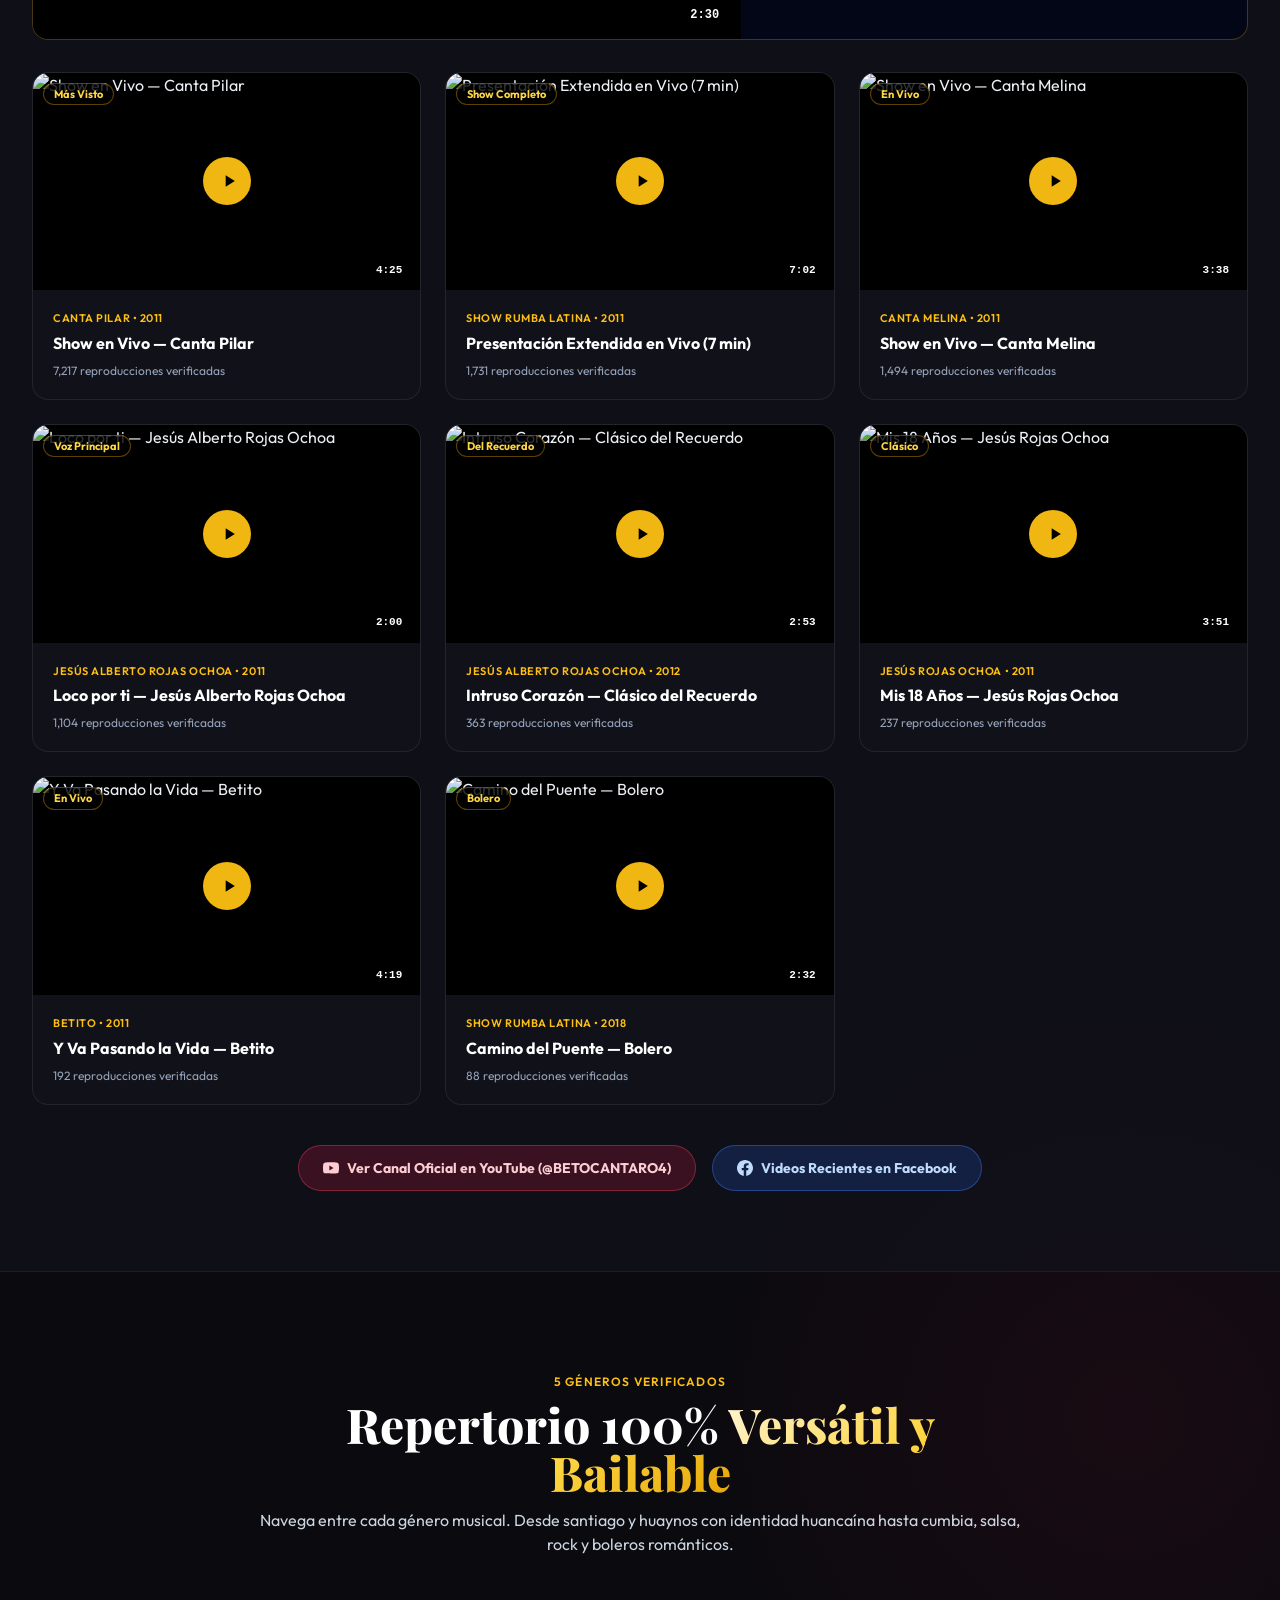
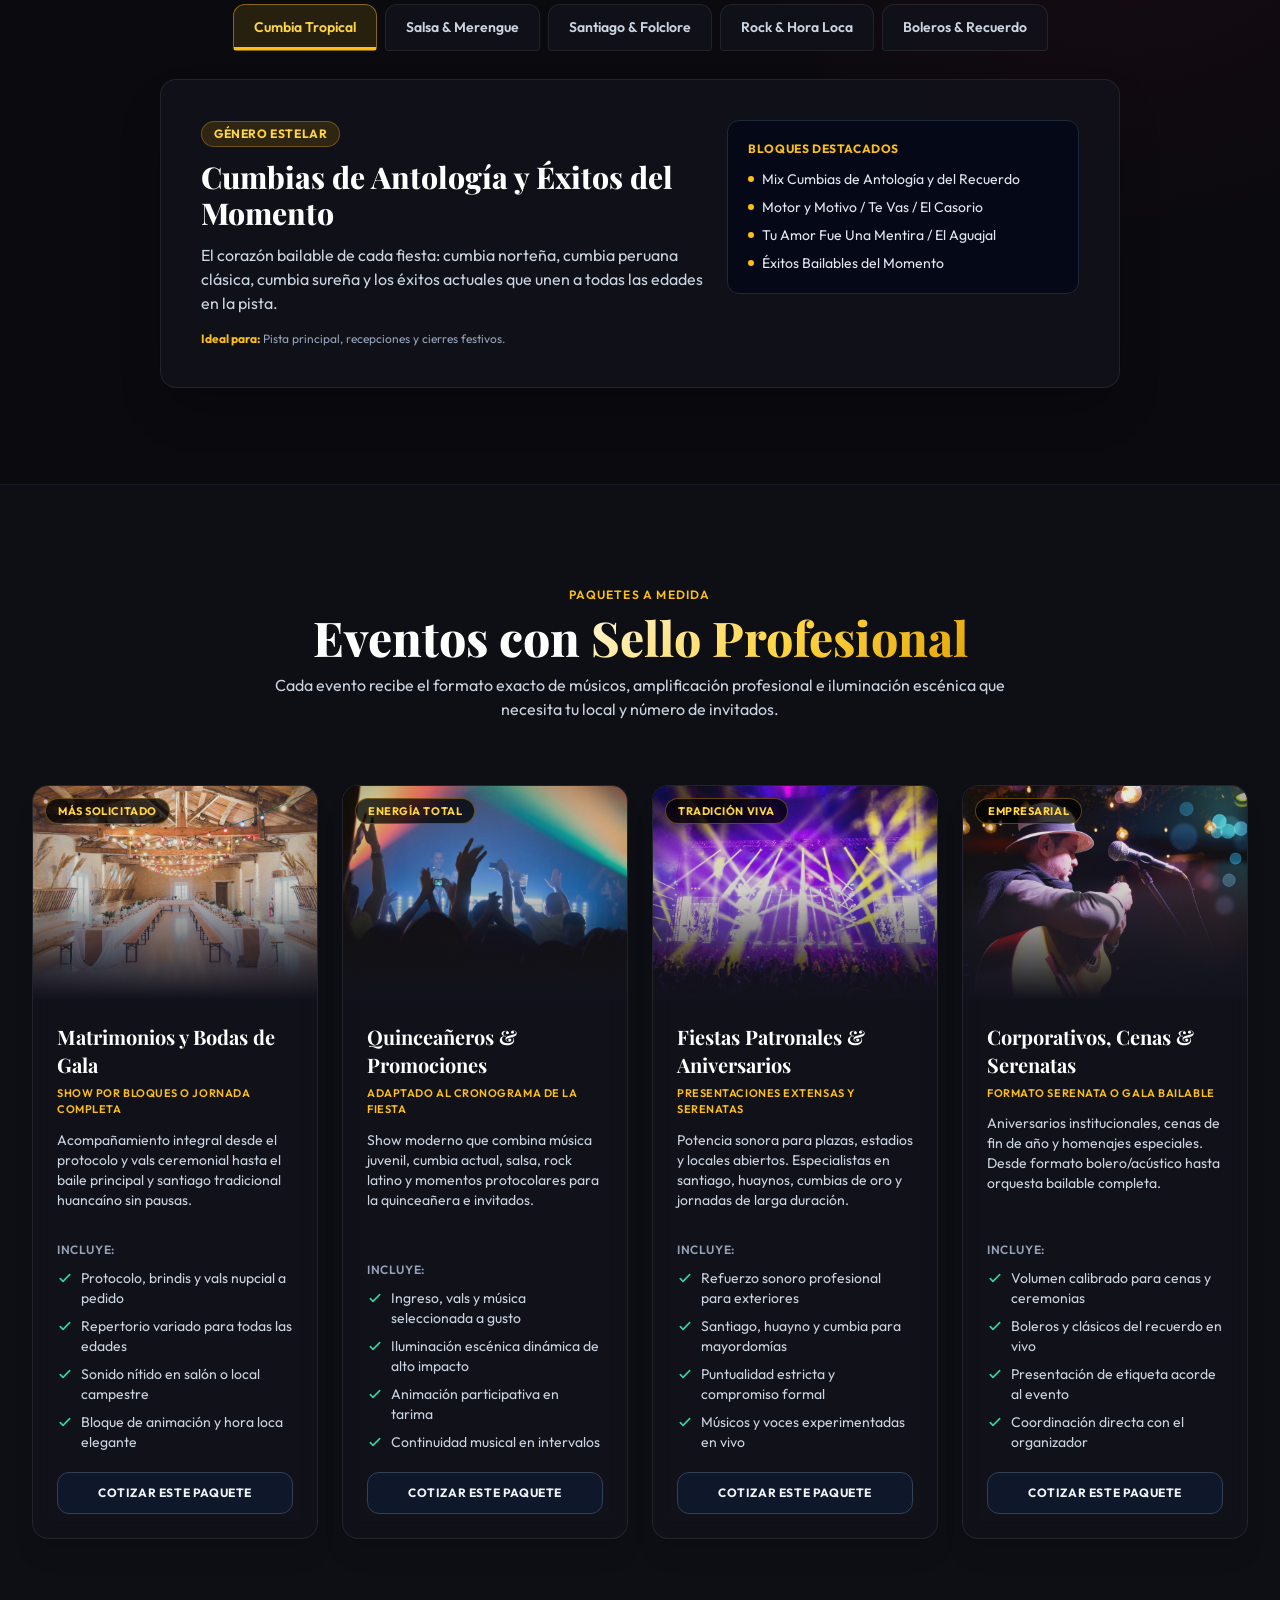
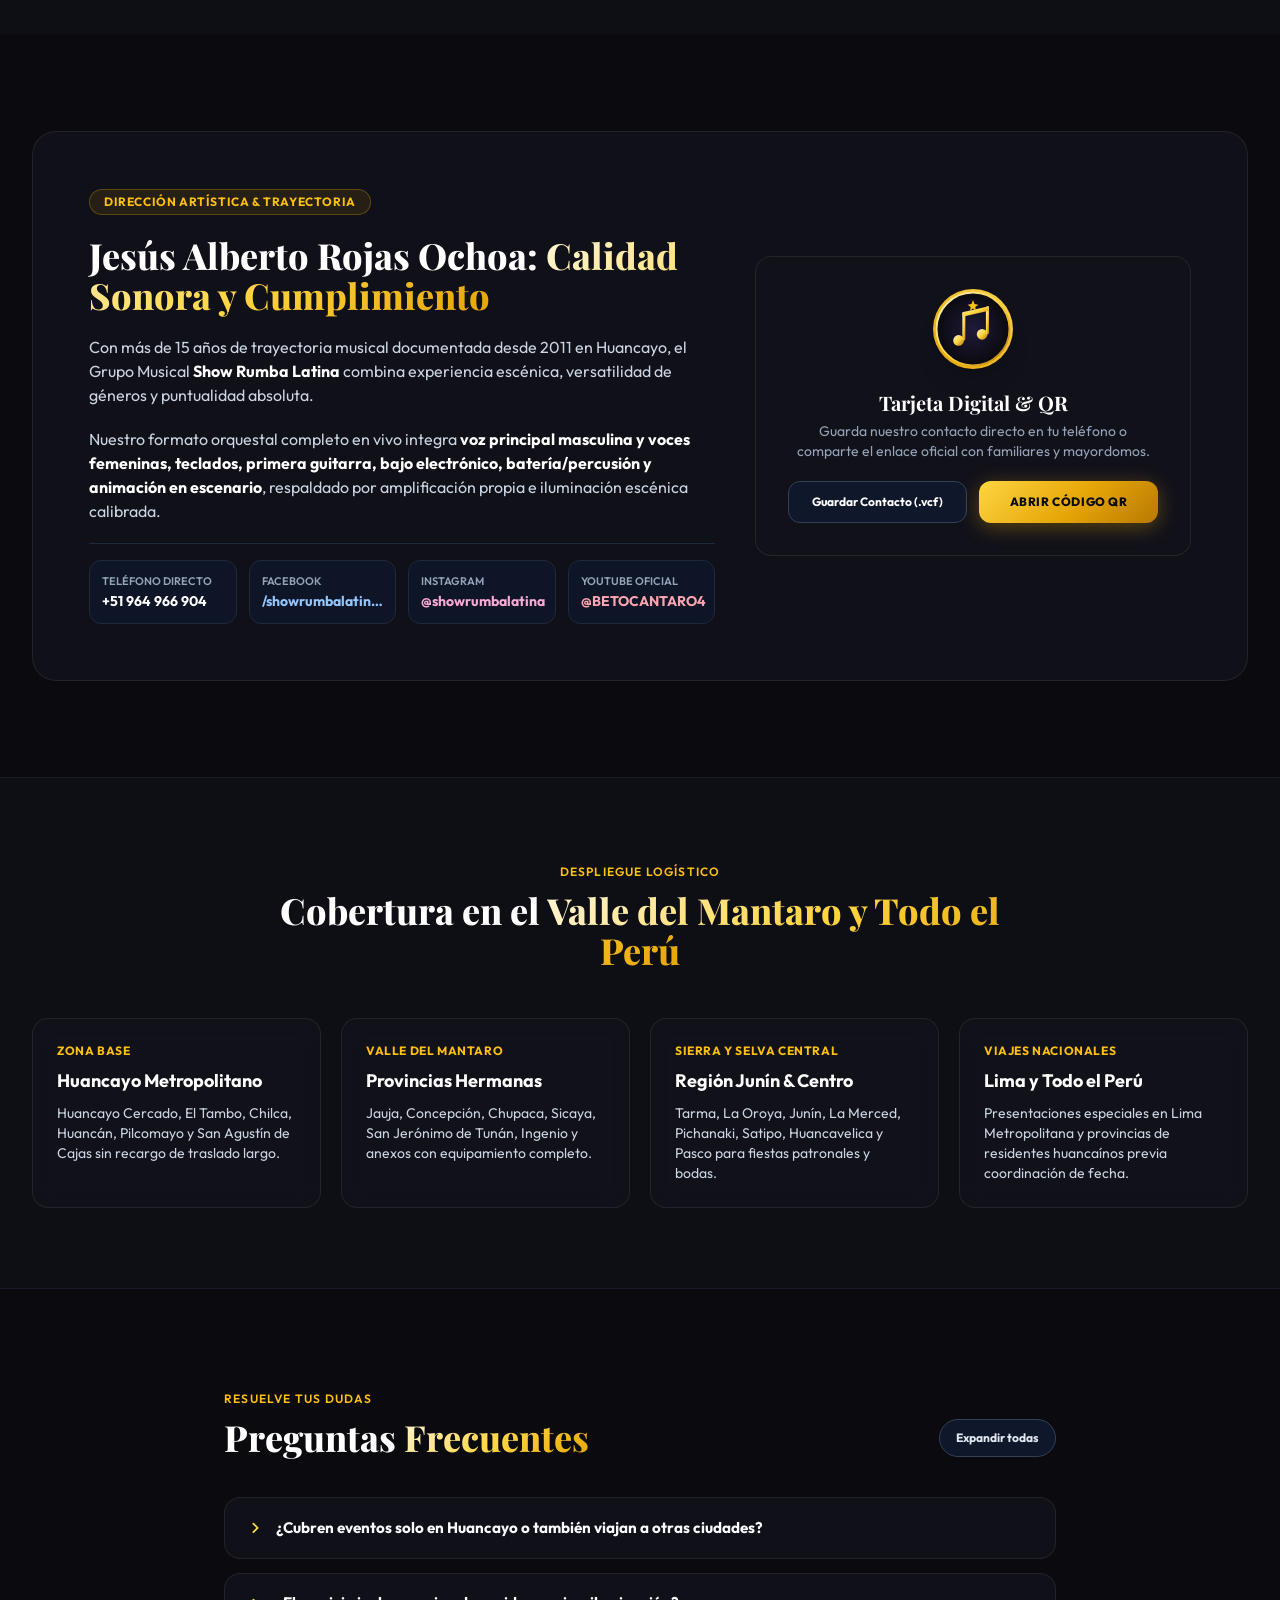
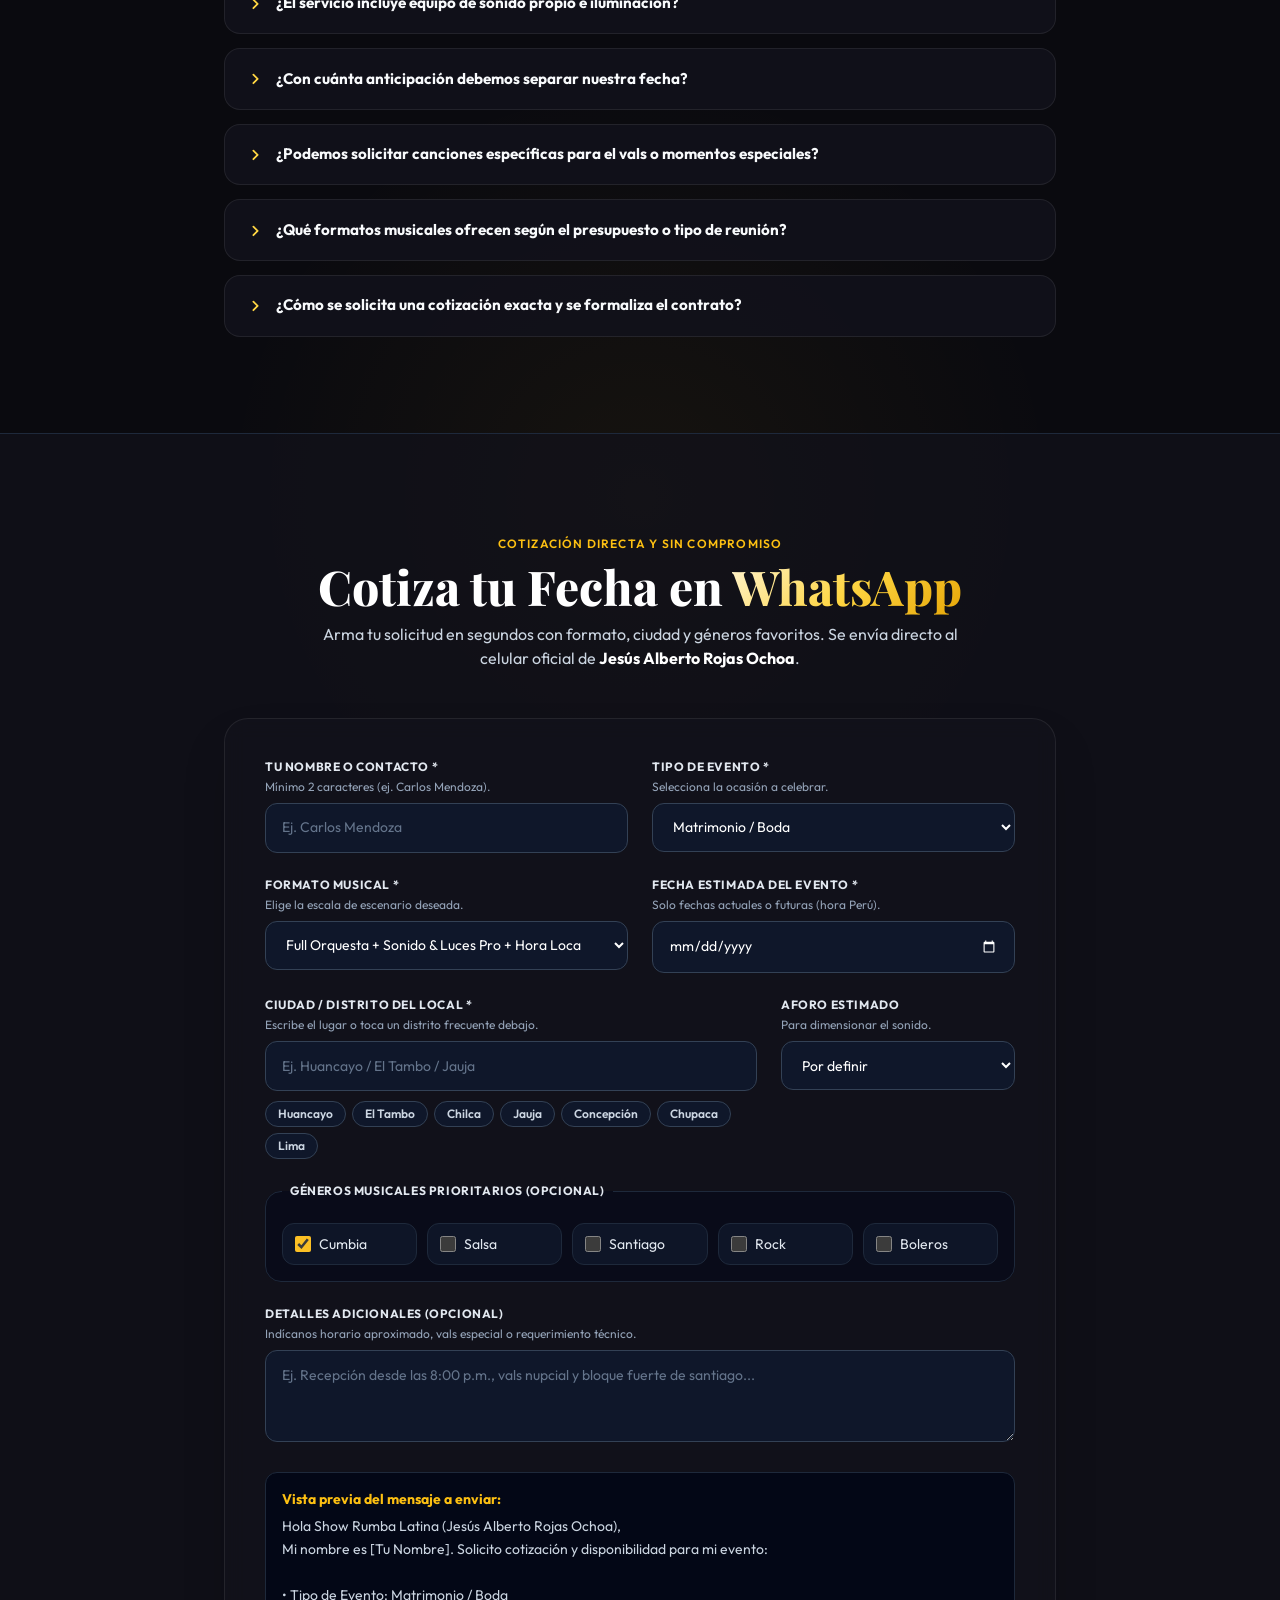
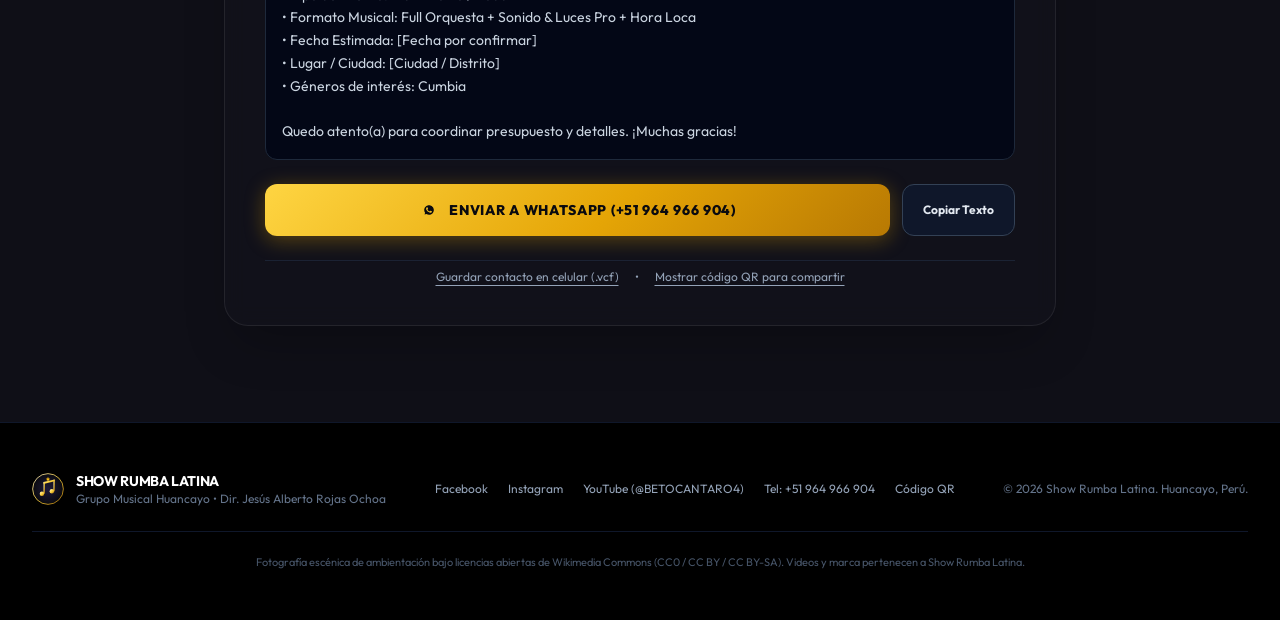
==== commit 271b5860: "Updates" ====
--- a/index.html
+++ b/index.html
@@ -1,1053 +1,1055 @@
-<!DOCTYPE html>
-<html lang="es" class="scroll-smooth">
-<head>
-  <meta charset="UTF-8">
-  <meta name="viewport" content="width=device-width, initial-scale=1.0">
-  <title>Show Rumba Latina | Orquesta y Grupo Musical en Huancayo — Jesús "Beto" Rojas Ochoa</title>
-  <meta name="description" content="Show Rumba Latina dirigido por Jesús 'Beto' Rojas Ochoa. Orquesta en Huancayo y Valle del Mantaro con +15 años de trayectoria: cumbia, salsa, santiago, rock y boleros. Contratos: +51 964 966 904.">
-  <meta name="keywords" content="Show Rumba Latina, grupo musical Huancayo, orquesta Huancayo, Jesús Rojas Ochoa, Beto Rojas, música para matrimonios Huancayo, santiago huancaíno, cumbia Huancayo, boleros Huancayo">
-  <meta name="author" content="Show Rumba Latina — Jesús Alberto Rojas Ochoa">
-  <meta name="theme-color" content="#0a0a0f">
-  <meta name="robots" content="index, follow">
-
-  <link rel="canonical" href="https://showrumbalatina.github.io/">
-  <link rel="manifest" href="./manifest.webmanifest">
-  <link rel="apple-touch-icon" sizes="180x180" href="./apple-touch-icon.png">
-  <link rel="icon" type="image/svg+xml" href="./favicon.svg">
-
-  <!-- Fuentes tipográficas (sin @import bloqueante) -->
-  <link rel="preconnect" href="https://fonts.googleapis.com">
-  <link rel="preconnect" href="https://fonts.gstatic.com" crossorigin>
-  <link href="https://fonts.googleapis.com/css2?family=Outfit:wght@300;400;500;600;700;800;900&family=Playfair+Display:ital,wght@0,700;0,800;0,900;1,700&display=swap" rel="stylesheet">
-
-  <!-- Open Graph / WhatsApp / Facebook -->
-  <meta property="og:type" content="music.group">
-  <meta property="og:site_name" content="Show Rumba Latina">
-  <meta property="og:title" content="Show Rumba Latina | Grupo Musical Huancayo">
-  <meta property="og:description" content="Música 100% variada para matrimonios, 15 años y fiestas patronales: cumbia, salsa, santiago, rock y boleros. Dir. Jesús 'Beto' Rojas Ochoa. Contratos: +51 964 966 904.">
-  <meta property="og:url" content="https://showrumbalatina.github.io/">
-  <meta property="og:image" content="https://showrumbalatina.github.io/images/og-image.jpg">
-  <meta property="og:image:secure_url" content="https://showrumbalatina.github.io/images/og-image.jpg">
-  <meta property="og:image:type" content="image/jpeg">
-  <meta property="og:image:width" content="1200">
-  <meta property="og:image:height" content="630">
-  <meta property="og:image:alt" content="Show Rumba Latina - Grupo Musical en Huancayo">
-  <meta property="og:locale" content="es_PE">
-
-  <!-- Twitter / X Card -->
-  <meta name="twitter:card" content="summary_large_image">
-  <meta name="twitter:title" content="Show Rumba Latina | Grupo Musical Huancayo">
-  <meta name="twitter:description" content="Orquesta en vivo para bodas, 15 años y fiestas patronales en Huancayo. Cumbia, salsa, santiago, rock y boleros. WhatsApp: +51 964 966 904.">
-  <meta name="twitter:image" content="https://showrumbalatina.github.io/images/og-image.jpg">
-
-  <!-- Schema.org #1: MusicGroup -->
-  <script type="application/ld+json">
-  {
-    "@context": "https://schema.org",
-    "@type": "MusicGroup",
-    "name": "Show Rumba Latina",
-    "alternateName": "Grupo Musical Huancayo Show Rumba Latina",
-    "url": "https://showrumbalatina.github.io/",
-    "image": "https://showrumbalatina.github.io/images/og-image.jpg",
-    "foundingDate": "2011",
-    "description": "Agrupación musical de Huancayo dirigida por Jesús Alberto 'Beto' Rojas Ochoa con repertorio 100% variado en vivo: cumbias de antología y actuales, salsa, merengue, santiago, huaynos, rock latino y boleros.",
-    "founder": {
-      "@type": "Person",
-      "name": "Jesús Alberto Rojas Ochoa",
-      "alternateName": "Beto Rojas"
-    },
-    "telephone": "+51964966904",
-    "address": {
-      "@type": "PostalAddress",
-      "addressLocality": "Huancayo",
-      "addressRegion": "Junín",
-      "addressCountry": "PE"
-    },
-    "areaServed": [
-      "Huancayo",
-      "El Tambo",
-      "Chilca",
-      "Jauja",
-      "Concepción",
-      "Chupaca",
-      "Valle del Mantaro",
-      "Junín",
-      "Perú"
-    ],
-    "genre": [
-      "Cumbia",
-      "Salsa",
-      "Merengue",
-      "Santiago Huancaíno",
-      "Huayno",
-      "Rock en Español",
-      "Bolero"
-    ],
-    "sameAs": [
-      "https://www.facebook.com/showrumbalatinahuancayo/",
-      "https://www.instagram.com/showrumbalatina/",
-      "https://www.youtube.com/@BETOCANTARO4"
-    ]
-  }
-  </script>
-
-  <!-- Schema.org #2: FAQPage -->
-  <script type="application/ld+json">
-  {
-    "@context": "https://schema.org",
-    "@type": "FAQPage",
-    "mainEntity": [
-      {
-        "@type": "Question",
-        "name": "¿Cubren eventos solo en Huancayo o también viajan a otras ciudades?",
-        "acceptedAnswer": {
-          "@type": "Answer",
-          "text": "Nuestra base está en Huancayo, pero atendemos compromisos en todo el Valle del Mantaro (El Tambo, Chilca, Jauja, Concepción, Chupaca), la región Junín (Tarma, La Oroya, Chanchamayo, Satipo) y giras hacia Lima u otras regiones del Perú previa coordinación logística."
-        }
-      },
-      {
-        "@type": "Question",
-        "name": "¿El servicio incluye equipo de sonido propio e iluminación?",
-        "acceptedAnswer": {
-          "@type": "Answer",
-          "text": "Sí. Trabajamos con paquetes integrales adaptados al tamaño de tu local o espacio abierto, incluyendo amplificación profesional, consola de mezcla, micrófonos inalámbricos para animación/protocolo e iluminación escénica."
-        }
-      },
-      {
-        "@type": "Question",
-        "name": "¿Con cuánta anticipación debemos separar nuestra fecha?",
-        "acceptedAnswer": {
-          "@type": "Answer",
-          "text": "Para matrimonios, fiestas patronales y fechas de temporada alta (julio, agosto, diciembre y fines de semana), recomendamos consultar y separar con 4 a 8 semanas de anticipación. También atendemos serenatas y eventos de último momento si la fecha está libre."
-        }
-      },
-      {
-        "@type": "Question",
-        "name": "¿Podemos solicitar canciones específicas para el vals o momentos especiales?",
-        "acceptedAnswer": {
-          "@type": "Answer",
-          "text": "Por supuesto. Al confirmar tu contrato coordinamos directamente contigo y el maestro de ceremonias los temas de ingreso, el vals de los novios o quinceañera, boleros dedicados y el equilibrio de géneros (cumbia, salsa, santiago, rock) para tus invitados."
-        }
-      },
-      {
-        "@type": "Question",
-        "name": "¿Qué formatos musicales ofrecen según el presupuesto o tipo de reunión?",
-        "acceptedAnswer": {
-          "@type": "Answer",
-          "text": "Ofrecemos 3 modalidades flexibles: Formato Serenata / Acústico (ideal para homenajes, cenas íntimas y boleros), Orquesta Estándar en vivo (perfecta para cumpleaños y reuniones medianas) y Full Orquesta + Sonido & Luces Pro + Hora Loca (para bodas y fiestas patronales)."
-        }
-      },
-      {
-        "@type": "Question",
-        "name": "¿Cómo se solicita una cotización exacta y se formaliza el contrato?",
-        "acceptedAnswer": {
-          "@type": "Answer",
-          "text": "Puedes usar el cotizador interactivo de esta página para enviar los detalles directamente por WhatsApp al +51 964 966 904 (Jesús 'Beto' Rojas Ochoa). Con la fecha, lugar y tipo de evento te confirmamos disponibilidad, presupuesto exacto y condiciones de reserva."
-        }
-      }
-    ]
-  }
-  </script>
-
-  <!-- Schema.org #3: VideoObject (Presentación Oficial Verificada) -->
-  <script type="application/ld+json">
-  {
-    "@context": "https://schema.org",
-    "@type": "VideoObject",
-    "name": "GRUPO MUSICAL HUANCAYO - SHOW RUMBA LATINA 964966904",
-    "description": "Show Rumba Latina es una agrupación de música 100% variada como cumbias de antología y las del momento, huaynos, salsas y rock. Solicita información al cel. 964966904.",
-    "thumbnailUrl": "https://i.ytimg.com/vi/9zFxtOPvYpo/hqdefault.jpg",
-    "uploadDate": "2018-08-21T07:50:31-07:00",
-    "duration": "PT2M30S",
-    "embedUrl": "https://www.youtube-nocookie.com/embed/9zFxtOPvYpo",
-    "contentUrl": "https://www.youtube.com/watch?v=9zFxtOPvYpo"
-  }
-  </script>
-
-  <script type="module" crossorigin src="./assets/index-DtplafQm.js"></script>
+<!DOCTYPE html>
+<html lang="es" class="scroll-smooth">
+<head>
+  <meta charset="UTF-8">
+  <meta name="viewport" content="width=device-width, initial-scale=1.0">
+  <title>Show Rumba Latina | Orquesta y Grupo Musical en Huancayo — Jesús Alberto Rojas Ochoa</title>
+  <meta name="description" content="Show Rumba Latina dirigido por Jesús Alberto Rojas Ochoa. Orquesta en Huancayo y Valle del Mantaro con +15 años de trayectoria: cumbia, salsa, santiago, rock y boleros. Contratos: +51 964 966 904.">
+  <meta name="keywords" content="Show Rumba Latina, grupo musical Huancayo, orquesta Huancayo, Jesús Alberto Rojas Ochoa, Jesús Rojas Ochoa, música para matrimonios Huancayo, santiago huancaíno, cumbia Huancayo, boleros Huancayo">
+  <meta name="author" content="Show Rumba Latina — Jesús Alberto Rojas Ochoa">
+  <meta name="theme-color" content="#0a0a0f">
+  <meta name="robots" content="index, follow">
+
+  <link rel="canonical" href="https://showrumbalatina.github.io/">
+  <link rel="manifest" href="./manifest.webmanifest">
+  <link rel="apple-touch-icon" sizes="180x180" href="./apple-touch-icon.png">
+  <link rel="icon" type="image/svg+xml" href="./favicon.svg">
+
+  <!-- Fuentes tipográficas (sin @import bloqueante) -->
+  <link rel="preconnect" href="https://fonts.googleapis.com">
+  <link rel="preconnect" href="https://fonts.gstatic.com" crossorigin>
+  <link href="https://fonts.googleapis.com/css2?family=Outfit:wght@300;400;500;600;700;800;900&family=Playfair+Display:ital,wght@0,700;0,800;0,900;1,700&display=swap" rel="stylesheet">
+
+  <!-- Open Graph / WhatsApp / Facebook -->
+  <meta property="og:type" content="music.group">
+  <meta property="og:site_name" content="Show Rumba Latina">
+  <meta property="og:title" content="Show Rumba Latina | Grupo Musical Huancayo">
+  <meta property="og:description" content="Música 100% variada para matrimonios, 15 años y fiestas patronales: cumbia, salsa, santiago, rock y boleros. Dir. Jesús Alberto Rojas Ochoa. Contratos: +51 964 966 904.">
+  <meta property="og:url" content="https://showrumbalatina.github.io/">
+  <meta property="og:image" content="https://showrumbalatina.github.io/images/og-image.jpg">
+  <meta property="og:image:secure_url" content="https://showrumbalatina.github.io/images/og-image.jpg">
+  <meta property="og:image:type" content="image/jpeg">
+  <meta property="og:image:width" content="1200">
+  <meta property="og:image:height" content="630">
+  <meta property="og:image:alt" content="Show Rumba Latina - Grupo Musical en Huancayo">
+  <meta property="og:locale" content="es_PE">
+
+  <!-- Twitter / X Card -->
+  <meta name="twitter:card" content="summary_large_image">
+  <meta name="twitter:title" content="Show Rumba Latina | Grupo Musical Huancayo">
+  <meta name="twitter:description" content="Orquesta en vivo para bodas, 15 años y fiestas patronales en Huancayo. Cumbia, salsa, santiago, rock y boleros. WhatsApp: +51 964 966 904.">
+  <meta name="twitter:image" content="https://showrumbalatina.github.io/images/og-image.jpg">
+
+  <!-- Schema.org #1: MusicGroup -->
+  <script type="application/ld+json">
+  {
+    "@context": "https://schema.org",
+    "@type": "MusicGroup",
+    "name": "Show Rumba Latina",
+    "alternateName": "Grupo Musical Huancayo Show Rumba Latina",
+    "url": "https://showrumbalatina.github.io/",
+    "image": "https://showrumbalatina.github.io/images/og-image.jpg",
+    "foundingDate": "2011",
+    "description": "Agrupación musical de Huancayo dirigida por Jesús Alberto Rojas Ochoa con repertorio 100% variado en vivo: cumbias de antología y actuales, salsa, merengue, santiago, huaynos, rock latino y boleros.",
+    "founder": {
+      "@type": "Person",
+      "name": "Jesús Alberto Rojas Ochoa",
+      "alternateName": "Jesús Rojas Ochoa"
+    },
+    "telephone": "+51964966904",
+    "address": {
+      "@type": "PostalAddress",
+      "addressLocality": "Huancayo",
+      "addressRegion": "Junín",
+      "addressCountry": "PE"
+    },
+    "areaServed": [
+      "Huancayo",
+      "El Tambo",
+      "Chilca",
+      "Jauja",
+      "Concepción",
+      "Chupaca",
+      "Valle del Mantaro",
+      "Junín",
+      "Perú"
+    ],
+    "genre": [
+      "Cumbia",
+      "Salsa",
+      "Merengue",
+      "Santiago Huancaíno",
+      "Huayno",
+      "Rock en Español",
+      "Bolero"
+    ],
+    "sameAs": [
+      "https://www.facebook.com/showrumbalatinahuancayo/",
+      "https://www.instagram.com/showrumbalatina/",
+      "https://www.youtube.com/@BETOCANTARO4"
+    ]
+  }
+  </script>
+
+  <!-- Schema.org #2: FAQPage -->
+  <script type="application/ld+json">
+  {
+    "@context": "https://schema.org",
+    "@type": "FAQPage",
+    "mainEntity": [
+      {
+        "@type": "Question",
+        "name": "¿Cubren eventos solo en Huancayo o también viajan a otras ciudades?",
+        "acceptedAnswer": {
+          "@type": "Answer",
+          "text": "Nuestra base está en Huancayo, pero atendemos compromisos en todo el Valle del Mantaro (El Tambo, Chilca, Jauja, Concepción, Chupaca), la región Junín (Tarma, La Oroya, Chanchamayo, Satipo) y giras hacia Lima u otras regiones del Perú previa coordinación logística."
+        }
+      },
+      {
+        "@type": "Question",
+        "name": "¿El servicio incluye equipo de sonido propio e iluminación?",
+        "acceptedAnswer": {
+          "@type": "Answer",
+          "text": "Sí. Trabajamos con paquetes integrales adaptados al tamaño de tu local o espacio abierto, incluyendo amplificación profesional, consola de mezcla, micrófonos inalámbricos para animación/protocolo e iluminación escénica."
+        }
+      },
+      {
+        "@type": "Question",
+        "name": "¿Con cuánta anticipación debemos separar nuestra fecha?",
+        "acceptedAnswer": {
+          "@type": "Answer",
+          "text": "Para matrimonios, fiestas patronales y fechas de temporada alta (julio, agosto, diciembre y fines de semana), recomendamos consultar y separar con 4 a 8 semanas de anticipación. También atendemos serenatas y eventos de último momento si la fecha está libre."
+        }
+      },
+      {
+        "@type": "Question",
+        "name": "¿Podemos solicitar canciones específicas para el vals o momentos especiales?",
+        "acceptedAnswer": {
+          "@type": "Answer",
+          "text": "Por supuesto. Al confirmar tu contrato coordinamos directamente contigo y el maestro de ceremonias los temas de ingreso, el vals de los novios o quinceañera, boleros dedicados y el equilibrio de géneros (cumbia, salsa, santiago, rock) para tus invitados."
+        }
+      },
+      {
+        "@type": "Question",
+        "name": "¿Qué formatos musicales ofrecen según el presupuesto o tipo de reunión?",
+        "acceptedAnswer": {
+          "@type": "Answer",
+          "text": "Ofrecemos 3 modalidades flexibles: Formato Serenata / Acústico (ideal para homenajes, cenas íntimas y boleros), Orquesta Estándar en vivo (perfecta para cumpleaños y reuniones medianas) y Full Orquesta + Sonido & Luces Pro + Hora Loca (para bodas y fiestas patronales)."
+        }
+      },
+      {
+        "@type": "Question",
+        "name": "¿Cómo se solicita una cotización exacta y se formaliza el contrato?",
+        "acceptedAnswer": {
+          "@type": "Answer",
+          "text": "Puedes usar el cotizador interactivo de esta página para enviar los detalles directamente por WhatsApp al +51 964 966 904 (Jesús Alberto Rojas Ochoa). Con la fecha, lugar y tipo de evento te confirmamos disponibilidad, presupuesto exacto y condiciones de reserva."
+        }
+      }
+    ]
+  }
+  </script>
+
+  <!-- Schema.org #3: VideoObject (Presentación Oficial Verificada) -->
+  <script type="application/ld+json">
+  {
+    "@context": "https://schema.org",
+    "@type": "VideoObject",
+    "name": "GRUPO MUSICAL HUANCAYO - SHOW RUMBA LATINA 964966904",
+    "description": "Show Rumba Latina es una agrupación de música 100% variada como cumbias de antología y las del momento, huaynos, salsas y rock. Solicita información al cel. 964966904.",
+    "thumbnailUrl": "https://i.ytimg.com/vi/9zFxtOPvYpo/hqdefault.jpg",
+    "uploadDate": "2018-08-21T07:50:31-07:00",
+    "duration": "PT2M30S",
+    "embedUrl": "https://www.youtube-nocookie.com/embed/9zFxtOPvYpo",
+    "contentUrl": "https://www.youtube.com/watch?v=9zFxtOPvYpo"
+  }
+  </script>
++
+  <script type="module" crossorigin src="./assets/index-DGRtdLMb.js"></script>
   <link rel="stylesheet" crossorigin href="./assets/index-Dyjp4qj9.css">
-</head>
-<body class="bg-[#0a0a0f] text-slate-100 min-h-screen selection:bg-gold-500 selection:text-black">
-
-  <a href="#main-content" class="skip-link">Saltar al contenido principal</a>
-
-  <!-- Barra de Navegación -->
-  <header class="fixed top-0 left-0 w-full z-50 glass-nav">
-    <div class="max-w-7xl mx-auto px-4 sm:px-6 lg:px-8 h-20 flex items-center justify-between gap-4">
-      <a href="#inicio" class="flex items-center gap-3 group shrink-0">
-        <div class="w-11 h-11 rounded-full p-0.5 bg-gradient-to-tr from-gold-500 to-amber-300 group-hover:scale-105 transition-transform shadow-lg shadow-gold-500/20 flex items-center justify-center">
-          <img src="./favicon.svg" alt="Show Rumba Latina" width="36" height="36" class="w-9 h-9">
-        </div>
-        <div class="flex flex-col">
-          <span class="text-lg sm:text-xl font-extrabold tracking-tight text-white font-display leading-none">
-            SHOW <span class="gold-gradient-text">RUMBA LATINA</span>
-          </span>
-          <span class="text-[10px] tracking-widest uppercase text-gold-400 font-semibold mt-1">Grupo Musical Huancayo</span>
-        </div>
-      </a>
-
-      <nav class="hidden lg:flex items-center gap-5 text-sm font-medium text-slate-300" aria-label="Navegación principal">
-        <a href="#inicio" class="hover:text-gold-400 transition-colors">Inicio</a>
-        <a href="#envivo" class="hover:text-gold-400 transition-colors">En Vivo</a>
-        <a href="#repertorio" class="hover:text-gold-400 transition-colors">Repertorio</a>
-        <a href="#servicios" class="hover:text-gold-400 transition-colors">Servicios</a>
-        <a href="#nosotros" class="hover:text-gold-400 transition-colors">Nosotros</a>
-        <a href="#cobertura" class="hover:text-gold-400 transition-colors">Cobertura</a>
-        <a href="#faq" class="hover:text-gold-400 transition-colors">FAQ</a>
-        <a href="#cotizar" class="hover:text-gold-400 transition-colors">Cotizar</a>
-      </nav>
-
-      <div class="hidden sm:flex items-center gap-2.5">
-        <button type="button"
-                data-open-qr
-                aria-label="Abrir código QR y compartir página"
-                class="px-3.5 py-2.5 rounded-full bg-slate-900/90 hover:bg-slate-800 border border-slate-700 hover:border-gold-400 text-xs font-bold text-slate-200 flex items-center gap-1.5 transition-colors">
-          <svg class="w-4 h-4 text-gold-400" fill="none" stroke="currentColor" stroke-width="2" viewBox="0 0 24 24" aria-hidden="true">
-            <path stroke-linecap="round" stroke-linejoin="round" d="M3 3h7v7H3zM14 3h7v7h-7zM3 14h7v7H3zM14 14h3v3h-3zM18 18h3v3h-3zM18 14h3M14 21h3"/>
-          </svg>
-          <span>QR</span>
-        </button>
-        <a href="https://wa.me/51964966904?text=Hola%20Show%20Rumba%20Latina,%20deseo%20información%20y%20cotización%20para%20un%20evento"
-           target="_blank"
-           rel="noopener noreferrer"
-           class="gold-gradient-btn px-4 sm:px-5 py-2.5 rounded-full text-xs uppercase tracking-wider font-bold flex items-center gap-2">
-          <svg class="w-4 h-4 fill-current" viewBox="0 0 24 24" aria-hidden="true">
-            <path d="M12.031 6.172c-3.181 0-5.767 2.586-5.768 5.766-.001 1.298.38 2.27 1.019 3.287l-.582 2.128 2.182-.573c.978.58 1.911.928 3.145.929 3.178 0 5.767-2.587 5.768-5.766.001-3.187-2.575-5.77-5.764-5.771zm3.392 8.244c-.144.405-.837.774-1.17.824-.299.045-.677.063-1.092-.069-.252-.08-.575-.187-.988-.365-1.739-.751-2.874-2.502-2.961-2.617-.087-.116-.708-.94-.708-1.793s.448-1.273.607-1.446c.159-.173.346-.217.462-.217l.332.006c.106.005.249-.04.39.298.144.347.491 1.2.534 1.287.043.087.072.188.014.304-.058.116-.087.188-.173.289l-.26.304c-.087.086-.177.18-.076.354.101.174.449.741.964 1.201.662.591 1.221.774 1.394.861.174.086.275.072.376-.044.101-.116.433-.506.549-.68.116-.173.231-.145.39-.086s1.011.477 1.184.564.289.13.332.202c.043.073.043.419-.101.824z"/>
-          </svg>
-          <span>964 966 904</span>
-        </a>
-      </div>
-
-      <button type="button"
-              id="mobile-menu-btn"
-              aria-expanded="false"
-              aria-controls="mobile-menu"
-              aria-label="Abrir menú de navegación"
-              class="lg:hidden text-slate-200 hover:text-gold-400 p-2 rounded-lg focus-visible:outline focus-visible:outline-2 focus-visible:outline-gold-400">
-        <svg class="w-7 h-7" fill="none" stroke="currentColor" viewBox="0 0 24 24" aria-hidden="true">
-          <path stroke-linecap="round" stroke-linejoin="round" stroke-width="2" d="M4 6h16M4 12h16M4 18h16"/>
-        </svg>
-      </button>
-    </div>
-
-    <!-- Menú Móvil -->
-    <nav id="mobile-menu" class="hidden lg:hidden glass-nav border-t border-slate-800 px-6 py-6 flex flex-col gap-3.5 text-base font-medium" aria-label="Navegación móvil">
-      <a href="#inicio" class="mobile-nav-link text-slate-200 hover:text-gold-400 py-1">Inicio</a>
-      <a href="#envivo" class="mobile-nav-link text-slate-200 hover:text-gold-400 py-1">Videoteca en Vivo (9)</a>
-      <a href="#repertorio" class="mobile-nav-link text-slate-200 hover:text-gold-400 py-1">Repertorio Variado</a>
-      <a href="#servicios" class="mobile-nav-link text-slate-200 hover:text-gold-400 py-1">Servicios & Eventos</a>
-      <a href="#nosotros" class="mobile-nav-link text-slate-200 hover:text-gold-400 py-1">Sobre Nosotros</a>
-      <a href="#cobertura" class="mobile-nav-link text-slate-200 hover:text-gold-400 py-1">Cobertura Regional</a>
-      <a href="#faq" class="mobile-nav-link text-slate-200 hover:text-gold-400 py-1">Preguntas Frecuentes</a>
-      <a href="#cotizar" class="mobile-nav-link text-slate-200 hover:text-gold-400 py-1">Cotizar Evento</a>
-      <div class="grid grid-cols-2 gap-3 pt-2">
-        <button type="button" data-open-qr class="py-3 rounded-xl bg-slate-900 border border-slate-700 text-xs font-bold text-slate-200">
-          Ver Código QR
-        </button>
-        <a href="https://wa.me/51964966904?text=Hola%20Show%20Rumba%20Latina,%20deseo%20cotizar%20un%20evento"
-           target="_blank"
-           rel="noopener noreferrer"
-           class="gold-gradient-btn text-center py-3 rounded-xl text-xs font-bold flex items-center justify-center">
-          WhatsApp
-        </a>
-      </div>
-    </nav>
-  </header>
-
-  <main id="main-content">
-    <!-- 1. Hero Cinematográfico de Gala -->
-    <section id="inicio" class="relative pt-32 pb-20 md:pt-44 md:pb-28 overflow-hidden">
-      <!-- Fondo fotográfico editorial LCP optimizado (fetchpriority=high, sin loading=lazy) -->
-      <div class="absolute inset-0 z-0 pointer-events-none select-none">
-        <picture>
-          <source srcset="./images/hero-stage-800.avif 800w, ./images/hero-stage-1600.avif 1600w" sizes="100vw" type="image/avif">
-          <source srcset="./images/hero-stage-800.webp 800w, ./images/hero-stage-1600.webp 1600w" sizes="100vw" type="image/webp">
-          <img src="./images/hero-stage-1600.jpg"
-               srcset="./images/hero-stage-800.jpg 800w, ./images/hero-stage-1600.jpg 1600w"
-               sizes="100vw"
-               alt="Presentación musical nocturna con iluminación escénica de gala para eventos de Show Rumba Latina"
-               width="1600"
-               height="900"
-               fetchpriority="high"
-               class="w-full h-full object-cover object-center opacity-45">
-        </picture>
-        <div class="absolute inset-0 bg-gradient-to-r from-[#0a0a0f] via-[#0a0a0f]/85 to-[#0a0a0f]/55"></div>
-        <div class="absolute inset-0 bg-gradient-to-t from-[#0a0a0f] via-transparent to-[#0a0a0f]/75"></div>
-      </div>
-
-      <div class="max-w-7xl mx-auto px-4 sm:px-6 lg:px-8 relative z-10">
-        <div class="max-w-3xl">
-          <div class="inline-flex items-center gap-2 px-4 py-2 rounded-full bg-slate-950/85 border border-gold-500/40 text-gold-300 text-xs sm:text-sm font-semibold tracking-wide mb-7">
-            <span class="w-2 h-2 rounded-full bg-emerald-400"></span>
-            <span>Huancayo • Valle del Mantaro • Contratos en Todo el Perú</span>
-          </div>
-
-          <h1 class="text-4xl sm:text-6xl lg:text-[4.15rem] font-black tracking-tight leading-[1.08] mb-6 font-display text-white">
-            Música 100% Variada <br class="hidden sm:inline">
-            Para Hacer <span class="gold-gradient-text italic">Inolvidable</span> Tu Fiesta
-          </h1>
-
-          <p class="text-base sm:text-xl text-slate-200 max-w-2xl mb-9 leading-relaxed font-light">
-            Cumbias de antología y del momento, salsa explosiva, santiago huancaíno, rock latino y boleros del recuerdo.
-            Bajo la dirección de <strong class="text-white font-semibold">Jesús Alberto &ldquo;Beto&rdquo; Rojas Ochoa</strong>, llevamos música en vivo, animación y sonido profesional a tu celebración.
-          </p>
-
-          <div class="flex flex-wrap items-center gap-3.5 sm:gap-4">
-            <a href="#cotizar" class="gold-gradient-btn w-full sm:w-auto px-7 py-4 rounded-full text-sm uppercase tracking-wider flex items-center justify-center gap-2.5">
-              <span>Cotizar Fecha Ahora</span>
-              <svg class="w-4 h-4" fill="none" stroke="currentColor" viewBox="0 0 24 24" aria-hidden="true">
-                <path stroke-linecap="round" stroke-linejoin="round" stroke-width="2.5" d="M14 5l7 7m0 0l-7 7m7-7H3"/>
-              </svg>
-            </a>
-            <a href="#envivo" class="w-full sm:w-auto px-6 py-4 rounded-full text-sm font-bold text-white bg-slate-900/90 hover:bg-slate-800 border border-slate-700 hover:border-gold-400 transition-colors flex items-center justify-center gap-2.5">
-              <svg class="w-4 h-4 text-gold-400 fill-current" viewBox="0 0 24 24" aria-hidden="true">
-                <path d="M8 5v14l11-7z"/>
-              </svg>
-              <span>Ver 9 Videos en Vivo</span>
-            </a>
-            <button type="button"
-                    data-share-site
-                    class="px-5 py-4 rounded-full text-sm font-semibold text-slate-200 bg-slate-950/75 hover:bg-slate-800 border border-slate-800 hover:border-gold-500/40 transition-colors flex items-center justify-center gap-2">
-              <svg class="w-4 h-4 text-gold-400" fill="none" stroke="currentColor" stroke-width="2" viewBox="0 0 24 24" aria-hidden="true">
-                <path stroke-linecap="round" stroke-linejoin="round" d="M4 12v8a2 2 0 002 2h12a2 2 0 002-2v-8M16 6l-4-4-4 4M12 2v13"/>
-              </svg>
-              <span data-share-label>Compartir</span>
-            </button>
-          </div>
-        </div>
-
-        <!-- 4 Métricas Empíricas Verificadas -->
-        <div class="grid grid-cols-2 lg:grid-cols-4 gap-4 sm:gap-6 mt-14 pt-10 border-t border-white/10">
-          <div class="glass-card rounded-2xl p-4 sm:p-5">
-            <p class="text-2xl sm:text-3xl font-extrabold gold-gradient-text font-display">+15 Años</p>
-            <p class="text-xs sm:text-sm text-slate-300 mt-1 font-medium">Trayectoria verificada desde 2011</p>
-          </div>
-          <div class="glass-card rounded-2xl p-4 sm:p-5">
-            <p class="text-2xl sm:text-3xl font-extrabold gold-gradient-text font-display">5 Géneros</p>
-            <p class="text-xs sm:text-sm text-slate-300 mt-1 font-medium">Cumbia, Salsa, Santiago, Rock y Bolero</p>
-          </div>
-          <div class="glass-card rounded-2xl p-4 sm:p-5">
-            <p class="text-2xl sm:text-3xl font-extrabold gold-gradient-text font-display">+13.4K Vistas</p>
-            <p class="text-xs sm:text-sm text-slate-300 mt-1 font-medium">En 9 videos reales en YouTube</p>
-          </div>
-          <div class="glass-card rounded-2xl p-4 sm:p-5">
-            <p class="text-2xl sm:text-3xl font-extrabold gold-gradient-text font-display">Huancayo</p>
-            <p class="text-xs sm:text-sm text-slate-300 mt-1 font-medium">Valle del Mantaro y Todo el Perú</p>
-          </div>
-        </div>
-      </div>
-    </section>
-
-    <!-- 2. Videoteca Oficial en Vivo (9 Videos Verificados de @BETOCANTARO4) -->
-    <section id="envivo" class="py-20 bg-brand-surface/70 border-y border-slate-800/60">
-      <div class="max-w-7xl mx-auto px-4 sm:px-6 lg:px-8">
-        <div class="flex flex-col lg:flex-row lg:items-end justify-between gap-6 mb-10">
-          <div class="max-w-2xl">
-            <span class="text-gold-400 font-semibold text-xs uppercase tracking-widest">Archivo Audiovisual Real</span>
-            <h2 class="text-3xl sm:text-5xl font-extrabold text-white mt-2 font-display">
-              Videoteca <span class="gold-gradient-text">Oficial en Vivo</span>
-            </h2>
-            <p class="text-slate-300 text-sm sm:text-base mt-3">
-              Escucha y mira nuestras presentaciones auténticas antes de contratar. Haz clic en cualquier video para reproducirlo al instante sin salir de la página.
-            </p>
-          </div>
-
-          <div class="flex flex-wrap items-center gap-2" role="group" aria-label="Filtrar videos por categoría">
-            <button type="button" data-video-cat="all" aria-pressed="true" class="px-4 py-2 rounded-full text-xs font-bold border bg-gold-500 text-black border-gold-500 transition-colors">
-              Todos (9)
-            </button>
-            <button type="button" data-video-cat="show" aria-pressed="false" class="px-4 py-2 rounded-full text-xs font-bold border bg-slate-900 text-slate-300 border-slate-800 hover:border-gold-500/40 transition-colors">
-              Show Completo
-            </button>
-            <button type="button" data-video-cat="voces" aria-pressed="false" class="px-4 py-2 rounded-full text-xs font-bold border bg-slate-900 text-slate-300 border-slate-800 hover:border-gold-500/40 transition-colors">
-              Voces Invitadas
-            </button>
-            <button type="button" data-video-cat="beto" aria-pressed="false" class="px-4 py-2 rounded-full text-xs font-bold border bg-slate-900 text-slate-300 border-slate-800 hover:border-gold-500/40 transition-colors">
-              Beto Rojas &amp; Boleros
-            </button>
-          </div>
-        </div>
-
-        <!-- Presentación Destacada -->
-        <div id="featured-video-card" class="mb-8"></div>
-
-        <!-- Grilla de los 9 Videos Oficiales -->
-        <div id="videos-grid" class="grid grid-cols-1 sm:grid-cols-2 lg:grid-cols-3 gap-6"></div>
-
-        <!-- Enlaces Directos a Canales Audiovisuales -->
-        <div class="mt-10 flex flex-wrap items-center justify-center gap-4">
-          <a href="https://www.youtube.com/@BETOCANTARO4"
-             target="_blank"
-             rel="noopener noreferrer"
-             class="px-6 py-3 rounded-full bg-rose-600/20 hover:bg-rose-600/35 border border-rose-500/40 text-rose-200 text-xs sm:text-sm font-bold flex items-center gap-2 transition-colors">
-            <svg class="w-4 h-4 fill-current" viewBox="0 0 24 24" aria-hidden="true">
-              <path d="M23.498 6.186a3.016 3.016 0 00-2.122-2.136C19.505 3.545 12 3.545 12 3.545s-7.505 0-9.377.505A3.017 3.017 0 00.502 6.186C0 8.07 0 12 0 12s0 3.93.502 5.814a3.016 3.016 0 002.122 2.136c1.871.505 9.376.505 9.376.505s7.505 0 9.377-.505a3.015 3.015 0 002.122-2.136C24 15.93 24 12 24 12s0-3.93-.502-5.814zM9.545 15.568V8.432L15.818 12l-6.273 3.568z"/>
-            </svg>
-            <span>Ver Canal Oficial en YouTube (@BETOCANTARO4)</span>
-          </a>
-          <a href="https://www.facebook.com/showrumbalatinahuancayo/"
-             target="_blank"
-             rel="noopener noreferrer"
-             class="px-6 py-3 rounded-full bg-blue-600/20 hover:bg-blue-600/35 border border-blue-500/40 text-blue-200 text-xs sm:text-sm font-bold flex items-center gap-2 transition-colors">
-            <svg class="w-4 h-4 fill-current" viewBox="0 0 24 24" aria-hidden="true">
-              <path d="M24 12.073c0-6.627-5.373-12-12-12s-12 5.373-12 12c0 5.99 4.388 10.954 10.125 11.854v-8.385H7.078v-3.47h3.047V9.43c0-3.007 1.792-4.669 4.533-4.669 1.312 0 2.686.235 2.686.235v2.953H15.83c-1.491 0-1.956.925-1.956 1.874v2.25h3.328l-.532 3.47h-2.796v8.385C19.612 23.027 24 18.062 24 12.073z"/>
-            </svg>
-            <span>Videos Recientes en Facebook</span>
-          </a>
-        </div>
-      </div>
-    </section>
-
-    <!-- 3. Repertorio Interactivo (Patrón Moderno de Tabs con focusgroup + until-found) -->
-    <section id="repertorio" class="py-24">
-      <div class="max-w-5xl mx-auto px-4 sm:px-6 lg:px-8">
-        <div class="text-center max-w-3xl mx-auto mb-12">
-          <span class="text-gold-400 font-semibold text-xs uppercase tracking-widest">5 Géneros Verificados</span>
-          <h2 class="text-3xl sm:text-5xl font-extrabold text-white mt-2 font-display">
-            Repertorio 100% <span class="gold-gradient-text">Versátil y Bailable</span>
-          </h2>
-          <p class="text-slate-300 text-sm sm:text-base mt-3">
-            Navega entre cada género musical. Desde santiago y huaynos con identidad huancaína hasta cumbia, salsa, rock y boleros románticos.
-          </p>
-        </div>
-
-        <!-- Lista de Tabs en 1 sola fila con scroll y bordes difuminados -->
-        <div id="repertoire-tablist"
-             focusgroup="tablist nomemory"
-             aria-label="Géneros musicales del repertorio"
-             class="tablist-scroller mb-6 pb-1 justify-start sm:justify-center">
-          <button type="button" class="rep-tab" id="tab-cumbia" data-panel="panel-cumbia" aria-selected="true" focusgroupstart>
-            Cumbia Tropical
-          </button>
-          <button type="button" class="rep-tab" id="tab-salsa" data-panel="panel-salsa" aria-selected="false">
-            Salsa &amp; Merengue
-          </button>
-          <button type="button" class="rep-tab" id="tab-folclore" data-panel="panel-folclore" aria-selected="false">
-            Santiago &amp; Folclore
-          </button>
-          <button type="button" class="rep-tab" id="tab-rock" data-panel="panel-rock" aria-selected="false">
-            Rock &amp; Hora Loca
-          </button>
-          <button type="button" class="rep-tab" id="tab-boleros" data-panel="panel-boleros" aria-selected="false">
-            Boleros &amp; Recuerdo
-          </button>
-        </div>
-
-        <!-- Paneles Apilados (sin padding/borde/fondo directo en [role=tabpanel]) -->
-        <div class="tabpanels-stack">
-          <div role="tabpanel" class="rep-tabpanel" id="panel-cumbia" aria-labelledby="tab-cumbia" tabindex="0">
-            <div class="rep-tabpanel-inner glass-card rounded-2xl p-6 sm:p-10 border border-gold-500/25 shadow-2xl">
-              <div class="grid grid-cols-1 md:grid-cols-12 gap-6 items-start">
-                <div class="md:col-span-7 space-y-3">
-                  <span class="inline-block px-3 py-1 rounded-full bg-gold-500/15 border border-gold-500/35 text-gold-300 text-xs font-bold uppercase tracking-wider">Género Estelar</span>
-                  <h3 class="text-2xl sm:text-3xl font-extrabold text-white font-display">Cumbias de Antología y Éxitos del Momento</h3>
-                  <p class="text-slate-300 text-sm sm:text-base leading-relaxed">
-                    El corazón bailable de cada fiesta: cumbia norteña, cumbia peruana clásica, cumbia sureña y los éxitos actuales que unen a todas las edades en la pista.
-                  </p>
-                  <p class="text-xs text-slate-400 pt-1"><strong class="text-gold-400">Ideal para:</strong> Pista principal, recepciones y cierres festivos.</p>
-                </div>
-                <div class="md:col-span-5 bg-slate-950/75 border border-slate-800 rounded-xl p-5">
-                  <h4 class="text-xs font-bold uppercase tracking-wider text-gold-400 mb-3">Bloques Destacados</h4>
-                  <ul class="space-y-2 text-sm text-slate-200">
-                    <li class="flex items-center gap-2"><span class="w-1.5 h-1.5 rounded-full bg-gold-400"></span>Mix Cumbias de Antología y del Recuerdo</li>
-                    <li class="flex items-center gap-2"><span class="w-1.5 h-1.5 rounded-full bg-gold-400"></span>Motor y Motivo / Te Vas / El Casorio</li>
-                    <li class="flex items-center gap-2"><span class="w-1.5 h-1.5 rounded-full bg-gold-400"></span>Tu Amor Fue Una Mentira / El Aguajal</li>
-                    <li class="flex items-center gap-2"><span class="w-1.5 h-1.5 rounded-full bg-gold-400"></span>Éxitos Bailables del Momento</li>
-                  </ul>
-                </div>
-              </div>
-            </div>
-          </div>
-
-          <div role="tabpanel" class="rep-tabpanel" id="panel-salsa" aria-labelledby="tab-salsa" hidden="until-found">
-            <div class="rep-tabpanel-inner glass-card rounded-2xl p-6 sm:p-10 border border-gold-500/25 shadow-2xl">
-              <div class="grid grid-cols-1 md:grid-cols-12 gap-6 items-start">
-                <div class="md:col-span-7 space-y-3">
-                  <span class="inline-block px-3 py-1 rounded-full bg-rose-500/15 border border-rose-500/35 text-rose-300 text-xs font-bold uppercase tracking-wider">Ritmo Caribeño</span>
-                  <h3 class="text-2xl sm:text-3xl font-extrabold text-white font-display">Salsa Dura, Romántica &amp; Merengue Explosivo</h3>
-                  <p class="text-slate-300 text-sm sm:text-base leading-relaxed">
-                    Bloques de ritmo caribeño con energía constante y animación interactiva para elevar la temperatura de la celebración sin pausas.
-                  </p>
-                  <p class="text-xs text-slate-400 pt-1"><strong class="text-gold-400">Ideal para:</strong> Matrimonios, cumpleaños y fiestas corporativas.</p>
-                </div>
-                <div class="md:col-span-5 bg-slate-950/75 border border-slate-800 rounded-xl p-5">
-                  <h4 class="text-xs font-bold uppercase tracking-wider text-gold-400 mb-3">Bloques Destacados</h4>
-                  <ul class="space-y-2 text-sm text-slate-200">
-                    <li class="flex items-center gap-2"><span class="w-1.5 h-1.5 rounded-full bg-gold-400"></span>Mix Guarachas &amp; Clásicos de la Salsa</li>
-                    <li class="flex items-center gap-2"><span class="w-1.5 h-1.5 rounded-full bg-gold-400"></span>La Rebelión / Cali Pachanguero</li>
-                    <li class="flex items-center gap-2"><span class="w-1.5 h-1.5 rounded-full bg-gold-400"></span>Merengues Clásicos de Alta Energía</li>
-                    <li class="flex items-center gap-2"><span class="w-1.5 h-1.5 rounded-full bg-gold-400"></span>Salsa Romántica y Bailable para Parejas</li>
-                  </ul>
-                </div>
-              </div>
-            </div>
-          </div>
-
-          <div role="tabpanel" class="rep-tabpanel" id="panel-folclore" aria-labelledby="tab-folclore" hidden="until-found">
-            <div class="rep-tabpanel-inner glass-card rounded-2xl p-6 sm:p-10 border border-gold-500/25 shadow-2xl">
-              <div class="grid grid-cols-1 md:grid-cols-12 gap-6 items-start">
-                <div class="md:col-span-7 space-y-3">
-                  <span class="inline-block px-3 py-1 rounded-full bg-amber-500/15 border border-amber-500/35 text-amber-300 text-xs font-bold uppercase tracking-wider">Identidad Huancaína</span>
-                  <h3 class="text-2xl sm:text-3xl font-extrabold text-white font-display">Huaynos, Santiago y Folclore del Valle del Mantaro</h3>
-                  <p class="text-slate-300 text-sm sm:text-base leading-relaxed">
-                    Nuestra identidad huancaína en vivo con fuerza y respeto a la tradición: santiago zapateado, huaylas, tunantada y huaynos para celebrar con orgullo.
-                  </p>
-                  <p class="text-xs text-slate-400 pt-1"><strong class="text-gold-400">Ideal para:</strong> Fiestas patronales, palpas, matrimonios huancas y aniversarios.</p>
-                </div>
-                <div class="md:col-span-5 bg-slate-950/75 border border-slate-800 rounded-xl p-5">
-                  <h4 class="text-xs font-bold uppercase tracking-wider text-gold-400 mb-3">Bloques Destacados</h4>
-                  <ul class="space-y-2 text-sm text-slate-200">
-                    <li class="flex items-center gap-2"><span class="w-1.5 h-1.5 rounded-full bg-gold-400"></span>Santiago Tradicional del Valle del Mantaro</li>
-                    <li class="flex items-center gap-2"><span class="w-1.5 h-1.5 rounded-full bg-gold-400"></span>Huaylas Moderno y Clásico con Fuerza</li>
-                    <li class="flex items-center gap-2"><span class="w-1.5 h-1.5 rounded-full bg-gold-400"></span>Mix Tunantada y Mulizas del Centro</li>
-                    <li class="flex items-center gap-2"><span class="w-1.5 h-1.5 rounded-full bg-gold-400"></span>Huaynos Populares para Zapateo</li>
-                  </ul>
-                </div>
-              </div>
-            </div>
-          </div>
-
-          <div role="tabpanel" class="rep-tabpanel" id="panel-rock" aria-labelledby="tab-rock" hidden="until-found">
-            <div class="rep-tabpanel-inner glass-card rounded-2xl p-6 sm:p-10 border border-gold-500/25 shadow-2xl">
-              <div class="grid grid-cols-1 md:grid-cols-12 gap-6 items-start">
-                <div class="md:col-span-7 space-y-3">
-                  <span class="inline-block px-3 py-1 rounded-full bg-indigo-500/15 border border-indigo-500/35 text-indigo-300 text-xs font-bold uppercase tracking-wider">Energía Juvenil &amp; 80/90</span>
-                  <h3 class="text-2xl sm:text-3xl font-extrabold text-white font-display">Rock en Español, Pop Latino &amp; Hora Loca</h3>
-                  <p class="text-slate-300 text-sm sm:text-base leading-relaxed">
-                    Clásicos inolvidables de los 80 y 90 en español junto a dinámicos bloques de fiesta variada y hora loca para mantener la euforia hasta el final.
-                  </p>
-                  <p class="text-xs text-slate-400 pt-1"><strong class="text-gold-400">Ideal para:</strong> Quinceañeros, promociones y hora loca nocturna.</p>
-                </div>
-                <div class="md:col-span-5 bg-slate-950/75 border border-slate-800 rounded-xl p-5">
-                  <h4 class="text-xs font-bold uppercase tracking-wider text-gold-400 mb-3">Bloques Destacados</h4>
-                  <ul class="space-y-2 text-sm text-slate-200">
-                    <li class="flex items-center gap-2"><span class="w-1.5 h-1.5 rounded-full bg-gold-400"></span>Mix Rock Latino Clásico (Soda / Enanitos)</li>
-                    <li class="flex items-center gap-2"><span class="w-1.5 h-1.5 rounded-full bg-gold-400"></span>Lamento Boliviano / De Música Ligera</li>
-                    <li class="flex items-center gap-2"><span class="w-1.5 h-1.5 rounded-full bg-gold-400"></span>Pop Latino y Éxitos Ochenteros / Noventeros</li>
-                    <li class="flex items-center gap-2"><span class="w-1.5 h-1.5 rounded-full bg-gold-400"></span>Bloque Interactivo de Hora Loca en Vivo</li>
-                  </ul>
-                </div>
-              </div>
-            </div>
-          </div>
-
-          <div role="tabpanel" class="rep-tabpanel" id="panel-boleros" aria-labelledby="tab-boleros" hidden="until-found">
-            <div class="rep-tabpanel-inner glass-card rounded-2xl p-6 sm:p-10 border border-gold-500/25 shadow-2xl">
-              <div class="grid grid-cols-1 md:grid-cols-12 gap-6 items-start">
-                <div class="md:col-span-7 space-y-3">
-                  <span class="inline-block px-3 py-1 rounded-full bg-emerald-500/15 border border-emerald-500/35 text-emerald-300 text-xs font-bold uppercase tracking-wider">Voz Principal &amp; Gala</span>
-                  <h3 class="text-2xl sm:text-3xl font-extrabold text-white font-display">Boleros, Vals y Clásicos del Recuerdo</h3>
-                  <p class="text-slate-300 text-sm sm:text-base leading-relaxed">
-                    Interpretaciones románticas en la voz de Jesús &ldquo;Beto&rdquo; Rojas Ochoa, pensadas para ceremonias, brindis, cenas de gala, serenatas y homenajes familiares.
-                  </p>
-                  <p class="text-xs text-slate-400 pt-1"><strong class="text-gold-400">Ideal para:</strong> Serenatas, cenas, bodas de plata/oro y protocolo.</p>
-                </div>
-                <div class="md:col-span-5 bg-slate-950/75 border border-slate-800 rounded-xl p-5">
-                  <h4 class="text-xs font-bold uppercase tracking-wider text-gold-400 mb-3">Temas Verificados en Nuestro Canal</h4>
-                  <ul class="space-y-2 text-sm text-slate-200">
-                    <li class="flex items-center gap-2"><span class="w-1.5 h-1.5 rounded-full bg-gold-400"></span>Camino del Puente (Bolero)</li>
-                    <li class="flex items-center gap-2"><span class="w-1.5 h-1.5 rounded-full bg-gold-400"></span>Intruso Corazón (Clásico del Recuerdo)</li>
-                    <li class="flex items-center gap-2"><span class="w-1.5 h-1.5 rounded-full bg-gold-400"></span>Loco por ti (Interpretación en vivo)</li>
-                    <li class="flex items-center gap-2"><span class="w-1.5 h-1.5 rounded-full bg-gold-400"></span>Mis 18 Años / Y Va Pasando la Vida</li>
-                  </ul>
-                </div>
-              </div>
-            </div>
-          </div>
-        </div>
-      </div>
-    </section>
-
-    <!-- 4. Servicios & Tipos de Eventos -->
-    <section id="servicios" class="py-24 bg-brand-surface/50 border-t border-slate-800/50">
-      <div class="max-w-7xl mx-auto px-4 sm:px-6 lg:px-8">
-        <div class="text-center max-w-3xl mx-auto mb-16">
-          <span class="text-gold-400 font-semibold text-xs uppercase tracking-widest">Paquetes a Medida</span>
-          <h2 class="text-3xl sm:text-5xl font-extrabold text-white mt-2 font-display">
-            Eventos con <span class="gold-gradient-text">Sello Profesional</span>
-          </h2>
-          <p class="text-slate-300 text-sm sm:text-base mt-3">
-            Cada evento recibe el formato exacto de músicos, amplificación profesional e iluminación escénica que necesita tu local y número de invitados.
-          </p>
-        </div>
-
-        <div id="services-grid" class="grid grid-cols-1 md:grid-cols-2 lg:grid-cols-4 gap-6"></div>
-      </div>
-    </section>
-
-    <!-- 5. Sobre Nosotros / Dirección de Jesús "Beto" Rojas Ochoa -->
-    <section id="nosotros" class="py-24">
-      <div class="max-w-7xl mx-auto px-4 sm:px-6 lg:px-8">
-        <div class="reveal-item glass-card rounded-3xl p-8 sm:p-12 lg:p-14 border border-gold-500/20">
-          <div class="grid grid-cols-1 lg:grid-cols-12 gap-10 items-center">
-            <div class="lg:col-span-7 space-y-5">
-              <span class="inline-block px-3.5 py-1 rounded-full bg-gold-500/10 border border-gold-500/30 text-gold-400 text-xs font-bold uppercase tracking-wider">
-                Dirección Artística &amp; Trayectoria
-              </span>
-              <h2 class="text-3xl sm:text-4xl font-extrabold text-white font-display">
-                Jesús Alberto &ldquo;Beto&rdquo; Rojas Ochoa: <span class="gold-gradient-text">Calidad Sonora y Cumplimiento</span>
-              </h2>
-              <p class="text-slate-300 text-sm sm:text-base leading-relaxed">
-                Con más de 15 años de trayectoria musical documentada desde 2011 en Huancayo, el Grupo Musical <strong class="text-white">Show Rumba Latina</strong> combina experiencia escénica, versatilidad de géneros y puntualidad absoluta.
-              </p>
-              <p class="text-slate-300 text-sm sm:text-base leading-relaxed">
-                Nuestro formato orquestal completo en vivo integra <strong class="text-white">voz principal masculina y voces femeninas, teclados, primera guitarra, bajo electrónico, batería/percusión y animación en escenario</strong>, respaldado por amplificación propia e iluminación escénica calibrada.
-              </p>
-
-              <div class="grid grid-cols-2 sm:grid-cols-4 gap-3 pt-4 border-t border-slate-800">
-                <a href="tel:+51964966904" class="p-3 rounded-xl bg-slate-900/90 border border-slate-800 hover:border-gold-400 transition-colors">
-                  <p class="text-[11px] text-slate-400 uppercase font-semibold">Teléfono Directo</p>
-                  <p class="text-white font-bold text-sm mt-0.5">+51 964 966 904</p>
-                </a>
-                <a href="https://www.facebook.com/showrumbalatinahuancayo/" target="_blank" rel="noopener noreferrer" class="p-3 rounded-xl bg-slate-900/90 border border-slate-800 hover:border-blue-400 transition-colors">
-                  <p class="text-[11px] text-slate-400 uppercase font-semibold">Facebook</p>
-                  <p class="text-blue-300 font-bold text-sm mt-0.5 truncate">/showrumbalatinahuancayo</p>
-                </a>
-                <a href="https://www.instagram.com/showrumbalatina/" target="_blank" rel="noopener noreferrer" class="p-3 rounded-xl bg-slate-900/90 border border-slate-800 hover:border-pink-400 transition-colors">
-                  <p class="text-[11px] text-slate-400 uppercase font-semibold">Instagram</p>
-                  <p class="text-pink-300 font-bold text-sm mt-0.5">@showrumbalatina</p>
-                </a>
-                <a href="https://www.youtube.com/@BETOCANTARO4" target="_blank" rel="noopener noreferrer" class="p-3 rounded-xl bg-slate-900/90 border border-slate-800 hover:border-rose-400 transition-colors">
-                  <p class="text-[11px] text-slate-400 uppercase font-semibold">YouTube Oficial</p>
-                  <p class="text-rose-300 font-bold text-sm mt-0.5">@BETOCANTARO4</p>
-                </a>
-              </div>
-            </div>
-
-            <div class="lg:col-span-5 glass-card rounded-2xl p-6 sm:p-8 bg-slate-950/70 border border-slate-800 text-center space-y-5">
-              <div class="w-20 h-20 mx-auto rounded-full bg-gradient-to-tr from-gold-500 to-amber-300 p-0.5 shadow-xl">
-                <img src="./favicon.svg" alt="Emblema Show Rumba Latina" width="76" height="76" loading="lazy" class="w-full h-full rounded-full">
-              </div>
-              <div>
-                <h3 class="text-xl font-bold text-white font-display">Tarjeta Digital &amp; QR</h3>
-                <p class="text-slate-400 text-xs sm:text-sm mt-1">
-                  Guarda nuestro contacto directo en tu teléfono o comparte el enlace oficial con familiares y mayordomos.
-                </p>
-              </div>
-              <div class="grid grid-cols-1 sm:grid-cols-2 gap-3">
-                <button type="button" data-download-vcard class="py-3 px-4 rounded-xl bg-slate-900 hover:bg-slate-800 border border-slate-700 hover:border-gold-400 text-xs font-bold text-white transition-colors">
-                  Guardar Contacto (.vcf)
-                </button>
-                <button type="button" data-open-qr class="gold-gradient-btn py-3 px-4 rounded-xl text-xs uppercase tracking-wider">
-                  Abrir Código QR
-                </button>
-              </div>
-            </div>
-          </div>
-        </div>
-      </div>
-    </section>
-
-    <!-- 6. Cobertura Regional -->
-    <section id="cobertura" class="py-20 bg-brand-surface/50 border-y border-slate-800/50">
-      <div class="max-w-7xl mx-auto px-4 sm:px-6 lg:px-8">
-        <div class="text-center max-w-3xl mx-auto mb-12">
-          <span class="text-gold-400 font-semibold text-xs uppercase tracking-widest">Despliegue Logístico</span>
-          <h2 class="text-3xl sm:text-4xl font-extrabold text-white mt-2 font-display">
-            Cobertura en el <span class="gold-gradient-text">Valle del Mantaro y Todo el Perú</span>
-          </h2>
-        </div>
-
-        <div class="grid grid-cols-1 sm:grid-cols-2 lg:grid-cols-4 gap-5">
-          <div class="reveal-item glass-card rounded-2xl p-6">
-            <p class="text-xs font-bold uppercase tracking-wider text-gold-400 mb-2">Zona Base</p>
-            <h3 class="text-lg font-bold text-white mb-2">Huancayo Metropolitano</h3>
-            <p class="text-slate-300 text-xs sm:text-sm">Huancayo Cercado, El Tambo, Chilca, Huancán, Pilcomayo y San Agustín de Cajas sin recargo de traslado largo.</p>
-          </div>
-          <div class="reveal-item glass-card rounded-2xl p-6">
-            <p class="text-xs font-bold uppercase tracking-wider text-gold-400 mb-2">Valle del Mantaro</p>
-            <h3 class="text-lg font-bold text-white mb-2">Provincias Hermanas</h3>
-            <p class="text-slate-300 text-xs sm:text-sm">Jauja, Concepción, Chupaca, Sicaya, San Jerónimo de Tunán, Ingenio y anexos con equipamiento completo.</p>
-          </div>
-          <div class="reveal-item glass-card rounded-2xl p-6">
-            <p class="text-xs font-bold uppercase tracking-wider text-gold-400 mb-2">Sierra y Selva Central</p>
-            <h3 class="text-lg font-bold text-white mb-2">Región Junín &amp; Centro</h3>
-            <p class="text-slate-300 text-xs sm:text-sm">Tarma, La Oroya, Junín, La Merced, Pichanaki, Satipo, Huancavelica y Pasco para fiestas patronales y bodas.</p>
-          </div>
-          <div class="reveal-item glass-card rounded-2xl p-6">
-            <p class="text-xs font-bold uppercase tracking-wider text-gold-400 mb-2">Viajes Nacionales</p>
-            <h3 class="text-lg font-bold text-white mb-2">Lima y Todo el Perú</h3>
-            <p class="text-slate-300 text-xs sm:text-sm">Presentaciones especiales en Lima Metropolitana y provincias de residentes huancaínos previa coordinación de fecha.</p>
-          </div>
-        </div>
-      </div>
-    </section>
-
-    <!-- 7. Preguntas Frecuentes (Acordeón Nativo <details>) -->
-    <section id="faq" class="accordion py-24" aria-labelledby="faq-heading">
-      <div class="max-w-4xl mx-auto px-4 sm:px-6 lg:px-8" id="faq-accordion">
-        <div class="flex flex-col sm:flex-row sm:items-end justify-between gap-4 mb-10">
-          <div>
-            <span class="text-gold-400 font-semibold text-xs uppercase tracking-widest">Resuelve Tus Dudas</span>
-            <h2 id="faq-heading" class="text-3xl sm:text-4xl font-extrabold text-white mt-2 font-display">
-              Preguntas <span class="gold-gradient-text">Frecuentes</span>
-            </h2>
-          </div>
-          <button type="button"
-                  data-faq-toggle
-                  aria-expanded="false"
-                  class="self-start sm:self-auto px-4 py-2.5 rounded-full bg-slate-900 hover:bg-slate-800 border border-slate-700 hover:border-gold-400 text-xs font-bold text-slate-200 transition-colors">
-            <span class="label-expand">Expandir todas</span>
-            <span class="label-collapse">Contraer todas</span>
-          </button>
-        </div>
-
-        <div class="space-y-3.5">
-          <details class="faq-item">
-            <summary class="faq-summary">¿Cubren eventos solo en Huancayo o también viajan a otras ciudades?</summary>
-            <div class="px-5 pb-5 pt-1 text-slate-300 text-sm leading-relaxed">
-              Nuestra base está en Huancayo, pero atendemos compromisos en todo el Valle del Mantaro (El Tambo, Chilca, Jauja, Concepción, Chupaca), la región Junín (Tarma, La Oroya, Chanchamayo, Satipo) y giras hacia Lima u otras regiones del Perú previa coordinación logística.
-            </div>
-          </details>
-
-          <details class="faq-item">
-            <summary class="faq-summary">¿El servicio incluye equipo de sonido propio e iluminación?</summary>
-            <div class="px-5 pb-5 pt-1 text-slate-300 text-sm leading-relaxed">
-              Sí. Trabajamos con paquetes integrales adaptados al tamaño de tu local o espacio abierto, incluyendo amplificación profesional, consola de mezcla, micrófonos inalámbricos para animación/protocolo e iluminación escénica.
-            </div>
-          </details>
-
-          <details class="faq-item">
-            <summary class="faq-summary">¿Con cuánta anticipación debemos separar nuestra fecha?</summary>
-            <div class="px-5 pb-5 pt-1 text-slate-300 text-sm leading-relaxed">
-              Para matrimonios, fiestas patronales y fechas de temporada alta (julio, agosto, diciembre y fines de semana), recomendamos consultar y separar con 4 a 8 semanas de anticipación. También atendemos serenatas y eventos de último momento si la fecha está libre.
-            </div>
-          </details>
-
-          <details class="faq-item">
-            <summary class="faq-summary">¿Podemos solicitar canciones específicas para el vals o momentos especiales?</summary>
-            <div class="px-5 pb-5 pt-1 text-slate-300 text-sm leading-relaxed">
-              Por supuesto. Al confirmar tu contrato coordinamos directamente contigo y el maestro de ceremonias los temas de ingreso, el vals de los novios o quinceañera, boleros dedicados y el equilibrio de géneros (cumbia, salsa, santiago, rock) para tus invitados.
-            </div>
-          </details>
-
-          <details class="faq-item">
-            <summary class="faq-summary">¿Qué formatos musicales ofrecen según el presupuesto o tipo de reunión?</summary>
-            <div class="px-5 pb-5 pt-1 text-slate-300 text-sm leading-relaxed">
-              Ofrecemos 3 modalidades flexibles: Formato Serenata / Acústico (ideal para homenajes, cenas íntimas y boleros), Orquesta Estándar en vivo (perfecta para cumpleaños y reuniones medianas) y Full Orquesta + Sonido &amp; Luces Pro + Hora Loca (para bodas y fiestas patronales).
-            </div>
-          </details>
-
-          <details class="faq-item">
-            <summary class="faq-summary">¿Cómo se solicita una cotización exacta y se formaliza el contrato?</summary>
-            <div class="px-5 pb-5 pt-1 text-slate-300 text-sm leading-relaxed">
-              Puedes usar el cotizador interactivo de esta página para enviar los detalles directamente por WhatsApp al +51 964 966 904 (Jesús &ldquo;Beto&rdquo; Rojas Ochoa). Con la fecha, lugar y tipo de evento te confirmamos disponibilidad, presupuesto exacto y condiciones de reserva.
-            </div>
-          </details>
-        </div>
-      </div>
-    </section>
-
-    <!-- 8. Cotizador Inteligente v2 (WhatsApp + Copiar + vCard + QR) -->
-    <section id="cotizar" class="py-24 bg-brand-surface/70 border-t border-slate-800">
-      <div class="max-w-4xl mx-auto px-4 sm:px-6 lg:px-8">
-        <div class="text-center max-w-2xl mx-auto mb-12">
-          <span class="text-gold-400 font-semibold text-xs uppercase tracking-widest">Cotización Directa y Sin Compromiso</span>
-          <h2 class="text-3xl sm:text-5xl font-extrabold text-white mt-2 font-display">
-            Cotiza tu Fecha en <span class="gold-gradient-text">WhatsApp</span>
-          </h2>
-          <p class="text-slate-300 text-sm sm:text-base mt-3">
-            Arma tu solicitud en segundos con formato, ciudad y géneros favoritos. Se envía directo al celular oficial de <strong class="text-white">Jesús &ldquo;Beto&rdquo; Rojas Ochoa</strong>.
-          </p>
-        </div>
-
-        <div class="glass-card rounded-3xl p-6 sm:p-10 border border-gold-500/25 shadow-2xl">
-          <form id="quote-form" class="space-y-6">
-            <div class="grid grid-cols-1 sm:grid-cols-2 gap-6">
-              <div>
-                <label for="client-name" class="block text-xs font-bold uppercase tracking-wider text-slate-200 mb-1">Tu Nombre o Contacto *</label>
-                <span id="client-name-hint" class="block text-xs text-slate-400 mb-2">Mínimo 2 caracteres (ej. Carlos Mendoza).</span>
-                <input type="text"
-                       id="client-name"
-                       name="clientName"
-                       required
-                       minlength="2"
-                       pattern=".*\S.*\S.*"
-                       autocomplete="name"
-                       placeholder="Ej. Carlos Mendoza"
-                       aria-describedby="client-name-hint"
-                       data-error="client-name-error"
-                       class="field-input">
-                <div id="client-name-error" class="error-msg">
-                  <span role="img" aria-label="Error">⚠</span> Ingresa tu nombre (al menos 2 caracteres).
-                </div>
-              </div>
-
-              <div>
-                <label for="event-type" class="block text-xs font-bold uppercase tracking-wider text-slate-200 mb-1">Tipo de Evento *</label>
-                <span id="event-type-hint" class="block text-xs text-slate-400 mb-2">Selecciona la ocasión a celebrar.</span>
-                <select id="event-type" name="eventType" required aria-describedby="event-type-hint" class="field-input">
-                  <option value="Matrimonio / Boda">Matrimonio / Boda</option>
-                  <option value="Quinceañero">Quinceañero / 15 Años</option>
-                  <option value="Fiesta Patronal / Aniversario">Fiesta Patronal / Aniversario</option>
-                  <option value="Cumpleaños / Fiesta Privada">Cumpleaños / Fiesta Privada</option>
-                  <option value="Evento Corporativo / Institucional">Evento Corporativo / Institucional</option>
-                  <option value="Serenata / Show Especial">Serenata / Show Especial</option>
-                </select>
-              </div>
-
-              <div>
-                <label for="event-format" class="block text-xs font-bold uppercase tracking-wider text-slate-200 mb-1">Formato Musical *</label>
-                <span id="event-format-hint" class="block text-xs text-slate-400 mb-2">Elige la escala de escenario deseada.</span>
-                <select id="event-format" name="eventFormat" required aria-describedby="event-format-hint" class="field-input">
-                  <option value="Full Orquesta + Sonido & Luces Pro + Hora Loca">Full Orquesta + Sonido &amp; Luces Pro + Hora Loca</option>
-                  <option value="Orquesta Estándar en Vivo">Orquesta Estándar en Vivo</option>
-                  <option value="Formato Serenata / Boleros & Acústico">Formato Serenata / Boleros &amp; Acústico</option>
-                </select>
-              </div>
-
-              <div>
-                <label for="event-date" class="block text-xs font-bold uppercase tracking-wider text-slate-200 mb-1">Fecha Estimada del Evento *</label>
-                <span id="event-date-hint" class="block text-xs text-slate-400 mb-2">Solo fechas actuales o futuras (hora Perú).</span>
-                <input type="date"
-                       id="event-date"
-                       name="eventDate"
-                       required
-                       aria-describedby="event-date-hint"
-                       data-error="event-date-error"
-                       class="field-input">
-                <div id="event-date-error" class="error-msg">
-                  <span role="img" aria-label="Error">⚠</span> Selecciona una fecha válida desde hoy en adelante.
-                </div>
-              </div>
-            </div>
-
-            <div class="grid grid-cols-1 sm:grid-cols-12 gap-6">
-              <div class="sm:col-span-8">
-                <label for="event-location" class="block text-xs font-bold uppercase tracking-wider text-slate-200 mb-1">Ciudad / Distrito del Local *</label>
-                <span id="event-location-hint" class="block text-xs text-slate-400 mb-2">Escribe el lugar o toca un distrito frecuente debajo.</span>
-                <input type="text"
-                       id="event-location"
-                       name="eventLocation"
-                       required
-                       minlength="2"
-                       pattern=".*\S.*\S.*"
-                       placeholder="Ej. Huancayo / El Tambo / Jauja"
-                       aria-describedby="event-location-hint"
-                       data-error="event-location-error"
-                       class="field-input">
-                <div id="event-location-error" class="error-msg">
-                  <span role="img" aria-label="Error">⚠</span> Indica el distrito o ciudad del evento.
-                </div>
-                <div class="flex flex-wrap gap-1.5 mt-2.5" role="group" aria-label="Ciudades frecuentes">
-                  <button type="button" data-city-chip="Huancayo" aria-pressed="false" class="px-3 py-1 rounded-full text-xs font-semibold bg-slate-900 border border-slate-700 text-slate-300 hover:border-gold-400 transition-colors">Huancayo</button>
-                  <button type="button" data-city-chip="El Tambo" aria-pressed="false" class="px-3 py-1 rounded-full text-xs font-semibold bg-slate-900 border border-slate-700 text-slate-300 hover:border-gold-400 transition-colors">El Tambo</button>
-                  <button type="button" data-city-chip="Chilca" aria-pressed="false" class="px-3 py-1 rounded-full text-xs font-semibold bg-slate-900 border border-slate-700 text-slate-300 hover:border-gold-400 transition-colors">Chilca</button>
-                  <button type="button" data-city-chip="Jauja" aria-pressed="false" class="px-3 py-1 rounded-full text-xs font-semibold bg-slate-900 border border-slate-700 text-slate-300 hover:border-gold-400 transition-colors">Jauja</button>
-                  <button type="button" data-city-chip="Concepción" aria-pressed="false" class="px-3 py-1 rounded-full text-xs font-semibold bg-slate-900 border border-slate-700 text-slate-300 hover:border-gold-400 transition-colors">Concepción</button>
-                  <button type="button" data-city-chip="Chupaca" aria-pressed="false" class="px-3 py-1 rounded-full text-xs font-semibold bg-slate-900 border border-slate-700 text-slate-300 hover:border-gold-400 transition-colors">Chupaca</button>
-                  <button type="button" data-city-chip="Lima" aria-pressed="false" class="px-3 py-1 rounded-full text-xs font-semibold bg-slate-900 border border-slate-700 text-slate-300 hover:border-gold-400 transition-colors">Lima</button>
-                </div>
-              </div>
-
-              <div class="sm:col-span-4">
-                <label for="event-guests" class="block text-xs font-bold uppercase tracking-wider text-slate-200 mb-1">Aforo Estimado</label>
-                <span id="event-guests-hint" class="block text-xs text-slate-400 mb-2">Para dimensionar el sonido.</span>
-                <select id="event-guests" name="eventGuests" aria-describedby="event-guests-hint" class="field-input">
-                  <option value="">Por definir</option>
-                  <option value="Menos de 80 personas">Menos de 80 personas</option>
-                  <option value="80 a 200 personas">80 a 200 personas</option>
-                  <option value="200 a 500 personas">200 a 500 personas</option>
-                  <option value="Más de 500 personas (Exterior/Plaza)">Más de 500 personas (Plaza)</option>
-                </select>
-              </div>
-            </div>
-
-            <!-- Géneros Preferidos -->
-            <fieldset class="border border-slate-800 rounded-2xl p-4 bg-slate-950/40">
-              <legend class="px-2 text-xs font-bold uppercase tracking-wider text-slate-200">Géneros Musicales Prioritarios (Opcional)</legend>
-              <div class="grid grid-cols-2 sm:grid-cols-5 gap-2.5 pt-2">
-                <label class="flex items-center gap-2 text-xs sm:text-sm text-slate-200 bg-slate-900/90 border border-slate-800 rounded-xl px-3 py-2.5 cursor-pointer hover:border-gold-500/40">
-                  <input type="checkbox" name="genres" value="Cumbia" checked class="accent-amber-400 w-4 h-4">
-                  <span>Cumbia</span>
-                </label>
-                <label class="flex items-center gap-2 text-xs sm:text-sm text-slate-200 bg-slate-900/90 border border-slate-800 rounded-xl px-3 py-2.5 cursor-pointer hover:border-gold-500/40">
-                  <input type="checkbox" name="genres" value="Salsa & Merengue" class="accent-amber-400 w-4 h-4">
-                  <span>Salsa</span>
-                </label>
-                <label class="flex items-center gap-2 text-xs sm:text-sm text-slate-200 bg-slate-900/90 border border-slate-800 rounded-xl px-3 py-2.5 cursor-pointer hover:border-gold-500/40">
-                  <input type="checkbox" name="genres" value="Santiago / Huayno" class="accent-amber-400 w-4 h-4">
-                  <span>Santiago</span>
-                </label>
-                <label class="flex items-center gap-2 text-xs sm:text-sm text-slate-200 bg-slate-900/90 border border-slate-800 rounded-xl px-3 py-2.5 cursor-pointer hover:border-gold-500/40">
-                  <input type="checkbox" name="genres" value="Rock & Hora Loca" class="accent-amber-400 w-4 h-4">
-                  <span>Rock</span>
-                </label>
-                <label class="flex items-center gap-2 text-xs sm:text-sm text-slate-200 bg-slate-900/90 border border-slate-800 rounded-xl px-3 py-2.5 cursor-pointer hover:border-gold-500/40">
-                  <input type="checkbox" name="genres" value="Boleros / Vals" class="accent-amber-400 w-4 h-4">
-                  <span>Boleros</span>
-                </label>
-              </div>
-            </fieldset>
-
-            <div>
-              <label for="event-notes" class="block text-xs font-bold uppercase tracking-wider text-slate-200 mb-1">Detalles Adicionales (Opcional)</label>
-              <span id="event-notes-hint" class="block text-xs text-slate-400 mb-2">Indícanos horario aproximado, vals especial o requerimiento técnico.</span>
-              <textarea id="event-notes"
-                        name="eventNotes"
-                        rows="3"
-                        aria-describedby="event-notes-hint"
-                        placeholder="Ej. Recepción desde las 8:00 p.m., vals nupcial y bloque fuerte de santiago..."
-                        class="field-input"></textarea>
-            </div>
-
-            <!-- Vista Previa -->
-            <div class="p-4 rounded-xl bg-slate-950/85 border border-slate-800 text-xs sm:text-sm">
-              <span class="text-gold-400 font-bold block mb-1.5">Vista previa del mensaje a enviar:</span>
-              <pre id="message-preview" class="whitespace-pre-wrap font-sans text-slate-300 leading-relaxed"></pre>
-            </div>
-
-            <div class="flex flex-col sm:flex-row gap-3">
-              <button type="submit" class="gold-gradient-btn flex-1 py-4 px-6 rounded-xl text-sm uppercase tracking-wider flex items-center justify-center gap-2.5">
-                <svg class="w-5 h-5 fill-current" viewBox="0 0 24 24" aria-hidden="true">
-                  <path d="M12.031 6.172c-3.181 0-5.767 2.586-5.768 5.766-.001 1.298.38 2.27 1.019 3.287l-.582 2.128 2.182-.573c.978.58 1.911.928 3.145.929 3.178 0 5.767-2.587 5.768-5.766.001-3.187-2.575-5.77-5.764-5.771zm3.392 8.244c-.144.405-.837.774-1.17.824-.299.045-.677.063-1.092-.069-.252-.08-.575-.187-.988-.365-1.739-.751-2.874-2.502-2.961-2.617-.087-.116-.708-.94-.708-1.793s.448-1.273.607-1.446c.159-.173.346-.217.462-.217l.332.006c.106.005.249-.04.39.298.144.347.491 1.2.534 1.287.043.087.072.188.014.304-.058.116-.087.188-.173.289l-.26.304c-.087.086-.177.18-.076.354.101.174.449.741.964 1.201.662.591 1.221.774 1.394.861.174.086.275.072.376-.044.101-.116.433-.506.549-.68.116-.173.231-.145.39-.086s1.011.477 1.184.564.289.13.332.202c.043.073.043.419-.101.824z"/>
-                </svg>
-                <span>Enviar a WhatsApp (+51 964 966 904)</span>
-              </button>
-              <button type="button" id="copy-quote-btn" class="px-5 py-4 rounded-xl bg-slate-900 hover:bg-slate-800 border border-slate-700 hover:border-gold-400 text-xs font-bold text-slate-200 transition-colors">
-                <span>Copiar Texto</span>
-              </button>
-            </div>
-
-            <div class="flex flex-wrap items-center justify-center gap-4 pt-2 border-t border-slate-800/80 text-xs text-slate-400">
-              <button type="button" data-download-vcard class="hover:text-gold-400 underline underline-offset-4 transition-colors">
-                Guardar contacto en celular (.vcf)
-              </button>
-              <span aria-hidden="true">•</span>
-              <button type="button" data-open-qr class="hover:text-gold-400 underline underline-offset-4 transition-colors">
-                Mostrar código QR para compartir
-              </button>
-            </div>
-          </form>
-        </div>
-      </div>
-    </section>
-  </main>
-
-  <!-- Modal Nativo #1: Reproductor de Videos en Vivo -->
-  <dialog id="video-modal" closedby="any" aria-labelledby="video-modal-title">
-    <div class="glass-card rounded-2xl border border-gold-500/35 bg-[#0e0e16] overflow-hidden shadow-2xl w-[min(94vw,56rem)]">
-      <div class="flex items-start justify-between gap-4 p-4 sm:p-5 border-b border-slate-800">
-        <div>
-          <h1 id="video-modal-title" class="text-lg sm:text-xl font-extrabold text-white font-display">Presentación en Vivo</h1>
-          <p id="video-modal-meta" class="text-xs text-gold-400 font-semibold mt-1"></p>
-        </div>
-        <form method="dialog">
-          <button type="submit"
-                  autofocus
-                  aria-label="Cerrar reproductor"
-                  class="px-3.5 py-2 rounded-lg bg-slate-900 hover:bg-slate-800 border border-slate-700 text-xs font-bold text-slate-200 transition-colors">
-            Cerrar ✕
-          </button>
-        </form>
-      </div>
-      <div id="video-modal-player" class="aspect-video w-full bg-black"></div>
-      <div class="p-4 sm:p-5 flex flex-col sm:flex-row sm:items-center justify-between gap-4 bg-slate-950/60">
-        <p id="video-modal-desc" class="text-xs sm:text-sm text-slate-300 leading-relaxed"></p>
-        <a id="video-modal-yt-link"
-           href="https://www.youtube.com/@BETOCANTARO4"
-           target="_blank"
-           rel="noopener noreferrer"
-           class="shrink-0 px-4 py-2.5 rounded-full bg-rose-600/20 hover:bg-rose-600/40 border border-rose-500/40 text-rose-200 text-xs font-bold text-center transition-colors">
-          Abrir en YouTube
-        </a>
-      </div>
-    </div>
-  </dialog>
-
-  <!-- Modal Nativo #2: Código QR & Kit Viral -->
-  <dialog id="qr-modal" closedby="any" aria-labelledby="qr-modal-title">
-    <div class="glass-card rounded-2xl border border-gold-500/35 bg-[#0e0e16] overflow-hidden shadow-2xl w-[min(92vw,28rem)] p-6 text-center space-y-5">
-      <div class="flex items-start justify-between gap-3 text-left">
-        <div>
-          <h1 id="qr-modal-title" class="text-xl font-extrabold text-white font-display">Comparte Show Rumba Latina</h1>
-          <p class="text-xs text-slate-400 mt-0.5">Escanea o descarga el QR para flyers, banners y tarjetas.</p>
-        </div>
-        <form method="dialog">
-          <button type="submit"
-                  autofocus
-                  aria-label="Cerrar código QR"
-                  class="px-3 py-1.5 rounded-lg bg-slate-900 hover:bg-slate-800 border border-slate-700 text-xs font-bold text-slate-200">
-            ✕
-          </button>
-        </form>
-      </div>
-
-      <div class="bg-white rounded-2xl p-4 inline-block shadow-inner">
-        <img src="./images/qr-showrumbalatina.svg"
-             alt="Código QR oficial de https://showrumbalatina.github.io/"
-             width="220"
-             height="220"
-             loading="lazy"
-             class="w-52 h-52 mx-auto">
-      </div>
-
-      <p class="text-xs font-mono text-gold-300 bg-slate-950/80 py-2 px-3 rounded-lg border border-slate-800">
-        https://showrumbalatina.github.io/
-      </p>
-
-      <div class="grid grid-cols-1 sm:grid-cols-2 gap-3">
-        <a href="./images/qr-showrumbalatina.png"
-           download="QR-Show-Rumba-Latina.png"
-           class="gold-gradient-btn py-3 px-4 rounded-xl text-xs uppercase tracking-wider text-center">
-          Descargar QR (PNG)
-        </a>
-        <button type="button"
-                data-share-site
-                class="py-3 px-4 rounded-xl bg-slate-900 hover:bg-slate-800 border border-slate-700 hover:border-gold-400 text-xs font-bold text-slate-100">
-          <span data-share-label>Compartir Enlace</span>
-        </button>
-      </div>
-      <button type="button" data-download-vcard class="w-full py-2.5 rounded-xl bg-slate-950 hover:bg-slate-900 border border-slate-800 text-xs font-semibold text-slate-300">
-        Guardar Tarjeta de Contacto (.vcf)
-      </button>
-    </div>
-  </dialog>
-
-  <!-- Footer -->
-  <footer class="bg-black py-12 border-t border-slate-900 text-slate-400 text-sm">
-    <div class="max-w-7xl mx-auto px-4 sm:px-6 lg:px-8 space-y-6">
-      <div class="flex flex-col md:flex-row items-center justify-between gap-6">
-        <div class="flex items-center gap-3">
-          <img src="./favicon.svg" alt="Show Rumba Latina" width="32" height="32" loading="lazy" class="w-8 h-8">
-          <div>
-            <p class="text-white font-bold tracking-tight">SHOW RUMBA LATINA</p>
-            <p class="text-xs text-slate-500">Grupo Musical Huancayo • Dir. Jesús &ldquo;Beto&rdquo; Rojas Ochoa</p>
-          </div>
-        </div>
-
-        <div class="flex flex-wrap items-center justify-center gap-5 text-xs text-slate-400">
-          <a href="https://www.facebook.com/showrumbalatinahuancayo/" target="_blank" rel="noopener noreferrer" class="hover:text-gold-400 transition-colors">Facebook</a>
-          <a href="https://www.instagram.com/showrumbalatina/" target="_blank" rel="noopener noreferrer" class="hover:text-gold-400 transition-colors">Instagram</a>
-          <a href="https://www.youtube.com/@BETOCANTARO4" target="_blank" rel="noopener noreferrer" class="hover:text-gold-400 transition-colors">YouTube (@BETOCANTARO4)</a>
-          <a href="tel:+51964966904" class="hover:text-gold-400 transition-colors">Tel: +51 964 966 904</a>
-          <button type="button" data-open-qr class="hover:text-gold-400 transition-colors">Código QR</button>
-        </div>
-
-        <p class="text-xs text-slate-500">
-          &copy; <span id="current-year"></span> Show Rumba Latina. Huancayo, Perú.
-        </p>
-      </div>
-      <p class="text-[11px] text-slate-600 text-center border-t border-slate-900 pt-5">
-        Fotografía escénica de ambientación bajo licencias abiertas de Wikimedia Commons (CC0 / CC BY / CC BY-SA). Videos y marca pertenecen a Show Rumba Latina.
-      </p>
-    </div>
-  </footer>
-
-  <!-- Botón Flotante WhatsApp -->
-  <a href="https://wa.me/51964966904?text=Hola%20Show%20Rumba%20Latina,%20deseo%20cotizar%20un%20evento"
-     target="_blank"
-     rel="noopener noreferrer"
-     aria-label="Contactar por WhatsApp al 964 966 904"
-     class="fixed bottom-6 right-6 z-40 p-4 rounded-full bg-emerald-500 hover:bg-emerald-400 text-white shadow-2xl hover:scale-105 transition-transform flex items-center justify-center group">
-    <span class="wa-pulse-dot absolute -top-1 -right-1 h-3.5 w-3.5 rounded-full bg-emerald-300"></span>
-    <svg class="w-7 h-7 fill-current" viewBox="0 0 24 24" aria-hidden="true">
-      <path d="M12.031 6.172c-3.181 0-5.767 2.586-5.768 5.766-.001 1.298.38 2.27 1.019 3.287l-.582 2.128 2.182-.573c.978.58 1.911.928 3.145.929 3.178 0 5.767-2.587 5.768-5.766.001-3.187-2.575-5.77-5.764-5.771zm3.392 8.244c-.144.405-.837.774-1.17.824-.299.045-.677.063-1.092-.069-.252-.08-.575-.187-.988-.365-1.739-.751-2.874-2.502-2.961-2.617-.087-.116-.708-.94-.708-1.793s.448-1.273.607-1.446c.159-.173.346-.217.462-.217l.332.006c.106.005.249-.04.39.298.144.347.491 1.2.534 1.287.043.087.072.188.014.304-.058.116-.087.188-.173.289l-.26.304c-.087.086-.177.18-.076.354.101.174.449.741.964 1.201.662.591 1.221.774 1.394.861.174.086.275.072.376-.044.101-.116.433-.506.549-.68.116-.173.231-.145.39-.086s1.011.477 1.184.564.289.13.332.202c.043.073.043.419-.101.824z"/>
-    </svg>
-    <span class="max-w-0 overflow-hidden whitespace-nowrap group-hover:max-w-xs transition-all duration-300 ease-in-out text-xs font-bold pl-0 group-hover:pl-2">
-      Cotizar Ahora
-    </span>
-  </a>
-
-</body>
-</html>
+</head>
+<body class="bg-[#0a0a0f] text-slate-100 min-h-screen selection:bg-gold-500 selection:text-black">
+
+  <a href="#main-content" class="skip-link">Saltar al contenido principal</a>
+
+  <!-- Barra de Navegación -->
+  <header class="fixed top-0 left-0 w-full z-50 glass-nav">
+    <div class="max-w-7xl mx-auto px-4 sm:px-6 lg:px-8 h-20 flex items-center justify-between gap-4">
+      <a href="#inicio" class="flex items-center gap-3 group shrink-0">
+        <div class="w-11 h-11 rounded-full p-0.5 bg-gradient-to-tr from-gold-500 to-amber-300 group-hover:scale-105 transition-transform shadow-lg shadow-gold-500/20 flex items-center justify-center">
+          <img src="./favicon.svg" alt="Show Rumba Latina" width="36" height="36" class="w-9 h-9">
+        </div>
+        <div class="flex flex-col">
+          <span class="text-lg sm:text-xl font-extrabold tracking-tight text-white font-display leading-none">
+            SHOW <span class="gold-gradient-text">RUMBA LATINA</span>
+          </span>
+          <span class="text-[10px] tracking-widest uppercase text-gold-400 font-semibold mt-1">Grupo Musical Huancayo</span>
+        </div>
+      </a>
+
+      <nav class="hidden lg:flex items-center gap-5 text-sm font-medium text-slate-300" aria-label="Navegación principal">
+        <a href="#inicio" class="hover:text-gold-400 transition-colors">Inicio</a>
+        <a href="#envivo" class="hover:text-gold-400 transition-colors">En Vivo</a>
+        <a href="#repertorio" class="hover:text-gold-400 transition-colors">Repertorio</a>
+        <a href="#servicios" class="hover:text-gold-400 transition-colors">Servicios</a>
+        <a href="#nosotros" class="hover:text-gold-400 transition-colors">Nosotros</a>
+        <a href="#cobertura" class="hover:text-gold-400 transition-colors">Cobertura</a>
+        <a href="#faq" class="hover:text-gold-400 transition-colors">FAQ</a>
+        <a href="#cotizar" class="hover:text-gold-400 transition-colors">Cotizar</a>
+      </nav>
+
+      <div class="hidden sm:flex items-center gap-2.5">
+        <button type="button"
+                data-open-qr
+                aria-label="Abrir código QR y compartir página"
+                class="px-3.5 py-2.5 rounded-full bg-slate-900/90 hover:bg-slate-800 border border-slate-700 hover:border-gold-400 text-xs font-bold text-slate-200 flex items-center gap-1.5 transition-colors">
+          <svg class="w-4 h-4 text-gold-400" fill="none" stroke="currentColor" stroke-width="2" viewBox="0 0 24 24" aria-hidden="true">
+            <path stroke-linecap="round" stroke-linejoin="round" d="M3 3h7v7H3zM14 3h7v7h-7zM3 14h7v7H3zM14 14h3v3h-3zM18 18h3v3h-3zM18 14h3M14 21h3"/>
+          </svg>
+          <span>QR</span>
+        </button>
+        <a href="https://wa.me/51964966904?text=Hola%20Show%20Rumba%20Latina,%20deseo%20información%20y%20cotización%20para%20un%20evento"
+           target="_blank"
+           rel="noopener noreferrer"
+           class="gold-gradient-btn px-4 sm:px-5 py-2.5 rounded-full text-xs uppercase tracking-wider font-bold flex items-center gap-2">
+          <svg class="w-4 h-4 fill-current" viewBox="0 0 24 24" aria-hidden="true">
+            <path d="M12.031 6.172c-3.181 0-5.767 2.586-5.768 5.766-.001 1.298.38 2.27 1.019 3.287l-.582 2.128 2.182-.573c.978.58 1.911.928 3.145.929 3.178 0 5.767-2.587 5.768-5.766.001-3.187-2.575-5.77-5.764-5.771zm3.392 8.244c-.144.405-.837.774-1.17.824-.299.045-.677.063-1.092-.069-.252-.08-.575-.187-.988-.365-1.739-.751-2.874-2.502-2.961-2.617-.087-.116-.708-.94-.708-1.793s.448-1.273.607-1.446c.159-.173.346-.217.462-.217l.332.006c.106.005.249-.04.39.298.144.347.491 1.2.534 1.287.043.087.072.188.014.304-.058.116-.087.188-.173.289l-.26.304c-.087.086-.177.18-.076.354.101.174.449.741.964 1.201.662.591 1.221.774 1.394.861.174.086.275.072.376-.044.101-.116.433-.506.549-.68.116-.173.231-.145.39-.086s1.011.477 1.184.564.289.13.332.202c.043.073.043.419-.101.824z"/>
+          </svg>
+          <span>964 966 904</span>
+        </a>
+      </div>
+
+      <button type="button"
+              id="mobile-menu-btn"
+              aria-expanded="false"
+              aria-controls="mobile-menu"
+              aria-label="Abrir menú de navegación"
+              class="lg:hidden text-slate-200 hover:text-gold-400 p-2 rounded-lg focus-visible:outline focus-visible:outline-2 focus-visible:outline-gold-400">
+        <svg class="w-7 h-7" fill="none" stroke="currentColor" viewBox="0 0 24 24" aria-hidden="true">
+          <path stroke-linecap="round" stroke-linejoin="round" stroke-width="2" d="M4 6h16M4 12h16M4 18h16"/>
+        </svg>
+      </button>
+    </div>
+
+    <!-- Menú Móvil -->
+    <nav id="mobile-menu" class="hidden lg:hidden glass-nav border-t border-slate-800 px-6 py-6 flex flex-col gap-3.5 text-base font-medium" aria-label="Navegación móvil">
+      <a href="#inicio" class="mobile-nav-link text-slate-200 hover:text-gold-400 py-1">Inicio</a>
+      <a href="#envivo" class="mobile-nav-link text-slate-200 hover:text-gold-400 py-1">Videoteca en Vivo (9)</a>
+      <a href="#repertorio" class="mobile-nav-link text-slate-200 hover:text-gold-400 py-1">Repertorio Variado</a>
+      <a href="#servicios" class="mobile-nav-link text-slate-200 hover:text-gold-400 py-1">Servicios & Eventos</a>
+      <a href="#nosotros" class="mobile-nav-link text-slate-200 hover:text-gold-400 py-1">Sobre Nosotros</a>
+      <a href="#cobertura" class="mobile-nav-link text-slate-200 hover:text-gold-400 py-1">Cobertura Regional</a>
+      <a href="#faq" class="mobile-nav-link text-slate-200 hover:text-gold-400 py-1">Preguntas Frecuentes</a>
+      <a href="#cotizar" class="mobile-nav-link text-slate-200 hover:text-gold-400 py-1">Cotizar Evento</a>
+      <div class="grid grid-cols-2 gap-3 pt-2">
+        <button type="button" data-open-qr class="py-3 rounded-xl bg-slate-900 border border-slate-700 text-xs font-bold text-slate-200">
+          Ver Código QR
+        </button>
+        <a href="https://wa.me/51964966904?text=Hola%20Show%20Rumba%20Latina,%20deseo%20cotizar%20un%20evento"
+           target="_blank"
+           rel="noopener noreferrer"
+           class="gold-gradient-btn text-center py-3 rounded-xl text-xs font-bold flex items-center justify-center">
+          WhatsApp
+        </a>
+      </div>
+    </nav>
+  </header>
+
+  <main id="main-content">
+    <!-- 1. Hero Cinematográfico de Gala -->
+    <section id="inicio" class="relative pt-32 pb-20 md:pt-44 md:pb-28 overflow-hidden">
+      <!-- Fondo fotográfico editorial LCP optimizado (fetchpriority=high, sin loading=lazy) -->
+      <div class="absolute inset-0 z-0 pointer-events-none select-none">
+        <picture>
+          <source srcset="./images/hero-stage-800.avif 800w, ./images/hero-stage-1600.avif 1600w" sizes="100vw" type="image/avif">
+          <source srcset="./images/hero-stage-800.webp 800w, ./images/hero-stage-1600.webp 1600w" sizes="100vw" type="image/webp">
+          <img src="./images/hero-stage-1600.jpg"
+               srcset="./images/hero-stage-800.jpg 800w, ./images/hero-stage-1600.jpg 1600w"
+               sizes="100vw"
+               alt="Presentación musical nocturna con iluminación escénica de gala para eventos de Show Rumba Latina"
+               width="1600"
+               height="900"
+               fetchpriority="high"
+               class="w-full h-full object-cover object-center opacity-45">
+        </picture>
+        <div class="absolute inset-0 bg-gradient-to-r from-[#0a0a0f] via-[#0a0a0f]/85 to-[#0a0a0f]/55"></div>
+        <div class="absolute inset-0 bg-gradient-to-t from-[#0a0a0f] via-transparent to-[#0a0a0f]/75"></div>
+      </div>
+
+      <div class="max-w-7xl mx-auto px-4 sm:px-6 lg:px-8 relative z-10">
+        <div class="max-w-3xl">
+          <div class="inline-flex items-center gap-2 px-4 py-2 rounded-full bg-slate-950/85 border border-gold-500/40 text-gold-300 text-xs sm:text-sm font-semibold tracking-wide mb-7">
+            <span class="w-2 h-2 rounded-full bg-emerald-400"></span>
+            <span>Huancayo • Valle del Mantaro • Contratos en Todo el Perú</span>
+          </div>
+
+          <h1 class="text-4xl sm:text-6xl lg:text-[4.15rem] font-black tracking-tight leading-[1.08] mb-6 font-display text-white">
+            Música 100% Variada <br class="hidden sm:inline">
+            Para Hacer <span class="gold-gradient-text italic">Inolvidable</span> Tu Fiesta
+          </h1>
+
+          <p class="text-base sm:text-xl text-slate-200 max-w-2xl mb-9 leading-relaxed font-light">
+            Cumbias de antología y del momento, salsa explosiva, santiago huancaíno, rock latino y boleros del recuerdo.
+            Bajo la dirección de <strong class="text-white font-semibold">Jesús Alberto Rojas Ochoa</strong>, llevamos música en vivo, animación y sonido profesional a tu celebración.
+          </p>
+
+          <div class="flex flex-wrap items-center gap-3.5 sm:gap-4">
+            <a href="#cotizar" class="gold-gradient-btn w-full sm:w-auto px-7 py-4 rounded-full text-sm uppercase tracking-wider flex items-center justify-center gap-2.5">
+              <span>Cotizar Fecha Ahora</span>
+              <svg class="w-4 h-4" fill="none" stroke="currentColor" viewBox="0 0 24 24" aria-hidden="true">
+                <path stroke-linecap="round" stroke-linejoin="round" stroke-width="2.5" d="M14 5l7 7m0 0l-7 7m7-7H3"/>
+              </svg>
+            </a>
+            <a href="#envivo" class="w-full sm:w-auto px-6 py-4 rounded-full text-sm font-bold text-white bg-slate-900/90 hover:bg-slate-800 border border-slate-700 hover:border-gold-400 transition-colors flex items-center justify-center gap-2.5">
+              <svg class="w-4 h-4 text-gold-400 fill-current" viewBox="0 0 24 24" aria-hidden="true">
+                <path d="M8 5v14l11-7z"/>
+              </svg>
+              <span>Ver 9 Videos en Vivo</span>
+            </a>
+            <button type="button"
+                    data-share-site
+                    class="px-5 py-4 rounded-full text-sm font-semibold text-slate-200 bg-slate-950/75 hover:bg-slate-800 border border-slate-800 hover:border-gold-500/40 transition-colors flex items-center justify-center gap-2">
+              <svg class="w-4 h-4 text-gold-400" fill="none" stroke="currentColor" stroke-width="2" viewBox="0 0 24 24" aria-hidden="true">
+                <path stroke-linecap="round" stroke-linejoin="round" d="M4 12v8a2 2 0 002 2h12a2 2 0 002-2v-8M16 6l-4-4-4 4M12 2v13"/>
+              </svg>
+              <span data-share-label>Compartir</span>
+            </button>
+          </div>
+        </div>
+
+        <!-- 4 Métricas Empíricas Verificadas -->
+        <div class="grid grid-cols-2 lg:grid-cols-4 gap-4 sm:gap-6 mt-14 pt-10 border-t border-white/10">
+          <div class="glass-card rounded-2xl p-4 sm:p-5">
+            <p class="text-2xl sm:text-3xl font-extrabold gold-gradient-text font-display">+15 Años</p>
+            <p class="text-xs sm:text-sm text-slate-300 mt-1 font-medium">Trayectoria verificada desde 2011</p>
+          </div>
+          <div class="glass-card rounded-2xl p-4 sm:p-5">
+            <p class="text-2xl sm:text-3xl font-extrabold gold-gradient-text font-display">5 Géneros</p>
+            <p class="text-xs sm:text-sm text-slate-300 mt-1 font-medium">Cumbia, Salsa, Santiago, Rock y Bolero</p>
+          </div>
+          <div class="glass-card rounded-2xl p-4 sm:p-5">
+            <p class="text-2xl sm:text-3xl font-extrabold gold-gradient-text font-display">+13.4K Vistas</p>
+            <p class="text-xs sm:text-sm text-slate-300 mt-1 font-medium">En 9 videos reales en YouTube</p>
+          </div>
+          <div class="glass-card rounded-2xl p-4 sm:p-5">
+            <p class="text-2xl sm:text-3xl font-extrabold gold-gradient-text font-display">Huancayo</p>
+            <p class="text-xs sm:text-sm text-slate-300 mt-1 font-medium">Valle del Mantaro y Todo el Perú</p>
+          </div>
+        </div>
+      </div>
+    </section>
+
+    <!-- 2. Videoteca Oficial en Vivo (9 Videos Verificados de @BETOCANTARO4) -->
+    <section id="envivo" class="py-20 bg-brand-surface/70 border-y border-slate-800/60">
+      <div class="max-w-7xl mx-auto px-4 sm:px-6 lg:px-8">
+        <div class="flex flex-col lg:flex-row lg:items-end justify-between gap-6 mb-10">
+          <div class="max-w-2xl">
+            <span class="text-gold-400 font-semibold text-xs uppercase tracking-widest">Archivo Audiovisual Real</span>
+            <h2 class="text-3xl sm:text-5xl font-extrabold text-white mt-2 font-display">
+              Videoteca <span class="gold-gradient-text">Oficial en Vivo</span>
+            </h2>
+            <p class="text-slate-300 text-sm sm:text-base mt-3">
+              Escucha y mira nuestras presentaciones auténticas antes de contratar. Haz clic en cualquier video para reproducirlo al instante sin salir de la página.
+            </p>
+          </div>
+
+          <div class="flex flex-wrap items-center gap-2" role="group" aria-label="Filtrar videos por categoría">
+            <button type="button" data-video-cat="all" aria-pressed="true" class="px-4 py-2 rounded-full text-xs font-bold border bg-gold-500 text-black border-gold-500 transition-colors">
+              Todos (9)
+            </button>
+            <button type="button" data-video-cat="show" aria-pressed="false" class="px-4 py-2 rounded-full text-xs font-bold border bg-slate-900 text-slate-300 border-slate-800 hover:border-gold-500/40 transition-colors">
+              Show Completo
+            </button>
+            <button type="button" data-video-cat="voces" aria-pressed="false" class="px-4 py-2 rounded-full text-xs font-bold border bg-slate-900 text-slate-300 border-slate-800 hover:border-gold-500/40 transition-colors">
+              Voces Invitadas
+            </button>
+            <button type="button" data-video-cat="beto" aria-pressed="false" class="px-4 py-2 rounded-full text-xs font-bold border bg-slate-900 text-slate-300 border-slate-800 hover:border-gold-500/40 transition-colors">
+              Jesús Rojas &amp; Boleros
+            </button>
+          </div>
+        </div>
+
+        <!-- Presentación Destacada -->
+        <div id="featured-video-card" class="mb-8"></div>
+
+        <!-- Grilla de los 9 Videos Oficiales -->
+        <div id="videos-grid" class="grid grid-cols-1 sm:grid-cols-2 lg:grid-cols-3 gap-6"></div>
+
+        <!-- Enlaces Directos a Canales Audiovisuales -->
+        <div class="mt-10 flex flex-wrap items-center justify-center gap-4">
+          <a href="https://www.youtube.com/@BETOCANTARO4"
+             target="_blank"
+             rel="noopener noreferrer"
+             class="px-6 py-3 rounded-full bg-rose-600/20 hover:bg-rose-600/35 border border-rose-500/40 text-rose-200 text-xs sm:text-sm font-bold flex items-center gap-2 transition-colors">
+            <svg class="w-4 h-4 fill-current" viewBox="0 0 24 24" aria-hidden="true">
+              <path d="M23.498 6.186a3.016 3.016 0 00-2.122-2.136C19.505 3.545 12 3.545 12 3.545s-7.505 0-9.377.505A3.017 3.017 0 00.502 6.186C0 8.07 0 12 0 12s0 3.93.502 5.814a3.016 3.016 0 002.122 2.136c1.871.505 9.376.505 9.376.505s7.505 0 9.377-.505a3.015 3.015 0 002.122-2.136C24 15.93 24 12 24 12s0-3.93-.502-5.814zM9.545 15.568V8.432L15.818 12l-6.273 3.568z"/>
+            </svg>
+            <span>Ver Canal Oficial en YouTube (@BETOCANTARO4)</span>
+          </a>
+          <a href="https://www.facebook.com/showrumbalatinahuancayo/"
+             target="_blank"
+             rel="noopener noreferrer"
+             class="px-6 py-3 rounded-full bg-blue-600/20 hover:bg-blue-600/35 border border-blue-500/40 text-blue-200 text-xs sm:text-sm font-bold flex items-center gap-2 transition-colors">
+            <svg class="w-4 h-4 fill-current" viewBox="0 0 24 24" aria-hidden="true">
+              <path d="M24 12.073c0-6.627-5.373-12-12-12s-12 5.373-12 12c0 5.99 4.388 10.954 10.125 11.854v-8.385H7.078v-3.47h3.047V9.43c0-3.007 1.792-4.669 4.533-4.669 1.312 0 2.686.235 2.686.235v2.953H15.83c-1.491 0-1.956.925-1.956 1.874v2.25h3.328l-.532 3.47h-2.796v8.385C19.612 23.027 24 18.062 24 12.073z"/>
+            </svg>
+            <span>Videos Recientes en Facebook</span>
+          </a>
+        </div>
+      </div>
+    </section>
+
+    <!-- 3. Repertorio Interactivo (Patrón Moderno de Tabs con focusgroup + until-found) -->
+    <section id="repertorio" class="py-24">
+      <div class="max-w-5xl mx-auto px-4 sm:px-6 lg:px-8">
+        <div class="text-center max-w-3xl mx-auto mb-12">
+          <span class="text-gold-400 font-semibold text-xs uppercase tracking-widest">5 Géneros Verificados</span>
+          <h2 class="text-3xl sm:text-5xl font-extrabold text-white mt-2 font-display">
+            Repertorio 100% <span class="gold-gradient-text">Versátil y Bailable</span>
+          </h2>
+          <p class="text-slate-300 text-sm sm:text-base mt-3">
+            Navega entre cada género musical. Desde santiago y huaynos con identidad huancaína hasta cumbia, salsa, rock y boleros románticos.
+          </p>
+        </div>
+
+        <!-- Lista de Tabs en 1 sola fila con scroll y bordes difuminados -->
+        <div id="repertoire-tablist"
+             focusgroup="tablist nomemory"
+             aria-label="Géneros musicales del repertorio"
+             class="tablist-scroller mb-6 pb-1 justify-start sm:justify-center">
+          <button type="button" class="rep-tab" id="tab-cumbia" data-panel="panel-cumbia" aria-selected="true" focusgroupstart>
+            Cumbia Tropical
+          </button>
+          <button type="button" class="rep-tab" id="tab-salsa" data-panel="panel-salsa" aria-selected="false">
+            Salsa &amp; Merengue
+          </button>
+          <button type="button" class="rep-tab" id="tab-folclore" data-panel="panel-folclore" aria-selected="false">
+            Santiago &amp; Folclore
+          </button>
+          <button type="button" class="rep-tab" id="tab-rock" data-panel="panel-rock" aria-selected="false">
+            Rock &amp; Hora Loca
+          </button>
+          <button type="button" class="rep-tab" id="tab-boleros" data-panel="panel-boleros" aria-selected="false">
+            Boleros &amp; Recuerdo
+          </button>
+        </div>
+
+        <!-- Paneles Apilados (sin padding/borde/fondo directo en [role=tabpanel]) -->
+        <div class="tabpanels-stack">
+          <div role="tabpanel" class="rep-tabpanel" id="panel-cumbia" aria-labelledby="tab-cumbia" tabindex="0">
+            <div class="rep-tabpanel-inner glass-card rounded-2xl p-6 sm:p-10 border border-gold-500/25 shadow-2xl">
+              <div class="grid grid-cols-1 md:grid-cols-12 gap-6 items-start">
+                <div class="md:col-span-7 space-y-3">
+                  <span class="inline-block px-3 py-1 rounded-full bg-gold-500/15 border border-gold-500/35 text-gold-300 text-xs font-bold uppercase tracking-wider">Género Estelar</span>
+                  <h3 class="text-2xl sm:text-3xl font-extrabold text-white font-display">Cumbias de Antología y Éxitos del Momento</h3>
+                  <p class="text-slate-300 text-sm sm:text-base leading-relaxed">
+                    El corazón bailable de cada fiesta: cumbia norteña, cumbia peruana clásica, cumbia sureña y los éxitos actuales que unen a todas las edades en la pista.
+                  </p>
+                  <p class="text-xs text-slate-400 pt-1"><strong class="text-gold-400">Ideal para:</strong> Pista principal, recepciones y cierres festivos.</p>
+                </div>
+                <div class="md:col-span-5 bg-slate-950/75 border border-slate-800 rounded-xl p-5">
+                  <h4 class="text-xs font-bold uppercase tracking-wider text-gold-400 mb-3">Bloques Destacados</h4>
+                  <ul class="space-y-2 text-sm text-slate-200">
+                    <li class="flex items-center gap-2"><span class="w-1.5 h-1.5 rounded-full bg-gold-400"></span>Mix Cumbias de Antología y del Recuerdo</li>
+                    <li class="flex items-center gap-2"><span class="w-1.5 h-1.5 rounded-full bg-gold-400"></span>Motor y Motivo / Te Vas / El Casorio</li>
+                    <li class="flex items-center gap-2"><span class="w-1.5 h-1.5 rounded-full bg-gold-400"></span>Tu Amor Fue Una Mentira / El Aguajal</li>
+                    <li class="flex items-center gap-2"><span class="w-1.5 h-1.5 rounded-full bg-gold-400"></span>Éxitos Bailables del Momento</li>
+                  </ul>
+                </div>
+              </div>
+            </div>
+          </div>
+
+          <div role="tabpanel" class="rep-tabpanel" id="panel-salsa" aria-labelledby="tab-salsa" hidden="until-found">
+            <div class="rep-tabpanel-inner glass-card rounded-2xl p-6 sm:p-10 border border-gold-500/25 shadow-2xl">
+              <div class="grid grid-cols-1 md:grid-cols-12 gap-6 items-start">
+                <div class="md:col-span-7 space-y-3">
+                  <span class="inline-block px-3 py-1 rounded-full bg-rose-500/15 border border-rose-500/35 text-rose-300 text-xs font-bold uppercase tracking-wider">Ritmo Caribeño</span>
+                  <h3 class="text-2xl sm:text-3xl font-extrabold text-white font-display">Salsa Dura, Romántica &amp; Merengue Explosivo</h3>
+                  <p class="text-slate-300 text-sm sm:text-base leading-relaxed">
+                    Bloques de ritmo caribeño con energía constante y animación interactiva para elevar la temperatura de la celebración sin pausas.
+                  </p>
+                  <p class="text-xs text-slate-400 pt-1"><strong class="text-gold-400">Ideal para:</strong> Matrimonios, cumpleaños y fiestas corporativas.</p>
+                </div>
+                <div class="md:col-span-5 bg-slate-950/75 border border-slate-800 rounded-xl p-5">
+                  <h4 class="text-xs font-bold uppercase tracking-wider text-gold-400 mb-3">Bloques Destacados</h4>
+                  <ul class="space-y-2 text-sm text-slate-200">
+                    <li class="flex items-center gap-2"><span class="w-1.5 h-1.5 rounded-full bg-gold-400"></span>Mix Guarachas &amp; Clásicos de la Salsa</li>
+                    <li class="flex items-center gap-2"><span class="w-1.5 h-1.5 rounded-full bg-gold-400"></span>La Rebelión / Cali Pachanguero</li>
+                    <li class="flex items-center gap-2"><span class="w-1.5 h-1.5 rounded-full bg-gold-400"></span>Merengues Clásicos de Alta Energía</li>
+                    <li class="flex items-center gap-2"><span class="w-1.5 h-1.5 rounded-full bg-gold-400"></span>Salsa Romántica y Bailable para Parejas</li>
+                  </ul>
+                </div>
+              </div>
+            </div>
+          </div>
+
+          <div role="tabpanel" class="rep-tabpanel" id="panel-folclore" aria-labelledby="tab-folclore" hidden="until-found">
+            <div class="rep-tabpanel-inner glass-card rounded-2xl p-6 sm:p-10 border border-gold-500/25 shadow-2xl">
+              <div class="grid grid-cols-1 md:grid-cols-12 gap-6 items-start">
+                <div class="md:col-span-7 space-y-3">
+                  <span class="inline-block px-3 py-1 rounded-full bg-amber-500/15 border border-amber-500/35 text-amber-300 text-xs font-bold uppercase tracking-wider">Identidad Huancaína</span>
+                  <h3 class="text-2xl sm:text-3xl font-extrabold text-white font-display">Huaynos, Santiago y Folclore del Valle del Mantaro</h3>
+                  <p class="text-slate-300 text-sm sm:text-base leading-relaxed">
+                    Nuestra identidad huancaína en vivo con fuerza y respeto a la tradición: santiago zapateado, huaylas, tunantada y huaynos para celebrar con orgullo.
+                  </p>
+                  <p class="text-xs text-slate-400 pt-1"><strong class="text-gold-400">Ideal para:</strong> Fiestas patronales, palpas, matrimonios huancas y aniversarios.</p>
+                </div>
+                <div class="md:col-span-5 bg-slate-950/75 border border-slate-800 rounded-xl p-5">
+                  <h4 class="text-xs font-bold uppercase tracking-wider text-gold-400 mb-3">Bloques Destacados</h4>
+                  <ul class="space-y-2 text-sm text-slate-200">
+                    <li class="flex items-center gap-2"><span class="w-1.5 h-1.5 rounded-full bg-gold-400"></span>Santiago Tradicional del Valle del Mantaro</li>
+                    <li class="flex items-center gap-2"><span class="w-1.5 h-1.5 rounded-full bg-gold-400"></span>Huaylas Moderno y Clásico con Fuerza</li>
+                    <li class="flex items-center gap-2"><span class="w-1.5 h-1.5 rounded-full bg-gold-400"></span>Mix Tunantada y Mulizas del Centro</li>
+                    <li class="flex items-center gap-2"><span class="w-1.5 h-1.5 rounded-full bg-gold-400"></span>Huaynos Populares para Zapateo</li>
+                  </ul>
+                </div>
+              </div>
+            </div>
+          </div>
+
+          <div role="tabpanel" class="rep-tabpanel" id="panel-rock" aria-labelledby="tab-rock" hidden="until-found">
+            <div class="rep-tabpanel-inner glass-card rounded-2xl p-6 sm:p-10 border border-gold-500/25 shadow-2xl">
+              <div class="grid grid-cols-1 md:grid-cols-12 gap-6 items-start">
+                <div class="md:col-span-7 space-y-3">
+                  <span class="inline-block px-3 py-1 rounded-full bg-indigo-500/15 border border-indigo-500/35 text-indigo-300 text-xs font-bold uppercase tracking-wider">Energía Juvenil &amp; 80/90</span>
+                  <h3 class="text-2xl sm:text-3xl font-extrabold text-white font-display">Rock en Español, Pop Latino &amp; Hora Loca</h3>
+                  <p class="text-slate-300 text-sm sm:text-base leading-relaxed">
+                    Clásicos inolvidables de los 80 y 90 en español junto a dinámicos bloques de fiesta variada y hora loca para mantener la euforia hasta el final.
+                  </p>
+                  <p class="text-xs text-slate-400 pt-1"><strong class="text-gold-400">Ideal para:</strong> Quinceañeros, promociones y hora loca nocturna.</p>
+                </div>
+                <div class="md:col-span-5 bg-slate-950/75 border border-slate-800 rounded-xl p-5">
+                  <h4 class="text-xs font-bold uppercase tracking-wider text-gold-400 mb-3">Bloques Destacados</h4>
+                  <ul class="space-y-2 text-sm text-slate-200">
+                    <li class="flex items-center gap-2"><span class="w-1.5 h-1.5 rounded-full bg-gold-400"></span>Mix Rock Latino Clásico (Soda / Enanitos)</li>
+                    <li class="flex items-center gap-2"><span class="w-1.5 h-1.5 rounded-full bg-gold-400"></span>Lamento Boliviano / De Música Ligera</li>
+                    <li class="flex items-center gap-2"><span class="w-1.5 h-1.5 rounded-full bg-gold-400"></span>Pop Latino y Éxitos Ochenteros / Noventeros</li>
+                    <li class="flex items-center gap-2"><span class="w-1.5 h-1.5 rounded-full bg-gold-400"></span>Bloque Interactivo de Hora Loca en Vivo</li>
+                  </ul>
+                </div>
+              </div>
+            </div>
+          </div>
+
+          <div role="tabpanel" class="rep-tabpanel" id="panel-boleros" aria-labelledby="tab-boleros" hidden="until-found">
+            <div class="rep-tabpanel-inner glass-card rounded-2xl p-6 sm:p-10 border border-gold-500/25 shadow-2xl">
+              <div class="grid grid-cols-1 md:grid-cols-12 gap-6 items-start">
+                <div class="md:col-span-7 space-y-3">
+                  <span class="inline-block px-3 py-1 rounded-full bg-emerald-500/15 border border-emerald-500/35 text-emerald-300 text-xs font-bold uppercase tracking-wider">Voz Principal &amp; Gala</span>
+                  <h3 class="text-2xl sm:text-3xl font-extrabold text-white font-display">Boleros, Vals y Clásicos del Recuerdo</h3>
+                  <p class="text-slate-300 text-sm sm:text-base leading-relaxed">
+                    Interpretaciones románticas en la voz de Jesús Alberto Rojas Ochoa, pensadas para ceremonias, brindis, cenas de gala, serenatas y homenajes familiares.
+                  </p>
+                  <p class="text-xs text-slate-400 pt-1"><strong class="text-gold-400">Ideal para:</strong> Serenatas, cenas, bodas de plata/oro y protocolo.</p>
+                </div>
+                <div class="md:col-span-5 bg-slate-950/75 border border-slate-800 rounded-xl p-5">
+                  <h4 class="text-xs font-bold uppercase tracking-wider text-gold-400 mb-3">Temas Verificados en Nuestro Canal</h4>
+                  <ul class="space-y-2 text-sm text-slate-200">
+                    <li class="flex items-center gap-2"><span class="w-1.5 h-1.5 rounded-full bg-gold-400"></span>Camino del Puente (Bolero)</li>
+                    <li class="flex items-center gap-2"><span class="w-1.5 h-1.5 rounded-full bg-gold-400"></span>Intruso Corazón (Clásico del Recuerdo)</li>
+                    <li class="flex items-center gap-2"><span class="w-1.5 h-1.5 rounded-full bg-gold-400"></span>Loco por ti (Interpretación en vivo)</li>
+                    <li class="flex items-center gap-2"><span class="w-1.5 h-1.5 rounded-full bg-gold-400"></span>Mis 18 Años / Y Va Pasando la Vida</li>
+                  </ul>
+                </div>
+              </div>
+            </div>
+          </div>
+        </div>
+      </div>
+    </section>
+
+    <!-- 4. Servicios & Tipos de Eventos -->
+    <section id="servicios" class="py-24 bg-brand-surface/50 border-t border-slate-800/50">
+      <div class="max-w-7xl mx-auto px-4 sm:px-6 lg:px-8">
+        <div class="text-center max-w-3xl mx-auto mb-16">
+          <span class="text-gold-400 font-semibold text-xs uppercase tracking-widest">Paquetes a Medida</span>
+          <h2 class="text-3xl sm:text-5xl font-extrabold text-white mt-2 font-display">
+            Eventos con <span class="gold-gradient-text">Sello Profesional</span>
+          </h2>
+          <p class="text-slate-300 text-sm sm:text-base mt-3">
+            Cada evento recibe el formato exacto de músicos, amplificación profesional e iluminación escénica que necesita tu local y número de invitados.
+          </p>
+        </div>
+
+        <div id="services-grid" class="grid grid-cols-1 md:grid-cols-2 lg:grid-cols-4 gap-6"></div>
+      </div>
+    </section>
+
+    <!-- 5. Sobre Nosotros / Dirección de Jesús Alberto Rojas Ochoa -->
+    <section id="nosotros" class="py-24">
+      <div class="max-w-7xl mx-auto px-4 sm:px-6 lg:px-8">
+        <div class="reveal-item glass-card rounded-3xl p-8 sm:p-12 lg:p-14 border border-gold-500/20">
+          <div class="grid grid-cols-1 lg:grid-cols-12 gap-10 items-center">
+            <div class="lg:col-span-7 space-y-5">
+              <span class="inline-block px-3.5 py-1 rounded-full bg-gold-500/10 border border-gold-500/30 text-gold-400 text-xs font-bold uppercase tracking-wider">
+                Dirección Artística &amp; Trayectoria
+              </span>
+              <h2 class="text-3xl sm:text-4xl font-extrabold text-white font-display">
+                Jesús Alberto Rojas Ochoa: <span class="gold-gradient-text">Calidad Sonora y Cumplimiento</span>
+              </h2>
+              <p class="text-slate-300 text-sm sm:text-base leading-relaxed">
+                Con más de 15 años de trayectoria musical documentada desde 2011 en Huancayo, el Grupo Musical <strong class="text-white">Show Rumba Latina</strong> combina experiencia escénica, versatilidad de géneros y puntualidad absoluta.
+              </p>
+              <p class="text-slate-300 text-sm sm:text-base leading-relaxed">
+                Nuestro formato orquestal completo en vivo integra <strong class="text-white">voz principal masculina y voces femeninas, teclados, primera guitarra, bajo electrónico, batería/percusión y animación en escenario</strong>, respaldado por amplificación propia e iluminación escénica calibrada.
+              </p>
+
+              <div class="grid grid-cols-2 sm:grid-cols-4 gap-3 pt-4 border-t border-slate-800">
+                <a href="tel:+51964966904" class="p-3 rounded-xl bg-slate-900/90 border border-slate-800 hover:border-gold-400 transition-colors">
+                  <p class="text-[11px] text-slate-400 uppercase font-semibold">Teléfono Directo</p>
+                  <p class="text-white font-bold text-sm mt-0.5">+51 964 966 904</p>
+                </a>
+                <a href="https://www.facebook.com/showrumbalatinahuancayo/" target="_blank" rel="noopener noreferrer" class="p-3 rounded-xl bg-slate-900/90 border border-slate-800 hover:border-blue-400 transition-colors">
+                  <p class="text-[11px] text-slate-400 uppercase font-semibold">Facebook</p>
+                  <p class="text-blue-300 font-bold text-sm mt-0.5 truncate">/showrumbalatinahuancayo</p>
+                </a>
+                <a href="https://www.instagram.com/showrumbalatina/" target="_blank" rel="noopener noreferrer" class="p-3 rounded-xl bg-slate-900/90 border border-slate-800 hover:border-pink-400 transition-colors">
+                  <p class="text-[11px] text-slate-400 uppercase font-semibold">Instagram</p>
+                  <p class="text-pink-300 font-bold text-sm mt-0.5">@showrumbalatina</p>
+                </a>
+                <a href="https://www.youtube.com/@BETOCANTARO4" target="_blank" rel="noopener noreferrer" class="p-3 rounded-xl bg-slate-900/90 border border-slate-800 hover:border-rose-400 transition-colors">
+                  <p class="text-[11px] text-slate-400 uppercase font-semibold">YouTube Oficial</p>
+                  <p class="text-rose-300 font-bold text-sm mt-0.5">@BETOCANTARO4</p>
+                </a>
+              </div>
+            </div>
+
+            <div class="lg:col-span-5 glass-card rounded-2xl p-6 sm:p-8 bg-slate-950/70 border border-slate-800 text-center space-y-5">
+              <div class="w-20 h-20 mx-auto rounded-full bg-gradient-to-tr from-gold-500 to-amber-300 p-0.5 shadow-xl">
+                <img src="./favicon.svg" alt="Emblema Show Rumba Latina" width="76" height="76" loading="lazy" class="w-full h-full rounded-full">
+              </div>
+              <div>
+                <h3 class="text-xl font-bold text-white font-display">Tarjeta Digital &amp; QR</h3>
+                <p class="text-slate-400 text-xs sm:text-sm mt-1">
+                  Guarda nuestro contacto directo en tu teléfono o comparte el enlace oficial con familiares y mayordomos.
+                </p>
+              </div>
+              <div class="grid grid-cols-1 sm:grid-cols-2 gap-3">
+                <button type="button" data-download-vcard class="py-3 px-4 rounded-xl bg-slate-900 hover:bg-slate-800 border border-slate-700 hover:border-gold-400 text-xs font-bold text-white transition-colors">
+                  Guardar Contacto (.vcf)
+                </button>
+                <button type="button" data-open-qr class="gold-gradient-btn py-3 px-4 rounded-xl text-xs uppercase tracking-wider">
+                  Abrir Código QR
+                </button>
+              </div>
+            </div>
+          </div>
+        </div>
+      </div>
+    </section>
+
+    <!-- 6. Cobertura Regional -->
+    <section id="cobertura" class="py-20 bg-brand-surface/50 border-y border-slate-800/50">
+      <div class="max-w-7xl mx-auto px-4 sm:px-6 lg:px-8">
+        <div class="text-center max-w-3xl mx-auto mb-12">
+          <span class="text-gold-400 font-semibold text-xs uppercase tracking-widest">Despliegue Logístico</span>
+          <h2 class="text-3xl sm:text-4xl font-extrabold text-white mt-2 font-display">
+            Cobertura en el <span class="gold-gradient-text">Valle del Mantaro y Todo el Perú</span>
+          </h2>
+        </div>
+
+        <div class="grid grid-cols-1 sm:grid-cols-2 lg:grid-cols-4 gap-5">
+          <div class="reveal-item glass-card rounded-2xl p-6">
+            <p class="text-xs font-bold uppercase tracking-wider text-gold-400 mb-2">Zona Base</p>
+            <h3 class="text-lg font-bold text-white mb-2">Huancayo Metropolitano</h3>
+            <p class="text-slate-300 text-xs sm:text-sm">Huancayo Cercado, El Tambo, Chilca, Huancán, Pilcomayo y San Agustín de Cajas sin recargo de traslado largo.</p>
+          </div>
+          <div class="reveal-item glass-card rounded-2xl p-6">
+            <p class="text-xs font-bold uppercase tracking-wider text-gold-400 mb-2">Valle del Mantaro</p>
+            <h3 class="text-lg font-bold text-white mb-2">Provincias Hermanas</h3>
+            <p class="text-slate-300 text-xs sm:text-sm">Jauja, Concepción, Chupaca, Sicaya, San Jerónimo de Tunán, Ingenio y anexos con equipamiento completo.</p>
+          </div>
+          <div class="reveal-item glass-card rounded-2xl p-6">
+            <p class="text-xs font-bold uppercase tracking-wider text-gold-400 mb-2">Sierra y Selva Central</p>
+            <h3 class="text-lg font-bold text-white mb-2">Región Junín &amp; Centro</h3>
+            <p class="text-slate-300 text-xs sm:text-sm">Tarma, La Oroya, Junín, La Merced, Pichanaki, Satipo, Huancavelica y Pasco para fiestas patronales y bodas.</p>
+          </div>
+          <div class="reveal-item glass-card rounded-2xl p-6">
+            <p class="text-xs font-bold uppercase tracking-wider text-gold-400 mb-2">Viajes Nacionales</p>
+            <h3 class="text-lg font-bold text-white mb-2">Lima y Todo el Perú</h3>
+            <p class="text-slate-300 text-xs sm:text-sm">Presentaciones especiales en Lima Metropolitana y provincias de residentes huancaínos previa coordinación de fecha.</p>
+          </div>
+        </div>
+      </div>
+    </section>
+
+    <!-- 7. Preguntas Frecuentes (Acordeón Nativo <details>) -->
+    <section id="faq" class="accordion py-24" aria-labelledby="faq-heading">
+      <div class="max-w-4xl mx-auto px-4 sm:px-6 lg:px-8" id="faq-accordion">
+        <div class="flex flex-col sm:flex-row sm:items-end justify-between gap-4 mb-10">
+          <div>
+            <span class="text-gold-400 font-semibold text-xs uppercase tracking-widest">Resuelve Tus Dudas</span>
+            <h2 id="faq-heading" class="text-3xl sm:text-4xl font-extrabold text-white mt-2 font-display">
+              Preguntas <span class="gold-gradient-text">Frecuentes</span>
+            </h2>
+          </div>
+          <button type="button"
+                  data-faq-toggle
+                  aria-expanded="false"
+                  class="self-start sm:self-auto px-4 py-2.5 rounded-full bg-slate-900 hover:bg-slate-800 border border-slate-700 hover:border-gold-400 text-xs font-bold text-slate-200 transition-colors">
+            <span class="label-expand">Expandir todas</span>
+            <span class="label-collapse">Contraer todas</span>
+          </button>
+        </div>
+
+        <div class="space-y-3.5">
+          <details class="faq-item">
+            <summary class="faq-summary">¿Cubren eventos solo en Huancayo o también viajan a otras ciudades?</summary>
+            <div class="px-5 pb-5 pt-1 text-slate-300 text-sm leading-relaxed">
+              Nuestra base está en Huancayo, pero atendemos compromisos en todo el Valle del Mantaro (El Tambo, Chilca, Jauja, Concepción, Chupaca), la región Junín (Tarma, La Oroya, Chanchamayo, Satipo) y giras hacia Lima u otras regiones del Perú previa coordinación logística.
+            </div>
+          </details>
+
+          <details class="faq-item">
+            <summary class="faq-summary">¿El servicio incluye equipo de sonido propio e iluminación?</summary>
+            <div class="px-5 pb-5 pt-1 text-slate-300 text-sm leading-relaxed">
+              Sí. Trabajamos con paquetes integrales adaptados al tamaño de tu local o espacio abierto, incluyendo amplificación profesional, consola de mezcla, micrófonos inalámbricos para animación/protocolo e iluminación escénica.
+            </div>
+          </details>
+
+          <details class="faq-item">
+            <summary class="faq-summary">¿Con cuánta anticipación debemos separar nuestra fecha?</summary>
+            <div class="px-5 pb-5 pt-1 text-slate-300 text-sm leading-relaxed">
+              Para matrimonios, fiestas patronales y fechas de temporada alta (julio, agosto, diciembre y fines de semana), recomendamos consultar y separar con 4 a 8 semanas de anticipación. También atendemos serenatas y eventos de último momento si la fecha está libre.
+            </div>
+          </details>
+
+          <details class="faq-item">
+            <summary class="faq-summary">¿Podemos solicitar canciones específicas para el vals o momentos especiales?</summary>
+            <div class="px-5 pb-5 pt-1 text-slate-300 text-sm leading-relaxed">
+              Por supuesto. Al confirmar tu contrato coordinamos directamente contigo y el maestro de ceremonias los temas de ingreso, el vals de los novios o quinceañera, boleros dedicados y el equilibrio de géneros (cumbia, salsa, santiago, rock) para tus invitados.
+            </div>
+          </details>
+
+          <details class="faq-item">
+            <summary class="faq-summary">¿Qué formatos musicales ofrecen según el presupuesto o tipo de reunión?</summary>
+            <div class="px-5 pb-5 pt-1 text-slate-300 text-sm leading-relaxed">
+              Ofrecemos 3 modalidades flexibles: Formato Serenata / Acústico (ideal para homenajes, cenas íntimas y boleros), Orquesta Estándar en vivo (perfecta para cumpleaños y reuniones medianas) y Full Orquesta + Sonido &amp; Luces Pro + Hora Loca (para bodas y fiestas patronales).
+            </div>
+          </details>
+
+          <details class="faq-item">
+            <summary class="faq-summary">¿Cómo se solicita una cotización exacta y se formaliza el contrato?</summary>
+            <div class="px-5 pb-5 pt-1 text-slate-300 text-sm leading-relaxed">
+              Puedes usar el cotizador interactivo de esta página para enviar los detalles directamente por WhatsApp al +51 964 966 904 (Jesús Alberto Rojas Ochoa). Con la fecha, lugar y tipo de evento te confirmamos disponibilidad, presupuesto exacto y condiciones de reserva.
+            </div>
+          </details>
+        </div>
+      </div>
+    </section>
+
+    <!-- 8. Cotizador Inteligente v2 (WhatsApp + Copiar + vCard + QR) -->
+    <section id="cotizar" class="py-24 bg-brand-surface/70 border-t border-slate-800">
+      <div class="max-w-4xl mx-auto px-4 sm:px-6 lg:px-8">
+        <div class="text-center max-w-2xl mx-auto mb-12">
+          <span class="text-gold-400 font-semibold text-xs uppercase tracking-widest">Cotización Directa y Sin Compromiso</span>
+          <h2 class="text-3xl sm:text-5xl font-extrabold text-white mt-2 font-display">
+            Cotiza tu Fecha en <span class="gold-gradient-text">WhatsApp</span>
+          </h2>
+          <p class="text-slate-300 text-sm sm:text-base mt-3">
+            Arma tu solicitud en segundos con formato, ciudad y géneros favoritos. Se envía directo al celular oficial de <strong class="text-white">Jesús Alberto Rojas Ochoa</strong>.
+          </p>
+        </div>
+
+        <div class="glass-card rounded-3xl p-6 sm:p-10 border border-gold-500/25 shadow-2xl">
+          <form id="quote-form" class="space-y-6">
+            <div class="grid grid-cols-1 sm:grid-cols-2 gap-6">
+              <div>
+                <label for="client-name" class="block text-xs font-bold uppercase tracking-wider text-slate-200 mb-1">Tu Nombre o Contacto *</label>
+                <span id="client-name-hint" class="block text-xs text-slate-400 mb-2">Mínimo 2 caracteres (ej. Carlos Mendoza).</span>
+                <input type="text"
+                       id="client-name"
+                       name="clientName"
+                       required
+                       minlength="2"
+                       pattern=".*\S.*\S.*"
+                       autocomplete="name"
+                       placeholder="Ej. Carlos Mendoza"
+                       aria-describedby="client-name-hint"
+                       data-error="client-name-error"
+                       class="field-input">
+                <div id="client-name-error" class="error-msg">
+                  <span role="img" aria-label="Error">⚠</span> Ingresa tu nombre (al menos 2 caracteres).
+                </div>
+              </div>
+
+              <div>
+                <label for="event-type" class="block text-xs font-bold uppercase tracking-wider text-slate-200 mb-1">Tipo de Evento *</label>
+                <span id="event-type-hint" class="block text-xs text-slate-400 mb-2">Selecciona la ocasión a celebrar.</span>
+                <select id="event-type" name="eventType" required aria-describedby="event-type-hint" class="field-input">
+                  <option value="Matrimonio / Boda">Matrimonio / Boda</option>
+                  <option value="Quinceañero">Quinceañero / 15 Años</option>
+                  <option value="Fiesta Patronal / Aniversario">Fiesta Patronal / Aniversario</option>
+                  <option value="Cumpleaños / Fiesta Privada">Cumpleaños / Fiesta Privada</option>
+                  <option value="Evento Corporativo / Institucional">Evento Corporativo / Institucional</option>
+                  <option value="Serenata / Show Especial">Serenata / Show Especial</option>
+                </select>
+              </div>
+
+              <div>
+                <label for="event-format" class="block text-xs font-bold uppercase tracking-wider text-slate-200 mb-1">Formato Musical *</label>
+                <span id="event-format-hint" class="block text-xs text-slate-400 mb-2">Elige la escala de escenario deseada.</span>
+                <select id="event-format" name="eventFormat" required aria-describedby="event-format-hint" class="field-input">
+                  <option value="Full Orquesta + Sonido & Luces Pro + Hora Loca">Full Orquesta + Sonido &amp; Luces Pro + Hora Loca</option>
+                  <option value="Orquesta Estándar en Vivo">Orquesta Estándar en Vivo</option>
+                  <option value="Formato Serenata / Boleros & Acústico">Formato Serenata / Boleros &amp; Acústico</option>
+                </select>
+              </div>
+
+              <div>
+                <label for="event-date" class="block text-xs font-bold uppercase tracking-wider text-slate-200 mb-1">Fecha Estimada del Evento *</label>
+                <span id="event-date-hint" class="block text-xs text-slate-400 mb-2">Solo fechas actuales o futuras (hora Perú).</span>
+                <input type="date"
+                       id="event-date"
+                       name="eventDate"
+                       required
+                       aria-describedby="event-date-hint"
+                       data-error="event-date-error"
+                       class="field-input">
+                <div id="event-date-error" class="error-msg">
+                  <span role="img" aria-label="Error">⚠</span> Selecciona una fecha válida desde hoy en adelante.
+                </div>
+              </div>
+            </div>
+
+            <div class="grid grid-cols-1 sm:grid-cols-12 gap-6">
+              <div class="sm:col-span-8">
+                <label for="event-location" class="block text-xs font-bold uppercase tracking-wider text-slate-200 mb-1">Ciudad / Distrito del Local *</label>
+                <span id="event-location-hint" class="block text-xs text-slate-400 mb-2">Escribe el lugar o toca un distrito frecuente debajo.</span>
+                <input type="text"
+                       id="event-location"
+                       name="eventLocation"
+                       required
+                       minlength="2"
+                       pattern=".*\S.*\S.*"
+                       placeholder="Ej. Huancayo / El Tambo / Jauja"
+                       aria-describedby="event-location-hint"
+                       data-error="event-location-error"
+                       class="field-input">
+                <div id="event-location-error" class="error-msg">
+                  <span role="img" aria-label="Error">⚠</span> Indica el distrito o ciudad del evento.
+                </div>
+                <div class="flex flex-wrap gap-1.5 mt-2.5" role="group" aria-label="Ciudades frecuentes">
+                  <button type="button" data-city-chip="Huancayo" aria-pressed="false" class="px-3 py-1 rounded-full text-xs font-semibold bg-slate-900 border border-slate-700 text-slate-300 hover:border-gold-400 transition-colors">Huancayo</button>
+                  <button type="button" data-city-chip="El Tambo" aria-pressed="false" class="px-3 py-1 rounded-full text-xs font-semibold bg-slate-900 border border-slate-700 text-slate-300 hover:border-gold-400 transition-colors">El Tambo</button>
+                  <button type="button" data-city-chip="Chilca" aria-pressed="false" class="px-3 py-1 rounded-full text-xs font-semibold bg-slate-900 border border-slate-700 text-slate-300 hover:border-gold-400 transition-colors">Chilca</button>
+                  <button type="button" data-city-chip="Jauja" aria-pressed="false" class="px-3 py-1 rounded-full text-xs font-semibold bg-slate-900 border border-slate-700 text-slate-300 hover:border-gold-400 transition-colors">Jauja</button>
+                  <button type="button" data-city-chip="Concepción" aria-pressed="false" class="px-3 py-1 rounded-full text-xs font-semibold bg-slate-900 border border-slate-700 text-slate-300 hover:border-gold-400 transition-colors">Concepción</button>
+                  <button type="button" data-city-chip="Chupaca" aria-pressed="false" class="px-3 py-1 rounded-full text-xs font-semibold bg-slate-900 border border-slate-700 text-slate-300 hover:border-gold-400 transition-colors">Chupaca</button>
+                  <button type="button" data-city-chip="Lima" aria-pressed="false" class="px-3 py-1 rounded-full text-xs font-semibold bg-slate-900 border border-slate-700 text-slate-300 hover:border-gold-400 transition-colors">Lima</button>
+                </div>
+              </div>
+
+              <div class="sm:col-span-4">
+                <label for="event-guests" class="block text-xs font-bold uppercase tracking-wider text-slate-200 mb-1">Aforo Estimado</label>
+                <span id="event-guests-hint" class="block text-xs text-slate-400 mb-2">Para dimensionar el sonido.</span>
+                <select id="event-guests" name="eventGuests" aria-describedby="event-guests-hint" class="field-input">
+                  <option value="">Por definir</option>
+                  <option value="Menos de 80 personas">Menos de 80 personas</option>
+                  <option value="80 a 200 personas">80 a 200 personas</option>
+                  <option value="200 a 500 personas">200 a 500 personas</option>
+                  <option value="Más de 500 personas (Exterior/Plaza)">Más de 500 personas (Plaza)</option>
+                </select>
+              </div>
+            </div>
+
+            <!-- Géneros Preferidos -->
+            <fieldset class="border border-slate-800 rounded-2xl p-4 bg-slate-950/40">
+              <legend class="px-2 text-xs font-bold uppercase tracking-wider text-slate-200">Géneros Musicales Prioritarios (Opcional)</legend>
+              <div class="grid grid-cols-2 sm:grid-cols-5 gap-2.5 pt-2">
+                <label class="flex items-center gap-2 text-xs sm:text-sm text-slate-200 bg-slate-900/90 border border-slate-800 rounded-xl px-3 py-2.5 cursor-pointer hover:border-gold-500/40">
+                  <input type="checkbox" name="genres" value="Cumbia" checked class="accent-amber-400 w-4 h-4">
+                  <span>Cumbia</span>
+                </label>
+                <label class="flex items-center gap-2 text-xs sm:text-sm text-slate-200 bg-slate-900/90 border border-slate-800 rounded-xl px-3 py-2.5 cursor-pointer hover:border-gold-500/40">
+                  <input type="checkbox" name="genres" value="Salsa & Merengue" class="accent-amber-400 w-4 h-4">
+                  <span>Salsa</span>
+                </label>
+                <label class="flex items-center gap-2 text-xs sm:text-sm text-slate-200 bg-slate-900/90 border border-slate-800 rounded-xl px-3 py-2.5 cursor-pointer hover:border-gold-500/40">
+                  <input type="checkbox" name="genres" value="Santiago / Huayno" class="accent-amber-400 w-4 h-4">
+                  <span>Santiago</span>
+                </label>
+                <label class="flex items-center gap-2 text-xs sm:text-sm text-slate-200 bg-slate-900/90 border border-slate-800 rounded-xl px-3 py-2.5 cursor-pointer hover:border-gold-500/40">
+                  <input type="checkbox" name="genres" value="Rock & Hora Loca" class="accent-amber-400 w-4 h-4">
+                  <span>Rock</span>
+                </label>
+                <label class="flex items-center gap-2 text-xs sm:text-sm text-slate-200 bg-slate-900/90 border border-slate-800 rounded-xl px-3 py-2.5 cursor-pointer hover:border-gold-500/40">
+                  <input type="checkbox" name="genres" value="Boleros / Vals" class="accent-amber-400 w-4 h-4">
+                  <span>Boleros</span>
+                </label>
+              </div>
+            </fieldset>
+
+            <div>
+              <label for="event-notes" class="block text-xs font-bold uppercase tracking-wider text-slate-200 mb-1">Detalles Adicionales (Opcional)</label>
+              <span id="event-notes-hint" class="block text-xs text-slate-400 mb-2">Indícanos horario aproximado, vals especial o requerimiento técnico.</span>
+              <textarea id="event-notes"
+                        name="eventNotes"
+                        rows="3"
+                        aria-describedby="event-notes-hint"
+                        placeholder="Ej. Recepción desde las 8:00 p.m., vals nupcial y bloque fuerte de santiago..."
+                        class="field-input"></textarea>
+            </div>
+
+            <!-- Vista Previa -->
+            <div class="p-4 rounded-xl bg-slate-950/85 border border-slate-800 text-xs sm:text-sm">
+              <span class="text-gold-400 font-bold block mb-1.5">Vista previa del mensaje a enviar:</span>
+              <pre id="message-preview" class="whitespace-pre-wrap font-sans text-slate-300 leading-relaxed"></pre>
+            </div>
+
+            <div class="flex flex-col sm:flex-row gap-3">
+              <button type="submit" class="gold-gradient-btn flex-1 py-4 px-6 rounded-xl text-sm uppercase tracking-wider flex items-center justify-center gap-2.5">
+                <svg class="w-5 h-5 fill-current" viewBox="0 0 24 24" aria-hidden="true">
+                  <path d="M12.031 6.172c-3.181 0-5.767 2.586-5.768 5.766-.001 1.298.38 2.27 1.019 3.287l-.582 2.128 2.182-.573c.978.58 1.911.928 3.145.929 3.178 0 5.767-2.587 5.768-5.766.001-3.187-2.575-5.77-5.764-5.771zm3.392 8.244c-.144.405-.837.774-1.17.824-.299.045-.677.063-1.092-.069-.252-.08-.575-.187-.988-.365-1.739-.751-2.874-2.502-2.961-2.617-.087-.116-.708-.94-.708-1.793s.448-1.273.607-1.446c.159-.173.346-.217.462-.217l.332.006c.106.005.249-.04.39.298.144.347.491 1.2.534 1.287.043.087.072.188.014.304-.058.116-.087.188-.173.289l-.26.304c-.087.086-.177.18-.076.354.101.174.449.741.964 1.201.662.591 1.221.774 1.394.861.174.086.275.072.376-.044.101-.116.433-.506.549-.68.116-.173.231-.145.39-.086s1.011.477 1.184.564.289.13.332.202c.043.073.043.419-.101.824z"/>
+                </svg>
+                <span>Enviar a WhatsApp (+51 964 966 904)</span>
+              </button>
+              <button type="button" id="copy-quote-btn" class="px-5 py-4 rounded-xl bg-slate-900 hover:bg-slate-800 border border-slate-700 hover:border-gold-400 text-xs font-bold text-slate-200 transition-colors">
+                <span>Copiar Texto</span>
+              </button>
+            </div>
+
+            <div class="flex flex-wrap items-center justify-center gap-4 pt-2 border-t border-slate-800/80 text-xs text-slate-400">
+              <button type="button" data-download-vcard class="hover:text-gold-400 underline underline-offset-4 transition-colors">
+                Guardar contacto en celular (.vcf)
+              </button>
+              <span aria-hidden="true">•</span>
+              <button type="button" data-open-qr class="hover:text-gold-400 underline underline-offset-4 transition-colors">
+                Mostrar código QR para compartir
+              </button>
+            </div>
+          </form>
+        </div>
+      </div>
+    </section>
+  </main>
+
+  <!-- Modal Nativo #1: Reproductor de Videos en Vivo -->
+  <dialog id="video-modal" closedby="any" aria-labelledby="video-modal-title">
+    <div class="glass-card rounded-2xl border border-gold-500/35 bg-[#0e0e16] overflow-hidden shadow-2xl w-[min(94vw,56rem)]">
+      <div class="flex items-start justify-between gap-4 p-4 sm:p-5 border-b border-slate-800">
+        <div>
+          <h1 id="video-modal-title" class="text-lg sm:text-xl font-extrabold text-white font-display">Presentación en Vivo</h1>
+          <p id="video-modal-meta" class="text-xs text-gold-400 font-semibold mt-1"></p>
+        </div>
+        <form method="dialog">
+          <button type="submit"
+                  autofocus
+                  aria-label="Cerrar reproductor"
+                  class="px-3.5 py-2 rounded-lg bg-slate-900 hover:bg-slate-800 border border-slate-700 text-xs font-bold text-slate-200 transition-colors">
+            Cerrar ✕
+          </button>
+        </form>
+      </div>
+      <div id="video-modal-player" class="aspect-video w-full bg-black"></div>
+      <div class="p-4 sm:p-5 flex flex-col sm:flex-row sm:items-center justify-between gap-4 bg-slate-950/60">
+        <p id="video-modal-desc" class="text-xs sm:text-sm text-slate-300 leading-relaxed"></p>
+        <a id="video-modal-yt-link"
+           href="https://www.youtube.com/@BETOCANTARO4"
+           target="_blank"
+           rel="noopener noreferrer"
+           class="shrink-0 px-4 py-2.5 rounded-full bg-rose-600/20 hover:bg-rose-600/40 border border-rose-500/40 text-rose-200 text-xs font-bold text-center transition-colors">
+          Abrir en YouTube
+        </a>
+      </div>
+    </div>
+  </dialog>
+
+  <!-- Modal Nativo #2: Código QR & Kit Viral -->
+  <dialog id="qr-modal" closedby="any" aria-labelledby="qr-modal-title">
+    <div class="glass-card rounded-2xl border border-gold-500/35 bg-[#0e0e16] overflow-hidden shadow-2xl w-[min(92vw,28rem)] p-6 text-center space-y-5">
+      <div class="flex items-start justify-between gap-3 text-left">
+        <div>
+          <h1 id="qr-modal-title" class="text-xl font-extrabold text-white font-display">Comparte Show Rumba Latina</h1>
+          <p class="text-xs text-slate-400 mt-0.5">Escanea o descarga el QR para flyers, banners y tarjetas.</p>
+        </div>
+        <form method="dialog">
+          <button type="submit"
+                  autofocus
+                  aria-label="Cerrar código QR"
+                  class="px-3 py-1.5 rounded-lg bg-slate-900 hover:bg-slate-800 border border-slate-700 text-xs font-bold text-slate-200">
+            ✕
+          </button>
+        </form>
+      </div>
+
+      <div class="bg-white rounded-2xl p-4 inline-block shadow-inner">
+        <img src="./images/qr-showrumbalatina.svg"
+             alt="Código QR oficial de https://showrumbalatina.github.io/"
+             width="220"
+             height="220"
+             loading="lazy"
+             class="w-52 h-52 mx-auto">
+      </div>
+
+      <p class="text-xs font-mono text-gold-300 bg-slate-950/80 py-2 px-3 rounded-lg border border-slate-800">
+        https://showrumbalatina.github.io/
+      </p>
+
+      <div class="grid grid-cols-1 sm:grid-cols-2 gap-3">
+        <a href="./images/qr-showrumbalatina.png"
+           download="QR-Show-Rumba-Latina.png"
+           class="gold-gradient-btn py-3 px-4 rounded-xl text-xs uppercase tracking-wider text-center">
+          Descargar QR (PNG)
+        </a>
+        <button type="button"
+                data-share-site
+                class="py-3 px-4 rounded-xl bg-slate-900 hover:bg-slate-800 border border-slate-700 hover:border-gold-400 text-xs font-bold text-slate-100">
+          <span data-share-label>Compartir Enlace</span>
+        </button>
+      </div>
+      <button type="button" data-download-vcard class="w-full py-2.5 rounded-xl bg-slate-950 hover:bg-slate-900 border border-slate-800 text-xs font-semibold text-slate-300">
+        Guardar Tarjeta de Contacto (.vcf)
+      </button>
+    </div>
+  </dialog>
+
+  <!-- Footer -->
+  <footer class="bg-black py-12 border-t border-slate-900 text-slate-400 text-sm">
+    <div class="max-w-7xl mx-auto px-4 sm:px-6 lg:px-8 space-y-6">
+      <div class="flex flex-col md:flex-row items-center justify-between gap-6">
+        <div class="flex items-center gap-3">
+          <img src="./favicon.svg" alt="Show Rumba Latina" width="32" height="32" loading="lazy" class="w-8 h-8">
+          <div>
+            <p class="text-white font-bold tracking-tight">SHOW RUMBA LATINA</p>
+            <p class="text-xs text-slate-500">Grupo Musical Huancayo • Dir. Jesús Alberto Rojas Ochoa</p>
+          </div>
+        </div>
+
+        <div class="flex flex-wrap items-center justify-center gap-5 text-xs text-slate-400">
+          <a href="https://www.facebook.com/showrumbalatinahuancayo/" target="_blank" rel="noopener noreferrer" class="hover:text-gold-400 transition-colors">Facebook</a>
+          <a href="https://www.instagram.com/showrumbalatina/" target="_blank" rel="noopener noreferrer" class="hover:text-gold-400 transition-colors">Instagram</a>
+          <a href="https://www.youtube.com/@BETOCANTARO4" target="_blank" rel="noopener noreferrer" class="hover:text-gold-400 transition-colors">YouTube (@BETOCANTARO4)</a>
+          <a href="tel:+51964966904" class="hover:text-gold-400 transition-colors">Tel: +51 964 966 904</a>
+          <button type="button" data-open-qr class="hover:text-gold-400 transition-colors">Código QR</button>
+        </div>
+
+        <p class="text-xs text-slate-500">
+          &copy; <span id="current-year"></span> Show Rumba Latina. Huancayo, Perú.
+        </p>
+      </div>
+      <p class="text-[11px] text-slate-600 text-center border-t border-slate-900 pt-5">
+        Fotografía escénica de ambientación bajo licencias abiertas de Wikimedia Commons (CC0 / CC BY / CC BY-SA). Videos y marca pertenecen a Show Rumba Latina.
+      </p>
+    </div>
+  </footer>
+
+  <!-- Botón Flotante WhatsApp -->
+  <a href="https://wa.me/51964966904?text=Hola%20Show%20Rumba%20Latina,%20deseo%20cotizar%20un%20evento"
+     target="_blank"
+     rel="noopener noreferrer"
+     aria-label="Contactar por WhatsApp al 964 966 904"
+     class="fixed bottom-6 right-6 z-40 p-4 rounded-full bg-emerald-500 hover:bg-emerald-400 text-white shadow-2xl hover:scale-105 transition-transform flex items-center justify-center group">
+    <span class="wa-pulse-dot absolute -top-1 -right-1 h-3.5 w-3.5 rounded-full bg-emerald-300"></span>
+    <svg class="w-7 h-7 fill-current" viewBox="0 0 24 24" aria-hidden="true">
+      <path d="M12.031 6.172c-3.181 0-5.767 2.586-5.768 5.766-.001 1.298.38 2.27 1.019 3.287l-.582 2.128 2.182-.573c.978.58 1.911.928 3.145.929 3.178 0 5.767-2.587 5.768-5.766.001-3.187-2.575-5.77-5.764-5.771zm3.392 8.244c-.144.405-.837.774-1.17.824-.299.045-.677.063-1.092-.069-.252-.08-.575-.187-.988-.365-1.739-.751-2.874-2.502-2.961-2.617-.087-.116-.708-.94-.708-1.793s.448-1.273.607-1.446c.159-.173.346-.217.462-.217l.332.006c.106.005.249-.04.39.298.144.347.491 1.2.534 1.287.043.087.072.188.014.304-.058.116-.087.188-.173.289l-.26.304c-.087.086-.177.18-.076.354.101.174.449.741.964 1.201.662.591 1.221.774 1.394.861.174.086.275.072.376-.044.101-.116.433-.506.549-.68.116-.173.231-.145.39-.086s1.011.477 1.184.564.289.13.332.202c.043.073.043.419-.101.824z"/>
+    </svg>
+    <span class="max-w-0 overflow-hidden whitespace-nowrap group-hover:max-w-xs transition-all duration-300 ease-in-out text-xs font-bold pl-0 group-hover:pl-2">
+      Cotizar Ahora
+    </span>
+  </a>
++
+</body>
+</html>
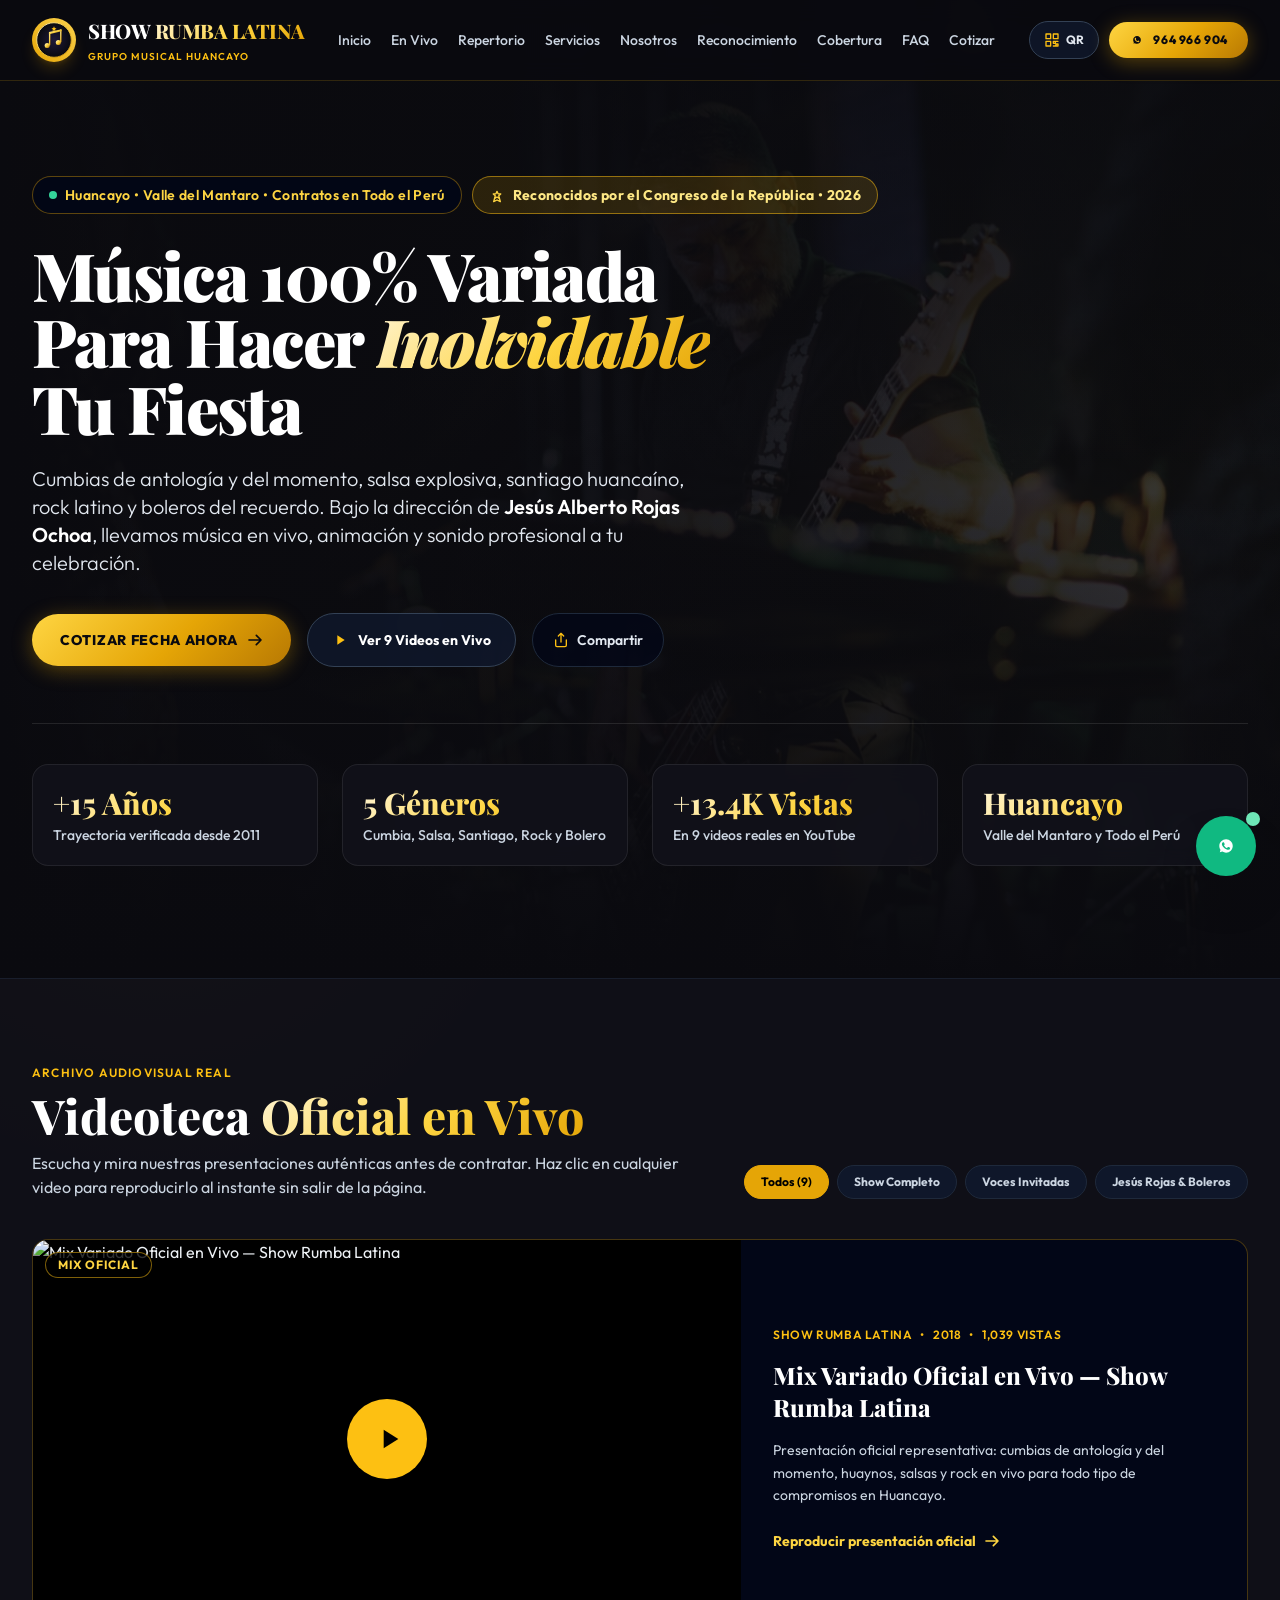
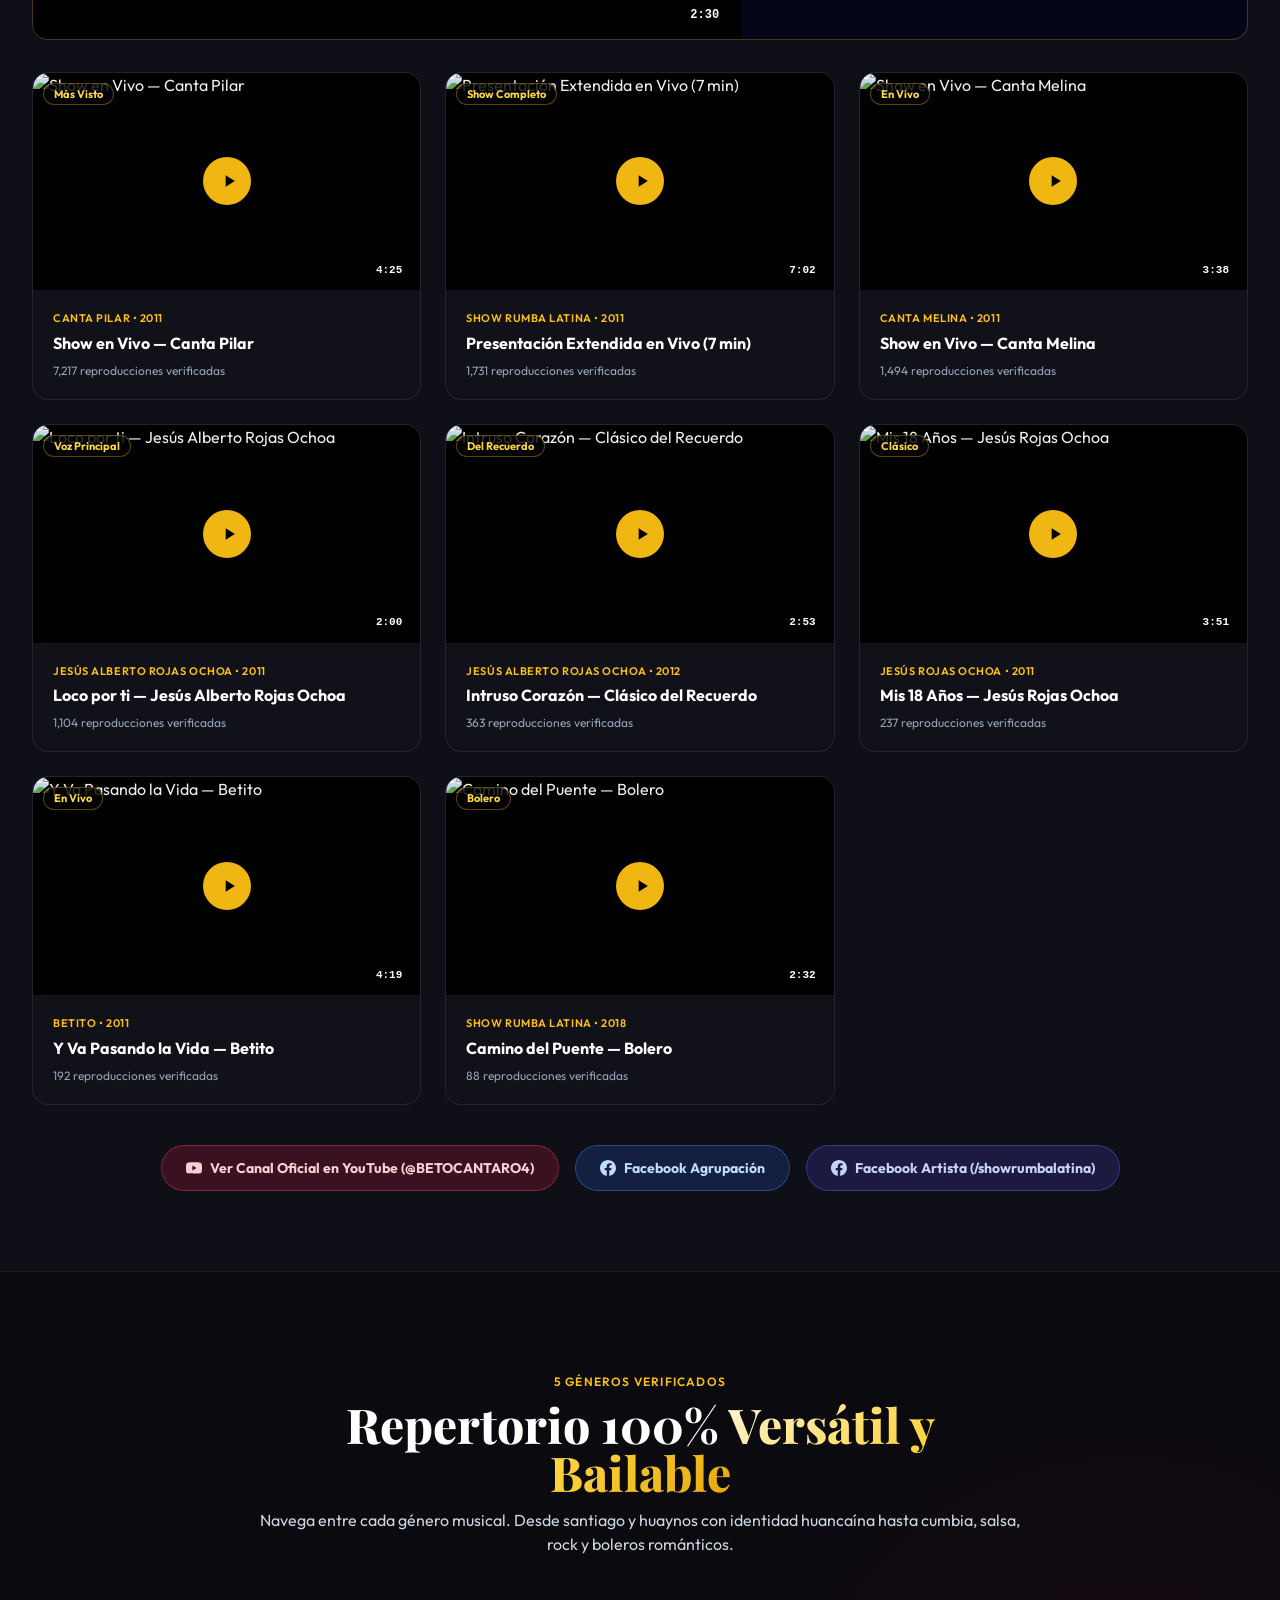
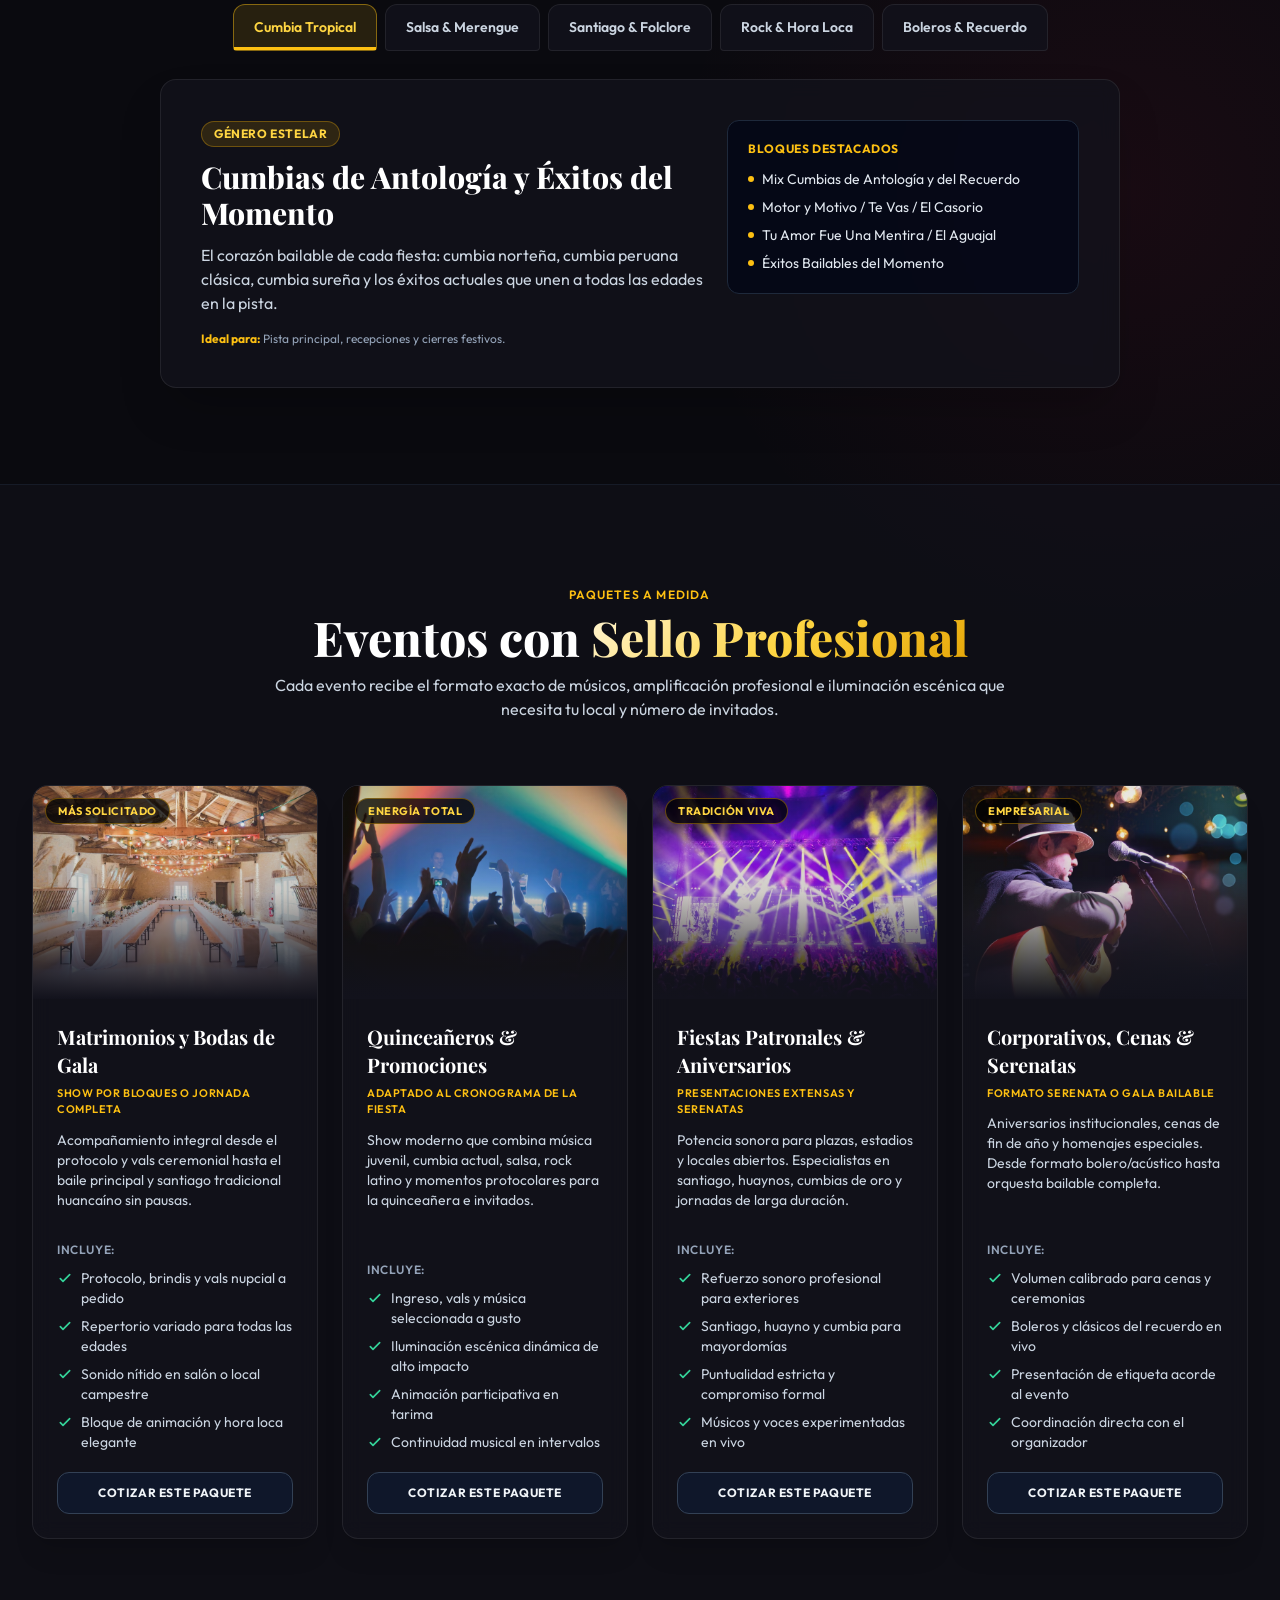
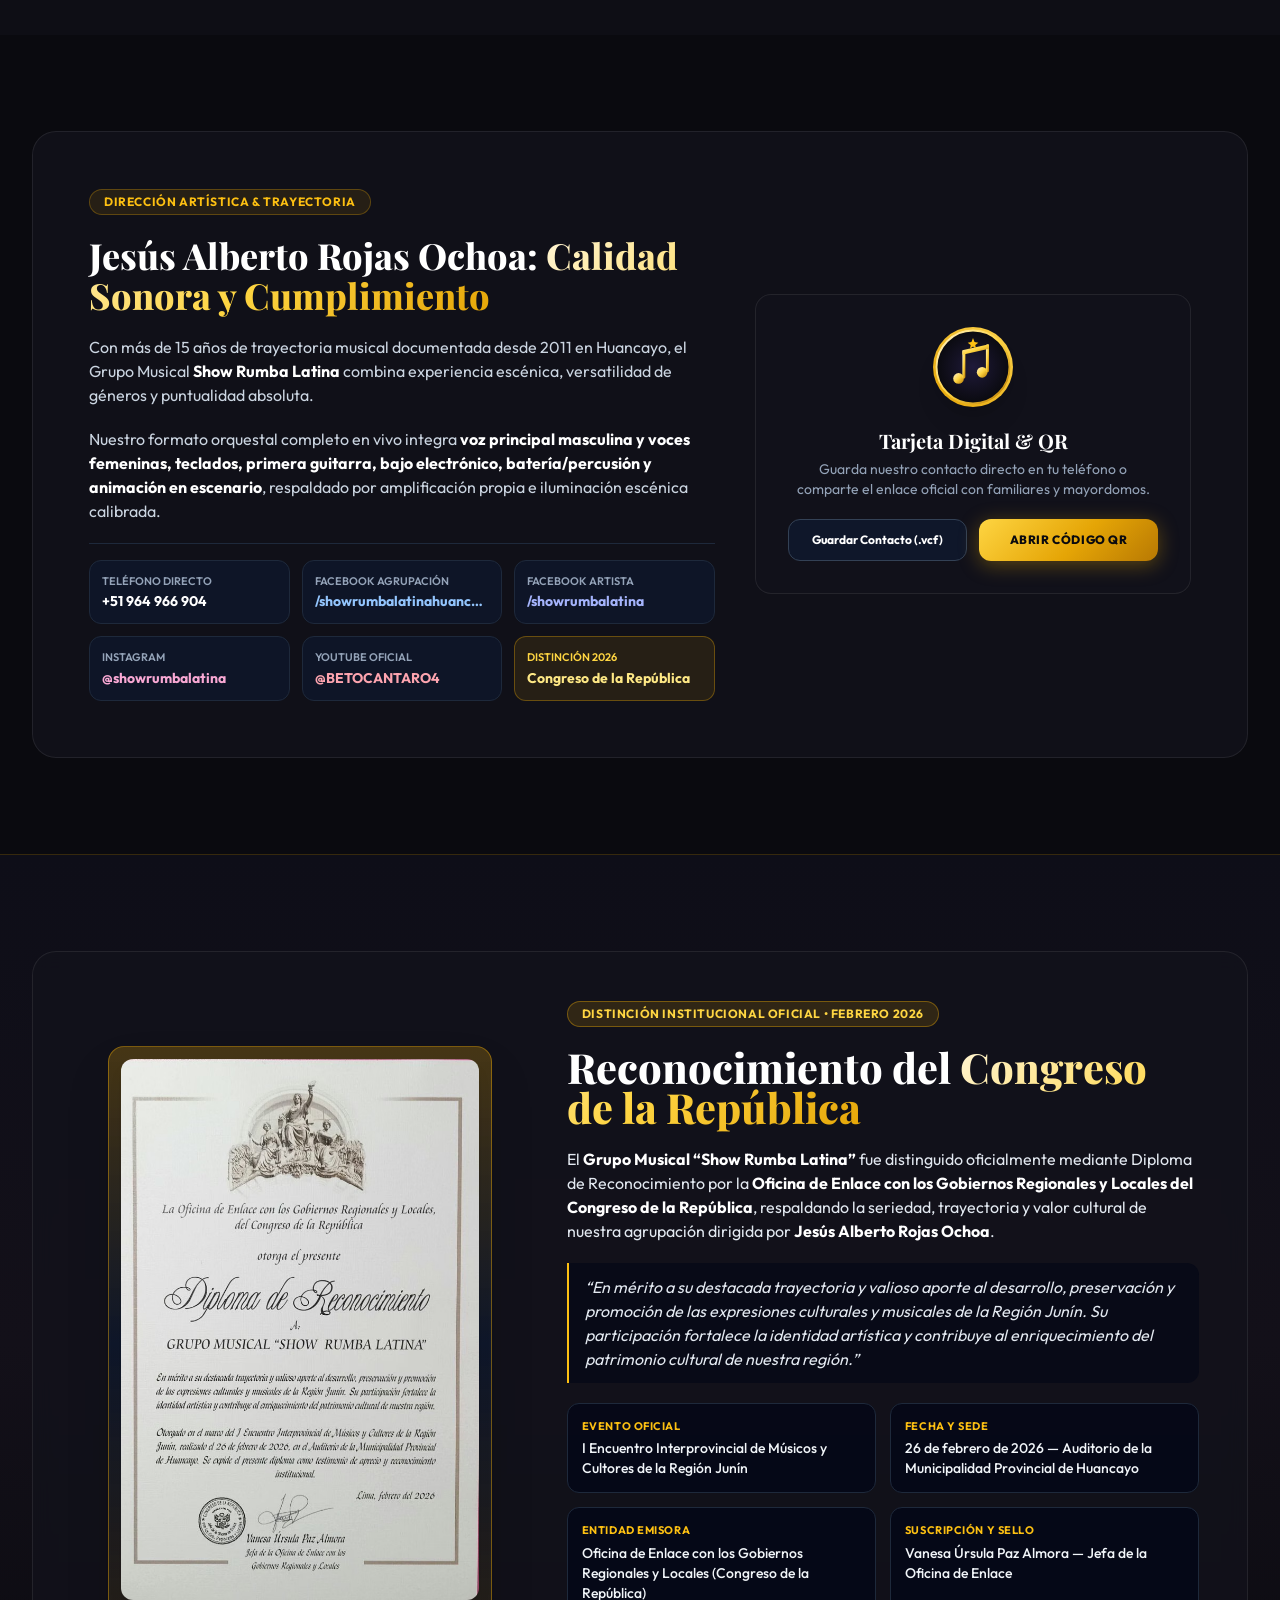
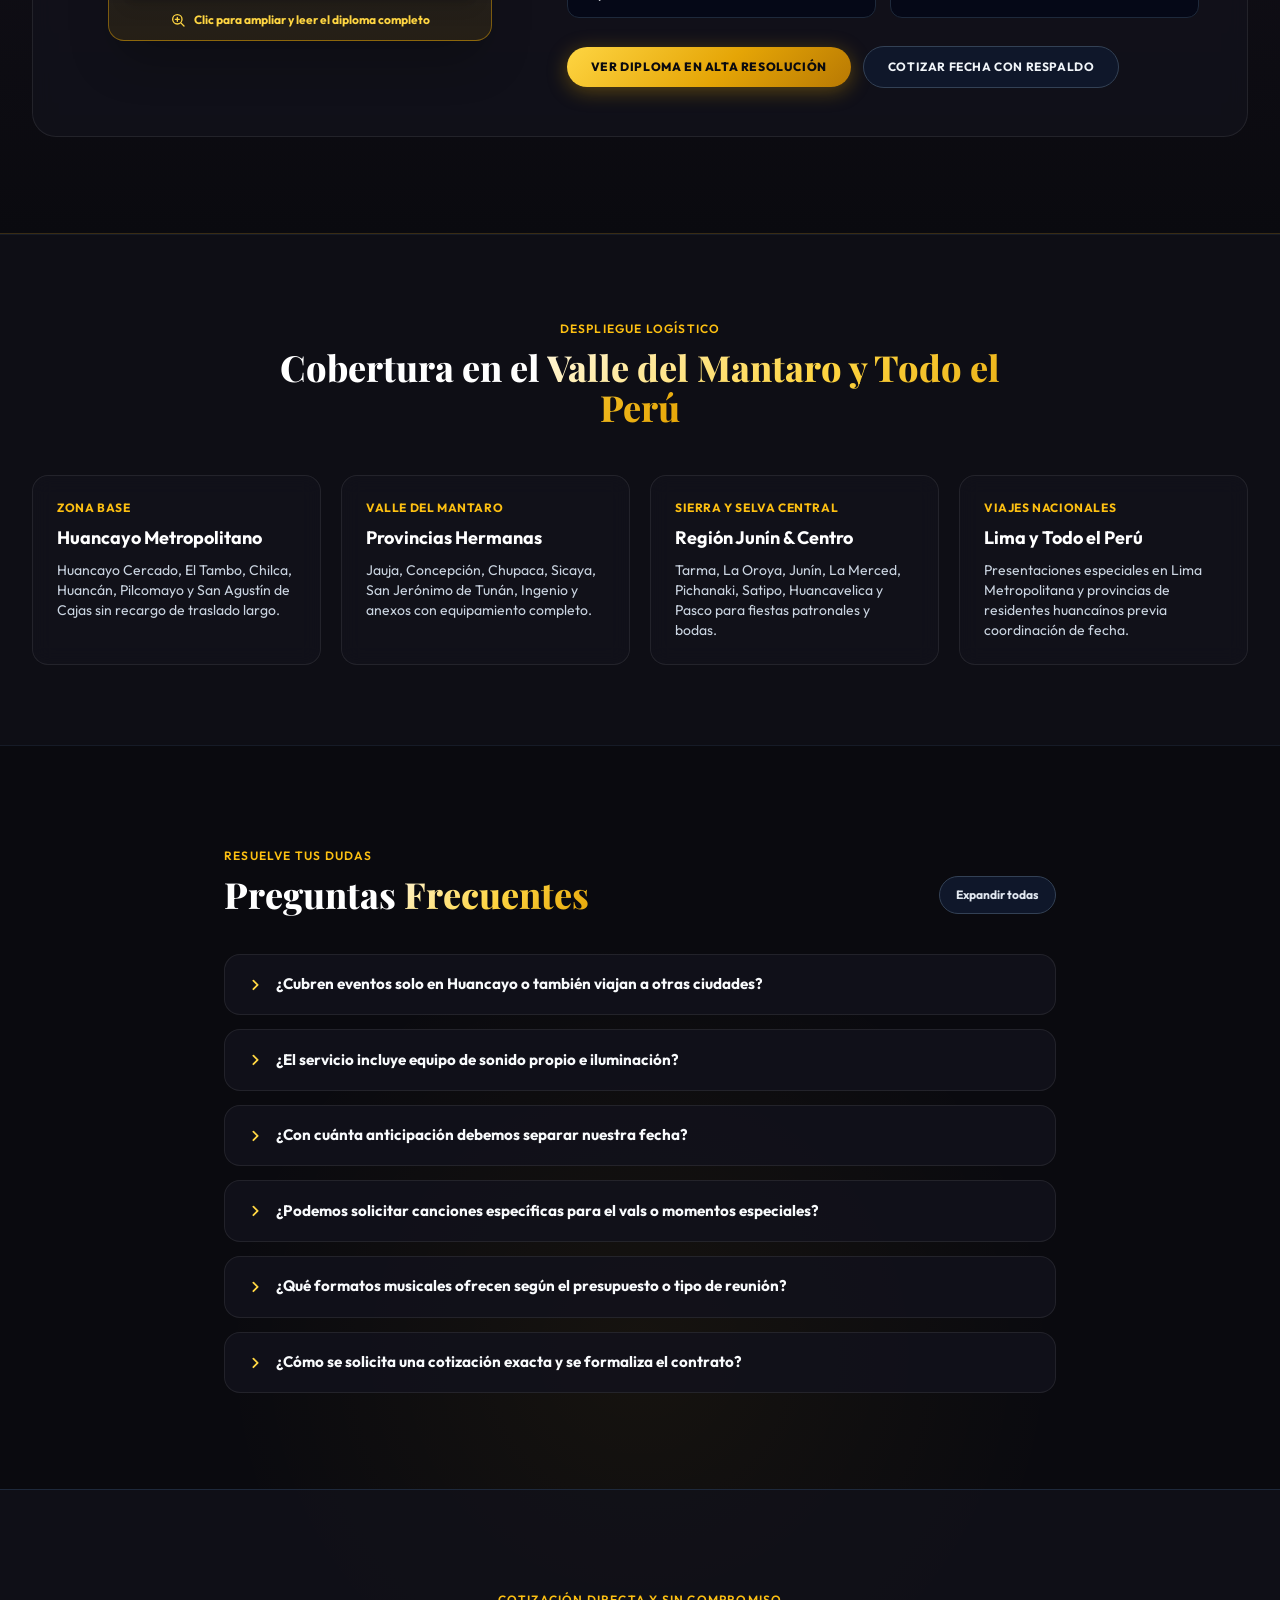
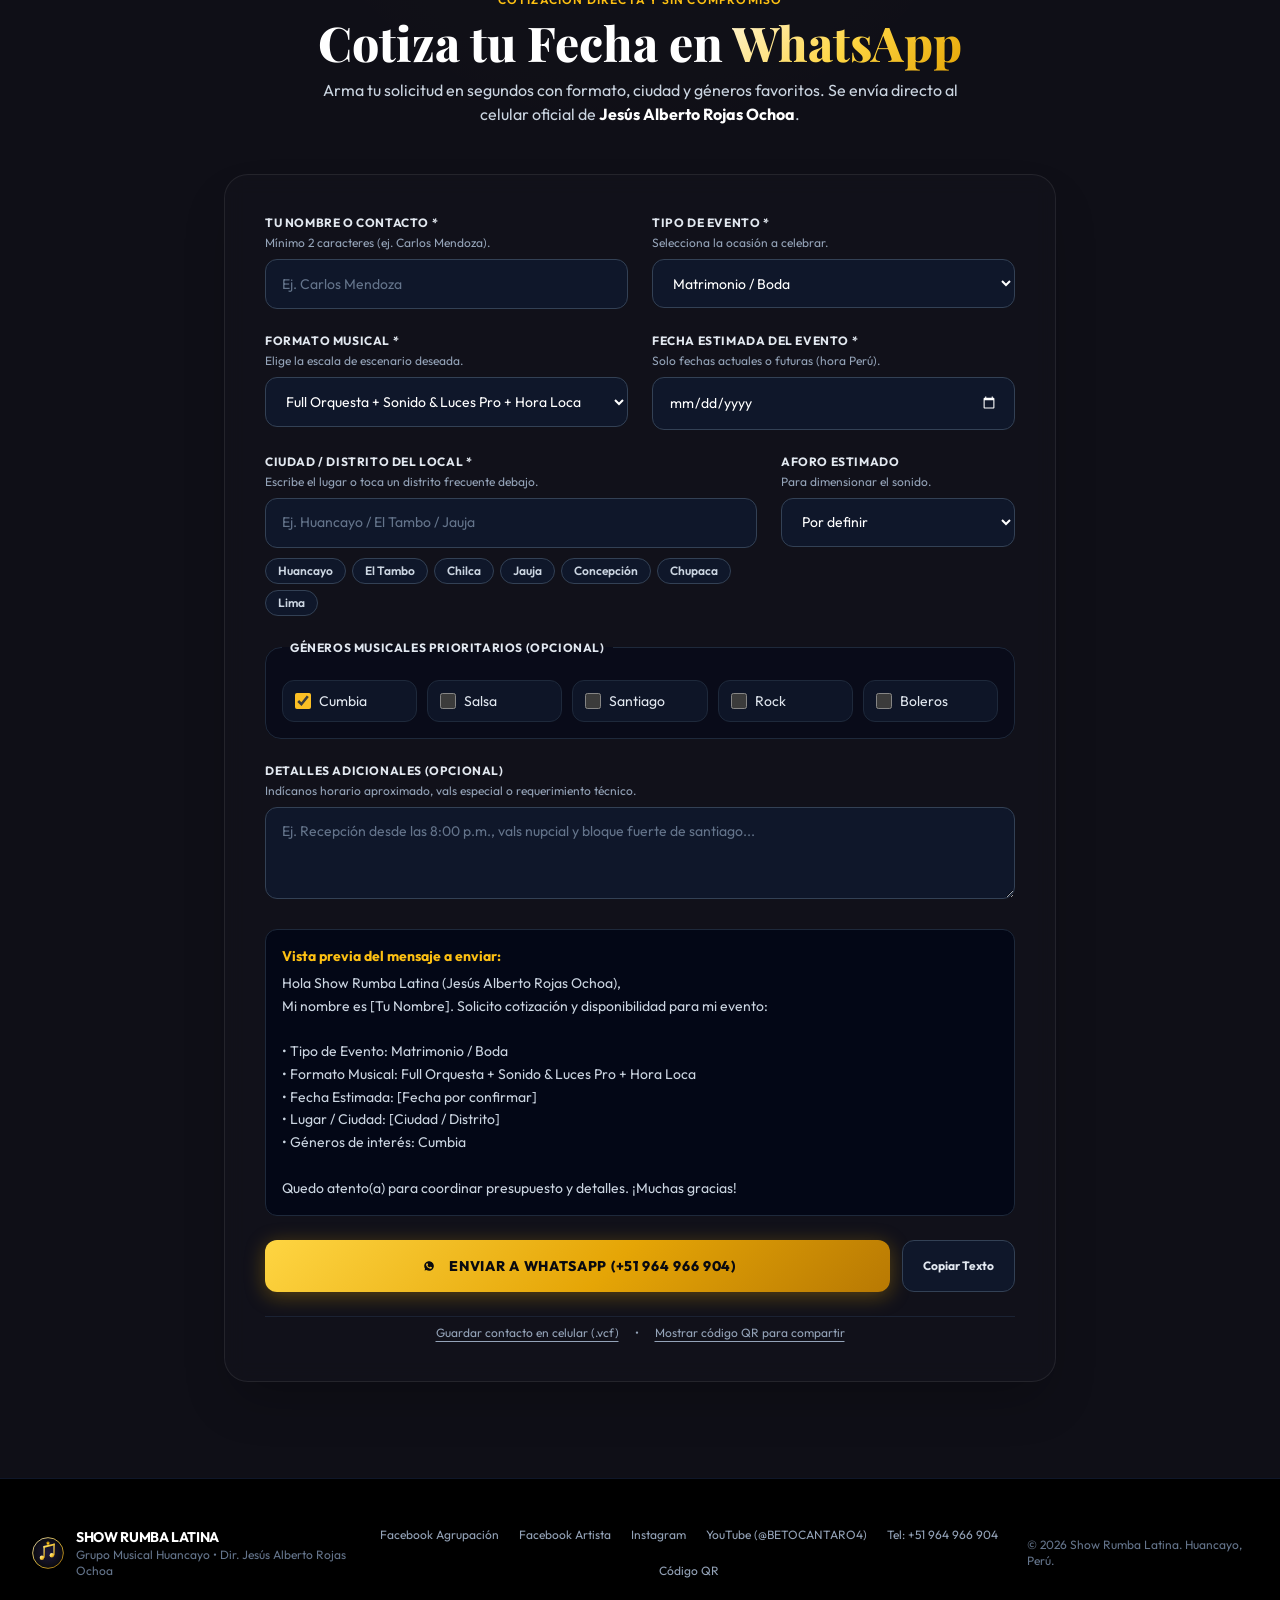
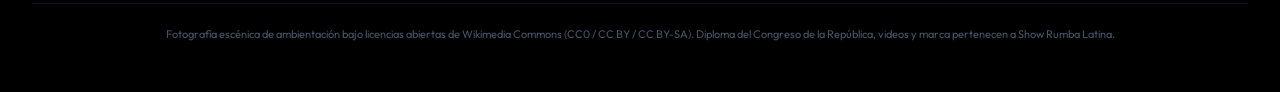
==== commit f5bed19f: "Updates" ====
--- a/index.html
+++ b/index.html
@@ -54,8 +54,10 @@
     "founder": {
       "@type": "Person",
       "name": "Jesús Alberto Rojas Ochoa",
-      "alternateName": "Jesús Rojas Ochoa"
+      "alternateName": "Jesús Rojas Ochoa",
+      "sameAs": "https://www.facebook.com/showrumbalatina/"
     },
+    "award": "Diploma de Reconocimiento — Oficina de Enlace con los Gobiernos Regionales y Locales del Congreso de la República (26 de febrero de 2026, Auditorio de la Municipalidad Provincial de Huancayo)",
     "telephone": "+51964966904",
     "address": {
       "@type": "PostalAddress",
@@ -85,6 +87,7 @@
     ],
     "sameAs": [
       "https://www.facebook.com/showrumbalatinahuancayo/",
+      "https://www.facebook.com/showrumbalatina/",
       "https://www.instagram.com/showrumbalatina/",
       "https://www.youtube.com/@BETOCANTARO4"
     ]
@@ -165,8 +168,8 @@
   </script>
  
-  <script type="module" crossorigin src="./assets/index-DGRtdLMb.js"></script>
-  <link rel="stylesheet" crossorigin href="./assets/index-Dyjp4qj9.css">
+  <script type="module" crossorigin src="./assets/index-fUQNNK4L.js"></script>
+  <link rel="stylesheet" crossorigin href="./assets/index-C-vDUj8F.css">
 </head>
 <body class="bg-[#0a0a0f] text-slate-100 min-h-screen selection:bg-gold-500 selection:text-black">
 
@@ -187,12 +190,13 @@
         </div>
       </a>
 
-      <nav class="hidden lg:flex items-center gap-5 text-sm font-medium text-slate-300" aria-label="Navegación principal">
+      <nav class="hidden lg:flex items-center gap-3.5 xl:gap-5 text-[13px] xl:text-sm font-medium text-slate-300" aria-label="Navegación principal">
         <a href="#inicio" class="hover:text-gold-400 transition-colors">Inicio</a>
         <a href="#envivo" class="hover:text-gold-400 transition-colors">En Vivo</a>
         <a href="#repertorio" class="hover:text-gold-400 transition-colors">Repertorio</a>
         <a href="#servicios" class="hover:text-gold-400 transition-colors">Servicios</a>
         <a href="#nosotros" class="hover:text-gold-400 transition-colors">Nosotros</a>
+        <a href="#reconocimiento" class="hover:text-gold-400 transition-colors">Reconocimiento</a>
         <a href="#cobertura" class="hover:text-gold-400 transition-colors">Cobertura</a>
         <a href="#faq" class="hover:text-gold-400 transition-colors">FAQ</a>
         <a href="#cotizar" class="hover:text-gold-400 transition-colors">Cotizar</a>
@@ -238,6 +242,7 @@
       <a href="#repertorio" class="mobile-nav-link text-slate-200 hover:text-gold-400 py-1">Repertorio Variado</a>
       <a href="#servicios" class="mobile-nav-link text-slate-200 hover:text-gold-400 py-1">Servicios & Eventos</a>
       <a href="#nosotros" class="mobile-nav-link text-slate-200 hover:text-gold-400 py-1">Sobre Nosotros</a>
+      <a href="#reconocimiento" class="mobile-nav-link text-slate-200 hover:text-gold-400 py-1">Reconocimiento Congreso 2026</a>
       <a href="#cobertura" class="mobile-nav-link text-slate-200 hover:text-gold-400 py-1">Cobertura Regional</a>
       <a href="#faq" class="mobile-nav-link text-slate-200 hover:text-gold-400 py-1">Preguntas Frecuentes</a>
       <a href="#cotizar" class="mobile-nav-link text-slate-200 hover:text-gold-400 py-1">Cotizar Evento</a>
@@ -277,13 +282,23 @@
       </div>
 
       <div class="max-w-7xl mx-auto px-4 sm:px-6 lg:px-8 relative z-10">
-        <div class="max-w-3xl">
-          <div class="inline-flex items-center gap-2 px-4 py-2 rounded-full bg-slate-950/85 border border-gold-500/40 text-gold-300 text-xs sm:text-sm font-semibold tracking-wide mb-7">
-            <span class="w-2 h-2 rounded-full bg-emerald-400"></span>
-            <span>Huancayo • Valle del Mantaro • Contratos en Todo el Perú</span>
-          </div>
-
-          <h1 class="text-4xl sm:text-6xl lg:text-[4.15rem] font-black tracking-tight leading-[1.08] mb-6 font-display text-white">
+        <div class="max-w-4xl">
+          <div class="flex flex-wrap items-center gap-2.5 mb-7">
+            <div class="inline-flex items-center gap-2 px-4 py-2 rounded-full bg-slate-950/85 border border-gold-500/40 text-gold-300 text-xs sm:text-sm font-semibold tracking-wide">
+              <span class="w-2 h-2 rounded-full bg-emerald-400"></span>
+              <span>Huancayo • Valle del Mantaro • Contratos en Todo el Perú</span>
+            </div>
+            <a href="#reconocimiento"
+               class="inline-flex items-center gap-2 px-4 py-2 rounded-full bg-gold-500/15 hover:bg-gold-500/25 border border-gold-400/50 text-gold-200 text-xs sm:text-sm font-bold tracking-wide transition-colors">
+              <svg class="w-4 h-4 text-gold-300 shrink-0" fill="none" stroke="currentColor" stroke-width="2" viewBox="0 0 24 24" aria-hidden="true">
+                <path stroke-linecap="round" stroke-linejoin="round" d="M12 15l-3.5 2 .9-3.9-3-2.6 4-.3L12 6.5l1.6 3.7 4 .3-3 2.6.9 3.9z"/>
+                <path stroke-linecap="round" stroke-linejoin="round" d="M8.5 16.5L7 22l5-2.5L17 22l-1.5-5.5"/>
+              </svg>
+              <span>Reconocidos por el Congreso de la República • 2026</span>
+            </a>
+          </div>
+
+          <h1 class="max-w-3xl text-4xl sm:text-6xl lg:text-[4.15rem] font-black tracking-tight leading-[1.08] mb-6 font-display text-white">
             Música 100% Variada <br class="hidden sm:inline">
             Para Hacer <span class="gold-gradient-text italic">Inolvidable</span> Tu Fiesta
           </h1>
@@ -393,7 +408,16 @@
             <svg class="w-4 h-4 fill-current" viewBox="0 0 24 24" aria-hidden="true">
               <path d="M24 12.073c0-6.627-5.373-12-12-12s-12 5.373-12 12c0 5.99 4.388 10.954 10.125 11.854v-8.385H7.078v-3.47h3.047V9.43c0-3.007 1.792-4.669 4.533-4.669 1.312 0 2.686.235 2.686.235v2.953H15.83c-1.491 0-1.956.925-1.956 1.874v2.25h3.328l-.532 3.47h-2.796v8.385C19.612 23.027 24 18.062 24 12.073z"/>
             </svg>
-            <span>Videos Recientes en Facebook</span>
+            <span>Facebook Agrupación</span>
+          </a>
+          <a href="https://www.facebook.com/showrumbalatina/"
+             target="_blank"
+             rel="noopener noreferrer"
+             class="px-6 py-3 rounded-full bg-indigo-600/20 hover:bg-indigo-600/35 border border-indigo-500/40 text-indigo-200 text-xs sm:text-sm font-bold flex items-center gap-2 transition-colors">
+            <svg class="w-4 h-4 fill-current" viewBox="0 0 24 24" aria-hidden="true">
+              <path d="M24 12.073c0-6.627-5.373-12-12-12s-12 5.373-12 12c0 5.99 4.388 10.954 10.125 11.854v-8.385H7.078v-3.47h3.047V9.43c0-3.007 1.792-4.669 4.533-4.669 1.312 0 2.686.235 2.686.235v2.953H15.83c-1.491 0-1.956.925-1.956 1.874v2.25h3.328l-.532 3.47h-2.796v8.385C19.612 23.027 24 18.062 24 12.073z"/>
+            </svg>
+            <span>Facebook Artista (/showrumbalatina)</span>
           </a>
         </div>
       </div>
@@ -595,14 +619,18 @@
                 Nuestro formato orquestal completo en vivo integra <strong class="text-white">voz principal masculina y voces femeninas, teclados, primera guitarra, bajo electrónico, batería/percusión y animación en escenario</strong>, respaldado por amplificación propia e iluminación escénica calibrada.
               </p>
 
-              <div class="grid grid-cols-2 sm:grid-cols-4 gap-3 pt-4 border-t border-slate-800">
+              <div class="grid grid-cols-2 sm:grid-cols-3 gap-3 pt-4 border-t border-slate-800">
                 <a href="tel:+51964966904" class="p-3 rounded-xl bg-slate-900/90 border border-slate-800 hover:border-gold-400 transition-colors">
                   <p class="text-[11px] text-slate-400 uppercase font-semibold">Teléfono Directo</p>
                   <p class="text-white font-bold text-sm mt-0.5">+51 964 966 904</p>
                 </a>
                 <a href="https://www.facebook.com/showrumbalatinahuancayo/" target="_blank" rel="noopener noreferrer" class="p-3 rounded-xl bg-slate-900/90 border border-slate-800 hover:border-blue-400 transition-colors">
-                  <p class="text-[11px] text-slate-400 uppercase font-semibold">Facebook</p>
+                  <p class="text-[11px] text-slate-400 uppercase font-semibold">Facebook Agrupación</p>
                   <p class="text-blue-300 font-bold text-sm mt-0.5 truncate">/showrumbalatinahuancayo</p>
+                </a>
+                <a href="https://www.facebook.com/showrumbalatina/" target="_blank" rel="noopener noreferrer" class="p-3 rounded-xl bg-slate-900/90 border border-slate-800 hover:border-indigo-400 transition-colors">
+                  <p class="text-[11px] text-slate-400 uppercase font-semibold">Facebook Artista</p>
+                  <p class="text-indigo-300 font-bold text-sm mt-0.5 truncate">/showrumbalatina</p>
                 </a>
                 <a href="https://www.instagram.com/showrumbalatina/" target="_blank" rel="noopener noreferrer" class="p-3 rounded-xl bg-slate-900/90 border border-slate-800 hover:border-pink-400 transition-colors">
                   <p class="text-[11px] text-slate-400 uppercase font-semibold">Instagram</p>
@@ -612,6 +640,10 @@
                   <p class="text-[11px] text-slate-400 uppercase font-semibold">YouTube Oficial</p>
                   <p class="text-rose-300 font-bold text-sm mt-0.5">@BETOCANTARO4</p>
                 </a>
+                <a href="#reconocimiento" class="p-3 rounded-xl bg-gold-500/10 border border-gold-500/35 hover:border-gold-400 transition-colors">
+                  <p class="text-[11px] text-gold-300 uppercase font-semibold">Distinción 2026</p>
+                  <p class="text-gold-200 font-bold text-sm mt-0.5 truncate">Congreso de la República</p>
+                </a>
               </div>
             </div>
 
@@ -632,6 +664,84 @@
                 <button type="button" data-open-qr class="gold-gradient-btn py-3 px-4 rounded-xl text-xs uppercase tracking-wider">
                   Abrir Código QR
                 </button>
+              </div>
+            </div>
+          </div>
+        </div>
+      </div>
+    </section>
+
+    <!-- 5B. Reconocimiento Institucional del Congreso de la República (2026) -->
+    <section id="reconocimiento" class="py-24 bg-gradient-to-b from-[#0e0e18] via-[#131019] to-[#0a0a0f] border-y border-gold-500/20">
+      <div class="max-w-7xl mx-auto px-4 sm:px-6 lg:px-8">
+        <div class="reveal-item glass-card rounded-3xl p-6 sm:p-10 lg:p-12 border border-gold-500/30">
+          <div class="grid grid-cols-1 lg:grid-cols-12 gap-8 lg:gap-12 items-center">
+            <div class="lg:col-span-5">
+              <button type="button"
+                      data-open-diploma
+                      aria-label="Ampliar Diploma de Reconocimiento del Congreso de la República"
+                      class="group relative block w-full max-w-sm mx-auto rounded-2xl p-3 bg-gradient-to-b from-gold-500/25 via-slate-900 to-gold-500/10 border border-gold-500/45 hover:border-gold-400 shadow-2xl transition-all focus-visible:outline focus-visible:outline-2 focus-visible:outline-gold-400 text-left">
+                <picture>
+                  <source srcset="./images/diploma-congreso.avif" type="image/avif">
+                  <source srcset="./images/diploma-congreso.webp" type="image/webp">
+                  <img src="./images/diploma-congreso.jpg"
+                       alt="Diploma de Reconocimiento otorgado por la Oficina de Enlace con los Gobiernos Regionales y Locales del Congreso de la República al Grupo Musical Show Rumba Latina el 26 de febrero de 2026 en Huancayo"
+                       width="677"
+                       height="1024"
+                       loading="lazy"
+                       class="w-full h-auto rounded-xl shadow-lg group-hover:brightness-105 transition-all">
+                </picture>
+                <span class="mt-3 flex items-center justify-center gap-2 text-xs font-bold text-gold-300 group-hover:text-gold-200 transition-colors">
+                  <svg class="w-4 h-4 shrink-0" fill="none" stroke="currentColor" stroke-width="2" viewBox="0 0 24 24" aria-hidden="true">
+                    <circle cx="11" cy="11" r="7"/>
+                    <path stroke-linecap="round" d="M21 21l-4.35-4.35M11 8v6M8 11h6"/>
+                  </svg>
+                  <span>Clic para ampliar y leer el diploma completo</span>
+                </span>
+              </button>
+            </div>
+
+            <div class="lg:col-span-7 space-y-5">
+              <span class="inline-block px-3.5 py-1 rounded-full bg-gold-500/15 border border-gold-500/40 text-gold-300 text-xs font-bold uppercase tracking-wider">
+                Distinción Institucional Oficial • Febrero 2026
+              </span>
+              <h2 class="text-3xl sm:text-4xl lg:text-[2.6rem] font-extrabold text-white font-display leading-tight">
+                Reconocimiento del <span class="gold-gradient-text">Congreso de la República</span>
+              </h2>
+              <p class="text-slate-200 text-sm sm:text-base leading-relaxed">
+                El <strong class="text-white">Grupo Musical “Show Rumba Latina”</strong> fue distinguido oficialmente mediante Diploma de Reconocimiento por la <strong class="text-white">Oficina de Enlace con los Gobiernos Regionales y Locales del Congreso de la República</strong>, respaldando la seriedad, trayectoria y valor cultural de nuestra agrupación dirigida por <strong class="text-white">Jesús Alberto Rojas Ochoa</strong>.
+              </p>
+
+              <blockquote class="border-l-2 border-gold-400 pl-4 pr-4 py-3 text-slate-200 italic text-sm sm:text-base leading-relaxed bg-slate-950/60 rounded-r-xl">
+                “En mérito a su destacada trayectoria y valioso aporte al desarrollo, preservación y promoción de las expresiones culturales y musicales de la Región Junín. Su participación fortalece la identidad artística y contribuye al enriquecimiento del patrimonio cultural de nuestra región.”
+              </blockquote>
+
+              <div class="grid grid-cols-1 sm:grid-cols-2 gap-3.5">
+                <div class="p-3.5 rounded-xl bg-slate-950/75 border border-slate-800">
+                  <p class="text-[11px] text-gold-400 uppercase font-bold tracking-wider">Evento Oficial</p>
+                  <p class="text-slate-100 text-xs sm:text-sm font-medium mt-1">I Encuentro Interprovincial de Músicos y Cultores de la Región Junín</p>
+                </div>
+                <div class="p-3.5 rounded-xl bg-slate-950/75 border border-slate-800">
+                  <p class="text-[11px] text-gold-400 uppercase font-bold tracking-wider">Fecha y Sede</p>
+                  <p class="text-slate-100 text-xs sm:text-sm font-medium mt-1">26 de febrero de 2026 — Auditorio de la Municipalidad Provincial de Huancayo</p>
+                </div>
+                <div class="p-3.5 rounded-xl bg-slate-950/75 border border-slate-800">
+                  <p class="text-[11px] text-gold-400 uppercase font-bold tracking-wider">Entidad Emisora</p>
+                  <p class="text-slate-100 text-xs sm:text-sm font-medium mt-1">Oficina de Enlace con los Gobiernos Regionales y Locales (Congreso de la República)</p>
+                </div>
+                <div class="p-3.5 rounded-xl bg-slate-950/75 border border-slate-800">
+                  <p class="text-[11px] text-gold-400 uppercase font-bold tracking-wider">Suscripción y Sello</p>
+                  <p class="text-slate-100 text-xs sm:text-sm font-medium mt-1">Vanesa Úrsula Paz Almora — Jefa de la Oficina de Enlace</p>
+                </div>
+              </div>
+
+              <div class="flex flex-wrap items-center gap-3 pt-2">
+                <button type="button" data-open-diploma class="gold-gradient-btn px-6 py-3 rounded-full text-xs uppercase tracking-wider">
+                  Ver Diploma en Alta Resolución
+                </button>
+                <a href="#cotizar" class="px-6 py-3 rounded-full bg-slate-900 hover:bg-slate-800 border border-slate-700 hover:border-gold-400 text-xs font-bold uppercase tracking-wider text-slate-100 transition-colors">
+                  Cotizar Fecha con Respaldo
+                </a>
               </div>
             </div>
           </div>
@@ -1005,6 +1115,54 @@
     </div>
   </dialog>
 
+  <!-- Modal Nativo #3: Visor de Diploma del Congreso de la República -->
+  <dialog id="diploma-modal" closedby="any" aria-labelledby="diploma-modal-title">
+    <div class="glass-card rounded-2xl border border-gold-500/40 bg-[#0e0e16] overflow-hidden shadow-2xl w-[min(94vw,42rem)] max-h-[90dvh] flex flex-col">
+      <div class="flex items-start justify-between gap-4 p-4 sm:p-5 border-b border-slate-800 shrink-0">
+        <div>
+          <h1 id="diploma-modal-title" class="text-base sm:text-lg font-extrabold text-white font-display">
+            Diploma de Reconocimiento — Congreso de la República
+          </h1>
+          <p class="text-xs text-gold-400 font-semibold mt-0.5">
+            Oficina de Enlace con los Gobiernos Regionales y Locales • 26 de febrero de 2026
+          </p>
+        </div>
+        <form method="dialog">
+          <button type="submit"
+                  autofocus
+                  aria-label="Cerrar diploma"
+                  class="px-3.5 py-2 rounded-lg bg-slate-900 hover:bg-slate-800 border border-slate-700 text-xs font-bold text-slate-200 transition-colors">
+            Cerrar ✕
+          </button>
+        </form>
+      </div>
+      <div class="overflow-y-auto p-3 sm:p-5 bg-slate-950/80 flex justify-center">
+        <picture>
+          <source srcset="./images/diploma-congreso.avif" type="image/avif">
+          <source srcset="./images/diploma-congreso.webp" type="image/webp">
+          <img src="./images/diploma-congreso.jpg"
+               alt="Diploma de Reconocimiento completo otorgado al Grupo Musical Show Rumba Latina por el Congreso de la República el 26 de febrero de 2026 en Huancayo"
+               width="677"
+               height="1024"
+               loading="lazy"
+               fetchpriority="low"
+               class="max-h-[70dvh] w-auto max-w-full h-auto rounded-lg shadow-2xl">
+        </picture>
+      </div>
+      <div class="p-3 sm:p-4 border-t border-slate-800 bg-slate-950/90 flex flex-col sm:flex-row sm:items-center justify-between gap-3 text-xs shrink-0">
+        <p class="text-slate-300">
+          Auditorio de la Municipalidad Provincial de Huancayo • Suscrito por Vanesa Úrsula Paz Almora
+        </p>
+        <a href="./images/diploma-congreso.jpg"
+           target="_blank"
+           rel="noopener noreferrer"
+           class="shrink-0 px-4 py-2 rounded-full bg-gold-500/20 hover:bg-gold-500/35 border border-gold-400/50 text-gold-200 font-bold text-center transition-colors">
+          Abrir imagen original
+        </a>
+      </div>
+    </div>
+  </dialog>
+
   <!-- Footer -->
   <footer class="bg-black py-12 border-t border-slate-900 text-slate-400 text-sm">
     <div class="max-w-7xl mx-auto px-4 sm:px-6 lg:px-8 space-y-6">
@@ -1017,8 +1175,9 @@
           </div>
         </div>
 
-        <div class="flex flex-wrap items-center justify-center gap-5 text-xs text-slate-400">
-          <a href="https://www.facebook.com/showrumbalatinahuancayo/" target="_blank" rel="noopener noreferrer" class="hover:text-gold-400 transition-colors">Facebook</a>
+        <div class="flex flex-wrap items-center justify-center gap-4 sm:gap-5 text-xs text-slate-400">
+          <a href="https://www.facebook.com/showrumbalatinahuancayo/" target="_blank" rel="noopener noreferrer" class="hover:text-gold-400 transition-colors">Facebook Agrupación</a>
+          <a href="https://www.facebook.com/showrumbalatina/" target="_blank" rel="noopener noreferrer" class="hover:text-gold-400 transition-colors">Facebook Artista</a>
           <a href="https://www.instagram.com/showrumbalatina/" target="_blank" rel="noopener noreferrer" class="hover:text-gold-400 transition-colors">Instagram</a>
           <a href="https://www.youtube.com/@BETOCANTARO4" target="_blank" rel="noopener noreferrer" class="hover:text-gold-400 transition-colors">YouTube (@BETOCANTARO4)</a>
           <a href="tel:+51964966904" class="hover:text-gold-400 transition-colors">Tel: +51 964 966 904</a>
@@ -1030,7 +1189,7 @@
         </p>
       </div>
       <p class="text-[11px] text-slate-600 text-center border-t border-slate-900 pt-5">
-        Fotografía escénica de ambientación bajo licencias abiertas de Wikimedia Commons (CC0 / CC BY / CC BY-SA). Videos y marca pertenecen a Show Rumba Latina.
+        Fotografía escénica de ambientación bajo licencias abiertas de Wikimedia Commons (CC0 / CC BY / CC BY-SA). Diploma del Congreso de la República, videos y marca pertenecen a Show Rumba Latina.
       </p>
     </div>
   </footer>
--- a/assets/index-C-vDUj8F.css
+++ b/assets/index-C-vDUj8F.css
@@ -0,0 +1 @@
+*,:before,:after{--tw-border-spacing-x: 0;--tw-border-spacing-y: 0;--tw-translate-x: 0;--tw-translate-y: 0;--tw-rotate: 0;--tw-skew-x: 0;--tw-skew-y: 0;--tw-scale-x: 1;--tw-scale-y: 1;--tw-pan-x: ;--tw-pan-y: ;--tw-pinch-zoom: ;--tw-scroll-snap-strictness: proximity;--tw-gradient-from-position: ;--tw-gradient-via-position: ;--tw-gradient-to-position: ;--tw-ordinal: ;--tw-slashed-zero: ;--tw-numeric-figure: ;--tw-numeric-spacing: ;--tw-numeric-fraction: ;--tw-ring-inset: ;--tw-ring-offset-width: 0px;--tw-ring-offset-color: #fff;--tw-ring-color: rgb(59 130 246 / .5);--tw-ring-offset-shadow: 0 0 #0000;--tw-ring-shadow: 0 0 #0000;--tw-shadow: 0 0 #0000;--tw-shadow-colored: 0 0 #0000;--tw-blur: ;--tw-brightness: ;--tw-contrast: ;--tw-grayscale: ;--tw-hue-rotate: ;--tw-invert: ;--tw-saturate: ;--tw-sepia: ;--tw-drop-shadow: ;--tw-backdrop-blur: ;--tw-backdrop-brightness: ;--tw-backdrop-contrast: ;--tw-backdrop-grayscale: ;--tw-backdrop-hue-rotate: ;--tw-backdrop-invert: ;--tw-backdrop-opacity: ;--tw-backdrop-saturate: ;--tw-backdrop-sepia: ;--tw-contain-size: ;--tw-contain-layout: ;--tw-contain-paint: ;--tw-contain-style: }::backdrop{--tw-border-spacing-x: 0;--tw-border-spacing-y: 0;--tw-translate-x: 0;--tw-translate-y: 0;--tw-rotate: 0;--tw-skew-x: 0;--tw-skew-y: 0;--tw-scale-x: 1;--tw-scale-y: 1;--tw-pan-x: ;--tw-pan-y: ;--tw-pinch-zoom: ;--tw-scroll-snap-strictness: proximity;--tw-gradient-from-position: ;--tw-gradient-via-position: ;--tw-gradient-to-position: ;--tw-ordinal: ;--tw-slashed-zero: ;--tw-numeric-figure: ;--tw-numeric-spacing: ;--tw-numeric-fraction: ;--tw-ring-inset: ;--tw-ring-offset-width: 0px;--tw-ring-offset-color: #fff;--tw-ring-color: rgb(59 130 246 / .5);--tw-ring-offset-shadow: 0 0 #0000;--tw-ring-shadow: 0 0 #0000;--tw-shadow: 0 0 #0000;--tw-shadow-colored: 0 0 #0000;--tw-blur: ;--tw-brightness: ;--tw-contrast: ;--tw-grayscale: ;--tw-hue-rotate: ;--tw-invert: ;--tw-saturate: ;--tw-sepia: ;--tw-drop-shadow: ;--tw-backdrop-blur: ;--tw-backdrop-brightness: ;--tw-backdrop-contrast: ;--tw-backdrop-grayscale: ;--tw-backdrop-hue-rotate: ;--tw-backdrop-invert: ;--tw-backdrop-opacity: ;--tw-backdrop-saturate: ;--tw-backdrop-sepia: ;--tw-contain-size: ;--tw-contain-layout: ;--tw-contain-paint: ;--tw-contain-style: }*,:before,:after{box-sizing:border-box;border-width:0;border-style:solid;border-color:#e5e7eb}:before,:after{--tw-content: ""}html,:host{line-height:1.5;-webkit-text-size-adjust:100%;-moz-tab-size:4;-o-tab-size:4;tab-size:4;font-family:Outfit,system-ui,sans-serif;font-feature-settings:normal;font-variation-settings:normal;-webkit-tap-highlight-color:transparent}body{margin:0;line-height:inherit}hr{height:0;color:inherit;border-top-width:1px}abbr:where([title]){-webkit-text-decoration:underline dotted;text-decoration:underline dotted}h1,h2,h3,h4,h5,h6{font-size:inherit;font-weight:inherit}a{color:inherit;text-decoration:inherit}b,strong{font-weight:bolder}code,kbd,samp,pre{font-family:ui-monospace,SFMono-Regular,Menlo,Monaco,Consolas,Liberation Mono,Courier New,monospace;font-feature-settings:normal;font-variation-settings:normal;font-size:1em}small{font-size:80%}sub,sup{font-size:75%;line-height:0;position:relative;vertical-align:baseline}sub{bottom:-.25em}sup{top:-.5em}table{text-indent:0;border-color:inherit;border-collapse:collapse}button,input,optgroup,select,textarea{font-family:inherit;font-feature-settings:inherit;font-variation-settings:inherit;font-size:100%;font-weight:inherit;line-height:inherit;letter-spacing:inherit;color:inherit;margin:0;padding:0}button,select{text-transform:none}button,input:where([type=button]),input:where([type=reset]),input:where([type=submit]){-webkit-appearance:button;background-color:transparent;background-image:none}:-moz-focusring{outline:auto}:-moz-ui-invalid{box-shadow:none}progress{vertical-align:baseline}::-webkit-inner-spin-button,::-webkit-outer-spin-button{height:auto}[type=search]{-webkit-appearance:textfield;outline-offset:-2px}::-webkit-search-decoration{-webkit-appearance:none}::-webkit-file-upload-button{-webkit-appearance:button;font:inherit}summary{display:list-item}blockquote,dl,dd,h1,h2,h3,h4,h5,h6,hr,figure,p,pre{margin:0}fieldset{margin:0;padding:0}legend{padding:0}ol,ul,menu{list-style:none;margin:0;padding:0}dialog{padding:0}textarea{resize:vertical}input::-moz-placeholder,textarea::-moz-placeholder{opacity:1;color:#9ca3af}input::placeholder,textarea::placeholder{opacity:1;color:#9ca3af}button,[role=button]{cursor:pointer}:disabled{cursor:default}img,svg,video,canvas,audio,iframe,embed,object{display:block;vertical-align:middle}img,video{max-width:100%;height:auto}[hidden]:where(:not([hidden=until-found])){display:none}.container{width:100%}@media(min-width:640px){.container{max-width:640px}}@media(min-width:768px){.container{max-width:768px}}@media(min-width:1024px){.container{max-width:1024px}}@media(min-width:1280px){.container{max-width:1280px}}@media(min-width:1536px){.container{max-width:1536px}}.pointer-events-none{pointer-events:none}.fixed{position:fixed}.absolute{position:absolute}.relative{position:relative}.inset-0{top:0;right:0;bottom:0;left:0}.-right-1{right:-.25rem}.-top-1{top:-.25rem}.bottom-2\.5{bottom:.625rem}.bottom-3{bottom:.75rem}.bottom-6{bottom:1.5rem}.left-0{left:0}.left-2\.5{left:.625rem}.left-3{left:.75rem}.right-2\.5{right:.625rem}.right-3{right:.75rem}.right-6{right:1.5rem}.top-0{top:0}.top-2\.5{top:.625rem}.top-3{top:.75rem}.z-0{z-index:0}.z-10{z-index:10}.z-40{z-index:40}.z-50{z-index:50}.mx-auto{margin-left:auto;margin-right:auto}.mb-1{margin-bottom:.25rem}.mb-1\.5{margin-bottom:.375rem}.mb-10{margin-bottom:2.5rem}.mb-12{margin-bottom:3rem}.mb-16{margin-bottom:4rem}.mb-2{margin-bottom:.5rem}.mb-2\.5{margin-bottom:.625rem}.mb-3{margin-bottom:.75rem}.mb-4{margin-bottom:1rem}.mb-5{margin-bottom:1.25rem}.mb-6{margin-bottom:1.5rem}.mb-7{margin-bottom:1.75rem}.mb-8{margin-bottom:2rem}.mb-9{margin-bottom:2.25rem}.mt-0\.5{margin-top:.125rem}.mt-1{margin-top:.25rem}.mt-10{margin-top:2.5rem}.mt-14{margin-top:3.5rem}.mt-2{margin-top:.5rem}.mt-2\.5{margin-top:.625rem}.mt-3{margin-top:.75rem}.block{display:block}.inline-block{display:inline-block}.inline{display:inline}.flex{display:flex}.inline-flex{display:inline-flex}.grid{display:grid}.hidden{display:none}.aspect-\[4\/3\]{aspect-ratio:4/3}.aspect-video{aspect-ratio:16 / 9}.h-1\.5{height:.375rem}.h-11{height:2.75rem}.h-12{height:3rem}.h-16{height:4rem}.h-2{height:.5rem}.h-20{height:5rem}.h-3\.5{height:.875rem}.h-4{height:1rem}.h-5{height:1.25rem}.h-52{height:13rem}.h-7{height:1.75rem}.h-8{height:2rem}.h-9{height:2.25rem}.h-auto{height:auto}.h-full{height:100%}.max-h-\[70dvh\]{max-height:70dvh}.max-h-\[90dvh\]{max-height:90dvh}.min-h-screen{min-height:100vh}.w-1\.5{width:.375rem}.w-11{width:2.75rem}.w-12{width:3rem}.w-16{width:4rem}.w-2{width:.5rem}.w-20{width:5rem}.w-3\.5{width:.875rem}.w-4{width:1rem}.w-5{width:1.25rem}.w-52{width:13rem}.w-7{width:1.75rem}.w-8{width:2rem}.w-9{width:2.25rem}.w-\[min\(92vw\,28rem\)\]{width:min(92vw,28rem)}.w-\[min\(94vw\,42rem\)\]{width:min(94vw,42rem)}.w-\[min\(94vw\,56rem\)\]{width:min(94vw,56rem)}.w-auto{width:auto}.w-full{width:100%}.max-w-0{max-width:0px}.max-w-2xl{max-width:42rem}.max-w-3xl{max-width:48rem}.max-w-4xl{max-width:56rem}.max-w-5xl{max-width:64rem}.max-w-7xl{max-width:80rem}.max-w-full{max-width:100%}.max-w-sm{max-width:24rem}.flex-1{flex:1 1 0%}.shrink-0{flex-shrink:0}.translate-x-0\.5{--tw-translate-x: .125rem;transform:translate(var(--tw-translate-x),var(--tw-translate-y)) rotate(var(--tw-rotate)) skew(var(--tw-skew-x)) skewY(var(--tw-skew-y)) scaleX(var(--tw-scale-x)) scaleY(var(--tw-scale-y))}.cursor-pointer{cursor:pointer}.select-none{-webkit-user-select:none;-moz-user-select:none;user-select:none}.grid-cols-1{grid-template-columns:repeat(1,minmax(0,1fr))}.grid-cols-2{grid-template-columns:repeat(2,minmax(0,1fr))}.flex-col{flex-direction:column}.flex-wrap{flex-wrap:wrap}.items-start{align-items:flex-start}.items-center{align-items:center}.justify-start{justify-content:flex-start}.justify-center{justify-content:center}.justify-between{justify-content:space-between}.gap-1\.5{gap:.375rem}.gap-10{gap:2.5rem}.gap-2{gap:.5rem}.gap-2\.5{gap:.625rem}.gap-3{gap:.75rem}.gap-3\.5{gap:.875rem}.gap-4{gap:1rem}.gap-5{gap:1.25rem}.gap-6{gap:1.5rem}.gap-8{gap:2rem}.space-y-2>:not([hidden])~:not([hidden]){--tw-space-y-reverse: 0;margin-top:calc(.5rem * calc(1 - var(--tw-space-y-reverse)));margin-bottom:calc(.5rem * var(--tw-space-y-reverse))}.space-y-3>:not([hidden])~:not([hidden]){--tw-space-y-reverse: 0;margin-top:calc(.75rem * calc(1 - var(--tw-space-y-reverse)));margin-bottom:calc(.75rem * var(--tw-space-y-reverse))}.space-y-3\.5>:not([hidden])~:not([hidden]){--tw-space-y-reverse: 0;margin-top:calc(.875rem * calc(1 - var(--tw-space-y-reverse)));margin-bottom:calc(.875rem * var(--tw-space-y-reverse))}.space-y-4>:not([hidden])~:not([hidden]){--tw-space-y-reverse: 0;margin-top:calc(1rem * calc(1 - var(--tw-space-y-reverse)));margin-bottom:calc(1rem * var(--tw-space-y-reverse))}.space-y-5>:not([hidden])~:not([hidden]){--tw-space-y-reverse: 0;margin-top:calc(1.25rem * calc(1 - var(--tw-space-y-reverse)));margin-bottom:calc(1.25rem * var(--tw-space-y-reverse))}.space-y-6>:not([hidden])~:not([hidden]){--tw-space-y-reverse: 0;margin-top:calc(1.5rem * calc(1 - var(--tw-space-y-reverse)));margin-bottom:calc(1.5rem * var(--tw-space-y-reverse))}.self-start{align-self:flex-start}.overflow-hidden{overflow:hidden}.overflow-y-auto{overflow-y:auto}.scroll-smooth{scroll-behavior:smooth}.truncate{overflow:hidden;text-overflow:ellipsis;white-space:nowrap}.whitespace-nowrap{white-space:nowrap}.whitespace-pre-wrap{white-space:pre-wrap}.rounded{border-radius:.25rem}.rounded-2xl{border-radius:1rem}.rounded-3xl{border-radius:1.5rem}.rounded-full{border-radius:9999px}.rounded-lg{border-radius:.5rem}.rounded-md{border-radius:.375rem}.rounded-xl{border-radius:.75rem}.rounded-r-xl{border-top-right-radius:.75rem;border-bottom-right-radius:.75rem}.border{border-width:1px}.border-y{border-top-width:1px;border-bottom-width:1px}.border-b{border-bottom-width:1px}.border-l-2{border-left-width:2px}.border-t{border-top-width:1px}.border-amber-500\/35{border-color:#f59e0b59}.border-blue-500\/40{border-color:#3b82f666}.border-emerald-500\/35{border-color:#10b98159}.border-gold-400{--tw-border-opacity: 1;border-color:rgb(253 192 18 / var(--tw-border-opacity, 1))}.border-gold-400\/50{border-color:#fdc01280}.border-gold-500{--tw-border-opacity: 1;border-color:rgb(229 165 6 / var(--tw-border-opacity, 1))}.border-gold-500\/20{border-color:#e5a50633}.border-gold-500\/25{border-color:#e5a50640}.border-gold-500\/30{border-color:#e5a5064d}.border-gold-500\/35{border-color:#e5a50659}.border-gold-500\/40{border-color:#e5a50666}.border-gold-500\/45{border-color:#e5a50673}.border-indigo-500\/35{border-color:#6366f159}.border-indigo-500\/40{border-color:#6366f166}.border-rose-500\/35{border-color:#f43f5e59}.border-rose-500\/40{border-color:#f43f5e66}.border-slate-700{--tw-border-opacity: 1;border-color:rgb(51 65 85 / var(--tw-border-opacity, 1))}.border-slate-800{--tw-border-opacity: 1;border-color:rgb(30 41 59 / var(--tw-border-opacity, 1))}.border-slate-800\/50{border-color:#1e293b80}.border-slate-800\/60{border-color:#1e293b99}.border-slate-800\/80{border-color:#1e293bcc}.border-slate-900{--tw-border-opacity: 1;border-color:rgb(15 23 42 / var(--tw-border-opacity, 1))}.border-white\/10{border-color:#ffffff1a}.bg-\[\#0a0a0f\]{--tw-bg-opacity: 1;background-color:rgb(10 10 15 / var(--tw-bg-opacity, 1))}.bg-\[\#0e0e16\]{--tw-bg-opacity: 1;background-color:rgb(14 14 22 / var(--tw-bg-opacity, 1))}.bg-amber-500\/15{background-color:#f59e0b26}.bg-black{--tw-bg-opacity: 1;background-color:rgb(0 0 0 / var(--tw-bg-opacity, 1))}.bg-black\/75{background-color:#000000bf}.bg-black\/80{background-color:#000c}.bg-black\/85{background-color:#000000d9}.bg-blue-600\/20{background-color:#2563eb33}.bg-brand-surface\/50{background-color:#12121c80}.bg-brand-surface\/70{background-color:#12121cb3}.bg-emerald-300{--tw-bg-opacity: 1;background-color:rgb(110 231 183 / var(--tw-bg-opacity, 1))}.bg-emerald-400{--tw-bg-opacity: 1;background-color:rgb(52 211 153 / var(--tw-bg-opacity, 1))}.bg-emerald-500{--tw-bg-opacity: 1;background-color:rgb(16 185 129 / var(--tw-bg-opacity, 1))}.bg-emerald-500\/15{background-color:#10b98126}.bg-gold-400{--tw-bg-opacity: 1;background-color:rgb(253 192 18 / var(--tw-bg-opacity, 1))}.bg-gold-400\/95{background-color:#fdc012f2}.bg-gold-500{--tw-bg-opacity: 1;background-color:rgb(229 165 6 / var(--tw-bg-opacity, 1))}.bg-gold-500\/10{background-color:#e5a5061a}.bg-gold-500\/15{background-color:#e5a50626}.bg-gold-500\/20{background-color:#e5a50633}.bg-indigo-500\/15{background-color:#6366f126}.bg-indigo-600\/20{background-color:#4f46e533}.bg-rose-500\/15{background-color:#f43f5e26}.bg-rose-600\/20{background-color:#e11d4833}.bg-slate-900{--tw-bg-opacity: 1;background-color:rgb(15 23 42 / var(--tw-bg-opacity, 1))}.bg-slate-900\/90{background-color:#0f172ae6}.bg-slate-950{--tw-bg-opacity: 1;background-color:rgb(2 6 23 / var(--tw-bg-opacity, 1))}.bg-slate-950\/40{background-color:#02061766}.bg-slate-950\/60{background-color:#02061799}.bg-slate-950\/70{background-color:#020617b3}.bg-slate-950\/75{background-color:#020617bf}.bg-slate-950\/80{background-color:#020617cc}.bg-slate-950\/85{background-color:#020617d9}.bg-slate-950\/90{background-color:#020617e6}.bg-white{--tw-bg-opacity: 1;background-color:rgb(255 255 255 / var(--tw-bg-opacity, 1))}.bg-gradient-to-b{background-image:linear-gradient(to bottom,var(--tw-gradient-stops))}.bg-gradient-to-r{background-image:linear-gradient(to right,var(--tw-gradient-stops))}.bg-gradient-to-t{background-image:linear-gradient(to top,var(--tw-gradient-stops))}.bg-gradient-to-tr{background-image:linear-gradient(to top right,var(--tw-gradient-stops))}.from-\[\#0a0a0f\]{--tw-gradient-from: #0a0a0f var(--tw-gradient-from-position);--tw-gradient-to: rgb(10 10 15 / 0) var(--tw-gradient-to-position);--tw-gradient-stops: var(--tw-gradient-from), var(--tw-gradient-to)}.from-\[\#0e0e18\]{--tw-gradient-from: #0e0e18 var(--tw-gradient-from-position);--tw-gradient-to: rgb(14 14 24 / 0) var(--tw-gradient-to-position);--tw-gradient-stops: var(--tw-gradient-from), var(--tw-gradient-to)}.from-\[\#12121c\]{--tw-gradient-from: #12121c var(--tw-gradient-from-position);--tw-gradient-to: rgb(18 18 28 / 0) var(--tw-gradient-to-position);--tw-gradient-stops: var(--tw-gradient-from), var(--tw-gradient-to)}.from-black\/80{--tw-gradient-from: rgb(0 0 0 / .8) var(--tw-gradient-from-position);--tw-gradient-to: rgb(0 0 0 / 0) var(--tw-gradient-to-position);--tw-gradient-stops: var(--tw-gradient-from), var(--tw-gradient-to)}.from-gold-500{--tw-gradient-from: #e5a506 var(--tw-gradient-from-position);--tw-gradient-to: rgb(229 165 6 / 0) var(--tw-gradient-to-position);--tw-gradient-stops: var(--tw-gradient-from), var(--tw-gradient-to)}.from-gold-500\/25{--tw-gradient-from: rgb(229 165 6 / .25) var(--tw-gradient-from-position);--tw-gradient-to: rgb(229 165 6 / 0) var(--tw-gradient-to-position);--tw-gradient-stops: var(--tw-gradient-from), var(--tw-gradient-to)}.via-\[\#0a0a0f\]\/85{--tw-gradient-to: rgb(10 10 15 / 0) var(--tw-gradient-to-position);--tw-gradient-stops: var(--tw-gradient-from), rgb(10 10 15 / .85) var(--tw-gradient-via-position), var(--tw-gradient-to)}.via-\[\#12121c\]\/20{--tw-gradient-to: rgb(18 18 28 / 0) var(--tw-gradient-to-position);--tw-gradient-stops: var(--tw-gradient-from), rgb(18 18 28 / .2) var(--tw-gradient-via-position), var(--tw-gradient-to)}.via-\[\#131019\]{--tw-gradient-to: rgb(19 16 25 / 0) var(--tw-gradient-to-position);--tw-gradient-stops: var(--tw-gradient-from), #131019 var(--tw-gradient-via-position), var(--tw-gradient-to)}.via-black\/20{--tw-gradient-to: rgb(0 0 0 / 0) var(--tw-gradient-to-position);--tw-gradient-stops: var(--tw-gradient-from), rgb(0 0 0 / .2) var(--tw-gradient-via-position), var(--tw-gradient-to)}.via-black\/25{--tw-gradient-to: rgb(0 0 0 / 0) var(--tw-gradient-to-position);--tw-gradient-stops: var(--tw-gradient-from), rgb(0 0 0 / .25) var(--tw-gradient-via-position), var(--tw-gradient-to)}.via-slate-900{--tw-gradient-to: rgb(15 23 42 / 0) var(--tw-gradient-to-position);--tw-gradient-stops: var(--tw-gradient-from), #0f172a var(--tw-gradient-via-position), var(--tw-gradient-to)}.via-transparent{--tw-gradient-to: rgb(0 0 0 / 0) var(--tw-gradient-to-position);--tw-gradient-stops: var(--tw-gradient-from), transparent var(--tw-gradient-via-position), var(--tw-gradient-to)}.to-\[\#0a0a0f\]{--tw-gradient-to: #0a0a0f var(--tw-gradient-to-position)}.to-\[\#0a0a0f\]\/55{--tw-gradient-to: rgb(10 10 15 / .55) var(--tw-gradient-to-position)}.to-\[\#0a0a0f\]\/75{--tw-gradient-to: rgb(10 10 15 / .75) var(--tw-gradient-to-position)}.to-amber-300{--tw-gradient-to: #fcd34d var(--tw-gradient-to-position)}.to-gold-500\/10{--tw-gradient-to: rgb(229 165 6 / .1) var(--tw-gradient-to-position)}.to-transparent{--tw-gradient-to: transparent var(--tw-gradient-to-position)}.fill-current{fill:currentColor}.object-cover{-o-object-fit:cover;object-fit:cover}.object-center{-o-object-position:center;object-position:center}.p-0\.5{padding:.125rem}.p-2{padding:.5rem}.p-3{padding:.75rem}.p-3\.5{padding:.875rem}.p-4{padding:1rem}.p-5{padding:1.25rem}.p-6{padding:1.5rem}.p-8{padding:2rem}.px-2{padding-left:.5rem;padding-right:.5rem}.px-2\.5{padding-left:.625rem;padding-right:.625rem}.px-3{padding-left:.75rem;padding-right:.75rem}.px-3\.5{padding-left:.875rem;padding-right:.875rem}.px-4{padding-left:1rem;padding-right:1rem}.px-5{padding-left:1.25rem;padding-right:1.25rem}.px-6{padding-left:1.5rem;padding-right:1.5rem}.px-7{padding-left:1.75rem;padding-right:1.75rem}.py-0\.5{padding-top:.125rem;padding-bottom:.125rem}.py-1{padding-top:.25rem;padding-bottom:.25rem}.py-1\.5{padding-top:.375rem;padding-bottom:.375rem}.py-12{padding-top:3rem;padding-bottom:3rem}.py-2{padding-top:.5rem;padding-bottom:.5rem}.py-2\.5{padding-top:.625rem;padding-bottom:.625rem}.py-20{padding-top:5rem;padding-bottom:5rem}.py-24{padding-top:6rem;padding-bottom:6rem}.py-3{padding-top:.75rem;padding-bottom:.75rem}.py-4{padding-top:1rem;padding-bottom:1rem}.py-6{padding-top:1.5rem;padding-bottom:1.5rem}.pb-1{padding-bottom:.25rem}.pb-2{padding-bottom:.5rem}.pb-20{padding-bottom:5rem}.pb-5{padding-bottom:1.25rem}.pb-6{padding-bottom:1.5rem}.pl-0{padding-left:0}.pl-4{padding-left:1rem}.pr-4{padding-right:1rem}.pt-1{padding-top:.25rem}.pt-10{padding-top:2.5rem}.pt-2{padding-top:.5rem}.pt-32{padding-top:8rem}.pt-4{padding-top:1rem}.pt-5{padding-top:1.25rem}.text-left{text-align:left}.text-center{text-align:center}.font-display{font-family:Playfair Display,Georgia,serif}.font-mono{font-family:ui-monospace,SFMono-Regular,Menlo,Monaco,Consolas,Liberation Mono,Courier New,monospace}.font-sans{font-family:Outfit,system-ui,sans-serif}.text-2xl{font-size:1.5rem;line-height:2rem}.text-3xl{font-size:1.875rem;line-height:2.25rem}.text-4xl{font-size:2.25rem;line-height:2.5rem}.text-\[10px\]{font-size:10px}.text-\[11px\]{font-size:11px}.text-\[13px\]{font-size:13px}.text-base{font-size:1rem;line-height:1.5rem}.text-lg{font-size:1.125rem;line-height:1.75rem}.text-sm{font-size:.875rem;line-height:1.25rem}.text-xl{font-size:1.25rem;line-height:1.75rem}.text-xs{font-size:.75rem;line-height:1rem}.font-black{font-weight:900}.font-bold{font-weight:700}.font-extrabold{font-weight:800}.font-light{font-weight:300}.font-medium{font-weight:500}.font-semibold{font-weight:600}.uppercase{text-transform:uppercase}.italic{font-style:italic}.leading-\[1\.08\]{line-height:1.08}.leading-none{line-height:1}.leading-relaxed{line-height:1.625}.leading-snug{line-height:1.375}.leading-tight{line-height:1.25}.tracking-tight{letter-spacing:-.025em}.tracking-wide{letter-spacing:.025em}.tracking-wider{letter-spacing:.05em}.tracking-widest{letter-spacing:.1em}.text-amber-300{--tw-text-opacity: 1;color:rgb(252 211 77 / var(--tw-text-opacity, 1))}.text-black{--tw-text-opacity: 1;color:rgb(0 0 0 / var(--tw-text-opacity, 1))}.text-blue-200{--tw-text-opacity: 1;color:rgb(191 219 254 / var(--tw-text-opacity, 1))}.text-blue-300{--tw-text-opacity: 1;color:rgb(147 197 253 / var(--tw-text-opacity, 1))}.text-emerald-300{--tw-text-opacity: 1;color:rgb(110 231 183 / var(--tw-text-opacity, 1))}.text-emerald-400{--tw-text-opacity: 1;color:rgb(52 211 153 / var(--tw-text-opacity, 1))}.text-gold-200{--tw-text-opacity: 1;color:rgb(254 232 133 / var(--tw-text-opacity, 1))}.text-gold-300{--tw-text-opacity: 1;color:rgb(254 213 66 / var(--tw-text-opacity, 1))}.text-gold-400{--tw-text-opacity: 1;color:rgb(253 192 18 / var(--tw-text-opacity, 1))}.text-indigo-200{--tw-text-opacity: 1;color:rgb(199 210 254 / var(--tw-text-opacity, 1))}.text-indigo-300{--tw-text-opacity: 1;color:rgb(165 180 252 / var(--tw-text-opacity, 1))}.text-pink-300{--tw-text-opacity: 1;color:rgb(249 168 212 / var(--tw-text-opacity, 1))}.text-rose-200{--tw-text-opacity: 1;color:rgb(254 205 211 / var(--tw-text-opacity, 1))}.text-rose-300{--tw-text-opacity: 1;color:rgb(253 164 175 / var(--tw-text-opacity, 1))}.text-slate-100{--tw-text-opacity: 1;color:rgb(241 245 249 / var(--tw-text-opacity, 1))}.text-slate-200{--tw-text-opacity: 1;color:rgb(226 232 240 / var(--tw-text-opacity, 1))}.text-slate-300{--tw-text-opacity: 1;color:rgb(203 213 225 / var(--tw-text-opacity, 1))}.text-slate-400{--tw-text-opacity: 1;color:rgb(148 163 184 / var(--tw-text-opacity, 1))}.text-slate-500{--tw-text-opacity: 1;color:rgb(100 116 139 / var(--tw-text-opacity, 1))}.text-slate-600{--tw-text-opacity: 1;color:rgb(71 85 105 / var(--tw-text-opacity, 1))}.text-white{--tw-text-opacity: 1;color:rgb(255 255 255 / var(--tw-text-opacity, 1))}.underline{text-decoration-line:underline}.underline-offset-4{text-underline-offset:4px}.accent-amber-400{accent-color:#fbbf24}.opacity-45{opacity:.45}.shadow-2xl{--tw-shadow: 0 25px 50px -12px rgb(0 0 0 / .25);--tw-shadow-colored: 0 25px 50px -12px var(--tw-shadow-color);box-shadow:var(--tw-ring-offset-shadow, 0 0 #0000),var(--tw-ring-shadow, 0 0 #0000),var(--tw-shadow)}.shadow-inner{--tw-shadow: inset 0 2px 4px 0 rgb(0 0 0 / .05);--tw-shadow-colored: inset 0 2px 4px 0 var(--tw-shadow-color);box-shadow:var(--tw-ring-offset-shadow, 0 0 #0000),var(--tw-ring-shadow, 0 0 #0000),var(--tw-shadow)}.shadow-lg{--tw-shadow: 0 10px 15px -3px rgb(0 0 0 / .1), 0 4px 6px -4px rgb(0 0 0 / .1);--tw-shadow-colored: 0 10px 15px -3px var(--tw-shadow-color), 0 4px 6px -4px var(--tw-shadow-color);box-shadow:var(--tw-ring-offset-shadow, 0 0 #0000),var(--tw-ring-shadow, 0 0 #0000),var(--tw-shadow)}.shadow-xl{--tw-shadow: 0 20px 25px -5px rgb(0 0 0 / .1), 0 8px 10px -6px rgb(0 0 0 / .1);--tw-shadow-colored: 0 20px 25px -5px var(--tw-shadow-color), 0 8px 10px -6px var(--tw-shadow-color);box-shadow:var(--tw-ring-offset-shadow, 0 0 #0000),var(--tw-ring-shadow, 0 0 #0000),var(--tw-shadow)}.shadow-gold-500\/20{--tw-shadow-color: rgb(229 165 6 / .2);--tw-shadow: var(--tw-shadow-colored)}.blur{--tw-blur: blur(8px);filter:var(--tw-blur) var(--tw-brightness) var(--tw-contrast) var(--tw-grayscale) var(--tw-hue-rotate) var(--tw-invert) var(--tw-saturate) var(--tw-sepia) var(--tw-drop-shadow)}.filter{filter:var(--tw-blur) var(--tw-brightness) var(--tw-contrast) var(--tw-grayscale) var(--tw-hue-rotate) var(--tw-invert) var(--tw-saturate) var(--tw-sepia) var(--tw-drop-shadow)}.transition-all{transition-property:all;transition-timing-function:cubic-bezier(.4,0,.2,1);transition-duration:.15s}.transition-colors{transition-property:color,background-color,border-color,text-decoration-color,fill,stroke;transition-timing-function:cubic-bezier(.4,0,.2,1);transition-duration:.15s}.transition-transform{transition-property:transform;transition-timing-function:cubic-bezier(.4,0,.2,1);transition-duration:.15s}.duration-300{transition-duration:.3s}.duration-500{transition-duration:.5s}.ease-in-out{transition-timing-function:cubic-bezier(.4,0,.2,1)}@property --fade-start{syntax: "<length>"; inherits: false; initial-value: 0px;}@property --fade-end{syntax: "<length>"; inherits: false; initial-value: 0px;}html{scroll-behavior:smooth;font-family:Outfit,system-ui,sans-serif;color-scheme:dark}@media(prefers-reduced-motion:reduce){html{scroll-behavior:auto}}body{background-color:#0a0a0f;color:#f1f5f9;overflow-x:hidden;background-image:radial-gradient(650px circle at 12% 8%,rgba(229,165,6,.08),transparent 65%),radial-gradient(700px circle at 88% 35%,rgba(225,29,72,.07),transparent 65%),radial-gradient(600px circle at 50% 80%,rgba(253,192,18,.05),transparent 70%)}.skip-link{position:fixed;top:-100%;left:1rem;z-index:100;padding:.75rem 1.25rem;border-radius:9999px;background:#fed542;color:#0a0a0f;font-weight:800;font-size:.875rem;text-decoration:none;box-shadow:0 10px 30px #0009}.skip-link:focus-visible{top:1rem;outline:3px solid #ffffff;outline-offset:2px}.visually-hidden:where(:not(:focus-within,:active)){position:absolute!important;clip-path:inset(50%)!important;overflow:hidden!important;width:1px!important;height:1px!important;margin:-1px!important;padding:0!important;border:0!important;white-space:nowrap!important}::-webkit-scrollbar{width:8px;height:6px}::-webkit-scrollbar-track{background:#0a0a0f}::-webkit-scrollbar-thumb{background:#2a2a40;border-radius:4px}::-webkit-scrollbar-thumb:hover{background:#fdc012}.glass-nav{background:#0a0a0fe0;backdrop-filter:blur(12px);-webkit-backdrop-filter:blur(12px);border-bottom:1px solid rgba(253,192,18,.16)}.glass-card{background:#12121cc7;backdrop-filter:blur(10px);-webkit-backdrop-filter:blur(10px);border:1px solid rgba(255,255,255,.08);transition:border-color .25s ease,transform .25s ease,box-shadow .25s ease}.glass-card:hover{border-color:#fdc01266}.gold-gradient-text{background:linear-gradient(135deg,#fff5d6,#fed542 52%,#e5a506);-webkit-background-clip:text;background-clip:text;-webkit-text-fill-color:transparent}.gold-gradient-btn{background:linear-gradient(135deg,#fed542,#e5a506 55%,#b87903);color:#0a0a0f;font-weight:800;box-shadow:0 4px 20px #e5a50659;transition:background-color .2s ease,box-shadow .25s ease,transform .25s ease}.gold-gradient-btn:hover{box-shadow:0 6px 28px #e5a5068c;transform:translateY(-2px)}@media(prefers-reduced-motion:reduce){.gold-gradient-btn:hover,.glass-card:hover{transform:none}}@keyframes reveal-up{0%{opacity:0;transform:translateY(22px)}to{opacity:1;transform:translateY(0)}}@media(prefers-reduced-motion:no-preference){@supports ((animation-timeline: view()) and (animation-range: entry)){.reveal-item{animation:reveal-up linear both;animation-timeline:view();animation-range:entry 0% entry 32%}}}.reveal-js-pending{opacity:0;transform:translateY(20px)}.reveal-js-visible{opacity:1;transform:translateY(0);transition:opacity .45s cubic-bezier(.22,1,.36,1),transform .45s cubic-bezier(.22,1,.36,1)}.tablist-scroller{display:flex;flex-wrap:nowrap;gap:.5rem;overflow-x:auto;scroll-snap-type:inline proximity;scroll-padding-inline:2.5rem;scrollbar-width:none;-ms-overflow-style:none;--fade-size: 2.5rem}.tablist-scroller::-webkit-scrollbar{display:none}@supports (animation-timeline: scroll()){.tablist-scroller{-webkit-mask:linear-gradient(black,black) no-clip,linear-gradient(to right,black,transparent) 0 0 / var(--fade-start) 100% no-repeat no-clip,linear-gradient(to right,transparent,black) 100% 0 / var(--fade-end) 100% no-repeat no-clip;-webkit-mask-composite:source-out;mask:linear-gradient(black,black) no-clip subtract,linear-gradient(to right,black,transparent) 0 0 / var(--fade-start) 100% no-repeat no-clip,linear-gradient(to right,transparent,black) 100% 0 / var(--fade-end) 100% no-repeat no-clip;animation:reveal-fade-start linear both,hide-fade-end linear both;animation-timeline:scroll(self inline);animation-range:0 var(--fade-size),calc(100% - var(--fade-size)) 100%}}@supports not (animation-timeline: scroll()){.tablist-scroller{-webkit-mask:linear-gradient(black,black) no-clip,linear-gradient(to right,black,transparent) 0 0 / var(--fade-start) 100% no-repeat no-clip,linear-gradient(to right,transparent,black) 100% 0 / var(--fade-end) 100% no-repeat no-clip;-webkit-mask-composite:source-out;mask:linear-gradient(black,black) no-clip subtract,linear-gradient(to right,black,transparent) 0 0 / var(--fade-start) 100% no-repeat no-clip,linear-gradient(to right,transparent,black) 100% 0 / var(--fade-end) 100% no-repeat no-clip;transition:--fade-start .2s ease,--fade-end .2s ease}.tablist-scroller.more-start{--fade-start: var(--fade-size)}.tablist-scroller.more-end{--fade-end: var(--fade-size)}}@keyframes reveal-fade-start{to{--fade-start: var(--fade-size)}}@keyframes hide-fade-end{0%{--fade-end: var(--fade-size)}}.rep-tab{position:relative;flex:none;scroll-snap-align:start;padding:.75rem 1.25rem;border-radius:.75rem .75rem .25rem .25rem;font-size:.875rem;font-weight:600;color:#cbd5e1;background:#12121ccc;border:1px solid rgba(255,255,255,.08);white-space:nowrap;cursor:pointer;transition:color .2s ease,background-color .2s ease,border-color .2s ease}.rep-tab:hover{color:#fef5c7;border-color:#fdc01259}.rep-tab:focus-visible{outline:2px solid #fed542;outline-offset:2px}.rep-tab[aria-selected=true]{color:#fed542;background:#fdc0121f;border-color:#fdc01273}.rep-tab[aria-selected=true]:after{content:"";position:absolute;inset:auto 0 0;border-block-end:3px solid #fdc012}.tabpanels-stack{display:grid}.rep-tabpanel{grid-area:1 / 1}.rep-tabpanel[hidden]{pointer-events:none}dialog:modal{overscroll-behavior:contain;margin:auto;max-width:min(94vw,58rem);max-height:92dvh;background:transparent;border:none;padding:0;color:#f1f5f9}dialog::backdrop{overflow:hidden;overscroll-behavior:contain;background:#05050ae0;backdrop-filter:blur(8px);-webkit-backdrop-filter:blur(8px)}@media(prefers-reduced-motion:no-preference){dialog[open]{opacity:1;transform:scale(1);transition:opacity .22s ease-out,transform .22s ease-out,display .22s ease-out,overlay .22s ease-out;transition-behavior:allow-discrete}@starting-style{dialog[open]{opacity:0;transform:scale(.96)}}}.faq-item{border-radius:1rem;background:#12121ccc;border:1px solid rgba(255,255,255,.08);transition:border-color .2s ease}.faq-item[open],.faq-item:hover{border-color:#fdc01266}.faq-summary{list-style:none;display:flex;align-items:center;gap:.75rem;padding:1.15rem 1.35rem;font-weight:700;font-size:.95rem;color:#f8fafc;cursor:pointer}.faq-summary::-webkit-details-marker{display:none}.faq-summary:focus-visible{outline:2px solid #fed542;outline-offset:-2px;border-radius:1rem}.faq-summary:before{content:"";inline-size:1.15em;block-size:1.15em;flex-shrink:0;background-color:#fed542;-webkit-mask:url("data:image/svg+xml,%3Csvg xmlns='http://www.w3.org/2000/svg' viewBox='0 0 24 24' fill='none' stroke='black' stroke-width='2.5' stroke-linecap='round' stroke-linejoin='round'%3E%3Cpolyline points='6 9 12 15 18 9'/%3E%3C/svg%3E") no-repeat center / contain;mask:url("data:image/svg+xml,%3Csvg xmlns='http://www.w3.org/2000/svg' viewBox='0 0 24 24' fill='none' stroke='black' stroke-width='2.5' stroke-linecap='round' stroke-linejoin='round'%3E%3Cpolyline points='6 9 12 15 18 9'/%3E%3C/svg%3E") no-repeat center / contain;rotate:-90deg}.faq-item[open]>.faq-summary:before{rotate:0deg}@media(prefers-reduced-motion:no-preference){.faq-summary:before{transition:rotate .2s ease}}.faq-item::details-content{interpolate-size:allow-keywords;overflow:clip;contain:layout}.faq-item:not([open])::details-content{block-size:0}@media(prefers-reduced-motion:no-preference){.faq-item::details-content{transition:block-size .28s ease-in-out,content-visibility .28s ease-in-out;transition-behavior:allow-discrete}}[data-faq-toggle][aria-expanded=true] .label-expand,[data-faq-toggle][aria-expanded=false] .label-collapse{display:none}.field-input{width:100%;padding:.85rem 1rem;border-radius:.75rem;background-color:#0f172a;border:1px solid #334155;color:#fff;font-size:.875rem;outline:none;transition:border-color .2s ease,box-shadow .2s ease}.field-input::-moz-placeholder{color:#64748b}.field-input::placeholder{color:#64748b}.field-input:focus{border-color:#fdc012;box-shadow:0 0 0 2px #fdc01240}.error-msg{display:none;align-items:center;gap:.4rem;margin-top:.4rem;color:#fda4af;font-size:.8125rem;font-weight:500}:is(input,select,textarea).field-input:is(:user-invalid,.user-invalid-fallback){border-color:#f43f5e;background-color:#88133738}:is(input,select,textarea).field-input:is(:user-invalid,.user-invalid-fallback)+.error-msg{display:flex}:is(input,select,textarea).field-input:is(:user-valid,.user-valid-fallback){border-color:#10b981}@keyframes pulse-ring{0%{transform:scale(1);opacity:.75}75%,to{transform:scale(1.65);opacity:0}}.wa-pulse-dot{display:none}@media(prefers-reduced-motion:no-preference){.wa-pulse-dot{display:inline-flex;animation:pulse-ring 1.8s cubic-bezier(0,0,.2,1) infinite}}.selection\:bg-gold-500 *::-moz-selection{--tw-bg-opacity: 1;background-color:rgb(229 165 6 / var(--tw-bg-opacity, 1))}.selection\:bg-gold-500 *::selection{--tw-bg-opacity: 1;background-color:rgb(229 165 6 / var(--tw-bg-opacity, 1))}.selection\:text-black *::-moz-selection{--tw-text-opacity: 1;color:rgb(0 0 0 / var(--tw-text-opacity, 1))}.selection\:text-black *::selection{--tw-text-opacity: 1;color:rgb(0 0 0 / var(--tw-text-opacity, 1))}.selection\:bg-gold-500::-moz-selection{--tw-bg-opacity: 1;background-color:rgb(229 165 6 / var(--tw-bg-opacity, 1))}.selection\:bg-gold-500::selection{--tw-bg-opacity: 1;background-color:rgb(229 165 6 / var(--tw-bg-opacity, 1))}.selection\:text-black::-moz-selection{--tw-text-opacity: 1;color:rgb(0 0 0 / var(--tw-text-opacity, 1))}.selection\:text-black::selection{--tw-text-opacity: 1;color:rgb(0 0 0 / var(--tw-text-opacity, 1))}.hover\:-translate-y-1:hover{--tw-translate-y: -.25rem;transform:translate(var(--tw-translate-x),var(--tw-translate-y)) rotate(var(--tw-rotate)) skew(var(--tw-skew-x)) skewY(var(--tw-skew-y)) scaleX(var(--tw-scale-x)) scaleY(var(--tw-scale-y))}.hover\:scale-105:hover{--tw-scale-x: 1.05;--tw-scale-y: 1.05;transform:translate(var(--tw-translate-x),var(--tw-translate-y)) rotate(var(--tw-rotate)) skew(var(--tw-skew-x)) skewY(var(--tw-skew-y)) scaleX(var(--tw-scale-x)) scaleY(var(--tw-scale-y))}.hover\:border-blue-400:hover{--tw-border-opacity: 1;border-color:rgb(96 165 250 / var(--tw-border-opacity, 1))}.hover\:border-gold-400:hover{--tw-border-opacity: 1;border-color:rgb(253 192 18 / var(--tw-border-opacity, 1))}.hover\:border-gold-500:hover{--tw-border-opacity: 1;border-color:rgb(229 165 6 / var(--tw-border-opacity, 1))}.hover\:border-gold-500\/40:hover{border-color:#e5a50666}.hover\:border-indigo-400:hover{--tw-border-opacity: 1;border-color:rgb(129 140 248 / var(--tw-border-opacity, 1))}.hover\:border-pink-400:hover{--tw-border-opacity: 1;border-color:rgb(244 114 182 / var(--tw-border-opacity, 1))}.hover\:border-rose-400:hover{--tw-border-opacity: 1;border-color:rgb(251 113 133 / var(--tw-border-opacity, 1))}.hover\:bg-blue-600\/35:hover{background-color:#2563eb59}.hover\:bg-emerald-400:hover{--tw-bg-opacity: 1;background-color:rgb(52 211 153 / var(--tw-bg-opacity, 1))}.hover\:bg-gold-500:hover{--tw-bg-opacity: 1;background-color:rgb(229 165 6 / var(--tw-bg-opacity, 1))}.hover\:bg-gold-500\/25:hover{background-color:#e5a50640}.hover\:bg-gold-500\/35:hover{background-color:#e5a50659}.hover\:bg-indigo-600\/35:hover{background-color:#4f46e559}.hover\:bg-rose-600\/35:hover{background-color:#e11d4859}.hover\:bg-rose-600\/40:hover{background-color:#e11d4866}.hover\:bg-slate-800:hover{--tw-bg-opacity: 1;background-color:rgb(30 41 59 / var(--tw-bg-opacity, 1))}.hover\:bg-slate-900:hover{--tw-bg-opacity: 1;background-color:rgb(15 23 42 / var(--tw-bg-opacity, 1))}.hover\:text-black:hover{--tw-text-opacity: 1;color:rgb(0 0 0 / var(--tw-text-opacity, 1))}.hover\:text-gold-400:hover{--tw-text-opacity: 1;color:rgb(253 192 18 / var(--tw-text-opacity, 1))}.focus-visible\:outline:focus-visible{outline-style:solid}.focus-visible\:outline-2:focus-visible{outline-width:2px}.focus-visible\:outline-gold-400:focus-visible{outline-color:#fdc012}.group:hover .group-hover\:max-w-xs{max-width:20rem}.group:hover .group-hover\:translate-x-1{--tw-translate-x: .25rem;transform:translate(var(--tw-translate-x),var(--tw-translate-y)) rotate(var(--tw-rotate)) skew(var(--tw-skew-x)) skewY(var(--tw-skew-y)) scaleX(var(--tw-scale-x)) scaleY(var(--tw-scale-y))}.group:hover .group-hover\:scale-105{--tw-scale-x: 1.05;--tw-scale-y: 1.05;transform:translate(var(--tw-translate-x),var(--tw-translate-y)) rotate(var(--tw-rotate)) skew(var(--tw-skew-x)) skewY(var(--tw-skew-y)) scaleX(var(--tw-scale-x)) scaleY(var(--tw-scale-y))}.group:hover .group-hover\:scale-110{--tw-scale-x: 1.1;--tw-scale-y: 1.1;transform:translate(var(--tw-translate-x),var(--tw-translate-y)) rotate(var(--tw-rotate)) skew(var(--tw-skew-x)) skewY(var(--tw-skew-y)) scaleX(var(--tw-scale-x)) scaleY(var(--tw-scale-y))}.group:hover .group-hover\:pl-2{padding-left:.5rem}.group:hover .group-hover\:text-gold-200{--tw-text-opacity: 1;color:rgb(254 232 133 / var(--tw-text-opacity, 1))}.group:hover .group-hover\:text-gold-300{--tw-text-opacity: 1;color:rgb(254 213 66 / var(--tw-text-opacity, 1))}.group:hover .group-hover\:brightness-105{--tw-brightness: brightness(1.05);filter:var(--tw-blur) var(--tw-brightness) var(--tw-contrast) var(--tw-grayscale) var(--tw-hue-rotate) var(--tw-invert) var(--tw-saturate) var(--tw-sepia) var(--tw-drop-shadow)}@media(min-width:640px){.sm\:col-span-4{grid-column:span 4 / span 4}.sm\:col-span-8{grid-column:span 8 / span 8}.sm\:inline{display:inline}.sm\:flex{display:flex}.sm\:h-20{height:5rem}.sm\:w-20{width:5rem}.sm\:w-auto{width:auto}.sm\:grid-cols-12{grid-template-columns:repeat(12,minmax(0,1fr))}.sm\:grid-cols-2{grid-template-columns:repeat(2,minmax(0,1fr))}.sm\:grid-cols-3{grid-template-columns:repeat(3,minmax(0,1fr))}.sm\:grid-cols-5{grid-template-columns:repeat(5,minmax(0,1fr))}.sm\:flex-row{flex-direction:row}.sm\:items-end{align-items:flex-end}.sm\:items-center{align-items:center}.sm\:justify-center{justify-content:center}.sm\:gap-4{gap:1rem}.sm\:gap-5{gap:1.25rem}.sm\:gap-6{gap:1.5rem}.sm\:self-auto{align-self:auto}.sm\:p-10{padding:2.5rem}.sm\:p-12{padding:3rem}.sm\:p-4{padding:1rem}.sm\:p-5{padding:1.25rem}.sm\:p-8{padding:2rem}.sm\:px-5{padding-left:1.25rem;padding-right:1.25rem}.sm\:px-6{padding-left:1.5rem;padding-right:1.5rem}.sm\:text-2xl{font-size:1.5rem;line-height:2rem}.sm\:text-3xl{font-size:1.875rem;line-height:2.25rem}.sm\:text-4xl{font-size:2.25rem;line-height:2.5rem}.sm\:text-5xl{font-size:3rem;line-height:1}.sm\:text-6xl{font-size:3.75rem;line-height:1}.sm\:text-base{font-size:1rem;line-height:1.5rem}.sm\:text-lg{font-size:1.125rem;line-height:1.75rem}.sm\:text-sm{font-size:.875rem;line-height:1.25rem}.sm\:text-xl{font-size:1.25rem;line-height:1.75rem}}@media(min-width:768px){.md\:col-span-5{grid-column:span 5 / span 5}.md\:col-span-7{grid-column:span 7 / span 7}.md\:grid-cols-12{grid-template-columns:repeat(12,minmax(0,1fr))}.md\:grid-cols-2{grid-template-columns:repeat(2,minmax(0,1fr))}.md\:flex-row{flex-direction:row}.md\:pb-28{padding-bottom:7rem}.md\:pt-44{padding-top:11rem}}@media(min-width:1024px){.lg\:col-span-5{grid-column:span 5 / span 5}.lg\:col-span-7{grid-column:span 7 / span 7}.lg\:flex{display:flex}.lg\:hidden{display:none}.lg\:grid-cols-12{grid-template-columns:repeat(12,minmax(0,1fr))}.lg\:grid-cols-3{grid-template-columns:repeat(3,minmax(0,1fr))}.lg\:grid-cols-4{grid-template-columns:repeat(4,minmax(0,1fr))}.lg\:flex-row{flex-direction:row}.lg\:items-end{align-items:flex-end}.lg\:gap-12{gap:3rem}.lg\:p-12{padding:3rem}.lg\:p-14{padding:3.5rem}.lg\:px-8{padding-left:2rem;padding-right:2rem}.lg\:text-\[2\.6rem\]{font-size:2.6rem}.lg\:text-\[4\.15rem\]{font-size:4.15rem}}@media(min-width:1280px){.xl\:gap-5{gap:1.25rem}.xl\:text-sm{font-size:.875rem;line-height:1.25rem}}
